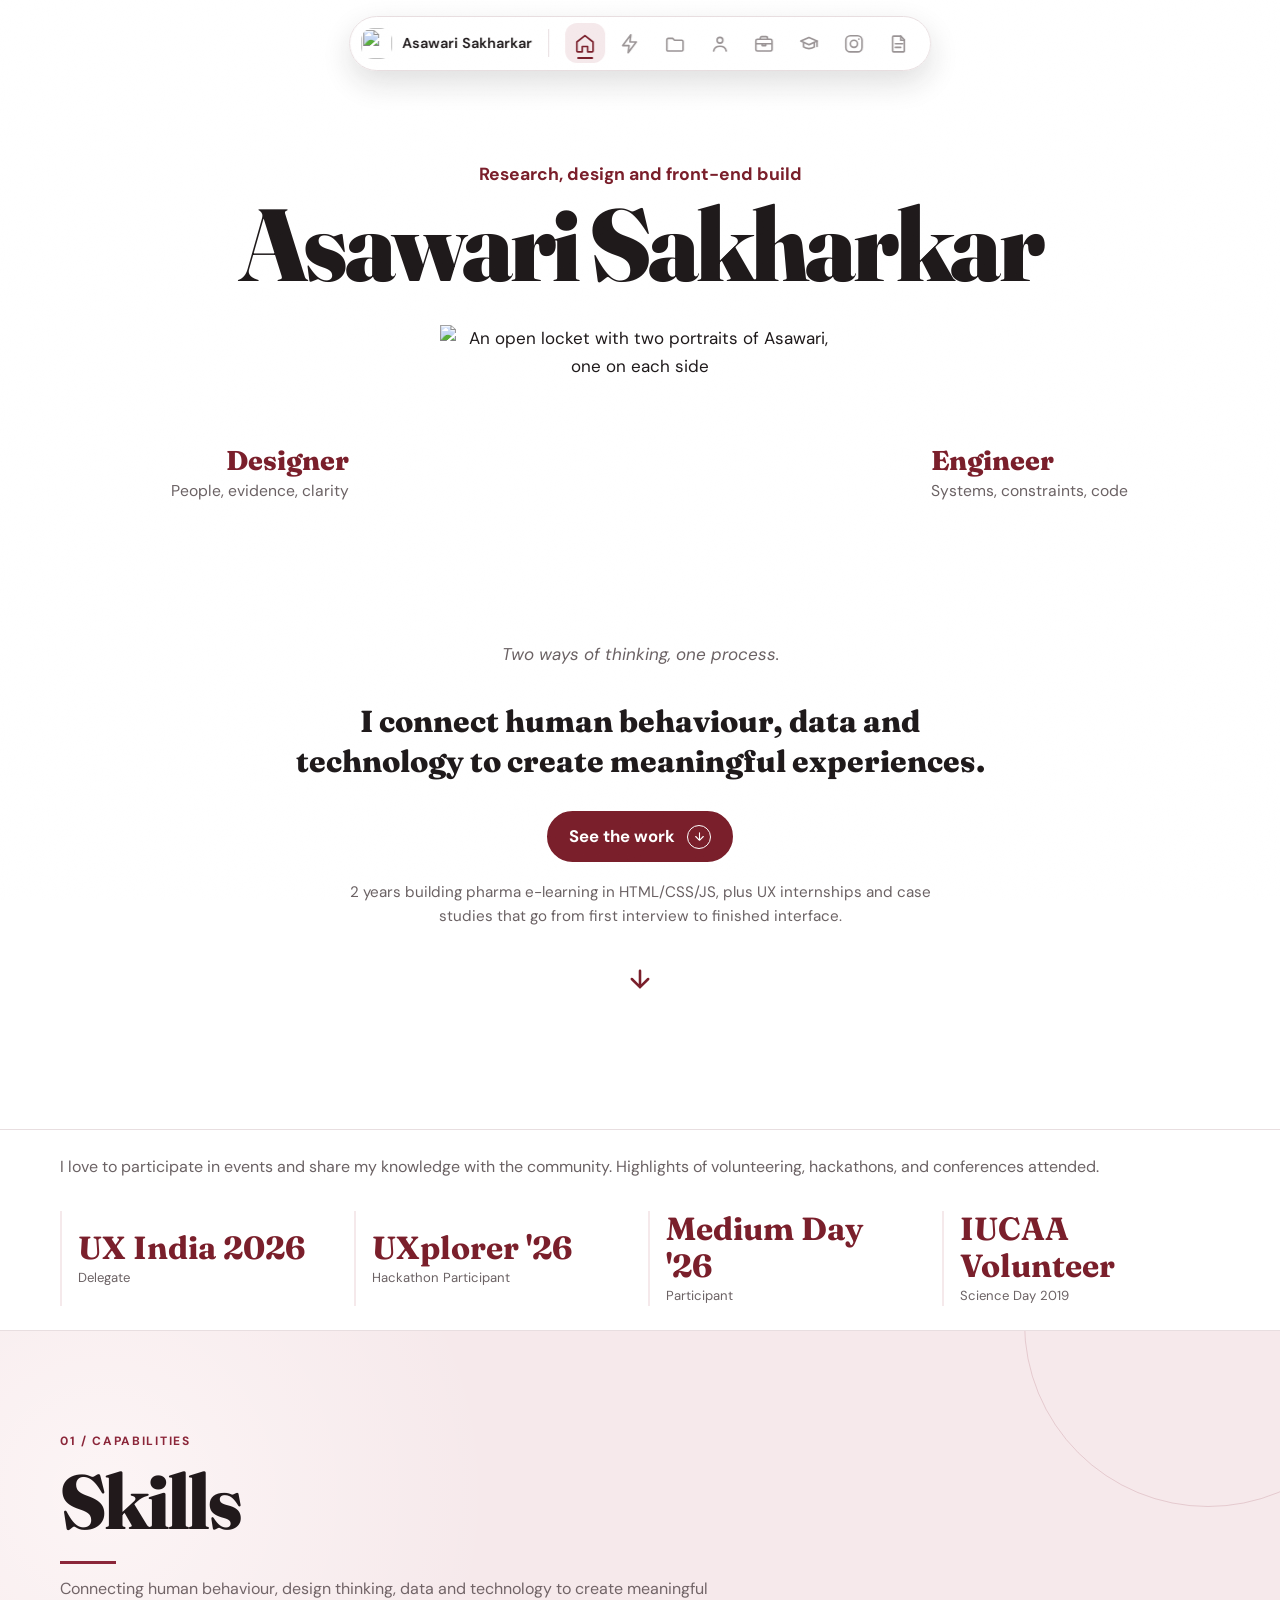
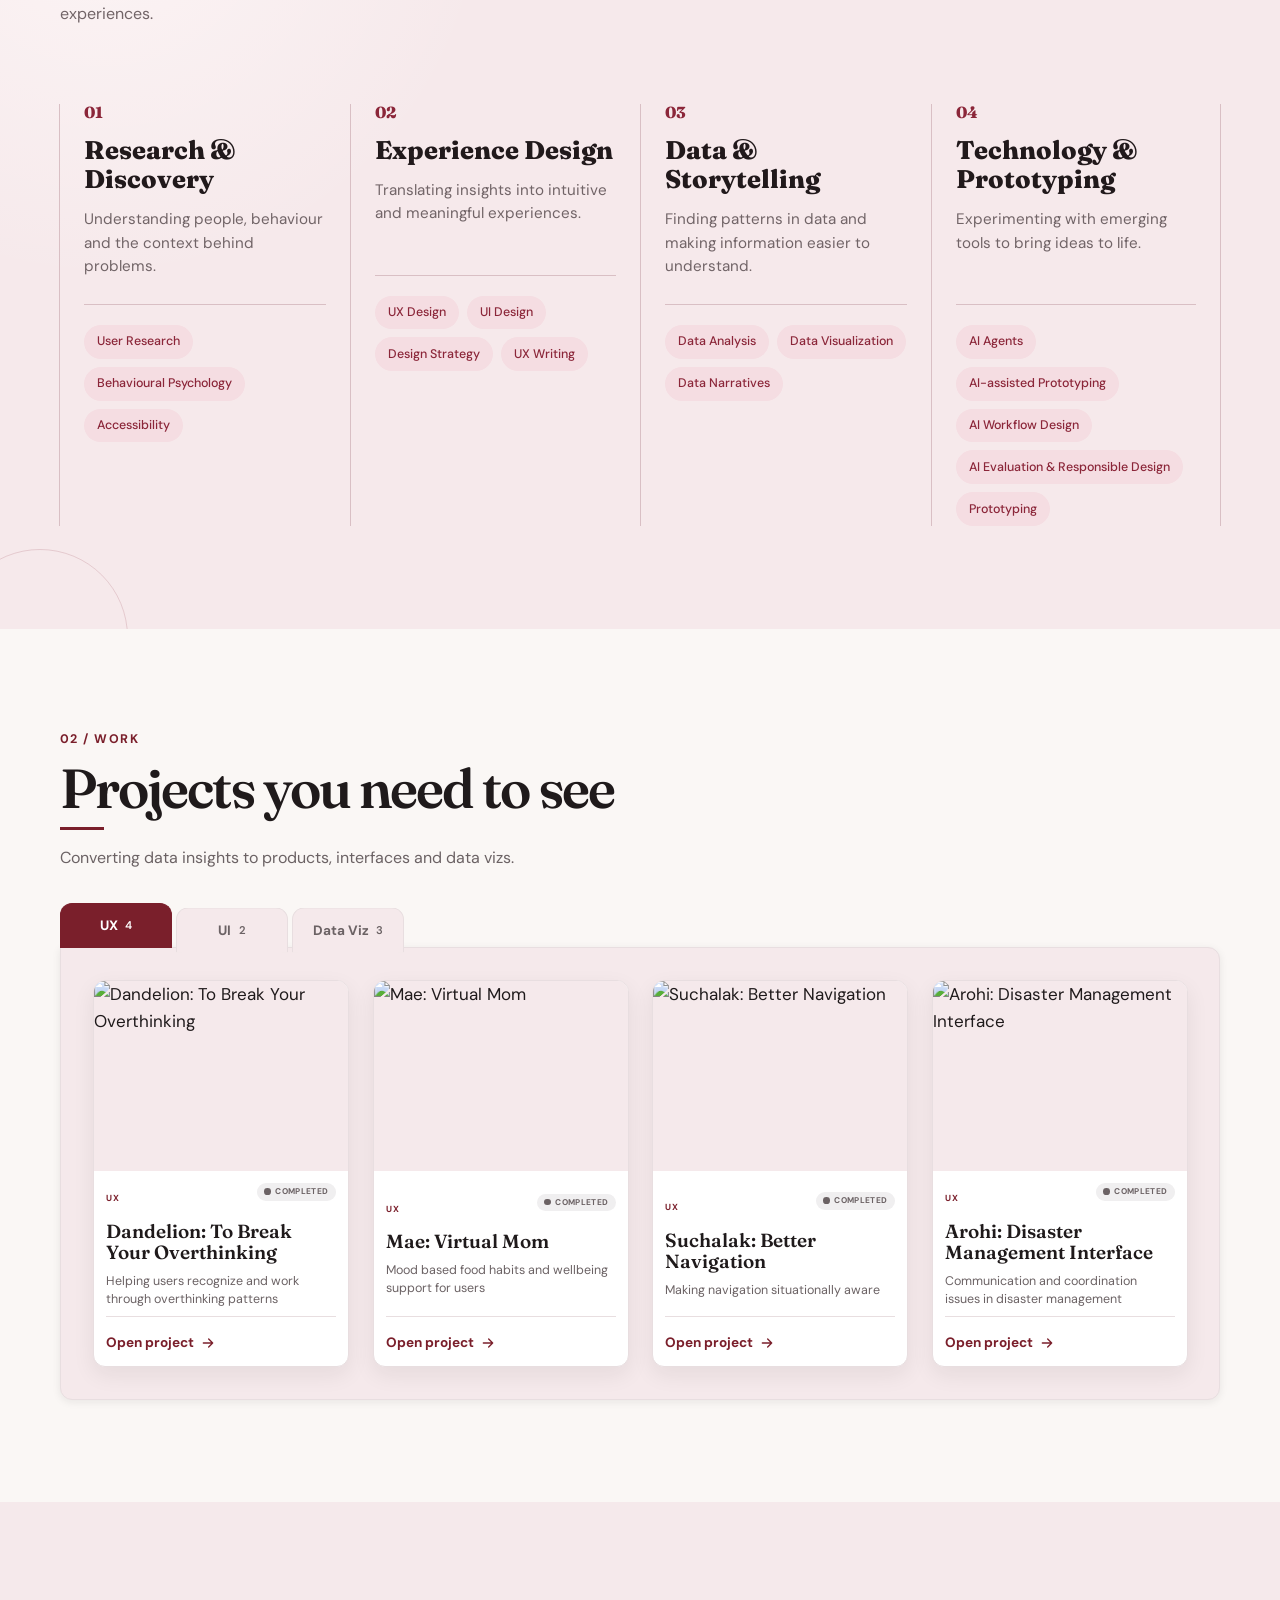
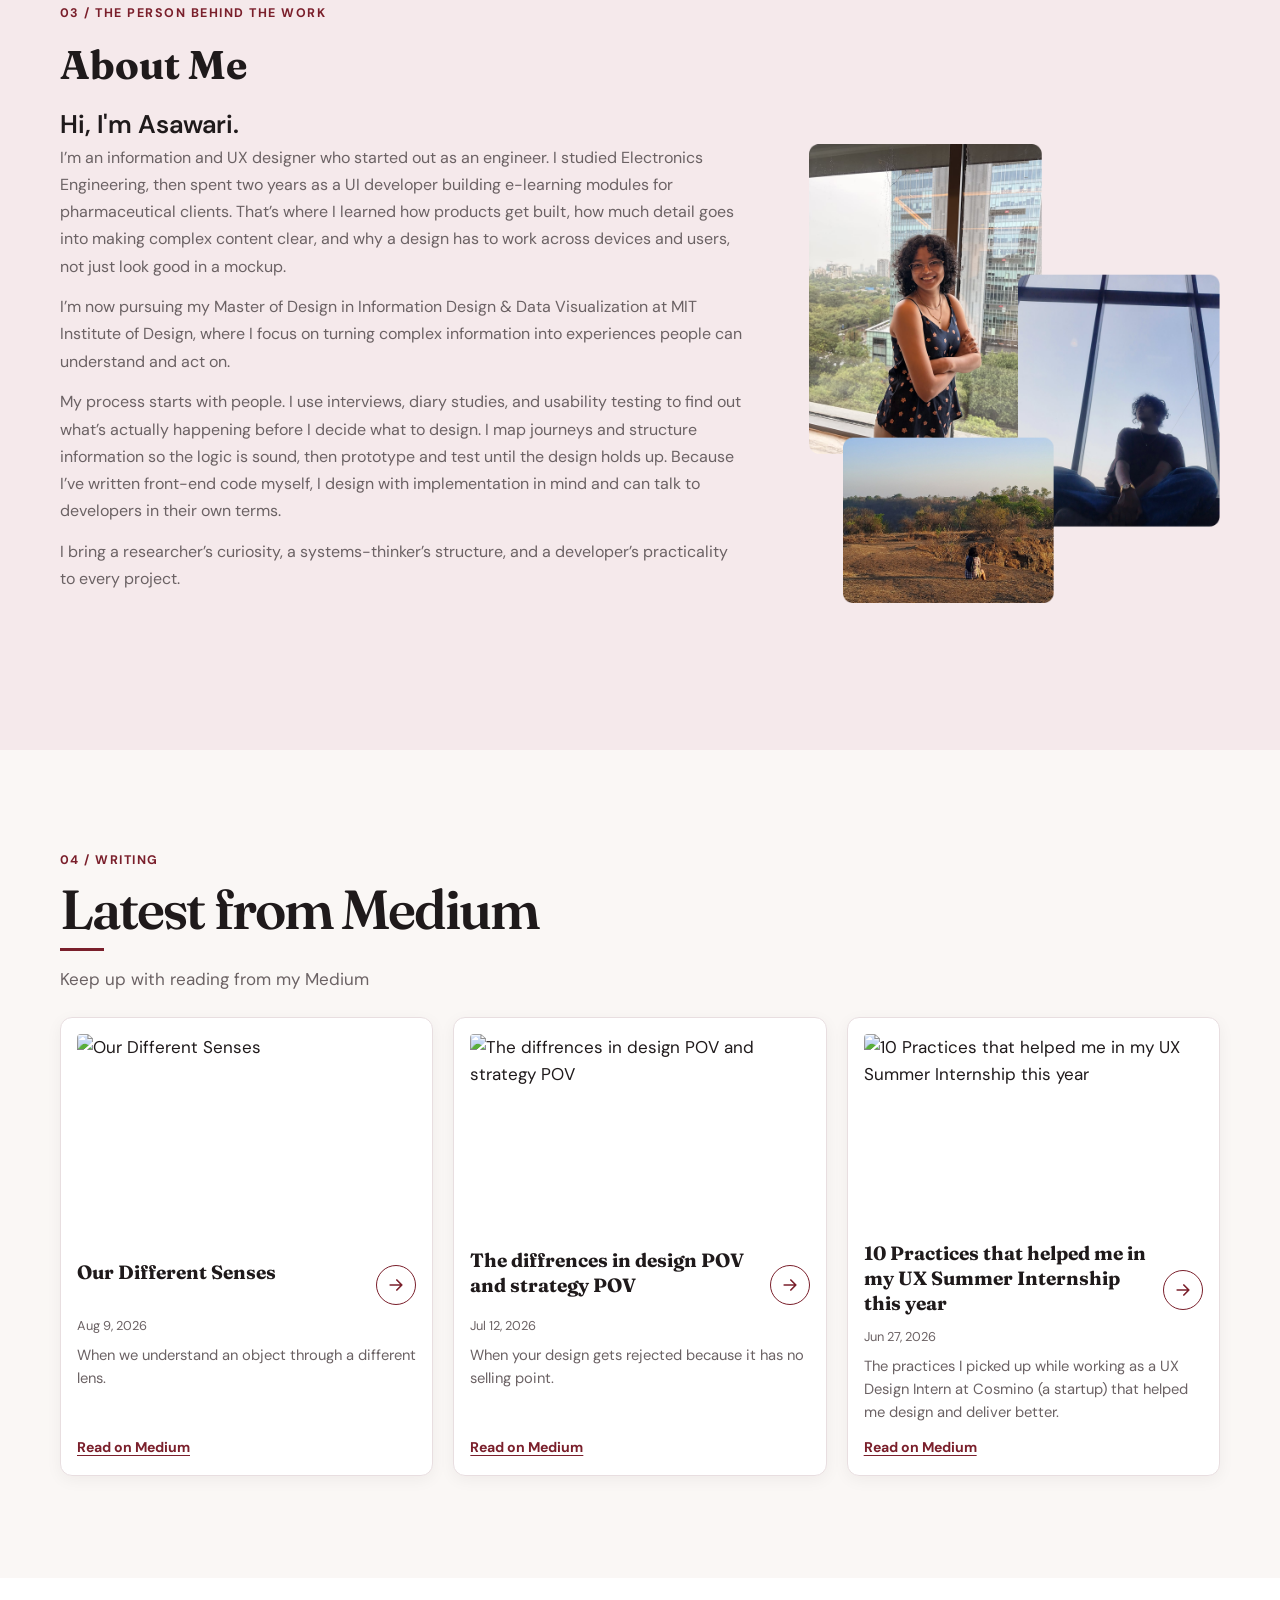
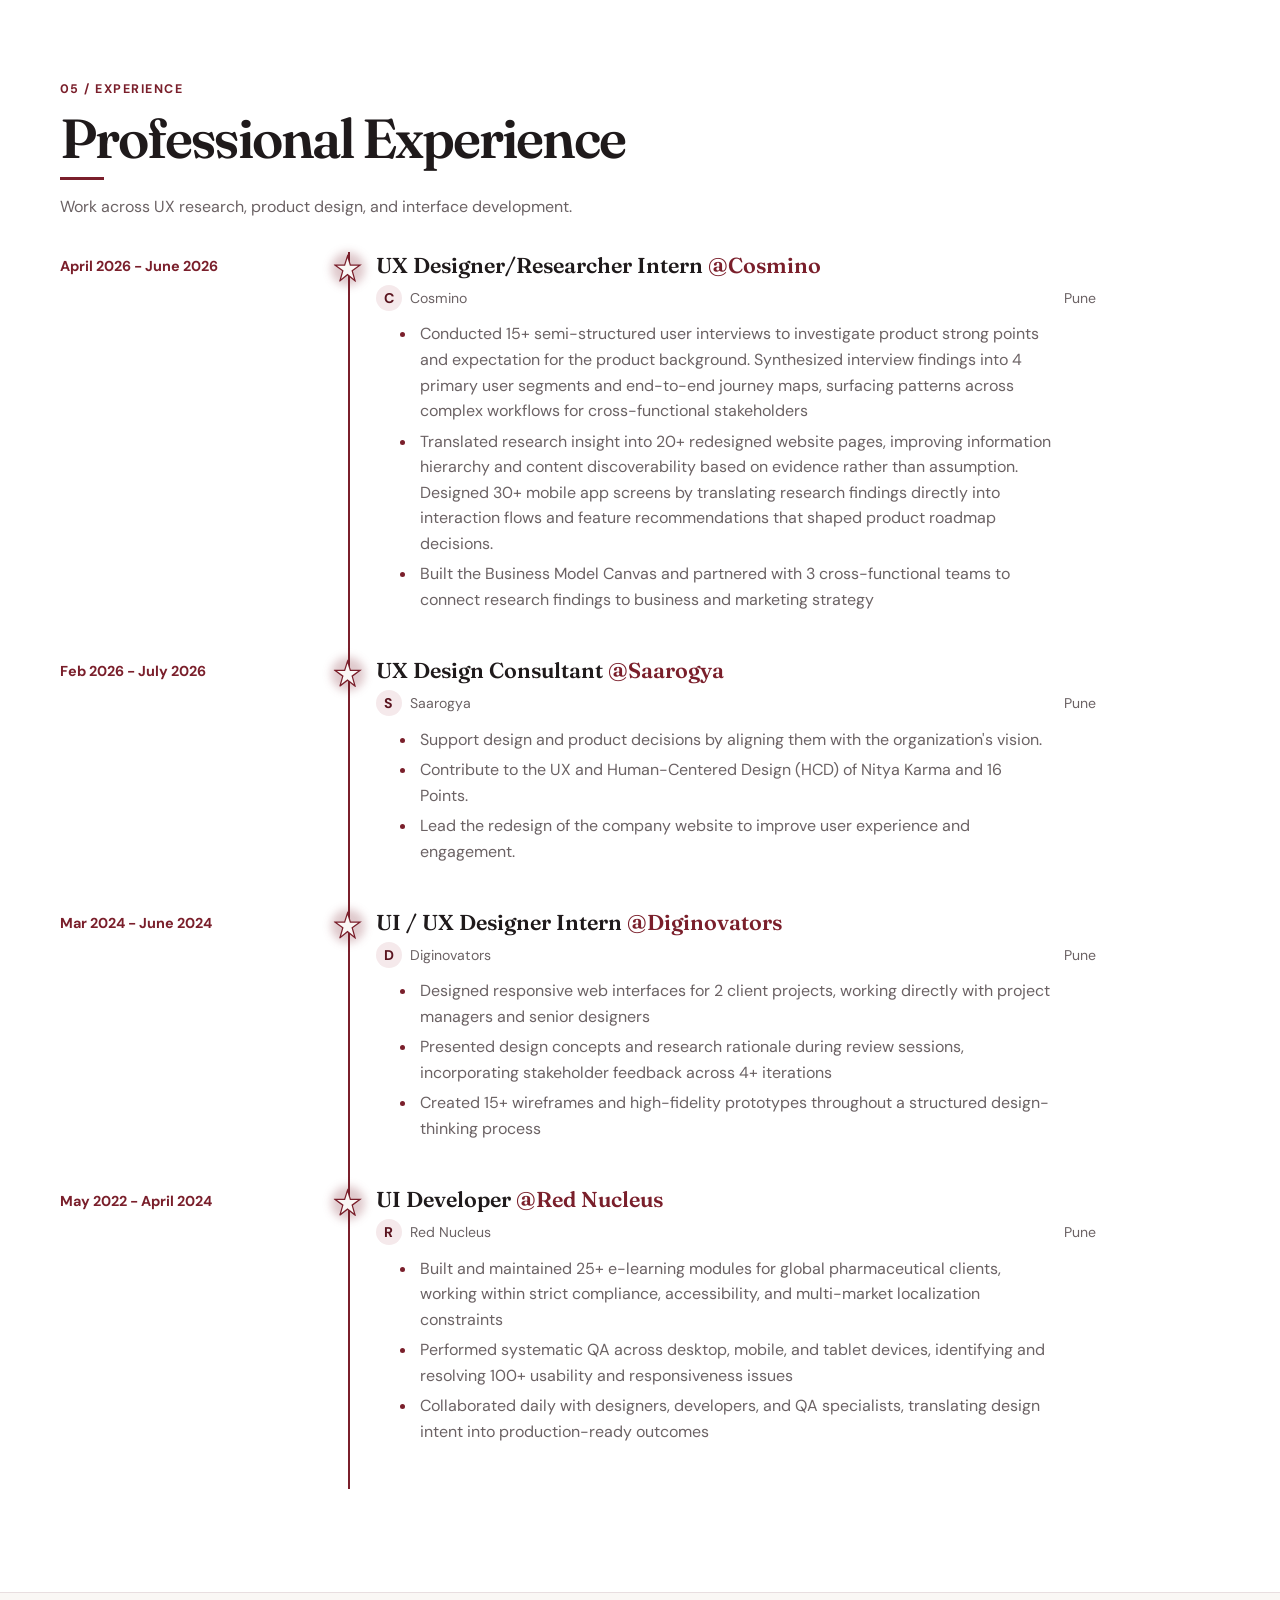
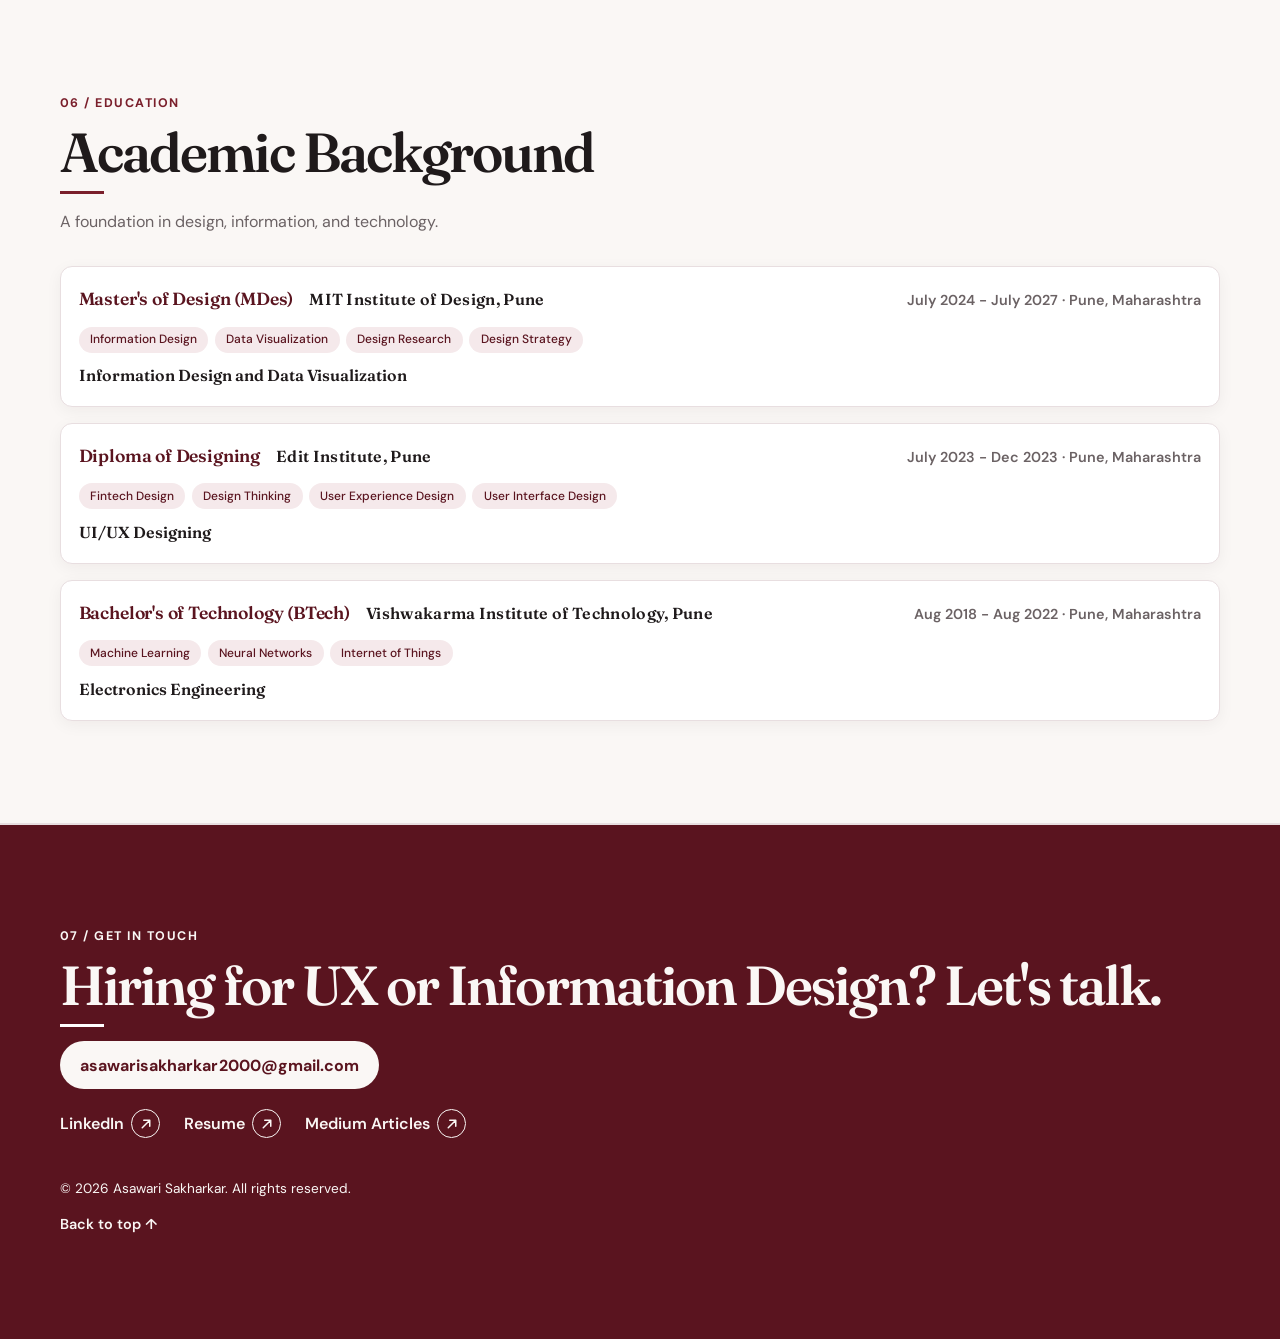
==== index.html @ 7da95409 "pushed some project displaying ways" ====
<!DOCTYPE html>
<html lang="en">
  <head>
    <meta charset="UTF-8" />
    <meta name="viewport" content="width=device-width, initial-scale=1.0" />

    <title>Asawari Sakharkar — Portfolio</title>
    <meta
      name="description"
      content="Portfolio of Asawari Sakharkar — Information Designer, UX Designer and Product Designer."
    />
    <meta property="og:title" content="Asawari Sakharkar — Design Portfolio" />
    <meta
      property="og:description"
      content="Portfolio of Asawari Sakharkar — Information Designer, UX Designer and Product Designer."
    />
    <!-- TODO: replace with an absolute URL to a portfolio preview image. -->
    <meta property="og:image" content="https://[YOUR-DOMAIN]/assets/images/og-image.jpg" />
    <meta property="og:type" content="website" />
    <link rel="icon" type="image/jpeg" href="assets/favicononinini.jpeg" />

    <!-- Two font families: Fraunces for headings and DM Sans for body text. -->
    <link rel="preconnect" href="https://fonts.googleapis.com" />
    <link rel="preconnect" href="https://fonts.gstatic.com" crossorigin />
    <link
      href="https://fonts.googleapis.com/css2?family=DM+Sans:wght@400;500;600;700&family=Fraunces:opsz,wght@9..144,500;9..144,600;9..144,700&display=swap"
      rel="stylesheet"
    />

    <link rel="stylesheet" href="assets/css/styles.css" />
  </head>

  <body id="top">
    <a class="skip-link" href="#main-content">Skip to content</a>
    <!-- ===================== HEADER ===================== -->
    <header class="site-header" id="site-header"></header>

    <main id="main-content" tabindex="-1">
      <!-- ===================== HERO ===================== -->
      <section class="hero hero-replacement" id="hero">
        <div class="hero-replacement-inner">
          <div class="hero-role" aria-live="polite">
            <div class="hero-role-track">
              <span>Engineer turned designer</span>
              <span>Research, design and front-end build</span>
              <span>Information design and data visualization</span>
            </div>
          </div>
          <h1 class="hero-name">Asawari Sakharkar</h1>
          <div class="hero-locket-row">
            <div class="hero-side hero-side-left">
              <strong>Designer</strong>
              <span>People, evidence, clarity</span>
            </div>
            <figure class="hero-locket">
              <img src="assets/images/Group 32.png" alt="An open locket with two portraits of Asawari, one on each side" width="509" height="376" loading="eager" fetchpriority="high" />
            </figure>
            <div class="hero-side hero-side-right">
              <strong>Engineer</strong>
              <span>Systems, constraints, code</span>
            </div>
          </div>
          <p class="hero-bridge">Two ways of thinking, one process.</p>
          <p class="hero-tagline">I connect human behaviour, data and technology to create meaningful experiences.</p>
          <div class="hero-cta-wrap">
            <a class="button button--primary hero-cta" href="#work">
              <span>See the work</span>
              <span class="hero-cta-arrow" aria-hidden="true">
                <svg viewBox="0 0 24 24" fill="none">
                  <path d="M12 5v14M5 12l7 7 7-7" stroke="currentColor" stroke-width="2" stroke-linecap="round" stroke-linejoin="round"></path>
                </svg>
              </span>
            </a>
          </div>
          <p class="hero-proof">2 years building pharma e-learning in HTML/CSS/JS, plus UX internships and case studies that go from first interview to finished interface.</p>
          <a class="hero-scroll" href="#work" aria-label="Scroll down">
            <svg viewBox="0 0 24 24" width="28" height="28" fill="none" stroke="currentColor" stroke-width="2.2" stroke-linecap="round" stroke-linejoin="round" aria-hidden="true">
              <path d="M12 5v14M5 12l7 7 7-7"></path>
            </svg>
          </a>
        </div>
      </section>

      <section class="metrics-strip" id="highlights" aria-label="Portfolio metrics">
        <div class="container">
          <p class="section-subtitle metrics-strip__subtitle">
            I love to participate in events and share my knowledge with the community. Highlights of volunteering, hackathons, and conferences attended.
          </p>
          <div class="metrics-strip__grid">
            <div class="metric" tabindex="0" aria-describedby="metric-ux-india">
              <strong>UX India 2026</strong>
              <span class="metric__label">Delegate</span>
              <span class="metric__takeaway" id="metric-ux-india">Rising Leaders: AI in Design Processes</span>
            </div>
            <div class="metric" tabindex="0" aria-describedby="metric-uxplorer">
              <strong>UXplorer '26</strong>
              <span class="metric__label">Hackathon Participant</span>
              <span class="metric__takeaway" id="metric-uxplorer">Building a product from concept to launch in a fast-paced environment.</span>
            </div>
            <div class="metric" tabindex="0" aria-describedby="metric-medium-day">
              <strong>Medium Day '26</strong>
              <span class="metric__label">Participant</span>
              <span class="metric__takeaway" id="metric-medium-day">Design writing journey</span>
            </div>
            <div class="metric" tabindex="0" aria-describedby="metric-iucaa">
              <strong>IUCAA Volunteer</strong>
              <span class="metric__label">Science Day 2019</span>
              <span class="metric__takeaway" id="metric-iucaa">Explaining complex astronomical concepts to general audience.</span>
            </div>
          </div>
        </div>
      </section>

      <!-- ===================== EXPERTISE ===================== -->
      <section class="band-maroon expertise capability-section" id="expertise">
        <div class="container">
          <p class="section-eyebrow">01 / Capabilities</p>
          <h2 class="section-title section-title--light" id="expertise-heading">
            Skills
          </h2>
          <p class="section-subtitle capability-section__subtitle">Connecting human behaviour, design thinking, data and technology to create meaningful experiences.</p>
          <ul class="tags" id="tags-list"></ul>
        </div>
      </section>

      <!-- ===================== PROJECTS ===================== -->
      <section class="projects" id="work">
        <div class="container">
          <p class="section-eyebrow">02 / Work</p>
          <h2 class="section-title" id="projects-heading">My Projects</h2>
          <p class="section-subtitle">Converting data insights to products, interfaces and data vizs.</p>
          <div class="folder" id="project-folder">
            <div class="folder__tabs" role="tablist" aria-label="Project folders"></div>
            <div class="folder__panel" id="project-panel"></div>
          </div>
        </div>
      </section>

      <!-- ===================== FASHION ===================== -->
      <section class="band-maroon fashion" id="about-me">
        <div class="container">
          <p class="section-eyebrow">03 / The person behind the work</p>
          <h2 class="fashion__heading" id="fashion-heading"></h2>
          <!-- <p class="section-subtitle">Optional for hiring, useful for how I see things.</p> -->
          <p class="fashion__greeting" id="fashion-greeting"></p>
          <div class="fashion__about-layout">
            <div class="fashion__about" id="fashion-about"></div>
            <figure class="fashion__image-holder" id="fashion-image-holder"></figure>
          </div>
        </div>
      </section>

      <!-- ===================== MEDIUM ARTICLES ===================== -->
      <section class="band-maroon articles" id="articles">
        <div class="container">
          <p class="section-eyebrow">04 / Writing</p>
          <h2 class="section-title section-title--light" id="articles-heading">
            Latest from Medium
          </h2>
          <p class="articles__sub" id="articles-sub"></p>
          <!-- TODO: add publication dates when confirmed for the static Medium articles. -->
          <div class="article-grid" id="articles-list"></div>
        </div>
      </section>

      <!-- ===================== EXPERIENCE ===================== -->
      <section class="timeline-section" id="experience">
        <div class="container">
          <p class="section-eyebrow">05 / Experience</p>
          <h2 class="section-title" id="experience-heading">My Experience</h2>
          <p class="section-subtitle">Work across UX research, product design, and interface development.</p>
          <ol class="timeline" id="experience-list"></ol>
        </div>
      </section>
      <div class="section-break section-break--red"></div>

      <!-- ===================== EDUCATION ===================== -->
      <section class="timeline-section" id="education">
        <div class="container">
          <p class="section-eyebrow">06 / Education</p>
          <h2 class="section-title" id="education-heading">My Education</h2>
          <p class="section-subtitle">A foundation in design, information, and technology.</p>
          <ol class="timeline timeline--edu" id="education-list"></ol>
        </div>
      </section>

    </main>

    <!-- ===================== CONNECT / FOOTER ===================== -->
    <footer class="connect" id="connect">
      <div class="container connect__inner">
        <div class="connect__left">
          <p class="section-eyebrow">07 / Get in touch</p>
          <h2 class="section-title" id="connect-heading">Hiring for UX or information design? Let's talk.</h2>
          <a class="connect__email" id="connect-email" href="mailto:asawarisakharkar2000@gmail.com" aria-label="Email Asawari">Email Asawari</a>
        </div>
        <ul class="connect__links" id="connect-links"></ul>
      </div>
      <div class="container">
        <p class="colophon" id="footer-text"></p>
        <a class="back-to-top" href="#top">Back to top ↑</a>
      </div>
    </footer>

    <script src="assets/js/content.js"></script>
    <script src="assets/js/icons.js"></script>
    <script src="assets/js/header.js"></script>
    <script src="assets/js/main.js"></script>
    <script src="assets/js/hero-rotation.js"></script>
  </body>
</html>
---- assets/css/styles.css ----
/* ==========================================================================
   DESIGN TOKENS
   ========================================================================== */
:root {
  --maroon: #7A1F2B;
  --maroon-dark: #5A141F;
  --maroon-light: #F5E9EB;
  --bg: #FAF7F5;
  --surface: #FFFFFF;
  --text: #1F1A1B;
  --muted: #6B6264;
  --border: #E8DEE0;

  --color-background: var(--bg);
  --color-surface: var(--surface);
  --color-surface-tint: var(--maroon-light);
  --color-text: var(--text);
  --color-text-muted: var(--muted);
  --color-accent: var(--maroon);
  --color-border: var(--border);
  --color-burgundy-deep: var(--maroon-dark);
  --color-burgundy: var(--maroon);
  --color-maroon: var(--maroon);
  --color-cream: var(--bg);
  --color-white: var(--surface);
  --color-rose-tint: var(--maroon-light);
  --color-gold: var(--maroon);

  --font-ui: "DM Sans", system-ui, -apple-system, "Segoe UI", sans-serif;
  --font-meta: "Fraunces", Georgia, serif;

  --container: 1160px;
  --radius-pill: 999px;
  --radius-card: 12px;

  --shadow-sm: 0 2px 8px color-mix(in srgb, var(--color-text) 8%, transparent);
  --shadow-md: 0 12px 30px color-mix(in srgb, var(--color-text) 14%, transparent);
  --shadow-lg: 0 24px 60px color-mix(in srgb, var(--color-text) 22%, transparent);
  --color-maroon-soft: color-mix(in srgb, var(--color-maroon) 46%, transparent);

  --ease: cubic-bezier(0.22, 1, 0.36, 1);
}

/* ==========================================================================
   RESET / BASE
   ========================================================================== */
*,
*::before,
*::after {
  box-sizing: border-box;
}

html {
  scroll-behavior: smooth;
}

body {
  margin: 0;
  font-family: var(--font-ui);
  color: var(--color-text);
  background: var(--color-cream);
  cursor: auto;
  line-height: 1.35;
  -webkit-font-smoothing: antialiased;
  text-rendering: optimizeLegibility;
}

body::before {
  position: fixed;
  z-index: 100;
  inset: 0;
  background-image: url("data:image/svg+xml,%3Csvg xmlns='http://www.w3.org/2000/svg' width='160' height='160'%3E%3Cfilter id='n'%3E%3CfeTurbulence type='fractalNoise' baseFrequency='0.85' numOctaves='2' stitchTiles='stitch'/%3E%3CfeColorMatrix type='saturate' values='0'/%3E%3C/filter%3E%3Crect width='100%25' height='100%25' filter='url(%23n)' opacity='0.05'/%3E%3C/svg%3E");
  content: "";
  opacity: 0.18;
  pointer-events: none;
}

img {
  max-width: 100%;
  display: block;
}

ul,
ol {
  list-style: none;
  margin: 0;
  padding: 0;
}

a {
  color: inherit;
  text-decoration: none;
}

:where(a, button, [tabindex]):focus-visible {
  outline: 3px solid var(--color-maroon);
  outline-offset: 3px;
}

:where(.site-header, .band-maroon) :where(a, button, [tabindex]):focus-visible {
  outline-color: var(--color-gold);
}

.container {
  width: min(100% - 3rem, var(--container));
  margin-inline: auto;
}

/* Shared section heading (48px bold in the design) */
.section-title {
  font-size: clamp(2rem, 4.6vw, 3rem);
  font-weight: 700;
  color: var(--color-maroon);
  margin: 0 0 1.6rem;
  letter-spacing: -0.01em;
}

.section-title--light {
  color: var(--color-white);
}

.band-maroon {
  background: var(--color-burgundy-deep);
  color: var(--color-white);
}

/* ==========================================================================
   HEADER
   ========================================================================== */
.site-header {
  background: var(--color-burgundy);
  color: var(--color-white);
  position: sticky;
  top: 0;
  z-index: 50;
  box-shadow: var(--shadow-sm);
  background-image: linear-gradient(180deg, var(--color-burgundy), var(--color-burgundy-deep));
}

:root {
  --header-height: 4.5rem;
  --project-subnav-height: 3.25rem;
}

.site-header.is-scrolled {
  box-shadow: 0 5px 22px color-mix(in srgb, var(--color-text) 14%, transparent);
}

.header__inner {
  display: flex;
  align-items: center;
  justify-content: space-between;
  gap: 1rem;
  padding-block: 0.8rem;
  flex-wrap: wrap;
}

.brand {
  display: inline-flex;
  align-items: center;
  flex: 0 0 auto;
  margin-right: 36px;
  color: var(--color-maroon);
  line-height: 1;
}

.brand__mark {
  width: auto;
  height: 44px;
  object-fit: contain;
  filter: drop-shadow(0 2px 3px rgba(0, 0, 0, 0.18));
  transform-origin: 80% 4%;
}

.brand:hover .brand__mark,
.brand:focus-visible .brand__mark {
  animation: brand-pendant-swing 700ms ease-in-out 1;
}

.brand:active {
  transform: scale(0.97);
}

.brand:focus-visible {
  border-radius: 8px;
  outline: 2px solid var(--color-maroon);
  outline-offset: 4px;
}

@keyframes brand-pendant-swing {
  0%, 100% { transform: rotate(0); }
  35% { transform: rotate(-6deg); }
  70% { transform: rotate(4deg); }
}

.primary-nav__list {
  display: flex;
  align-items: center;
  gap: clamp(0.75rem, 2vw, 1.6rem);
}

.primary-nav__link {
  display: inline-flex;
  align-items: center;
  position: relative;
  min-height: 44px;
  color: var(--color-white);
  font-weight: 400;
  font-size: 1rem;
  transition: background 0.25s var(--ease), color 0.25s var(--ease), opacity 0.25s var(--ease);
}

.primary-nav__link[aria-current="location"]:not(.primary-nav__link--resume) {
  font-weight: 700;
}

.primary-nav__link[aria-current="location"]:not(.primary-nav__link--resume)::after {
  content: "";
  position: absolute;
  right: 0;
  bottom: 0.35rem;
  left: 0;
  height: 2px;
  background: var(--color-gold);
}

.primary-nav__link:hover,
.primary-nav__link:focus-visible {
  color: var(--color-gold);
}

.primary-nav__link--resume {
  gap: 0.15rem;
}

.primary-nav__external-icon {
  width: 18px;
  height: 18px;
}

.primary-nav__link:focus-visible,
.social-link:focus-visible {
  outline: 2px solid var(--color-gold);
  outline-offset: 3px;
}

.socials {
  display: flex;
  align-items: center;
  gap: 1.2rem;
}

.socials__label {
  font-size: 1rem;
  opacity: 0.95;
}

.socials__list {
  display: flex;
  align-items: center;
  gap: 2rem;
}

.social-link {
  display: inline-flex;
  align-items: center;
  justify-content: center;
  width: 33px;
  height: 33px;
  color: var(--color-white);
  transition: transform 0.25s var(--ease), color 0.25s var(--ease), opacity 0.25s var(--ease);
  opacity: 0.92;
}

.social-link:hover {
  transform: translateY(-2px);
  color: var(--color-gold);
  opacity: 1;
}

.social-link svg {
  width: 27px;
  height: 27px;
}

#projects,
#work,
#experience,
#about-me {
  scroll-margin-top: 5rem;
}

/* ==========================================================================
   HERO
   ========================================================================== */
.hero {
  position: relative;
  background-color: var(--color-cream);
  background-image:
    radial-gradient(circle at 18% 20%, color-mix(in srgb, var(--color-text) 3%, transparent) 0, transparent 55%),
    radial-gradient(circle at 82% 0%, color-mix(in srgb, var(--color-text) 3.5%, transparent) 0, transparent 45%);
    min-height: 100vh;
    display: flex;
}

.hero__inner {
  display: grid;
  grid-template-columns: 1fr 1fr;
  align-items: center;
  gap: 2rem;
  padding-block: clamp(2.5rem, 6vw, 5rem);
  min-height: 58vh;
}

.hero__text {
  align-self: start;
}

.hero__title {
  margin: 0 0 1.6rem;
  font-weight: 400;
  line-height: 1.22;
}

.hero__greeting,
.hero__name {
  display: block;
  font-size: clamp(2rem, 4.6vw, 3rem);
  color: var(--color-text);
}

.hero__greeting {
  font-weight: 400;
}

.hero__name {
  font-size: clamp(4rem, 9.2vw, 6rem);
  color: var(--color-maroon);
  font-weight: 700;
}

.hero__tagline {
  margin: 0;
  max-width: 45ch;
  color: var(--color-text);
  font-weight: 400;
}

.hero__tagline,
.hero__subtitle {
  font-size: clamp(calc(1.05rem - 6pt), calc(2.1vw - 6pt), calc(1.8rem - 6pt));
}

.hero__subtitle {
  margin: 1rem 0 0;
  max-width: 42ch;
  color: var(--color-maroon);
  font-style: normal;
  line-height: 1.6;
}

.hero__art {
  margin: 0;
  display: flex;
  justify-content: center;
}

.hero__art img {
  width: min(100%, 520px);
  height: auto;
  transform: rotate(4.33deg);
  filter: drop-shadow(0 4px 12px color-mix(in srgb, var(--color-text) 25%, transparent));
  animation: floaty 6s ease-in-out infinite;
}

@keyframes floaty {
  0%,
  100% {
    transform: rotate(4.33deg) translateY(0);
  }
  50% {
    transform: rotate(3.6deg) translateY(-12px);
  }
}

/* ==========================================================================
   EXPERTISE
   ========================================================================== */
.expertise {
  padding-block: clamp(2.5rem, 5vw, 3.5rem);
}

.tags {
  display: flex;
  flex-wrap: wrap;
  gap: 1.4rem 1.5rem;
}

.impact-panel {
  display: grid;
  grid-template-columns: repeat(4, minmax(0, 1fr));
  width: min(100% - 1.5rem, var(--container));
  margin: clamp(2.5rem, 4vw, 4rem) auto 0;
  padding: 0;
  gap: 0.75rem;
}

.impact-panel__item {
  display: flex;
  min-width: 0;
  min-height: 7.5rem;
  flex-direction: column;
  justify-content: center;
  padding: 1.25rem clamp(1rem, 2.3vw, 1.75rem);
  border-radius: var(--radius-card);
  background: var(--color-white);
  -webkit-backdrop-filter: blur(14px);
  backdrop-filter: blur(14px);
  transition:
    transform 220ms var(--ease),
    background-color 220ms ease,
    box-shadow 220ms ease;
}

.impact-panel__item:hover,
.impact-panel__item:active {
  transform: translateY(-5px);
  background: var(--color-rose-tint);
  box-shadow: 0 12px 28px color-mix(in srgb, var(--color-text) 18%, transparent);
}

.impact-panel__item:hover .impact-panel__caption,
.impact-panel__item:active .impact-panel__caption {
  color: var(--color-text);
}

.impact-panel__metric {
  margin: 0 0 0.8rem;
  color: var(--color-text);
  font-size: 1.5rem;
  font-weight: 500;
  line-height: 1.1;
}

.impact-panel__caption {
  margin: 0;
  color: var(--color-text-muted);
  font-family: var(--font-meta);
  font-size: 0.75rem;
  font-weight: 400;
  line-height: 1.5;
}

@media (max-width: 900px) {
  .impact-panel {
    grid-template-columns: repeat(2, minmax(0, 1fr));
  }

}

@media (max-width: 540px) {
  .impact-panel {
    grid-template-columns: minmax(0, 1fr);
  }

  .impact-panel__metric {
    font-size: 1.25rem;
  }
}

.tag {
  display: inline-flex;
  align-items: center;
  padding: 0.85rem 1.25rem;
  border: 1px solid var(--color-maroon);
  border-radius: var(--radius-card);
  background: var(--color-white);
  color: var(--color-text);
  font-style: normal;
  font-weight: 500;
  font-size: 1.5rem;
  line-height: 1.2;
  box-shadow: var(--shadow-sm);
  transition:
    transform 0.25s var(--ease),
    box-shadow 0.25s var(--ease),
    background-color 0.25s ease;
  cursor: default;
}

.tags .tag:hover,
.tags .tag:active {
  transform: translateY(-6px);
  box-shadow: var(--shadow-md);
  background-color: var(--color-rose-tint);
}

.tag--accent {
  background: transparent;
  color: var(--color-white);
  border: 1px solid var(--color-white);
  box-shadow: none;
  cursor: pointer;
}

.tag--accent:hover,
.tag--accent:focus-visible,
.tag--accent:active {
  background: color-mix(in srgb, var(--color-rose-tint) 14%, transparent);
  box-shadow: none;
}

/* ==========================================================================
   PROJECTS
   ========================================================================== */
.projects {
  padding-block: clamp(2.5rem, 6vw, 4.5rem);
}

.articles {
  padding-block: clamp(2.5rem, 6vw, 4.5rem);
}

.article-grid {
  display: grid;
  grid-template-columns: repeat(3, 1fr);
  gap: 1.5rem;
  margin-top: 1.5rem;
}

.article-card {
  display: block;
  width: 100%;
  justify-self: stretch;
  min-height: 340px;
  padding: 1.25rem;
  border-radius: var(--radius-card);
  background: var(--color-white);
  backdrop-filter: blur(14px);
  color: var(--color-text);
  text-decoration: none;
  transition: transform 0.3s var(--ease), box-shadow 0.3s var(--ease);
  overflow: hidden;
}

.article-card:hover,
.article-card:focus-visible {
  transform: translateY(-4px);
  background: var(--color-rose-tint);
  box-shadow: 0 16px 30px color-mix(in srgb, var(--color-text) 22%, transparent);
}

.article-card:hover .article-card__excerpt,
.article-card:focus-visible .article-card__excerpt {
  color: var(--color-text);
}

.article-card__image {
  display: block;
  width: 100%;
  height: 10rem;
  object-fit: cover;
  border-radius: calc(var(--radius-card) - 0.5rem);
  margin-bottom: 1rem;
}

.article-card__header {
  display: flex;
  align-items: flex-start;
  justify-content: space-between;
  gap: 1rem;
  margin-bottom: 0.75rem;
}

.article-card__title {
  margin: 0;
  color: var(--color-text);
  font-size: clamp(1.2rem, 2vw, 1.45rem);
  line-height: 1.2;
  flex: 1;
}

.article-card__excerpt {
  margin: 0;
  color: var(--color-text-muted);
  font-size: 1rem;
  line-height: 1.6;
}

.article-card__arrow {
  margin-top: 0.35rem;
}

.article-card__title {
  margin: 0 0 0.85rem;
  color: var(--color-text);
  font-size: clamp(1.2rem, 2vw, 1.45rem);
  line-height: 1.2;
}

.article-card__excerpt {
  margin: 0;
  color: var(--color-text-muted);
  font-size: 1rem;
  line-height: 1.6;
}

.project-grid {
  display: grid;
  grid-template-columns: repeat(3, minmax(0, 1fr));
  column-gap: 1.5rem;
  row-gap: 3rem;
}

.project-category {
  grid-column: 1 / -1;
  display: flex;
  align-items: baseline;
  gap: 1rem;
  margin-top: 2rem;
  padding-bottom: 0.65rem;
  border-bottom: 2px solid var(--color-border);
}

.project-category:first-child {
  margin-top: 0;
}

.project-category__title {
  margin: 0;
  color: var(--color-maroon);
  font-size: clamp(1.25rem, 2.2vw, 1.65rem);
  font-weight: 600;
}

.project-category__count {
  margin-left: auto;
  color: var(--color-text-muted);
  font-family: var(--font-meta);
  font-size: 0.9rem;
  white-space: nowrap;
}

.project-entry {
  display: flex;
  flex-direction: column;
  min-width: 0;
  padding: 1rem;
  border: 1px solid var(--color-border);
  border-radius: var(--radius-card);
  background: color-mix(in srgb, var(--color-surface) 50%, transparent);
  box-shadow: 0 4px 16px color-mix(in srgb, var(--color-text) 5%, transparent);
  transition:
    transform 220ms ease,
    border-color 220ms ease,
    box-shadow 220ms ease;
}

.project-entry:hover,
.project-entry:focus-within {
  transform: translateY(-4px);
  border-color: var(--maroon);
  box-shadow: 0 14px 28px rgb(90 20 31 / 12%);
}

.project-card {
  display: block;
  position: relative;
  aspect-ratio: 295 / 237;
  border-radius: var(--radius-card);
  overflow: hidden;
  background: var(--color-border);
  box-shadow: var(--shadow-sm);
  transition: transform 0.3s var(--ease), box-shadow 0.3s var(--ease);
}

.project-card__description {
  margin: 0.75rem 0 0;
  color: var(--color-text);
  font-size: 1rem;
  line-height: 1.5;
}

.project-tags {
  display: flex;
  flex-wrap: wrap;
  gap: 0.5rem;
  margin: 0.75rem 0 0;
  padding: 0;
}

.project-tags__item {
  padding: 0.3rem 0.65rem;
  border: 1px solid var(--color-border);
  border-radius: var(--radius-pill);
  color: var(--color-maroon);
  font-size: 0.75rem;
  font-weight: 500;
  line-height: 1.2;
}

.project-card img {
  width: 100%;
  height: 100%;
  object-fit: cover;
}

.project-card__overlay {
  position: absolute;
  inset: 50% 0 0 0;
  display: flex;
  align-items: flex-end;
  justify-content: center;
  padding: 1.25rem;
  background: linear-gradient(
    180deg,
    transparent 0%,
    color-mix(in srgb, var(--color-text) 15%, transparent) 45%,
    color-mix(in srgb, var(--color-burgundy-deep) 95%, transparent) 100%
  );
  opacity: 0;
  transform: translateY(24px);
  transition: opacity 0.25s var(--ease), transform 0.25s var(--ease);
}

.project-card__title {
  color: var(--color-white);
  font-size: 1.1rem;
  font-weight: 600;
  text-align: center;
  line-height: 1.3;
}

.project-card:hover .project-card__overlay,
.project-card:focus-within .project-card__overlay {
  opacity: 1;
  transform: translateY(0);
}

.project-card:hover {
  transform: translateY(-4px);
  box-shadow: 0 18px 35px color-mix(in srgb, var(--color-text) 18%, transparent);
}

/* "See more on Behance" button */
.project-more-button {
  grid-column: 1 / -1;
  justify-self: center;
  margin-top: 1.5rem;
  display: flex;
  align-items: center;
  justify-content: center;
  gap: 0.75rem;
  background: transparent;
  border: 2px solid var(--color-maroon);
  border-radius: var(--radius-card);
  color: var(--color-maroon);
  font-size: 1.05rem;
  font-weight: 600;
  text-align: center;
  padding: 0.8rem 1.25rem;
  box-shadow: none;
  transition: background 0.25s var(--ease), transform 0.25s var(--ease);
}

.project-more-button:hover,
.project-more-button:focus-visible {
  background: var(--color-rose-tint);
  transform: translateY(-2px);
  box-shadow: none;
}

.project-more-button .arrow {
  flex: none;
  width: 30px;
  height: 30px;
  border: 1.5px solid var(--color-maroon);
  border-radius: 50%;
  display: inline-flex;
  align-items: center;
  justify-content: center;
  transition: transform 0.25s var(--ease);
}

.project-more-button:hover .arrow,
.project-more-button:focus-visible .arrow {
  transform: translateX(4px);
}

.project-more-button .arrow svg {
  width: 15px;
  height: 15px;
}

.project-page {
  min-height: 100vh;
}

.project-page [hidden] {
  display: none !important;
}

.project-page--pdf {
  display: grid;
  grid-template-rows: auto minmax(0, 1fr);
  height: 100vh;
  height: 100dvh;
  overflow: hidden;
}

.project-page--pdf .site-header {
  position: static;
}

.project-page--pdf .project-detail {
  min-height: 0;
  padding: 0;
  overflow: hidden;
}

.project-page--pdf .project-detail > .container {
  width: 100%;
  max-width: none;
  height: 100%;
  margin: 0;
}

.project-page--pdf .project-document,
.project-page--pdf .project-document__frame {
  display: block;
  width: 100%;
  height: 100%;
}

.project-page--pdf .project-document__frame {
  border: 0;
}

.project-page__back,
.project-page__brand {
  color: var(--color-white);
}

.project-page__back {
  text-decoration: none;
  font-size: 0.9rem;
  font-weight: 400;
}

.project-page__back:hover,
.project-page__back:focus-visible {
  color: var(--color-gold);
  text-decoration: none;
}

.project-page__back:focus-visible {
  outline: 2px solid var(--color-gold);
  outline-offset: 3px;
}

.project-page__back-arrow {
  font-size: 1.05rem;
  line-height: 1;
}

.project-page__brand {
  font-size: 1.1rem;
  font-weight: 600;
}

.project-page__brand:hover {
  color: var(--color-gold);
}

.project-detail {
  padding-block: clamp(2.5rem, 6vw, 5rem);
}

.project-detail__layout {
  display: grid;
  grid-template-columns: minmax(0, 0.9fr) minmax(0, 1.1fr);
  align-items: start;
  gap: clamp(2rem, 5vw, 4.5rem);
}

.project-detail__category {
  margin: 0 0 1rem;
  color: var(--color-maroon);
  font-family: var(--font-meta);
  font-size: 0.9rem;
  font-weight: 700;
}

.project-detail__title {
  margin: 0;
  color: var(--color-maroon);
  font-size: clamp(2rem, 4vw, 3.5rem);
  line-height: 1.1;
}

.project-detail__description {
  margin: 1.25rem 0 0;
  max-width: 52ch;
  color: var(--color-text);
  font-size: 1.15rem;
  line-height: 1.6;
}

.project-detail__tags {
  margin-top: 1.25rem;
}

.project-detail__link {
  display: inline-flex;
  align-items: center;
  margin-top: 1.75rem;
  padding: 0.8rem 1.2rem;
  border-radius: var(--radius-card);
  background: var(--color-maroon);
  color: var(--color-white);
  font-size: 1rem;
  font-weight: 600;
  transition: background 0.25s var(--ease), transform 0.25s var(--ease);
}

.project-detail__link:hover,
.project-detail__link:focus-visible {
  background: var(--color-burgundy-deep);
  transform: translateY(-2px);
}

.project-detail__visual {
  margin: 0;
  overflow: hidden;
  border-radius: var(--radius-card);
  background: var(--color-border);
  box-shadow: var(--shadow-md);
}

.project-detail__image {
  display: block;
  width: 100%;
  height: auto;
}

.project-detail__not-found {
  padding-block: 4rem;
  color: var(--color-text);
  font-size: 1.15rem;
}

@media (max-width: 860px) {
  .project-detail__layout {
    grid-template-columns: minmax(0, 1fr);
  }
}

/* ==========================================================================
   PROJECT DETAIL PAGE
   ========================================================================== */
.project-detail {
  background: var(--color-cream);
  padding-block: 1.5rem 4rem;
  scroll-margin-top: var(--header-height);
}

.project-detail article {
  opacity: 0;
  transform: translateY(1rem);
}

.project-detail-ready .project-detail article {
  animation: project-detail-enter 250ms ease-out forwards;
}

@keyframes project-detail-enter {
  to {
    opacity: 1;
    transform: translateY(0);
  }
}

@media (prefers-reduced-motion: reduce) {
  .project-detail-ready .project-detail article {
    animation: none;
    opacity: 1;
    transform: none;
  }
}

.project-page__back {
  color: var(--color-white);
  font-size: 0.9rem;
}

.project-detail__hero {
  display: grid;
  align-items: start;
  gap: clamp(3rem, 5vw, 4rem);
  padding-block: 0;
}

.project-detail__eyebrow {
  animation: project-detail-hero-fade-up 300ms ease-out 60ms both;
}

.project-detail__category {
  margin: 0 0 0.75rem;
  color: var(--color-maroon);
  font-size: 0.8rem;
  font-weight: 700;
  letter-spacing: 0.12em;
  text-transform: uppercase;
}

.project-detail__title {
  margin: 0;
  color: var(--color-text);
  font-family: var(--font-meta);
  font-size: clamp(2.5rem, 5vw, 4.25rem);
  line-height: 1.05;
  text-wrap: balance;
  animation: project-detail-hero-fade-up 300ms ease-out 120ms both;
}

.project-detail__tagline {
  max-width: 42ch;
  margin: 1rem 0 0;
  color: var(--color-maroon);
  font-size: clamp(1.1rem, 2vw, 1.35rem);
  line-height: 1.5;
  animation: project-detail-hero-fade-up 300ms ease-out 180ms both;
}

.project-detail__meta {
  display: grid;
  grid-template-columns: repeat(3, minmax(0, 1fr));
  gap: 1rem;
  margin-top: 2rem;
  animation: project-detail-hero-fade-up 300ms ease-out 240ms both;
}

.project-detail__meta-item {
  display: grid;
  gap: 0.35rem;
}

.project-detail__meta-item span {
  color: var(--color-maroon);
  font-size: 0.7rem;
  font-weight: 700;
  letter-spacing: 0.1em;
  text-transform: uppercase;
}

.project-detail__meta-item strong {
  color: var(--color-text);
  font-size: 0.9rem;
  font-weight: 500;
}

.project-detail__visual {
  margin: 0;
  max-height: min(70vh, 560px);
  overflow: hidden;
  border-radius: var(--radius-card);
  background: var(--color-border);
  box-shadow: var(--shadow-md);
}

.project-detail__image {
  display: block;
  width: 100%;
  height: min(70vh, 560px);
  object-fit: contain;
}

.project-detail__nav {
  position: sticky;
  top: var(--header-height);
  z-index: 20;
  display: flex;
  gap: 1.5rem;
  overflow-x: auto;
  padding-block: 1rem;
  border-block: 1px solid var(--color-border);
  background: color-mix(in srgb, var(--color-cream) 92%, transparent);
  backdrop-filter: blur(12px);
}

.project-detail__nav a {
  flex: 0 0 auto;
  padding-bottom: 0.25rem;
  border-bottom: 2px solid transparent;
  color: var(--color-text);
  font-size: 0.85rem;
  font-weight: 600;
}

.project-detail__nav a.is-active {
  border-color: var(--color-gold);
  color: var(--color-maroon);
}

.project-detail__section {
  padding-block: clamp(4rem, 9vw, 8rem);
  scroll-margin-top: calc(var(--header-height) + var(--project-subnav-height) + 16px);
}

.project-detail__body {
  max-width: 68ch;
  color: var(--color-text);
  font-size: 1.1rem;
  line-height: 1.75;
}

.project-detail__body p {
  margin: 0 0 1.25rem;
}

.project-detail__body p:last-child {
  margin-bottom: 0;
}

.project-detail__process {
  display: grid;
  gap: 1rem;
  max-width: 68ch;
  margin: 0;
  padding: 0;
  list-style: none;
  counter-reset: process;
}

.project-detail__process li {
  display: grid;
  grid-template-columns: 2.5rem 1fr;
  gap: 1rem;
  color: var(--color-text);
  font-size: 1.1rem;
  line-height: 1.6;
  counter-increment: process;
}

.project-detail__process li::before {
  content: counter(process, decimal-leading-zero);
  color: var(--color-maroon);
  font-family: var(--font-meta);
  font-size: 1.25rem;
}

.project-detail__gallery {
  display: grid;
  grid-template-columns: repeat(2, minmax(0, 1fr));
  gap: 1rem;
  margin-top: 3rem;
}

.project-detail__gallery img {
  display: block;
  width: 100%;
  height: auto;
  border-radius: var(--radius-card);
}

.project-detail__section--outcome {
  background: var(--color-burgundy-deep);
}

.project-detail__section--outcome .section-title,
.project-detail__section--outcome .project-detail__body {
  color: var(--color-white);
}

.project-detail__section--outcome .section-eyebrow {
  color: var(--color-gold);
}

.project-detail__cta {
  padding-block: clamp(4rem, 8vw, 6rem);
  text-align: center;
}

.project-detail__cta p {
  margin: 0 auto 1.5rem;
  max-width: 52ch;
  color: var(--color-text);
  font-size: 1.1rem;
}

.project-detail__cta .button {
  background: var(--color-burgundy-deep);
  color: var(--color-white);
}

.project-detail__cta .button:hover,
.project-detail__cta .button:focus-visible {
  background: var(--color-gold);
  color: var(--color-burgundy-deep);
}

.project-detail__more { padding-block: 4rem 5rem; }
.project-detail__project-grid { display: grid; grid-template-columns: repeat(2, minmax(0, 1fr)); gap: 1.5rem; }
.project-detail__project-card { display: grid; gap: 0.75rem; padding: 1rem; border: 1px solid var(--color-border); border-radius: 1rem; background: var(--color-cream); color: var(--color-text); transition: transform 250ms ease-out, border-color 250ms ease-out, box-shadow 250ms ease-out; }
.project-detail__project-card:hover { transform: translateY(-4px); border-color: var(--color-maroon); box-shadow: var(--shadow-md); }
.project-detail__project-card:active { transform: scale(0.99); }
.project-detail__project-card:focus-visible { outline: 2px solid var(--color-maroon); outline-offset: 3px; }
.project-detail__project-label { color: var(--color-maroon); font-size: 0.75rem; font-weight: 700; letter-spacing: 0.08em; text-transform: uppercase; }
.project-detail__project-image { display: block; aspect-ratio: 16 / 9; overflow: hidden; border-radius: 0.6rem; }
.project-detail__project-image img { width: 100%; height: 100%; object-fit: cover; transition: transform 250ms ease-out; }
.project-detail__project-card:hover img { transform: scale(1.04); }
.project-detail__project-card strong { font-family: var(--font-meta); font-size: 1.2rem; }
.project-detail__project-tagline { color: var(--color-text-muted); display: -webkit-box; overflow: hidden; -webkit-box-orient: vertical; -webkit-line-clamp: 2; }
.project-detail__all-link { display: inline-block; margin-top: 1.5rem; color: var(--color-maroon); }
.project-detail__back,
.project-detail__breadcrumb {
  display: flex;
  width: fit-content;
  gap: 0.5rem;
  color: var(--color-maroon);
}
.project-detail__breadcrumb {
  display: none;
  margin: 0 0 1.5rem;
  font-size: 0.8rem;
}

.project-detail__breadcrumb a {
  text-decoration: underline;
  text-underline-offset: 0.15em;
}

.project-detail__back {
  min-height: 2rem;
  padding: 0.3rem 0.6rem;
  margin: 0 0 1rem;
  font-size: 0.6rem;
  font-weight: 700;
  letter-spacing: 0.08em;
  text-transform: uppercase;
}
.project-detail h1[tabindex="-1"]:focus, .project-detail h1[tabindex="-1"]:focus-visible { outline: none; }
.project-detail__project-tags { display: flex; flex-wrap: wrap; gap: 0.35rem; }
.project-detail__project-tags span { padding: 0.25rem 0.5rem; border-radius: var(--radius-pill); background: var(--color-rose-tint); color: var(--color-maroon); font-size: 0.75rem; }

.project-detail__footer {
  padding-block: 2rem;
}

.project-detail__not-found {
  padding-block: 6rem;
  color: var(--color-text);
}

@media (min-width: 861px) {
  .project-detail__hero {
    grid-template-columns: minmax(0, 1fr) minmax(0, 1.1fr);
  }

  .project-detail__breadcrumb {
    display: flex;
  }
}

@media (max-width: 600px) {
  .project-detail__meta,
  .project-detail__gallery {
    grid-template-columns: minmax(0, 1fr);
  }

  .project-detail__project-grid { grid-template-columns: 1fr; }
}

@keyframes project-detail-hero-fade-up {
  from {
    opacity: 0;
    transform: translateY(0.75rem);
  }
  to {
    opacity: 1;
    transform: translateY(0);
  }
}

@media (prefers-reduced-motion: reduce) {
  .project-detail__eyebrow,
  .project-detail__title,
  .project-detail__tagline,
  .project-detail__meta {
    animation: none;
    opacity: 1;
    transform: none;
  }

  .project-detail__project-card,
  .project-detail__project-image img { transition: none; }
  .project-detail__project-card:hover,
  .project-detail__project-card:active,
  .project-detail__project-card:hover img { transform: none; }
}

.article-card .arrow {
  flex: none;
  width: 43px;
  height: 43px;
  border: 1.5px solid var(--color-maroon);
  border-radius: 50%;
  display: inline-flex;
  align-items: center;
  justify-content: center;
  margin-top: 1.5rem;
  transition: transform 0.25s var(--ease);
}

.article-card:hover .arrow {
  transform: translateX(4px);
}

.article-card .arrow svg {
  width: 20px;
  height: 20px;
}

/* ==========================================================================
   TIMELINE (Experience + Education)
   ========================================================================== */
.section-break {
  width: 100%;
  height: 4px;
  margin: 0;
}

.section-break--red {
  background: var(--color-border);
}

.timeline-section {
  padding-block: clamp(2rem, 5vw, 3.5rem);
}

.timeline {
  position: relative;
  padding-left: 0;
}

.timeline__item {
  position: relative;
  padding-left: 3.25rem;
  padding-bottom: 2.5rem;
}

.timeline__item:last-child {
  padding-bottom: 0;
}

.timeline--edu::before,
.timeline--edu::after {
  content: "";
  position: absolute;
  left: 13px;
  top: var(--timeline-line-top, 17px);
  width: 3px;
  height: var(--timeline-line-height, 100%);
  border-radius: 999px;
}

.timeline--edu::before {
  background: var(--color-border);
}

.timeline--edu::after {
  background: var(--color-maroon);
  transform: scaleY(0);
  transform-origin: bottom;
}

.timeline--edu.is-animated::after {
  transform: scaleY(1);
  transition: transform 1.4s var(--ease);
}

.timeline--edu .timeline__item {
  z-index: 1;
}

/* connecting vertical line */
.timeline__item::before {
  content: "";
  position: absolute;
  left: 13px;
  top: 30px;
  bottom: -4px;
  width: 3px;
  background: var(--color-maroon);
  z-index: 0;
}

.timeline--edu .timeline__item::before {
  display: none;
}

.timeline__item:last-child::before {
  display: none;
}

.timeline__dot {
  position: absolute;
  left: 0;
  top: 2px;
  width: 30px;
  height: 30px;
  border-radius: 50%;
  border: 3px solid var(--color-maroon);
  background: transparent;
}

.timeline__dot--filled {
  background: var(--color-maroon-soft);
}

.timeline__marker {
  position: absolute;
  left: 0;
  top: 2px;
  width: 30px;
  height: 30px;
  border-radius: 50%;
  z-index: 1;
}

.timeline__marker::before {
  content: "";
  position: absolute;
  inset: -2px;
  border-radius: 50%;
  background: color-mix(in srgb, var(--color-maroon) 24%, transparent);
  filter: blur(4px);
  z-index: 0;
}

.timeline:not(.timeline--edu) .timeline__dot {
  display: block;
  position: relative;
  left: auto;
  top: auto;
  z-index: 1;
  filter: none;
  border: 0;
  background: var(--color-maroon);
  clip-path: polygon(
    50% 0,
    61% 35%,
    98% 35%,
    68% 57%,
    79% 95%,
    50% 72%,
    21% 95%,
    32% 57%,
    2% 35%,
    39% 35%
  );
}

.timeline:not(.timeline--edu) .timeline__dot::after {
  content: "";
  position: absolute;
  inset: 4px;
  background: var(--color-cream);
  clip-path: polygon(
    50% 0,
    61% 35%,
    98% 35%,
    68% 57%,
    79% 95%,
    50% 72%,
    21% 95%,
    32% 57%,
    2% 35%,
    39% 35%
  );
}

.timeline--edu .timeline__dot {
  background: var(--color-cream);
}

.timeline--edu .timeline__dot--filled {
  background: var(--color-maroon);
}

.timeline__role {
  font-size: clamp(1.3rem, 2.6vw, 1.875rem);
  font-weight: 400;
  color: var(--color-maroon);
  margin: 0;
  line-height: 1.25;
}

.timeline__role .at {
  color: var(--color-maroon);
}

.timeline__duration {
  margin: 0.2rem 0 0;
  color: var(--color-text);
  font-size: 1rem;
  font-weight: 400;
}

.timeline__role .timeline__duration {
  color: var(--color-text);
  font-size: 0.85em;
  font-weight: 400;
}

.timeline__desc {
  margin: 0.6rem 0 0;
  max-width: 60ch;
  font-size: 1.25rem;
  line-height: 1.5;
  color: var(--color-text);
}

.timeline__desc-list {
  margin: 0.6rem 0 0;
  padding-left: 1.5rem;
  max-width: 60ch;
  font-size: 1.25rem;
  line-height: 1.5;
  color: var(--color-text);
  list-style: disc;
}

.timeline__desc-item {
  margin: 0.3rem 0;
  list-style: disc;
}

.timeline__desc-item::marker {
  color: var(--color-maroon);
}

.edu__institute {
  font-family: var(--font-meta);
  font-size: 1rem;
  font-weight: 600;
  color: var(--color-text);
  letter-spacing: 0.02em;
}

.edu__degree {
  font-family: var(--font-meta);
  font-size: clamp(1.15rem, 2vw, 1.55rem);
  font-weight: 600;
  color: var(--color-maroon);
  margin: 0 0 0.25rem;
  letter-spacing: -0.01em;
}

/* Education variant typography */
.edu__program {
  font-family: var(--font-meta);
  font-size: 1.2rem;
  color: var(--color-text);
  margin: 0 0 0.4rem;
}

.edu__meta {
  font-family: var(--font-meta);
  font-weight: 600;
  font-size: 1rem;
  color: var(--color-text);
  margin: 0;
  line-height: 1.6;
}

/* ==========================================================================
   FASHION (horizontal scroll gallery)
   ========================================================================== */
.fashion {
  padding-top: clamp(2.5rem, 5vw, 4rem);
  padding-bottom: clamp(2.5rem, 5vw, 4rem);
}

.fashion__heading {
  font-size: clamp(1.6rem, 3.6vw, 2.5rem);
  font-weight: 700;
  margin: 0 0 0.75rem;
}

.fashion__greeting {
  margin: 0.35rem 0 0.2rem;
  font-size: clamp(1.35rem, 2vw, 2rem);
  font-weight: 600;
  line-height: 1.25;
}

.fashion__about-layout {
  display: grid;
  grid-template-columns: minmax(0, 1.25fr) minmax(220px, 0.75fr);
  align-items: start;
  gap: clamp(2rem, 5vw, 5rem);
  margin-bottom: 2.75rem;
}

.fashion__about {
  max-width: 70ch;
  margin: 0;
  font-size: 1rem;
  line-height: 1.7;
  opacity: 0.92;
}

.fashion__image-holder {
  display: block;
  margin: 0;
}

.fashion__image-holder img {
  display: block;
  width: 100%;
  height: auto;
  animation: portrait-float 5.5s ease-in-out infinite;
}

@keyframes portrait-float {
  0%,
  100% {
    transform: translateY(0);
  }
  50% {
    transform: translateY(-10px);
  }
}

.fashion__image-placeholder {
  color: var(--color-white);
  font-size: 0.95rem;
}

.fashion__paragraph {
  margin: 0 0 0.85rem;
}

.fashion__paragraph strong {
  color: var(--maroon);
}

.fashion__paragraph:last-child {
  margin-bottom: 0;
}

.fashion__outfit-intro {
  max-width: none;
  margin: 0 0 1rem;
  line-height: 1.6;
  opacity: 0.9;
}

.fashion__sub {
  font-size: clamp(1.1rem, 2vw, 1.875rem);
  font-weight: 500;
  margin: 0 0 1.75rem;
  opacity: 0.95;
}

/* Auto-moving carousel: the scroller clips, the track glides via JS. */
.outfit-scroller,
.book-scroller {
  overflow: hidden;
  padding: 2rem 0 2.5rem;
  /* Soft fade on both edges so cards slide in/out gracefully. */
  -webkit-mask-image: linear-gradient(
    to right,
    transparent 0,
    var(--color-text) 6%,
    var(--color-text) 94%,
    transparent 100%
  );
  mask-image: linear-gradient(
    to right,
    transparent 0,
    var(--color-text) 6%,
    var(--color-text) 94%,
    transparent 100%
  );
}

.book-scroller {
  margin-bottom: 3rem;
}

.outfit-track,
.book-track {
  display: flex;
  gap: 1.5rem;
  width: max-content;
  padding-inline: 1.5rem;
  will-change: transform;
}

/* Fallback for reduced-motion: behave like the old manual scroller. */
.outfit-scroller--manual,
.book-scroller--manual {
  overflow-x: auto;
  -webkit-overflow-scrolling: touch;
  scrollbar-width: thin;
  scrollbar-color: color-mix(in srgb, var(--color-white) 50%, transparent) transparent;
  -webkit-mask-image: none;
  mask-image: none;
}

.outfit-scroller--manual .outfit-track,
.book-scroller--manual .book-track {
  width: auto;
  will-change: auto;
}

.outfit-scroller::-webkit-scrollbar,
.book-scroller::-webkit-scrollbar {
  height: 8px;
}

.outfit-scroller::-webkit-scrollbar-thumb,
.book-scroller::-webkit-scrollbar-thumb {
  background: color-mix(in srgb, var(--color-white) 40%, transparent);
  border-radius: 999px;
}

.outfit {
  flex: 0 0 auto;
  width: clamp(190px, 22vw, 280px);
  height: clamp(280px, 32vw, 410px);
  border-radius: var(--radius-card);
  overflow: hidden;
  background: color-mix(in srgb, var(--color-white) 12%, transparent);
  box-shadow: var(--shadow-md);
  transition: transform 0.3s var(--ease), box-shadow 0.3s var(--ease);
  margin: 0;
}

.outfit:hover {
  transform: translateY(-8px) scale(1.02);
  box-shadow: 0 18px 40px color-mix(in srgb, var(--color-text) 35%, transparent);
}

.outfit img {
  width: 100%;
  height: 100%;
  object-fit: cover;
  -webkit-user-drag: none;
  user-select: none;
}

.book-cover {
  flex: 0 0 auto;
  width: clamp(140px, 14vw, 180px);
  height: clamp(190px, 20vw, 260px);
  margin: 0;
  overflow: hidden;
  border-radius: 6px;
  background: color-mix(in srgb, var(--color-white) 12%, transparent);
  box-shadow: var(--shadow-md);
  transition: transform 0.3s var(--ease), box-shadow 0.3s var(--ease);
}

.book-cover:hover {
  transform: translateY(-8px) scale(1.02);
  box-shadow: 0 18px 40px color-mix(in srgb, var(--color-text) 35%, transparent);
}

.book-cover img,
.book-cover__placeholder {
  width: 100%;
  height: 100%;
}

.book-cover img {
  object-fit: cover;
  -webkit-user-drag: none;
  user-select: none;
}

.book-cover__placeholder {
  display: grid;
  place-items: center;
  padding: 1rem;
  border: 1px solid var(--color-border);
  color: var(--color-white);
  background:
    linear-gradient(145deg, color-mix(in srgb, var(--color-white) 15%, transparent), transparent 55%),
    var(--book-cover-placeholder-color, var(--color-burgundy-deep));
  text-align: center;
  font-size: 0.9rem;
}

.book-cover:nth-child(3n + 2) .book-cover__placeholder {
  --book-cover-placeholder-color: var(--color-maroon);
}

.book-cover:nth-child(3n) .book-cover__placeholder {
  --book-cover-placeholder-color: var(--color-burgundy);
}

/* ==========================================================================
   CONNECT / FOOTER
   ========================================================================== */
.connect {
  background: var(--color-cream);
  padding-block: clamp(2.5rem, 5vw, 4rem);
}

.connect__inner {
  display: flex;
  flex-wrap: wrap;
  justify-content: space-between;
  gap: 2rem;
  align-items: flex-start;
}

.connect__email {
  font-size: clamp(1.1rem, 2vw, 1.5rem);
  color: var(--color-text);
  transition: color 0.2s var(--ease);
}

.connect__email:hover {
  color: var(--color-maroon);
}

.connect__links {
  display: flex;
  flex-direction: column;
  gap: 1.1rem;
}

.connect__link {
  display: inline-flex;
  align-items: center;
  gap: 0.7rem;
  font-size: clamp(1.2rem, 2.2vw, 1.875rem);
  font-weight: 700;
  color: var(--color-text);
  transition: color 0.2s var(--ease);
}

.connect__link:hover {
  color: var(--color-maroon);
}

.connect__link .arrow {
  flex: none;
  width: 40px;
  height: 40px;
  border: 1px solid var(--color-maroon);
  border-radius: 50%;
  display: inline-flex;
  align-items: center;
  justify-content: center;
  color: var(--color-maroon);
  transition: transform 0.25s var(--ease);
}

.connect__link:hover .arrow {
  transform: translate(2px, -2px);
}

.connect__link .arrow svg {
  width: 18px;
  height: 18px;
}

.colophon {
  margin: 2.5rem 0 0;
  font-size: 0.85rem;
  color: var(--color-text-muted);
}

/* ==========================================================================
   ENTRANCE ANIMATIONS
   ========================================================================== */
.reveal {
  opacity: 0;
  transform: translateY(18px);
  transition: opacity 0.7s var(--ease), transform 0.7s var(--ease);
}

.reveal.is-visible {
  opacity: 1;
  transform: none;
}

@media (prefers-reduced-motion: reduce) {
  *,
  *::before,
  *::after {
    animation-duration: 0.001ms !important;
    animation-iteration-count: 1 !important;
    transition-duration: 0.001ms !important;
    scroll-behavior: auto !important;
  }
  .reveal {
    opacity: 1;
    transform: none;
  }
}

/* ==========================================================================
   RESPONSIVE
   ========================================================================== */
@media (max-width: 900px) {
  .brand {
    margin-right: 18px;
  }

  .brand__mark {
    height: 38px;
  }

  .project-grid,
  .article-grid {
    grid-template-columns: repeat(2, 1fr);
  }
}

@media (max-width: 860px) {
  .hero__inner {
    grid-template-columns: 1fr;
    text-align: center;
    gap: 1.5rem;
    min-height: auto;
  }
  .hero__art {
    order: -1;
  }
  .hero__tagline {
    margin-inline: auto;
  }
  .hero__subtitle {
    margin-inline: auto;
  }
  .header__inner {
    justify-content: center;
  }
  .primary-nav {
    width: 100%;
  }
  .primary-nav__list {
    justify-content: center;
  }
}

@media (max-width: 560px) {
  .fashion__about-layout {
    grid-template-columns: 1fr;
    gap: 1.5rem;
  }
  .fashion__image-holder {
    width: min(100%, 360px);
    justify-self: center;
  }
  .project-grid,
  .article-grid {
    grid-template-columns: 1fr;
  }
  .socials {
    flex-direction: column;
    gap: 0.5rem;
  }
  .socials__list {
    gap: 1.5rem;
  }
  .primary-nav__list {
    gap: clamp(0.65rem, 4vw, 1.25rem);
    width: 100%;
  }
  .primary-nav__link {
    font-size: 0.95rem;
  }
  .connect__inner {
    flex-direction: column;
  }
}

/* ========================================================================
   PORTFOLIO POLISH
   ======================================================================== */
html {
  scroll-padding-top: 5.5rem;
}

body {
  background: var(--color-background);
  color: var(--color-text);
  font-family: var(--font-ui);
  font-size: 1.0625rem;
  line-height: 1.6;
}

h1,
h2,
h3,
h4,
.section-title,
.fashion__heading {
  font-family: var(--font-meta);
}

p {
  max-width: 72ch;
}

.skip-link {
  position: fixed;
  z-index: 200;
  top: 0.75rem;
  left: 0.75rem;
  padding: 0.7rem 1rem;
  transform: translateY(-160%);
  border-radius: 0.4rem;
  background: var(--color-accent);
  color: var(--color-surface);
  font-weight: 700;
}

.skip-link:focus {
  transform: translateY(0);
}

.container {
  width: min(100% - 3rem, var(--container));
}

.section-title {
  margin: 0 0 1rem;
  color: var(--color-text);
  font-size: clamp(2rem, 4vw, 3rem);
  line-height: 1.12;
  letter-spacing: -0.035em;
}

.section-title--light {
  color: var(--color-text);
}

.site-header {
  position: sticky;
  z-index: 50;
  background: color-mix(in srgb, var(--color-surface) 92%, transparent);
  background-image: none;
  color: var(--color-text);
  border-bottom: 1px solid color-mix(in srgb, var(--color-border) 75%, transparent);
  box-shadow: 0 5px 22px color-mix(in srgb, var(--color-text) 7%, transparent);
  -webkit-backdrop-filter: blur(14px);
  backdrop-filter: blur(14px);
}

.site-header.is-scrolled {
  box-shadow: 0 5px 22px color-mix(in srgb, var(--color-text) 14%, transparent);
}

.header__inner {
  min-height: 4.5rem;
  flex-wrap: nowrap;
  padding-block: 0.65rem;
}

.primary-nav__list {
  flex-wrap: wrap;
  gap: clamp(0.7rem, 1.5vw, 1.35rem);
}

.primary-nav__link {
  color: var(--color-text);
  font-size: 0.95rem;
  font-weight: 600;
}

.primary-nav__link[aria-current="location"]:not(.primary-nav__link--resume) {
  color: var(--color-accent);
}

.primary-nav__link[aria-current="location"]:not(.primary-nav__link--resume)::after {
  background: var(--color-accent);
}

.primary-nav__link:hover,
.primary-nav__link:focus-visible,
.social-link:hover {
  color: var(--color-accent);
}

.primary-nav__link--resume {
  padding-inline: 0.85rem;
  border: 1px solid var(--color-accent);
  border-radius: var(--radius-pill);
  color: var(--color-accent);
}

.socials {
  display: grid;
  justify-items: end;
  gap: 0.1rem;
}

.socials__statement {
  color: var(--color-text);
  font-size: 0.75rem;
  font-weight: 600;
  white-space: nowrap;
}

.socials__label {
  color: var(--color-text-muted);
  font-size: 0.75rem;
}

.socials__list {
  gap: 0.55rem;
}

.social-link {
  width: 2rem;
  height: 2rem;
  color: var(--color-text);
}

.social-link svg {
  width: 1.2rem;
  height: 1.2rem;
}

.primary-nav__link:focus-visible,
.social-link:focus-visible,
:where(a, button, [tabindex]):focus-visible {
  outline: 3px solid var(--color-accent);
  outline-offset: 3px;
}

:where(.site-header, .band-maroon) :where(a, button, [tabindex]):focus-visible {
  outline-color: var(--color-accent);
}

#projects,
#expertise,
#experience,
#education,
#articles,
#about-me {
  scroll-margin-top: 5.5rem;
}

.hero {
  min-height: 0;
  padding-block: clamp(2rem, 4vw, 3rem);
  background: var(--color-surface);
  background-image: none;
}

.hero__inner {
  min-height: 0;
  padding-block: 0;
  gap: clamp(2rem, 6vw, 5rem);
}

.hero__title {
  margin-bottom: 1.1rem;
  line-height: 1.05;
}

.hero__greeting {
  font-family: var(--font-meta);
  font-size: clamp(2rem, 4vw, 3.1rem);
  font-weight: 500;
}

.hero__name {
  margin-top: 0.15rem;
  color: var(--color-text);
  font-family: var(--font-meta);
  font-size: clamp(3.2rem, 7vw, 5.5rem);
  line-height: 1;
  letter-spacing: -0.065em;
}

.hero__tagline,
.hero__subtitle {
  max-width: 65ch;
  color: var(--color-text-muted);
  font-size: 1.0625rem;
  line-height: 1.65;
}

.hero__subtitle {
  margin-top: 0.75rem;
  color: var(--color-text);
  font-weight: 600;
}

.hero__art img {
  width: min(100%, 440px);
  animation: none;
}

.expertise,
.articles,
.fashion {
  padding-block: clamp(5rem, 8vw, 7rem);
  color: var(--color-text);
}

.expertise,
.fashion {
  background: var(--color-surface-tint);
}

.projects,
#education,
.articles {
  background: var(--color-background);
}

#experience,
.connect {
  background: var(--color-surface);
}

.projects,
.timeline-section,
.connect {
  padding-block: clamp(5rem, 8vw, 7rem);
}

.section-break {
  display: none;
}

.tags {
  display: grid;
  grid-template-columns: repeat(auto-fit, minmax(min(100%, 15rem), 1fr));
  gap: 1.25rem;
}

.tag-group {
  min-width: 0;
  padding: 1.1rem;
  border: 1px solid var(--color-border);
  border-radius: var(--radius-card);
  background: var(--color-surface);
}

.tag-group__title {
  margin: 0 0 0.8rem;
  color: var(--color-text);
  font-size: 1rem;
  font-weight: 700;
}

.tag-group__list {
  display: flex;
  flex-wrap: wrap;
  gap: 0.5rem;
}

.tag {
  padding: 0.4rem 0.75rem;
  border: 1px solid var(--color-border);
  border-radius: var(--radius-pill);
  background: var(--color-background);
  color: var(--color-text);
  box-shadow: none;
  font-size: 0.875rem;
  line-height: 1.4;
  cursor: default;
}

.tag--accent {
  border-color: var(--color-accent);
  color: var(--color-accent);
}

.tags .tag:hover,
.tags .tag:active,
.tag--accent:hover,
.tag--accent:focus-visible,
.tag--accent:active {
  transform: translateY(-2px);
  background: var(--color-surface-tint);
  box-shadow: none;
}

.impact-panel {
  width: min(100% - 3rem, var(--container));
  margin-top: 2rem;
}

.impact-panel__item {
  border: 1px solid var(--color-border);
  box-shadow: none;
}

.impact-panel__metric {
  font-size: 1.25rem;
  font-weight: 700;
}

.impact-panel__caption {
  color: var(--color-text-muted);
  font-size: 0.82rem;
}

.project-grid {
  grid-template-columns: repeat(3, minmax(0, 1fr));
  column-gap: 1.5rem;
  row-gap: 3rem;
}

.project-category {
  margin-top: 2rem;
  border-color: var(--color-border);
}

.project-category__title {
  color: var(--color-text);
  font-family: var(--font-meta);
}

.project-entry {
  min-width: 0;
}

.project-card {
  aspect-ratio: 295 / 237;
}

.project-tags__item {
  border-color: var(--color-border);
  color: var(--color-accent);
  font-size: 0.75rem;
}

.connect__email {
  border: 0;
  border-radius: var(--radius-pill);
  background: var(--color-accent);
  color: var(--color-surface);
  font-size: 1rem;
  font-weight: 700;
  transition: transform 180ms ease, box-shadow 180ms ease, background 180ms ease;
}

.connect__email:hover,
.connect__email:focus-visible {
  transform: translateY(-2px);
  background: var(--maroon-dark);
  color: var(--color-surface);
  box-shadow: var(--shadow-md);
}

.connect__email:active,
.primary-nav__link--resume:active {
  transform: scale(0.98);
}

.articles__sub {
  margin: 0;
  color: var(--color-text-muted);
}

.article-grid {
  grid-template-columns: repeat(3, minmax(0, 1fr));
  gap: 1.25rem;
  margin-top: 1.5rem;
}

.article-card {
  width: 100%;
  min-height: 0;
  padding: 1rem;
  border: 1px solid var(--color-border);
  background: var(--color-surface);
  box-shadow: 0 4px 16px color-mix(in srgb, var(--color-text) 5%, transparent);
}

.article-card__image {
  height: auto;
  aspect-ratio: 16 / 9;
  margin-bottom: 1rem;
}

.article-card__header {
  align-items: center;
  margin-bottom: 0.5rem;
}

.article-card__title {
  margin: 0;
  color: var(--color-text);
  font-size: 1.2rem;
  line-height: 1.3;
}

.article-card__meta {
  margin: 0 0 0.5rem;
  color: var(--color-text-muted);
  font-size: 0.8rem;
}

.article-card__excerpt {
  color: var(--color-text-muted);
  font-size: 0.92rem;
  line-height: 1.55;
}

.article-card .arrow {
  width: 2.5rem;
  height: 2.5rem;
  border-color: var(--color-accent);
  color: var(--color-accent);
}

.article-card:hover,
.article-card:focus-visible {
  transform: translateY(-3px);
  background: var(--color-surface);
  box-shadow: var(--shadow-md);
}

.timeline-section {
  border-bottom: 1px solid var(--color-border);
}

.timeline__item {
  padding-bottom: 2rem;
}

.timeline__role {
  display: inline;
  color: var(--color-text);
  font-family: var(--font-meta);
  font-size: 1.2rem;
  font-weight: 600;
}

.timeline__role .at {
  color: var(--color-accent);
}

.timeline__duration {
  display: inline-block;
  margin: 0 0 0 0.75rem;
  color: var(--color-text-muted);
  font-size: 0.9rem;
}

.timeline__desc,
.timeline__desc-list {
  margin-top: 0.5rem;
  color: var(--color-text-muted);
  font-size: 1rem;
  line-height: 1.6;
}

.timeline__desc-list {
  list-style: disc;
}

.timeline__desc-item::marker {
  color: var(--color-accent);
}

.edu__heading-row {
  display: flex;
  align-items: baseline;
  flex-wrap: wrap;
  gap: 0.35rem 1rem;
  padding-bottom: 0.4rem;
}

.edu__degree,
.edu__program,
.edu__institute {
  margin: 0;
  color: var(--color-text);
  font-family: var(--font-meta);
  font-size: 1rem;
  font-weight: 600;
}

.edu__meta {
  margin: 0 0 0 auto;
  color: var(--color-text-muted);
  font-family: var(--font-ui);
  font-size: 0.9rem;
}

.fashion__heading,
.fashion__greeting,
.fashion__sub {
  color: var(--color-text);
}

.fashion__about {
  color: var(--color-text-muted);
  opacity: 1;
}

.fashion__image-placeholder {
  color: var(--color-text-muted);
}

.outfit-scroller,
.book-scroller {
  -webkit-mask-image: linear-gradient(to right, transparent 0, var(--color-background) 6%, var(--color-background) 94%, transparent 100%);
  mask-image: linear-gradient(to right, transparent 0, var(--color-background) 6%, var(--color-background) 94%, transparent 100%);
}

.outfit,
.book-cover {
  border: 1px solid var(--color-border);
  box-shadow: var(--shadow-sm);
}

.connect {
  border-top: 1px solid var(--color-border);
}

.connect__inner {
  display: flex;
  flex-direction: column;
  gap: 1.25rem;
}

.connect__email {
  display: inline-flex;
  align-items: center;
  min-height: 3rem;
  padding: 0.7rem 1.25rem;
  font-size: 1rem;
}

.connect__links {
  flex-direction: row;
  flex-wrap: wrap;
  gap: 0.75rem 1.5rem;
}

.connect__link {
  gap: 0.45rem;
  color: var(--color-text-muted);
  font-size: 1rem;
  font-weight: 600;
}

.connect__link:hover {
  color: var(--color-accent);
}

.connect__link .arrow {
  width: 1.8rem;
  height: 1.8rem;
  border-color: var(--color-accent);
  color: var(--color-accent);
}

.colophon {
  color: var(--color-text-muted);
}

.reveal {
  transition-duration: 450ms;
}

@media (max-width: 1024px) {
  .header__inner {
    flex-wrap: wrap;
    justify-content: center;
  }

  .socials {
    grid-template-columns: auto auto;
    justify-items: center;
    column-gap: 0.6rem;
  }

  .socials__statement {
    grid-column: 1 / -1;
  }
}

@media (max-width: 768px) {
  .container {
    width: min(100% - 2.5rem, var(--container));
  }

  .hero {
    padding-block: 4.5rem;
  }

  .project-grid,
  .article-grid {
    grid-template-columns: repeat(2, minmax(0, 1fr));
  }

  .impact-panel {
    width: min(100% - 2.5rem, var(--container));
  }

  .edu__meta {
    margin-left: 0;
  }
}

@media (max-width: 480px) {
  body {
    font-size: 1rem;
  }

  .container {
    width: min(100% - 2rem, var(--container));
  }

  .header__inner {
    gap: 0.35rem;
  }

  .primary-nav__list {
    gap: 0.3rem 0.75rem;
  }

  .primary-nav__link {
    min-height: 38px;
    font-size: 0.84rem;
  }

  .socials__statement {
    white-space: normal;
    text-align: center;
  }

  .hero {
    padding-block: 3.5rem;
  }

  .hero__inner {
    gap: 1.5rem;
  }

  .projects,
  .expertise,
  .articles,
  .timeline-section,
  .fashion,
  .connect {
    padding-block: 3.5rem;
  }

  .project-grid,
  .article-grid {
    grid-template-columns: minmax(0, 1fr);
    row-gap: 1rem;
  }

  .project-category {
    margin-top: 0.5rem;
  }

  .impact-panel {
    width: min(100% - 2rem, var(--container));
  }

  .timeline__item {
    padding-left: 2.75rem;
  }

  .timeline__role {
    font-size: 1.05rem;
  }

  .timeline__duration {
    display: block;
    margin: 0.15rem 0 0;
  }

  .connect__left,
  .connect__links {
    width: 100%;
    min-width: 0;
  }

  .connect__email,
  .connect__link {
    max-width: 100%;
    overflow-wrap: anywhere;
  }
}

/* ========================================================================
   CASE-STUDY PORTFOLIO DETAILS
   ======================================================================== */
::selection {
  background: var(--maroon-light);
  color: var(--maroon-dark);
}

.visually-hidden {
  position: absolute;
  width: 1px;
  height: 1px;
  padding: 0;
  margin: -1px;
  overflow: hidden;
  clip: rect(0, 0, 0, 0);
  white-space: nowrap;
  border: 0;
}

.nav-toggle {
  display: none;
}

.section-eyebrow {
  margin: 0 0 0.65rem;
  color: var(--maroon);
  font-family: var(--font-ui);
  font-size: 0.78rem;
  font-weight: 700;
  letter-spacing: 0.12em;
  line-height: 1.4;
  text-transform: uppercase;
}

.section-title {
  position: relative;
  display: table;
  margin-bottom: 0.9rem;
  padding-bottom: 0.75rem;
  color: var(--text);
  font-family: var(--font-meta);
  font-size: clamp(2rem, 4.3vw, 3.5rem);
  font-weight: 600;
  line-height: 1.08;
  letter-spacing: -0.035em;
}

.section-title::after {
  position: absolute;
  bottom: 0;
  left: 0;
  width: 2.75rem;
  height: 3px;
  background: var(--maroon);
  content: "";
}

.section-title--light {
  color: var(--text);
}

.section-subtitle {
  max-width: 68ch;
  margin: 0 0 2rem;
  color: var(--muted);
  font-size: 1rem;
}

.metrics-strip__subtitle {
  width: 100%;
  max-width: none;
}

.hero__eyebrow {
  max-width: 50ch;
}

.hero__identity {
  display: flex;
  flex-wrap: wrap;
  gap: 0.55rem;
  margin: 1.4rem 0 0;
  padding: 0;
}

.hero__identity li {
  padding: 0.4rem 0.75rem;
  border: 1px solid var(--border);
  border-radius: var(--radius-pill);
  background: var(--maroon-light);
  color: var(--maroon-dark);
  font-size: 0.85rem;
  font-weight: 600;
}

.hero__actions {
  display: flex;
  flex-wrap: wrap;
  gap: 0.75rem;
  margin-top: 1.5rem;
}

.button {
  display: inline-flex;
  min-height: 2.9rem;
  align-items: center;
  justify-content: center;
  padding: 0.65rem 1.1rem;
  border: 2px solid var(--maroon);
  border-radius: var(--radius-pill);
  font-size: 0.95rem;
  font-weight: 700;
  transition: color 180ms ease, background-color 180ms ease, transform 180ms ease;
}

.button--primary {
  background: var(--maroon);
  color: var(--surface);
}

.button--primary:hover {
  background: var(--maroon-dark);
  border-color: var(--maroon-dark);
  color: var(--surface);
  transform: translateY(-2px);
}

.button--secondary {
  background: transparent;
  color: var(--maroon);
}

.button--secondary:hover {
  background: var(--maroon);
  color: var(--surface);
  transform: translateY(-2px);
}

.button:active {
  transform: scale(0.98);
}

.hero__art {
  position: relative;
  isolation: isolate;
  display: flex;
  width: 100%;
  flex-direction: column;
  align-items: center;
  justify-self: center;
  max-width: 500px;
  margin: 0;
  transition: transform 350ms var(--ease);
}

.hero__inner {
  grid-template-columns: minmax(0, 1.05fr) minmax(0, 0.95fr);
  align-items: center;
  gap: clamp(3rem, 6vw, 5rem);
}

.hero__text {
  align-self: center;
}

.hero__art::before {
  position: absolute;
  z-index: -1;
  inset: 2% -5% 0 -3%;
  border-radius: 48% 42% 45% 38%;
  background: var(--maroon-light);
  content: "";
  filter: blur(14px);
  opacity: 0.85;
  transform: rotate(-7deg) scale(1.04);
}

.hero__art img {
  display: block;
  width: min(100%, 460px);
  height: auto;
  border: 0;
  border-radius: 0;
  filter: sepia(0.14) saturate(1.08) hue-rotate(-8deg)
    drop-shadow(0 18px 25px rgb(90 20 31 / 28%));
  animation: locket-float 7s ease-in-out infinite;
}

.hero__art:hover,
.hero__art:active {
  transform: rotate(2deg) translateY(-3px);
}

@keyframes locket-float {
  0%,
  100% {
    transform: translateY(0);
  }
  50% {
    transform: translateY(-9px);
  }
}

.metrics-strip {
  padding-block: 1.5rem;
  border-block: 1px solid var(--border);
  background: var(--surface);
  overflow: hidden;
}

.metrics-strip__grid {
  display: grid;
  grid-template-columns: repeat(4, minmax(0, 1fr));
  gap: 1rem;
}

.metric {
  position: relative;
  display: flex;
  min-height: 5rem;
  flex-direction: column;
  justify-content: center;
  padding-inline: 1rem;
  border-left: 2px solid var(--maroon-light);
  cursor: default;
}

.metric strong {
  color: var(--maroon);
  font-family: var(--font-meta);
  font-size: clamp(1.5rem, 3vw, 2rem);
  line-height: 1.15;
}

.metric__label {
  color: var(--muted);
  font-size: 0.82rem;
}

.metric__takeaway {
  position: absolute;
  z-index: 2;
  top: calc(100% + 0.75rem);
  left: 1rem;
  width: min(18rem, calc(100vw - 4rem));
  padding: 0.8rem 0.95rem;
  border: 1px solid var(--border);
  border-radius: 1.5rem;
  background: var(--surface);
  color: var(--text);
  font-size: 0.82rem;
  line-height: 1.4;
  box-shadow: var(--shadow-md);
  opacity: 0;
  pointer-events: none;
  transform: translateY(0.5rem) scale(0.96);
  transform-origin: top left;
  transition: opacity 180ms ease, transform 180ms ease;
}

.metric__takeaway::after {
  position: absolute;
  top: -0.4rem;
  left: 1rem;
  width: 0.75rem;
  height: 0.75rem;
  border-top: 1px solid var(--border);
  border-left: 1px solid var(--border);
  background: var(--surface);
  content: "";
  transform: rotate(45deg);
}

.metric:hover .metric__takeaway,
.metric:focus-visible .metric__takeaway {
  opacity: 1;
  transform: translateY(0) scale(1);
}

.expertise,
.fashion {
  background: var(--maroon-light);
}

.section-eyebrow,
.section-subtitle {
  position: relative;
}

.project-status {
  display: inline-flex;
  margin-bottom: 0.75rem;
  padding: 0.28rem 0.65rem;
  border-radius: var(--radius-pill);
  background: var(--maroon-light);
  color: var(--maroon-dark);
  font-size: 0.75rem;
  font-weight: 700;
}

.project-role {
  margin: 0.65rem 0 0;
  color: var(--muted);
  font-size: 0.85rem;
}

.project-steps {
  display: grid;
  grid-template-columns: repeat(2, minmax(0, 1fr));
  gap: 0.6rem;
  margin: 0.9rem 0;
  padding: 0;
}

.project-steps__item {
  display: flex;
  flex-direction: column;
  align-items: flex-start;
  align-self: start;
  gap: 0.2rem;
  min-width: 0;
  font-size: 0.76rem;
  line-height: 1.4;
}

.project-steps__item strong {
  color: var(--maroon);
  font-size: 0.72rem;
  text-transform: uppercase;
}

.project-steps__item span {
  color: var(--muted);
}

.project-case-study,
.article-card__read-link {
  display: inline-flex;
  align-items: center;
  gap: 0.35rem;
  color: var(--maroon);
  font-size: 0.88rem;
  font-weight: 700;
  text-decoration: underline;
  text-decoration-thickness: 1px;
  text-underline-offset: 0.2em;
}

.project-case-study {
  margin-top: auto;
}

.project-case-study:hover,
.article-card__read-link:hover {
  color: var(--maroon-dark);
}

.project-case-study__icon {
  width: 1em;
  height: 1em;
  flex: 0 0 auto;
  transform: translateY(-1px);
}

.project-more-button {
  border: 2px solid var(--maroon);
  color: var(--maroon);
}

.project-more-button:hover,
.project-more-button:focus-visible {
  background: var(--maroon);
  color: var(--surface);
}

.tag-group {
  border-color: color-mix(in srgb, var(--maroon) 20%, var(--border));
}

.tag-group__title {
  color: var(--maroon-dark);
  font-family: var(--font-meta);
  font-size: 1.15rem;
}

.tag,
.project-tags__item {
  border-color: transparent;
  background: var(--maroon-light);
  color: var(--maroon-dark);
}

.tag--placeholder {
  border: 1px dashed var(--maroon);
  background: var(--surface);
  color: var(--muted);
}

.impact-panel__metric {
  color: var(--maroon);
}

.article-card {
  position: relative;
  display: flex;
  flex-direction: column;
  align-items: flex-start;
  border-color: var(--border);
}

.article-card__header {
  width: 100%;
}

.article-card__read-link {
  margin-top: auto;
  padding-top: 0.8rem;
}

.article-card__meta {
  margin-top: 0.2rem;
}

.timeline:not(.timeline--edu) .timeline__item {
  display: grid;
  grid-template-columns: minmax(8rem, 0.28fr) minmax(0, 1fr);
  gap: 1.5rem;
  padding: 0 0 2.5rem;
}

.timeline:not(.timeline--edu)::before {
  position: absolute;
  top: 0;
  bottom: 0;
  left: calc(21.875% + 33.75px);
  width: 2px;
  background: var(--maroon);
  content: "";
}

.timeline:not(.timeline--edu) .timeline__item::before {
  display: none;
}

.timeline__date {
  padding-top: 0.2rem;
  color: var(--maroon);
  font-size: 0.9rem;
  font-weight: 700;
}

.timeline__content {
  position: relative;
  min-width: 0;
  padding-left: 2.7rem;
}

.timeline__marker {
  left: 0;
}

.timeline:not(.timeline--edu) .timeline__dot {
  background: var(--maroon);
}

.timeline__organization {
  display: flex;
  align-items: center;
  flex-wrap: wrap;
  gap: 0.5rem;
  margin: 0.35rem 0 0.65rem;
  color: var(--muted);
  font-size: 0.88rem;
}

.timeline__organization > span:last-child {
  margin-left: auto;
}

.timeline__initial {
  display: inline-grid;
  width: 1.65rem;
  height: 1.65rem;
  place-items: center;
  border-radius: 50%;
  background: var(--maroon-light);
  color: var(--maroon-dark);
  font-weight: 700;
}

.timeline__role {
  display: block;
  color: var(--text);
  font-size: 1.35rem;
}

.timeline__desc-list {
  margin-left: 1.1rem;
}

.timeline__desc-item {
  padding-left: 0.15rem;
}

.timeline__desc-item::marker {
  color: var(--maroon);
}

.timeline--edu .timeline__item {
  padding: 1.1rem;
  border: 1px solid var(--border);
  border-radius: var(--radius-card);
  background: var(--surface);
  box-shadow: 0 4px 16px rgb(31 26 27 / 5%);
  transition:
    transform 220ms ease,
    border-color 220ms ease,
    box-shadow 220ms ease;
}

.timeline--edu .timeline__item:hover,
.timeline--edu .timeline__item:focus-within {
  transform: translateY(-4px);
  border-color: var(--maroon);
  box-shadow: 0 12px 28px rgb(90 20 31 / 12%);
}

.timeline--edu .timeline__item:hover .project-tags__item,
.timeline--edu .timeline__item:focus-within .project-tags__item {
  border-color: color-mix(in srgb, var(--maroon) 35%, var(--border));
}

.timeline--edu {
  display: grid;
  gap: 1rem;
}

.timeline--edu .timeline__dot {
  display: none;
}

.edu__heading-row {
  align-items: baseline;
}

.edu__degree {
  color: var(--maroon-dark);
  font-size: 1.1rem;
}

.edu__institute {
  color: var(--text);
  font-size: 1rem;
}

.edu__meta {
  color: var(--muted);
}

.education-coursework {
  display: flex;
  flex-wrap: wrap;
  gap: 0.4rem;
  margin: 0.45rem 0 0;
}

.education-coursework + .edu__program {
  margin-top: 0.65rem;
}

.fashion__heading,
.fashion__greeting,
.fashion__sub {
  color: var(--text);
}

.currently-strip {
  display: flex;
  flex-wrap: wrap;
  gap: 0.65rem;
  margin: 1.5rem 0;
}

.currently-strip span {
  padding: 0.55rem 0.8rem;
  border: 1px solid color-mix(in srgb, var(--maroon) 25%, var(--border));
  border-radius: var(--radius-pill);
  background: var(--surface);
  color: var(--text);
  font-size: 0.85rem;
}

.outfit {
  width: clamp(190px, 22vw, 280px);
  height: clamp(280px, 32vw, 410px);
}

.outfit img {
  transition: transform 280ms ease;
}

.outfit:hover img,
.outfit:focus-within img {
  transform: scale(1.04);
}

.connect {
  background: var(--maroon-dark);
  color: var(--bg);
}

.connect .section-title,
.connect .section-eyebrow,
.connect .colophon {
  color: var(--bg);
}

.connect .section-title::after {
  background: var(--surface);
}

.connect__email {
  background: var(--bg);
  color: var(--maroon-dark);
}

.connect__email:hover,
.connect__email:focus-visible {
  background: var(--surface);
  color: var(--maroon-dark);
}

.connect__link {
  color: var(--bg);
}

.connect__link:hover,
.connect__link:focus-visible {
  color: var(--surface);
}

.connect__link .arrow {
  border-color: var(--bg);
  color: var(--bg);
}

.connect .back-to-top {
  display: inline-block;
  margin-top: 0.8rem;
  color: var(--bg);
  font-size: 0.9rem;
  font-weight: 600;
}

.connect :where(a, button, [tabindex]):focus-visible {
  outline-color: var(--surface);
}

.connect .connect__email:focus-visible {
  outline-color: var(--surface);
}

.reveal {
  transition: opacity 400ms ease, transform 400ms ease;
}

@media (max-width: 1024px) {
  .header__inner {
    gap: 0.75rem;
  }

  .primary-nav__list {
    gap: 0.7rem;
  }

  .socials__statement {
    white-space: normal;
    text-align: right;
  }
}

@media (max-width: 768px) {
  .hero__inner {
    grid-template-columns: minmax(0, 1fr);
    gap: 2.5rem;
  }

  .hero__text {
    align-self: center;
  }

  .hero__art {
    width: min(100%, 500px);
    justify-self: center;
  }

  .nav-toggle {
    display: inline-flex;
    width: 2.75rem;
    height: 2.75rem;
    flex-direction: column;
    align-items: center;
    justify-content: center;
    gap: 0.28rem;
    order: 0;
    border: 1px solid var(--maroon);
    border-radius: 0.65rem;
    background: var(--surface);
    cursor: pointer;
  }

  .nav-toggle span {
    width: 1.15rem;
    height: 2px;
    border-radius: 2px;
    background: var(--maroon);
  }

  .header__inner {
    position: relative;
    flex-wrap: wrap;
    justify-content: space-between;
  }

  .primary-nav {
    width: 100%;
    order: 2;
  }

  .primary-nav__list {
    display: none;
  }

  .primary-nav.is-open .primary-nav__list {
    position: absolute;
    z-index: 5;
    top: calc(100% + 0.5rem);
    right: 0;
    left: 0;
    display: flex;
    align-items: stretch;
    flex-direction: column;
    gap: 0.2rem;
    padding: 0.75rem;
    border: 1px solid var(--border);
    border-radius: var(--radius-card);
    background: var(--surface);
    box-shadow: var(--shadow-md);
  }

  .primary-nav.is-open .primary-nav__link {
    width: 100%;
    min-height: 2.75rem;
    padding-inline: 0.75rem;
    border-radius: 0.4rem;
  }

  .socials {
    display: flex;
    flex-direction: row;
    flex-wrap: wrap;
    justify-content: flex-end;
    order: 1;
  }

  .socials__statement,
  .socials__label {
    display: none;
  }

  .project-grid,
  .article-grid {
    grid-template-columns: repeat(2, minmax(0, 1fr));
  }

  .metrics-strip__grid {
    grid-template-columns: repeat(2, minmax(0, 1fr));
  }

  .timeline:not(.timeline--edu) .timeline__item {
    grid-template-columns: minmax(6.5rem, 0.3fr) minmax(0, 1fr);
    gap: 1rem;
  }

  .timeline:not(.timeline--edu)::before {
    left: calc(23.077% + 27px);
  }
}

@media (max-width: 480px) {
  .hero__actions > .button {
    flex: 1 1 9rem;
  }

  .metrics-strip__grid {
    gap: 0.5rem;
  }

  .metric {
    padding-inline: 0.6rem;
  }

  .metric span {
    font-size: 0.75rem;
  }

  .project-grid,
  .article-grid {
    grid-template-columns: minmax(0, 1fr);
  }

  .timeline:not(.timeline--edu) .timeline__item {
    display: block;
    padding-left: 0;
  }

  .timeline:not(.timeline--edu)::before {
    left: 15px;
  }

  .timeline:not(.timeline--edu) .timeline__date {
    display: block;
    padding: 0 0 0.5rem 2.7rem;
  }

  .timeline__organization > span:last-child {
    margin-left: 0;
  }

}

@media (prefers-reduced-motion: reduce) {
  .brand:hover .brand__mark,
  .brand:focus-visible .brand__mark {
    animation: none;
  }

  *,
  *::before,
  *::after {
    scroll-behavior: auto !important;
    animation-duration: 0.01ms !important;
    animation-iteration-count: 1 !important;
    transition-duration: 0.01ms !important;
  }

  .reveal {
    opacity: 1;
    transform: none;
  }

  .hero__art {
    transition: none;
    transform: none;
  }

  .hero__art img {
    animation: none;
  }
}

/* Replacement hero */
.hero-replacement {
  display: block;
  min-height: 0;
  text-align: center;
}

.hero-replacement-inner {
  width: min(100%, 1120px);
  margin: 0 auto;
  padding: clamp(5rem, 10vw, 7rem) 24px clamp(3.5rem, 7vw, 5rem);
}

.hero-role {
  height: 1.6em;
  margin-bottom: 8px;
  overflow: hidden;
  color: var(--color-accent);
  font-size: 1.1rem;
  font-weight: 700;
}

.hero-role-track {
  transition: transform 0.6s cubic-bezier(0.6, 0, 0.2, 1);
}

.hero-role-track span {
  display: block;
  height: 1.6em;
}

.hero-name {
  margin: 0 0 32px;
  color: var(--color-text);
  font-family: var(--font-meta);
  font-size: clamp(3rem, 8vw, 6.4rem);
  font-weight: 900;
  letter-spacing: -0.035em;
  line-height: 0.95;
}

.hero-locket-row {
  display: grid;
  grid-template-columns: minmax(0, 1fr) auto minmax(0, 1fr);
  align-items: center;
  justify-items: center;
  gap: 20px;
  max-width: 1080px;
  margin: 0 auto 34px;
}

.hero-side {
  padding: 14px 12px;
  color: var(--color-accent);
}

.hero-side-left {
  justify-self: end;
  text-align: right;
}

.hero-side-right {
  justify-self: start;
  text-align: left;
}

.hero-side strong {
  display: block;
  font-family: var(--font-meta);
  font-size: 1.7rem;
  font-weight: 800;
  line-height: 1.15;
}

.hero-side span {
  display: block;
  margin-top: 4px;
  color: var(--color-text-muted);
  font-size: 0.98rem;
  line-height: 1.4;
}

.hero-locket {
  margin: 0;
  display: flex;
  justify-content: center;
}

.hero-locket img {
  display: block;
  width: min(400px, 100%);
  height: auto;
  transform: none;
  animation: none;
}

.hero-bridge {
  display: block;
  width: 100%;
  max-width: none;
  margin: -14px 0 34px;
  color: var(--color-text-muted);
  font-style: italic;
  text-align: center;
}

.hero-tagline {
  max-width: 30em;
  margin: 0 auto 30px;
  color: var(--color-text);
  font-family: var(--font-meta);
  font-size: clamp(1.4rem, 2.6vw, 1.9rem);
  font-weight: 800;
  line-height: 1.3;
  text-align: center;
  text-wrap: balance;
}

.hero-cta-wrap {
  display: flex;
  flex-wrap: wrap;
  justify-content: center;
  gap: 14px;
  margin-bottom: 18px;
}

.hero-cta {
  display: inline-flex;
  align-items: center;
  gap: 12px;
  padding: 10px 20px;
  border-radius: var(--radius-pill);
  font-size: 1.05rem;
  font-weight: 700;
  transition: background 0.2s, color 0.2s;
}

.hero-cta-arrow {
  display: inline-flex;
  width: 24px;
  height: 24px;
  align-items: center;
  justify-content: center;
  border: 1.5px solid currentColor;
  border-radius: 50%;
  transition: transform 0.25s var(--ease);
}

.hero-cta-arrow svg {
  width: 13px;
  height: 13px;
}

.hero-cta:hover .hero-cta-arrow,
.hero-cta:focus-visible .hero-cta-arrow {
  transform: translateX(4px);
}

.hero-proof {
  max-width: 40em;
  margin: 0 auto;
  color: var(--color-text-muted);
  font-size: 0.95rem;
}

.hero-scroll {
  display: inline-flex;
  margin-top: 36px;
  color: var(--color-accent);
  animation: bob 1.6s ease-in-out infinite;
}

@keyframes bob {
  0%, 100% {
    opacity: 0.6;
    transform: translateY(0);
  }
  50% {
    opacity: 1;
    transform: translateY(10px);
  }
}

@media (max-width: 820px) {
  .hero-locket-row {
    grid-template-columns: repeat(2, minmax(0, 1fr));
    gap: 8px;
  }

  .hero-locket {
    grid-column: 1 / -1;
    grid-row: 1;
  }

  .hero-side {
    grid-row: 2;
    text-align: center;
  }

  .hero-side-left,
  .hero-side-right {
    justify-self: center;
  }

  .hero-bridge {
    margin-top: -8px;
  }
}

@media (prefers-reduced-motion: reduce) {
  .hero-role-track {
    transition: none;
  }

  .hero-scroll {
    animation: none;
  }
}

/* Editorial capabilities section */
.capability-section {
  position: relative;
  overflow: hidden;
  padding-block: clamp(4rem, 8vw, 7rem);
  background:
    radial-gradient(circle at 8% 18%, rgba(255, 250, 250, 0.7), transparent 28%),
    #f6e9eb;
  color: #21191b;
}

.capability-section::before,
.capability-section::after {
  position: absolute;
  border: 1px solid rgba(139, 38, 57, 0.16);
  border-radius: 50%;
  content: "";
  pointer-events: none;
}

.capability-section::before {
  width: 23rem;
  height: 23rem;
  top: -12rem;
  right: -7rem;
}

.capability-section::after {
  width: 11rem;
  height: 11rem;
  bottom: -6rem;
  left: -3rem;
}

.capability-section > .container {
  position: relative;
  z-index: 1;
}

.capability-section .section-eyebrow {
  color: #8b2639;
  font-size: 0.75rem;
  letter-spacing: 0.14em;
}

.capability-section .section-title {
  position: relative;
  display: inline-block;
  margin-bottom: 1.25rem;
  color: #21191b;
  font-family: var(--font-meta);
  font-size: clamp(2.8rem, 6vw, 5rem);
  font-weight: 800;
}

.capability-section .section-title::after {
  position: absolute;
  right: 0;
  bottom: -0.5rem;
  width: 3.5rem;
  height: 3px;
  background: #8b2639;
  content: "";
}

.capability-section__subtitle {
  max-width: 46rem;
  margin-bottom: clamp(3rem, 6vw, 5rem);
  color: #716467;
  font-size: 1rem;
}

.capability-section .tags {
  grid-template-columns: repeat(4, minmax(0, 1fr));
  gap: 0;
  margin-inline: -1px;
}

.capability-section .tag-group {
  min-height: 23rem;
  padding: 0 1.5rem;
  border: 0;
  border-left: 1px solid #d9bfc4;
  border-radius: 0;
  background: transparent;
}

.capability-section .tag-group:nth-child(2) {
  transition-delay: 80ms;
}

.capability-section .tag-group:nth-child(3) {
  transition-delay: 160ms;
}

.capability-section .tag-group:nth-child(4) {
  transition-delay: 240ms;
}

.capability-section .tag-group:last-child {
  border-right: 1px solid #d9bfc4;
}

.capability-section .tag-group__number {
  display: block;
  margin-bottom: 1rem;
  color: #8b2639;
  font-family: var(--font-meta);
  font-size: 1rem;
  font-weight: 800;
  line-height: 1;
}

.capability-section .tag-group__title {
  margin: 0 0 0.85rem;
  color: #21191b;
  font-family: var(--font-meta);
  font-size: clamp(1.35rem, 2vw, 1.75rem);
  font-weight: 800;
  line-height: 1.15;
}

.capability-section .tag-group__description {
  min-height: 4.5rem;
  margin: 0;
  color: #716467;
  font-family: var(--font-ui);
  font-size: 0.95rem;
  line-height: 1.55;
}

.capability-section .tag-group__divider {
  display: block;
  height: 1px;
  margin: 1.5rem 0 1.25rem;
  background: #d9bfc4;
}

.capability-section .tag-group__list {
  gap: 0.5rem;
}

.capability-section .tag {
  padding: 0.45rem 0.75rem;
  border: 1px solid transparent;
  border-radius: var(--radius-pill);
  background: #f5dde2;
  color: #8b2639;
  font-size: 0.78rem;
  transition: background-color 180ms ease, color 180ms ease, border-color 180ms ease;
}

.capability-section .tag:hover,
.capability-section .tag:focus-visible {
  border-color: #8b2639;
  background: #8b2639;
  color: #fffafa;
  transform: none;
}

@media (max-width: 1023px) {
  .capability-section .tags {
    grid-template-columns: repeat(2, minmax(0, 1fr));
    gap: 3rem 0;
  }

  .capability-section .tag-group:nth-child(odd) {
    border-left: 0;
  }

  .capability-section .tag-group:nth-child(-n + 2) {
    border-bottom: 1px solid #d9bfc4;
    padding-bottom: 3rem;
  }

  .capability-section .tag-group:nth-child(2n) {
    border-right: 0;
  }
}

@media (max-width: 767px) {
  .capability-section .tags {
    grid-template-columns: minmax(0, 1fr);
    gap: 2.5rem;
  }

  .capability-section .tag-group,
  .capability-section .tag-group:nth-child(-n + 2) {
    min-height: 0;
    padding: 0 0 2.5rem;
    border-right: 0;
    border-bottom: 1px solid #d9bfc4;
    border-left: 0;
  }

  .capability-section .tag-group:last-child {
    padding-bottom: 0;
    border-bottom: 0;
  }
}

@media (prefers-reduced-motion: reduce) {
  .capability-section .tag {
    transition: none;
  }
}

/* Editorial proof of practice */
.proof-practice {
  position: relative;
  overflow: hidden;
  padding-block: clamp(4rem, 8vw, 6.5rem);
  border: 0;
  background:
    radial-gradient(circle at 95% 8%, rgba(255, 250, 250, 0.8), transparent 22%),
    #f6e9eb;
}

.proof-practice__layout {
  display: grid;
  grid-template-columns: minmax(13rem, 0.9fr) minmax(0, 1.8fr);
  align-items: center;
  gap: clamp(2.5rem, 6vw, 6rem);
}

.proof-practice__intro {
  max-width: 22rem;
}

.proof-practice__intro .section-eyebrow {
  margin-bottom: 1.25rem;
  color: #8b2639;
  font-size: 0.75rem;
  letter-spacing: 0.14em;
}

.proof-practice__heading {
  margin: 0 0 1.25rem;
  color: #21191b;
  font-family: var(--font-meta);
  font-size: clamp(2.3rem, 4vw, 4rem);
  font-weight: 800;
  line-height: 1;
}

.proof-practice__supporting {
  margin: 0;
  color: #716467;
  font-size: 1rem;
  line-height: 1.6;
}

.proof-practice__cards {
  grid-template-columns: repeat(4, minmax(0, 1fr));
  gap: 0.85rem;
}

.proof-card {
  isolation: isolate;
  min-height: 18rem;
  overflow: hidden;
  justify-content: flex-start;
  padding: 1.5rem 1.25rem;
  border: 1px solid #e8d3d8;
  border-radius: 20px;
  background: rgba(255, 250, 250, 0.82);
  color: #21191b;
  transition: transform 240ms var(--ease), background-color 240ms ease, border-color 240ms ease;
}

.proof-card::after {
  position: absolute;
  z-index: -1;
  top: -2.5rem;
  right: -2.5rem;
  width: 7rem;
  height: 7rem;
  border: 1px solid rgba(139, 38, 57, 0.12);
  border-radius: 50%;
  content: "";
}

.proof-card:hover,
.proof-card:focus-within {
  transform: translateY(-5px);
  border-color: #d9bfc4;
  background: #fffafa;
}

.proof-card__icon {
  width: 1.6rem;
  height: 1.6rem;
  margin-bottom: 1.5rem;
  color: #8b2639;
  stroke: currentColor;
  stroke-linecap: round;
  stroke-linejoin: round;
  stroke-width: 1.5;
  transition: transform 240ms var(--ease), color 240ms ease;
}

.proof-card:hover .proof-card__icon,
.proof-card:focus-within .proof-card__icon {
  color: #21191b;
  transform: translateY(-2px);
}

.proof-card__metric {
  display: block;
  margin: 0 0 0.35rem;
  color: #8b2639;
  font-family: var(--font-meta);
  font-size: clamp(2.2rem, 4vw, 3.25rem);
  font-weight: 800;
  line-height: 0.95;
}

.proof-card__metric--text {
  font-size: clamp(1.35rem, 2.2vw, 1.8rem);
  line-height: 1.05;
}

.proof-card__title {
  display: block;
  margin-bottom: 1rem;
  color: #21191b;
  font-size: 0.92rem;
  font-weight: 700;
}

.proof-card__description {
  margin: auto 0 0;
  color: #716467;
  font-size: 0.8rem;
  line-height: 1.5;
}

.proof-practice .metric__takeaway {
  display: none;
}

@media (max-width: 1100px) {
  .proof-practice__layout {
    grid-template-columns: 1fr;
    gap: 2.5rem;
  }

  .proof-practice__intro {
    max-width: 34rem;
  }
}

@media (max-width: 767px) {
  .proof-practice__cards {
    grid-template-columns: repeat(2, minmax(0, 1fr));
  }

  .proof-card {
    min-height: 17rem;
  }
}

@media (max-width: 480px) {
  .proof-practice__cards {
    grid-template-columns: minmax(0, 1fr);
  }
}

@media (prefers-reduced-motion: reduce) {
  .proof-card,
  .proof-card__icon {
    transition: none;
  }
}

@media (min-width: 1024px) {
  .project-grid {
    grid-template-columns: repeat(6, minmax(0, 1fr));
  }

  .project-grid .project-entry {
    grid-column: span 2;
  }

  .project-grid .project-entry:nth-child(7) {
    grid-column: 2 / span 2;
  }

  .project-grid .project-entry:nth-child(8) {
    grid-column: 4 / span 2;
  }

  .project-grid .project-more-button {
    grid-column: 1 / -1;
  }
}

/* ========================================================================
   PROJECT FOLDER
   ======================================================================== */
#work .folder {
  margin-top: 2rem;
}

#work .folder__tabs {
  display: flex;
  align-items: flex-end;
  gap: 0.25rem;
}

#work .folder__tab {
  display: inline-flex;
  align-items: center;
  gap: 0.45rem;
  min-width: 7rem;
  justify-content: center;
  padding: 0.7rem 1rem;
  border: 1px solid var(--color-border);
  border-bottom: 0;
  border-radius: var(--radius-card) var(--radius-card) 0 0;
  background: var(--color-surface-tint);
  color: var(--color-text-muted);
  font: inherit;
  font-size: 0.85rem;
  font-weight: 700;
  cursor: pointer;
  transform: translateY(0.35rem);
  transition: background 180ms ease, color 180ms ease, transform 180ms ease;
}

#work .folder__tab small {
  color: inherit;
  font-size: 0.7rem;
  font-weight: 600;
}

#work .folder__tab.is-active {
  position: relative;
  z-index: 1;
  border-color: var(--color-border);
  border-color: var(--color-accent);
  border-bottom-color: var(--color-accent);
  background: var(--color-accent);
  color: var(--color-surface);
  transform: none;
  margin-bottom: -1px;
}

#work .folder__tab:hover,
#work .folder__tab:focus-visible {
  color: var(--color-accent);
}

#work .folder__tab.is-active:hover,
#work .folder__tab.is-active:focus-visible {
  background: var(--color-accent);
  color: var(--color-surface-tint);
}

#work .folder__tab:focus-visible {
  outline: 2px solid var(--color-accent);
  outline-offset: 3px;
}

#work .folder__panel {
  border: 1px solid var(--color-border);
  border-radius: 0 var(--radius-card) var(--radius-card) var(--radius-card);
  background: var(--color-surface-tint);
  padding: 2rem;
  box-shadow: var(--shadow-sm);
}

#work .folder__content[hidden] {
  display: none;
}

#work .folder__grid {
  display: grid;
  grid-template-columns: repeat(4, minmax(0, 1fr));
  align-items: stretch;
  gap: 1.5rem;
}

#work .folder__grid .project-entry {
  display: flex;
  flex-direction: column;
  min-width: 0;
  height: 100%;
  margin: 0;
  padding: 0;
  border: 0;
  border-radius: 0;
  background: transparent;
  box-shadow: none;
  transition: none;
}

#work .folder__grid .project-entry:hover,
#work .folder__grid .project-entry:focus-within {
  transform: none;
  border-color: transparent;
  background: transparent;
  box-shadow: none;
}

#work .folder__empty {
  grid-column: 1 / -1;
  margin: 0;
  padding: 3rem 1rem;
  color: var(--color-text-muted);
  text-align: center;
}

#work .folder__grid .project-card {
  width: 100%;
  height: 100%;
  container-type: inline-size;
}

#work .folder__grid .project-card__media {
  aspect-ratio: 4 / 3;
  min-height: 0;
}

#work .folder__grid .project-card__content {
  flex: 1;
  min-width: 0;
  padding: clamp(0.75rem, 4cqw, 1rem);
  gap: clamp(0.5rem, 2.5cqw, 0.8rem);
}

#work .folder__grid .project-card__meta {
  gap: 0.35rem;
  font-size: clamp(0.55rem, 2.7cqw, 0.7rem);
  white-space: nowrap;
}

#work .folder__grid .project-card__meta > span:first-child {
  min-width: 0;
  overflow: hidden;
  text-overflow: ellipsis;
}

#work .folder__grid .project-status {
  min-height: 0;
  padding: clamp(0.25rem, 1.8cqw, 0.35rem) clamp(0.4rem, 2.8cqw, 0.75rem);
  font-size: clamp(0.52rem, 2.4cqw, 0.68rem);
}

#work .folder__grid .timeline-card .project-card__title {
  display: -webkit-box;
  overflow: hidden;
  -webkit-box-orient: vertical;
  -webkit-line-clamp: 3;
  font-size: clamp(1rem, 7.5cqw, 1.35rem);
  line-height: 1.15;
  overflow-wrap: anywhere;
}

#work .folder__grid .project-card__problem {
  display: -webkit-box;
  overflow: hidden;
  -webkit-box-orient: vertical;
  -webkit-line-clamp: 3;
  font-size: clamp(0.78rem, 4.8cqw, 0.95rem);
  line-height: 1.45;
}

#work .folder__grid .project-card__footer {
  margin-top: auto;
  min-width: 0;
}

#work .folder__grid .project-card__details {
  min-width: 0;
  overflow: hidden;
  text-overflow: ellipsis;
  white-space: nowrap;
}

.timeline-card {
  display: grid;
  min-width: 0;
  grid-template-columns: minmax(0, 1fr);
  aspect-ratio: auto;
  min-height: 0;
  border: 1px solid var(--color-border);
  border-radius: var(--radius-card);
  background: var(--color-surface);
  color: var(--color-text);
  text-decoration: none;
  overflow: clip;
  box-shadow: 0 8px 22px color-mix(in srgb, var(--color-text) 7%, transparent);
  transition: transform 220ms ease, border-color 220ms ease, box-shadow 220ms ease;
}

.timeline-card:hover,
.timeline-card:focus-visible {
  transform: translateY(-3px);
  border-color: var(--color-accent);
  box-shadow: 0 10px 20px color-mix(in srgb, var(--color-accent) 12%, transparent);
}

.project-card__media {
  position: relative;
  display: flex;
  width: 100%;
  max-width: 100%;
  min-width: 0;
  align-items: center;
  justify-content: center;
  aspect-ratio: 1.65 / 1;
  min-height: 17rem;
  overflow: hidden;
  background: var(--color-surface-tint);
}

.project-card__media-label {
  position: absolute;
  z-index: 1;
  top: 1rem;
  left: 1rem;
  max-width: calc(100% - 2rem);
  padding: 0.45rem 0.8rem;
  border-radius: var(--radius-pill);
  background: color-mix(in srgb, var(--color-text) 45%, transparent);
  color: var(--color-surface);
  font-size: 0.68rem;
  font-weight: 700;
  letter-spacing: 0.1em;
  line-height: 1;
  text-transform: uppercase;
}

.project-card__media img {
  display: block;
  max-width: 100%;
  min-width: 0;
  width: 100%;
  height: 100%;
  max-height: none;
  object-fit: cover;
  transition: transform 450ms ease;
}

.project-card__media-placeholder {
  display: grid;
  min-height: 100%;
  place-items: center;
  padding: 2rem;
  background: var(--color-surface-tint);
  color: var(--color-accent);
  font-family: var(--font-meta);
  font-size: clamp(1.25rem, 2.4vw, 2rem);
  font-weight: 600;
  line-height: 1.1;
  text-align: center;
}

.timeline-card:hover .project-card__media img,
.timeline-card:focus-visible .project-card__media img {
  transform: scale(1.06);
}

.project-card__content {
  display: flex;
  flex-direction: column;
  gap: 0.8rem;
  padding: 1.35rem 1.35rem 1.15rem;
}

.project-card__meta {
  display: flex;
  align-items: center;
  justify-content: space-between;
  gap: 0.5rem;
  color: var(--color-accent);
  font-size: 0.7rem;
  font-weight: 700;
  letter-spacing: 0.08em;
  text-transform: uppercase;
}

.project-status {
  display: inline-flex;
  align-items: center;
  min-height: 1.8rem;
  padding: 0.35rem 0.75rem;
  border-radius: var(--radius-pill);
  background: color-mix(in srgb, var(--color-text-muted) 10%, var(--color-surface));
  flex: none;
  margin-left: auto;
  color: var(--color-text-muted);
  font-size: 0.68rem;
  font-weight: 700;
  letter-spacing: 0.04em;
  line-height: 1;
  white-space: nowrap;
}

.project-status::before {
  content: "";
  display: inline-block;
  width: 0.42rem;
  height: 0.42rem;
  margin: 0 0.3rem 0.08rem 0;
  border-radius: 50%;
  background: currentColor;
}

.project-status--live {
  background: #e4f3e9;
  color: #26734d;
}

.project-status--in-progress {
  background: #e6effc;
  color: #3268a8;
}

.project-status--testing {
  background: #f7f0dc;
  color: #916d18;
}

.timeline-card .project-card__title {
  margin: 0;
  color: var(--color-text);
  font-family: var(--font-meta);
  font-size: clamp(1.35rem, 2.4vw, 1.8rem);
  line-height: 1.15;
  text-align: left;
  transition: transform 220ms ease;
}

.timeline-card:hover .project-card__title,
.timeline-card:focus-visible .project-card__title {
  transform: translateX(0.25rem);
}

.project-card__problem {
  margin: 0;
  color: var(--color-text-muted);
  font-size: 0.95rem;
  line-height: 1.6;
}

.project-card__details {
  margin: 0;
  color: var(--color-text-muted);
  font-size: 0.78rem;
  line-height: 1.45;
}

.project-card__footer {
  display: flex;
  align-items: center;
  justify-content: space-between;
  gap: 1rem;
  margin-top: 0.35rem;
  padding-top: 0.9rem;
  border-top: 1px solid var(--color-border);
}

.project-card__cta {
  display: inline-flex;
  align-items: center;
  gap: 0.35rem;
  flex: none;
  margin-top: 0;
  color: var(--color-accent);
  font-size: 0.85rem;
  font-weight: 700;
}

.project-card__cta svg {
  width: 1rem;
  height: 1rem;
  transition: transform 180ms ease;
}

.timeline-card:hover .project-card__cta svg,
.timeline-card:focus-visible .project-card__cta svg {
  transform: translateX(0.25rem);
}

.project-more-button {
  width: fit-content;
  max-width: 100%;
  margin-inline: auto;
}

@media (max-width: 960px) {
  #work .folder__grid {
    grid-template-columns: repeat(2, minmax(0, 1fr));
  }
}

@media (max-width: 700px) {
  .project-card__content {
    padding: 0.9rem;
  }

  .project-card__media {
    aspect-ratio: 1.4 / 1;
    min-height: 14rem;
  }

  .project-card__media img {
    max-height: none;
  }

  .project-card__footer {
    align-items: flex-start;
    flex-direction: column;
    gap: 0.65rem;
  }
}

@media (max-width: 560px) {
  #work .folder__tabs {
    gap: 0.15rem;
  }

  #work .folder__tab {
    flex: 1 1 0;
    min-width: 0;
    padding-inline: 0.35rem;
    font-size: 0.75rem;
  }

  #work .folder__panel {
    padding: 1rem;
  }

  #work .folder__grid {
    grid-template-columns: 1fr;
  }

  #work .folder__grid .project-card__media {
    aspect-ratio: 4 / 3;
    min-height: 0;
  }
}

@media (prefers-reduced-motion: reduce) {
  #work .folder__tab,
  .timeline-card,
  .project-card__media img,
  .timeline-card .project-card__title,
  .project-card__cta svg {
    transition: none;
  }
}

/* ========================================================================
   ICON NAVIGATION
   ======================================================================== */
.site-header,
body.case-study > .site-header {
  position: fixed;
  top: 1rem;
  left: 50%;
  z-index: 50;
  width: fit-content;
  max-width: calc(100% - 2rem);
  border: 1px solid var(--color-border);
  border-radius: var(--radius-pill);
  background: color-mix(in srgb, var(--color-surface) 94%, transparent);
  background-image: none;
  box-shadow: var(--shadow-md);
  -webkit-backdrop-filter: blur(14px);
  backdrop-filter: blur(14px);
  transform: translateX(-50%);
}

body.project-page.project-page > main {
  padding-top: clamp(4.5rem, 8vw, 6rem);
}

body.project-page.project-page > .site-header {
  position: fixed;
}

body.project-page.project-page > .site-header .header__inner {
  min-height: 0;
  padding-block: 0.4rem;
}

body.project-page.project-page > .site-header .brand {
  min-height: 36px;
}

body.project-page.project-page > .site-header .brand__mark {
  width: 1.9rem;
  height: 1.9rem;
}

body.project-page.project-page > .site-header .icon-nav__link {
  width: 2.5rem;
  height: 2.5rem;
}

body:not(.project-page) > .site-header .header__inner {
  min-height: 0;
  padding-block: 0.4rem;
}

body:not(.project-page) > .site-header .brand {
  min-height: 36px;
}

body:not(.project-page) > .site-header .brand__mark {
  width: 1.9rem;
  height: 1.9rem;
}

body:not(.project-page) > .site-header .icon-nav__link {
  width: 2.5rem;
  height: 2.5rem;
}

.site-header .header__inner {
  width: fit-content;
  max-width: 100%;
  min-height: 0;
  margin: 0;
  padding: 0.45rem 0.7rem;
}

.site-header .header__inner {
  min-height: 4.5rem;
  justify-content: flex-start;
  gap: 1rem;
}

.site-header .brand {
  display: inline-flex;
  align-items: center;
  gap: 0.65rem;
  min-height: 40px;
  margin-right: 0;
  color: var(--color-text);
  font-size: 0.9rem;
  font-weight: 600;
  white-space: nowrap;
}

.site-header .brand__mark {
  display: inline-grid;
  width: 2rem;
  height: 2rem;
  place-items: center;
  border-radius: var(--radius-card);
  overflow: hidden;
  background: transparent;
  filter: none;
}

.site-header .brand__mark img {
  width: 100%;
  height: 100%;
  object-fit: contain;
}

.site-header .brand:hover .brand__mark,
.site-header .brand:focus-visible .brand__mark {
  animation: none;
  transform: scale(1.05);
}

.header__divider {
  width: 1px;
  height: 1.75rem;
  flex: 0 0 1px;
  background: var(--color-border);
}

.icon-nav {
  min-width: 0;
  flex: 0 0 auto;
}

.icon-nav__list {
  display: flex;
  align-items: center;
  gap: 0.3rem;
}

.icon-nav__link {
  position: relative;
  display: inline-flex;
  width: 2.75rem;
  height: 2.75rem;
  align-items: center;
  justify-content: center;
  border-radius: var(--radius-card);
  color: var(--color-text-muted);
  opacity: 0.68;
  transition:
    color 180ms var(--ease),
    opacity 180ms var(--ease),
    transform 180ms var(--ease),
    background-color 180ms var(--ease);
}

.icon-nav__link svg {
  width: 1.35rem;
  height: 1.35rem;
}

.icon-nav__link:hover,
.icon-nav__link:focus-visible,
.icon-nav__link[aria-current="page"] {
  color: var(--color-accent);
  opacity: 1;
}

.icon-nav__link:hover {
  transform: translateY(-2px) scale(1.04);
  background: var(--color-surface-tint);
}

.icon-nav__link[aria-current="page"] {
  background: var(--color-surface-tint);
}

.icon-nav__link[aria-current="page"]::after {
  position: absolute;
  right: 0.75rem;
  bottom: 0.28rem;
  left: 0.75rem;
  height: 2px;
  border-radius: var(--radius-pill);
  background: var(--color-accent);
  content: "";
}

.icon-nav__tooltip {
  position: absolute;
  top: calc(100% + 0.55rem);
  left: 50%;
  z-index: 3;
  padding: 0.35rem 0.6rem;
  border: 1px solid var(--color-border);
  border-radius: var(--radius-pill);
  background: var(--color-surface);
  color: var(--color-text);
  box-shadow: var(--shadow-sm);
  font-size: 0.72rem;
  font-weight: 600;
  line-height: 1;
  opacity: 0;
  pointer-events: none;
  transform: translate(-50%, -0.25rem);
  transition: opacity 180ms var(--ease), transform 180ms var(--ease);
  white-space: nowrap;
}

.icon-nav__link:hover .icon-nav__tooltip,
.icon-nav__link:focus-visible .icon-nav__tooltip {
  opacity: 1;
  transform: translate(-50%, 0);
}

@media (max-width: 700px) {
  .site-header,
  body.case-study > .site-header {
    top: 0.65rem;
    width: calc(100% - 1rem);
  }

  .site-header .header__inner {
    width: 100%;
  }

  .site-header .header__inner {
    gap: 0.65rem;
  }

  .site-header .brand__name,
  .header__divider {
    display: none;
  }

  .icon-nav {
    flex: 1;
    overflow-x: auto;
    scrollbar-width: none;
  }

  .icon-nav::-webkit-scrollbar {
    display: none;
  }

  .icon-nav__list {
    justify-content: space-between;
    min-width: max-content;
  }

  .icon-nav__tooltip {
    display: none;
  }
}

@media (prefers-reduced-motion: reduce) {
  .icon-nav__link,
  .icon-nav__tooltip {
    transition: none;
  }
}

/* Responsive controls for the current icon navigation. */
.site-header .nav-toggle {
  display: none;
}

@media (max-width: 700px) {
  .site-header,
  body.case-study > .site-header {
    width: calc(100% - 1rem);
    max-width: none;
  }

  .site-header .header__inner {
    position: relative;
    width: 100%;
    min-height: 3.25rem;
    justify-content: space-between;
    gap: 0.65rem;
    padding: 0.35rem 0.55rem;
  }

  .site-header .brand__name,
  .site-header .header__divider {
    display: none;
  }

  .site-header .brand {
    min-height: 2.5rem;
    order: 1;
  }

  .site-header .nav-toggle {
    display: inline-flex;
    width: 2.5rem;
    height: 2.5rem;
    flex: 0 0 2.5rem;
    flex-direction: column;
    align-items: center;
    justify-content: center;
    gap: 0.25rem;
    border: 1px solid var(--color-border);
    border-radius: 0.6rem;
    background: transparent;
    color: var(--color-text);
    cursor: pointer;
    order: 3;
  }

  .site-header .nav-toggle span {
    width: 1.1rem;
    height: 2px;
    border-radius: 2px;
    background: currentColor;
  }

  .site-header .icon-nav {
    order: 2;
    flex: 1;
    min-width: 0;
    overflow: hidden;
  }

  .site-header .icon-nav__list {
    display: flex;
    align-items: center;
    justify-content: flex-end;
    flex-direction: row;
    gap: 0.1rem;
    min-width: 0;
  }

  .site-header .icon-nav__list > li:nth-child(n + 4) {
    display: none;
  }

  .site-header .icon-nav__link {
    width: 2.35rem;
    height: 2.5rem;
    min-height: 2.5rem;
    padding: 0.4rem;
    border-radius: 0.45rem;
  }

  .site-header .icon-nav__link svg {
    width: 1.2rem;
    height: 1.2rem;
  }

  .site-header .icon-nav__tooltip {
    display: none;
  }

  .site-header .icon-nav.is-open {
    position: absolute;
    top: calc(100% + 0.5rem);
    right: 0.55rem;
    left: 0.55rem;
    display: block;
    padding: 0.5rem;
    border: 1px solid var(--color-border);
    border-radius: var(--radius-card);
    background: var(--color-surface);
    box-shadow: var(--shadow-md);
  }

  .site-header .icon-nav.is-open .icon-nav__list {
    align-items: stretch;
    flex-direction: column;
    gap: 0.2rem;
  }

  .site-header .icon-nav.is-open .icon-nav__list > li {
    display: block;
  }

  .site-header .icon-nav.is-open .icon-nav__link {
    width: 100%;
    height: auto;
    min-height: 2.7rem;
    justify-content: flex-start;
    gap: 0.7rem;
    padding: 0.55rem 0.75rem;
  }

  .site-header .icon-nav.is-open .icon-nav__tooltip {
    display: inline;
    position: static;
    padding: 0;
    border: 0;
    border-radius: 0;
    background: transparent;
    box-shadow: none;
    color: inherit;
    font-size: 0.85rem;
    opacity: 1;
    transform: none;
  }

  .site-header .icon-nav__link[aria-current="page"]::after {
    right: 0.75rem;
    bottom: 0.45rem;
    left: auto;
    width: 2rem;
  }
}
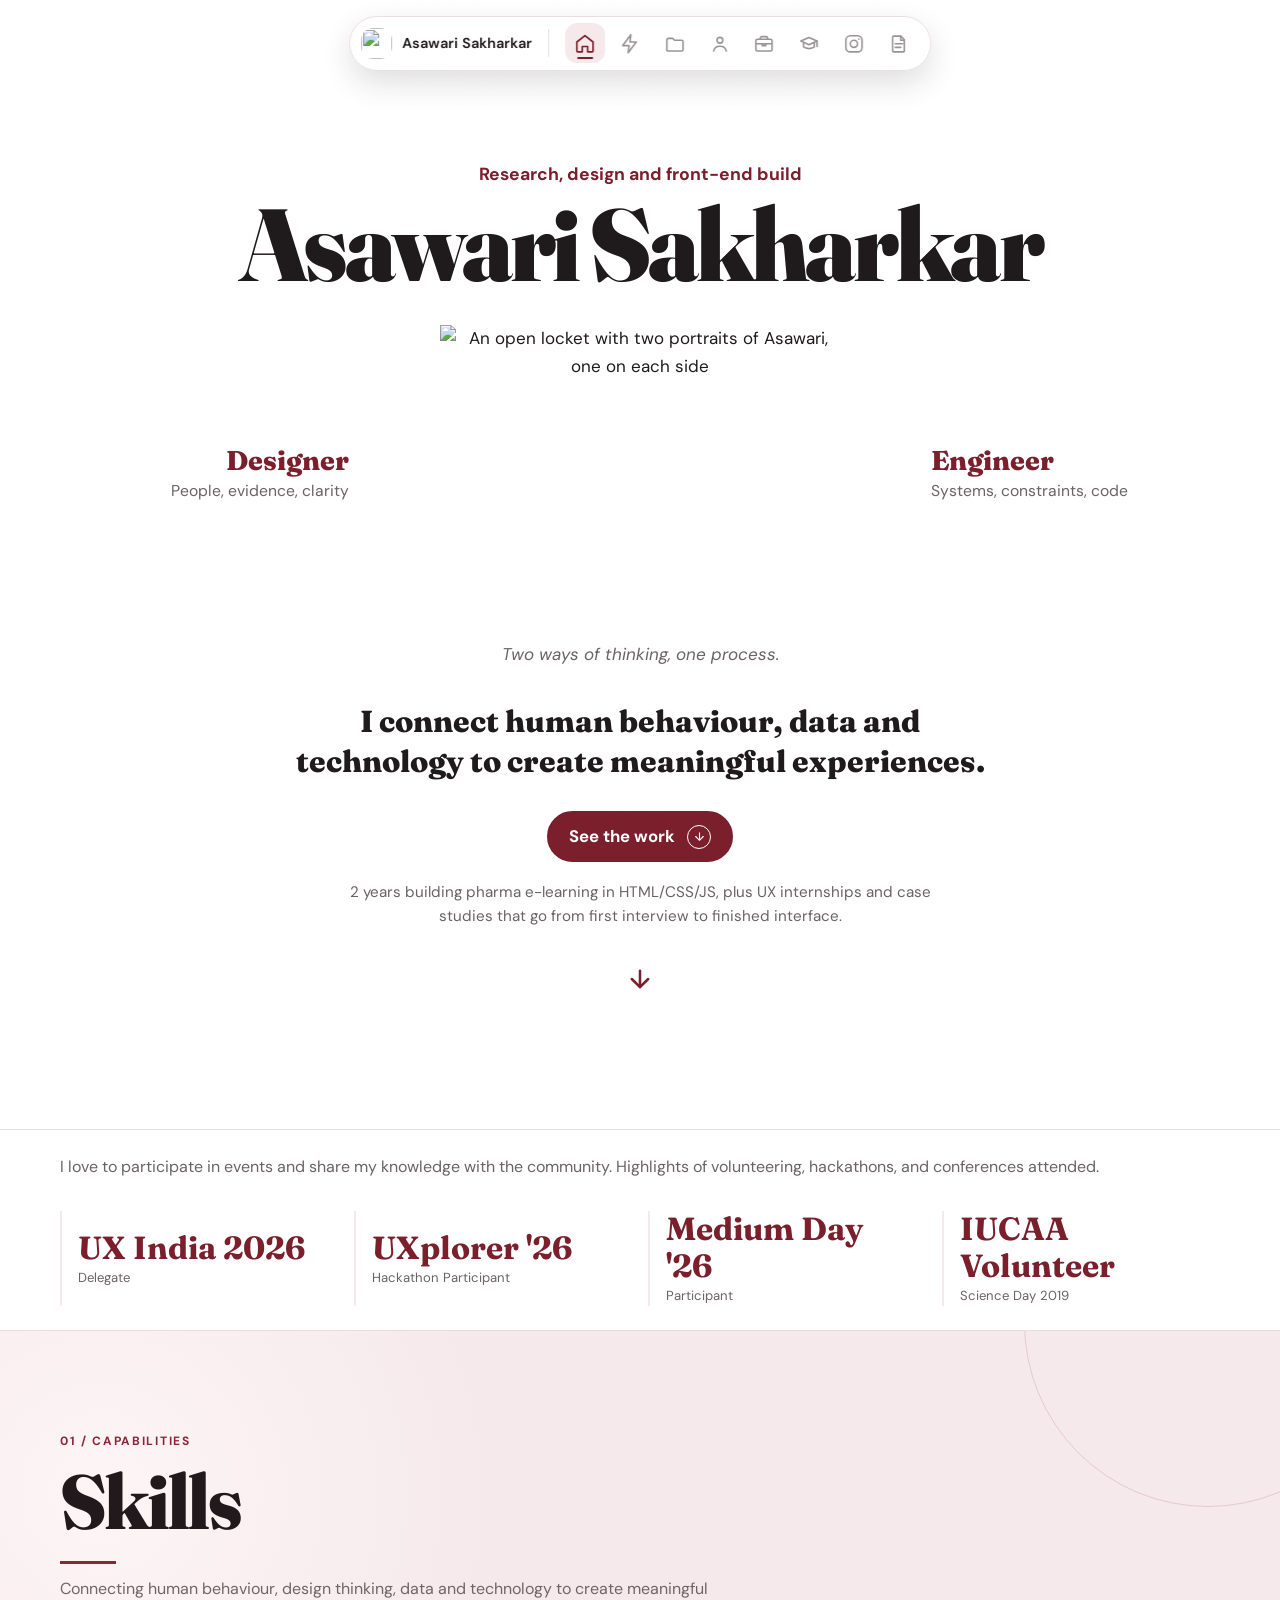
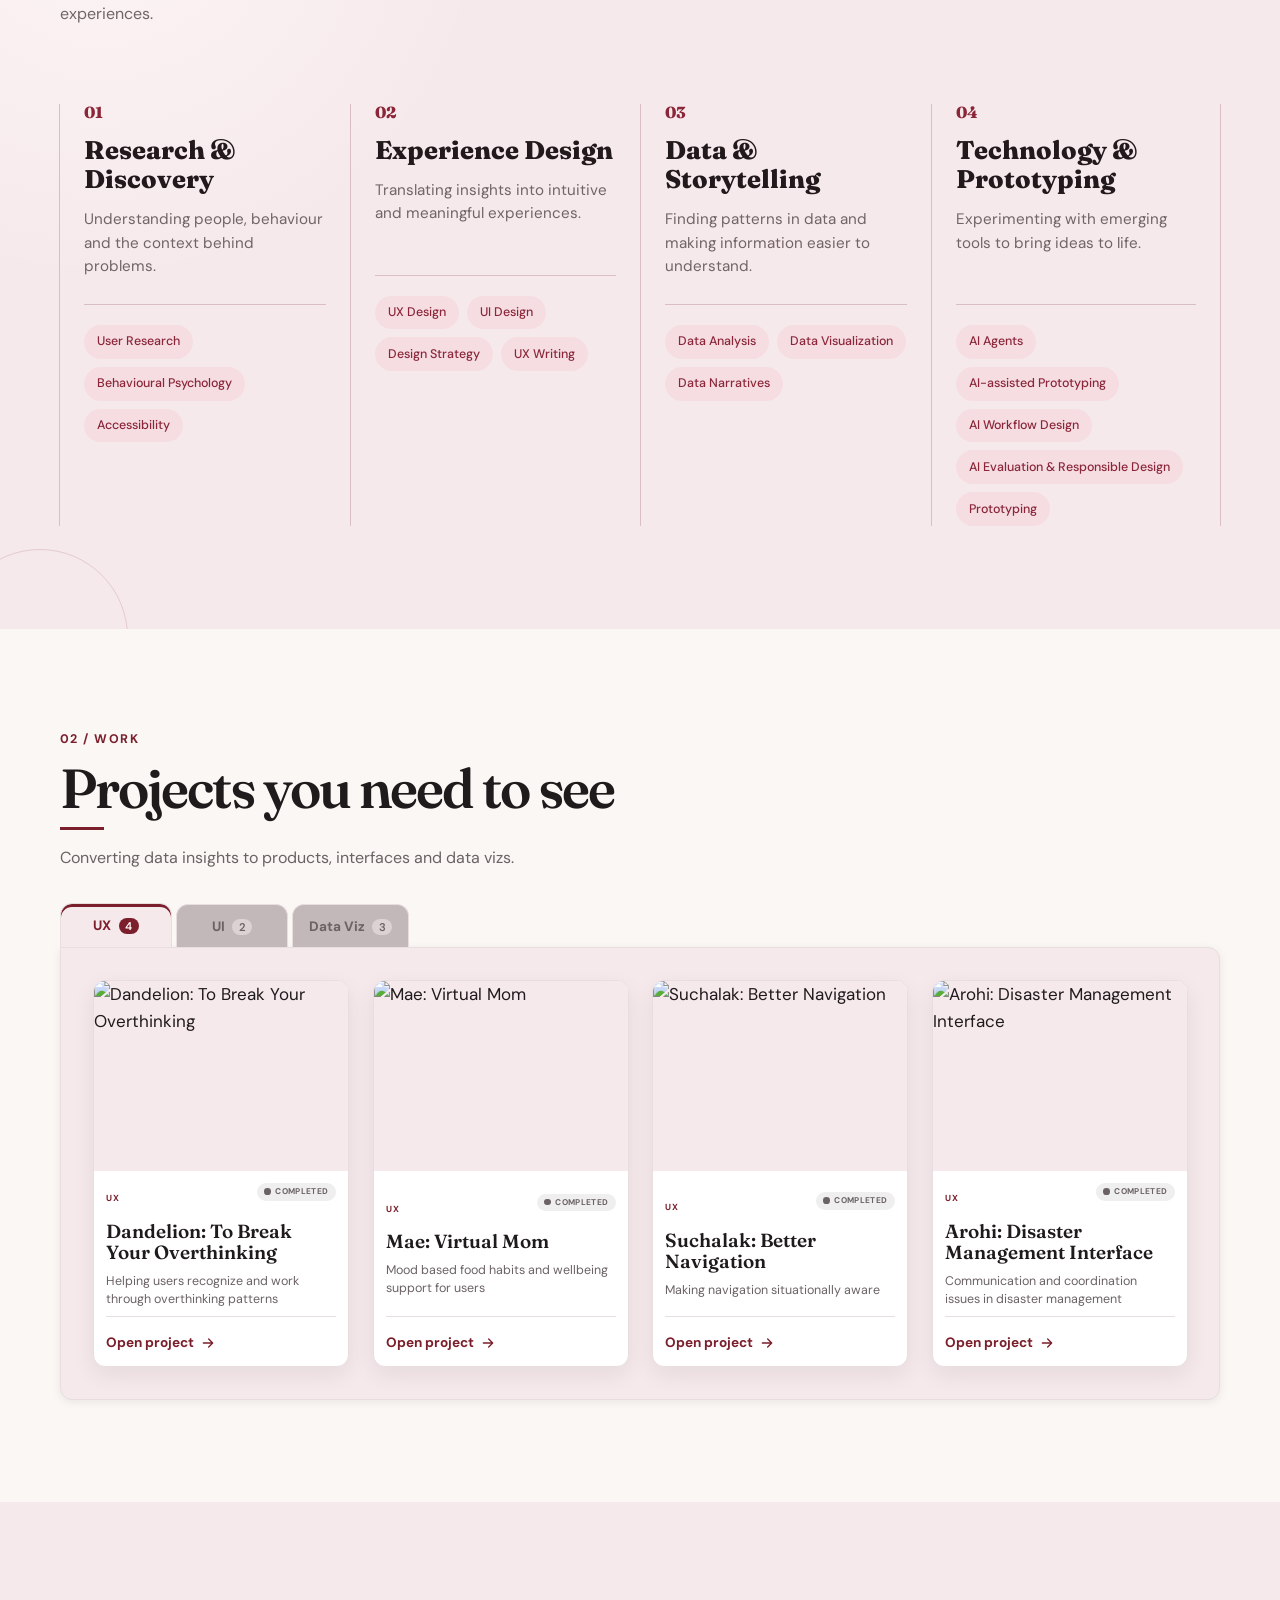
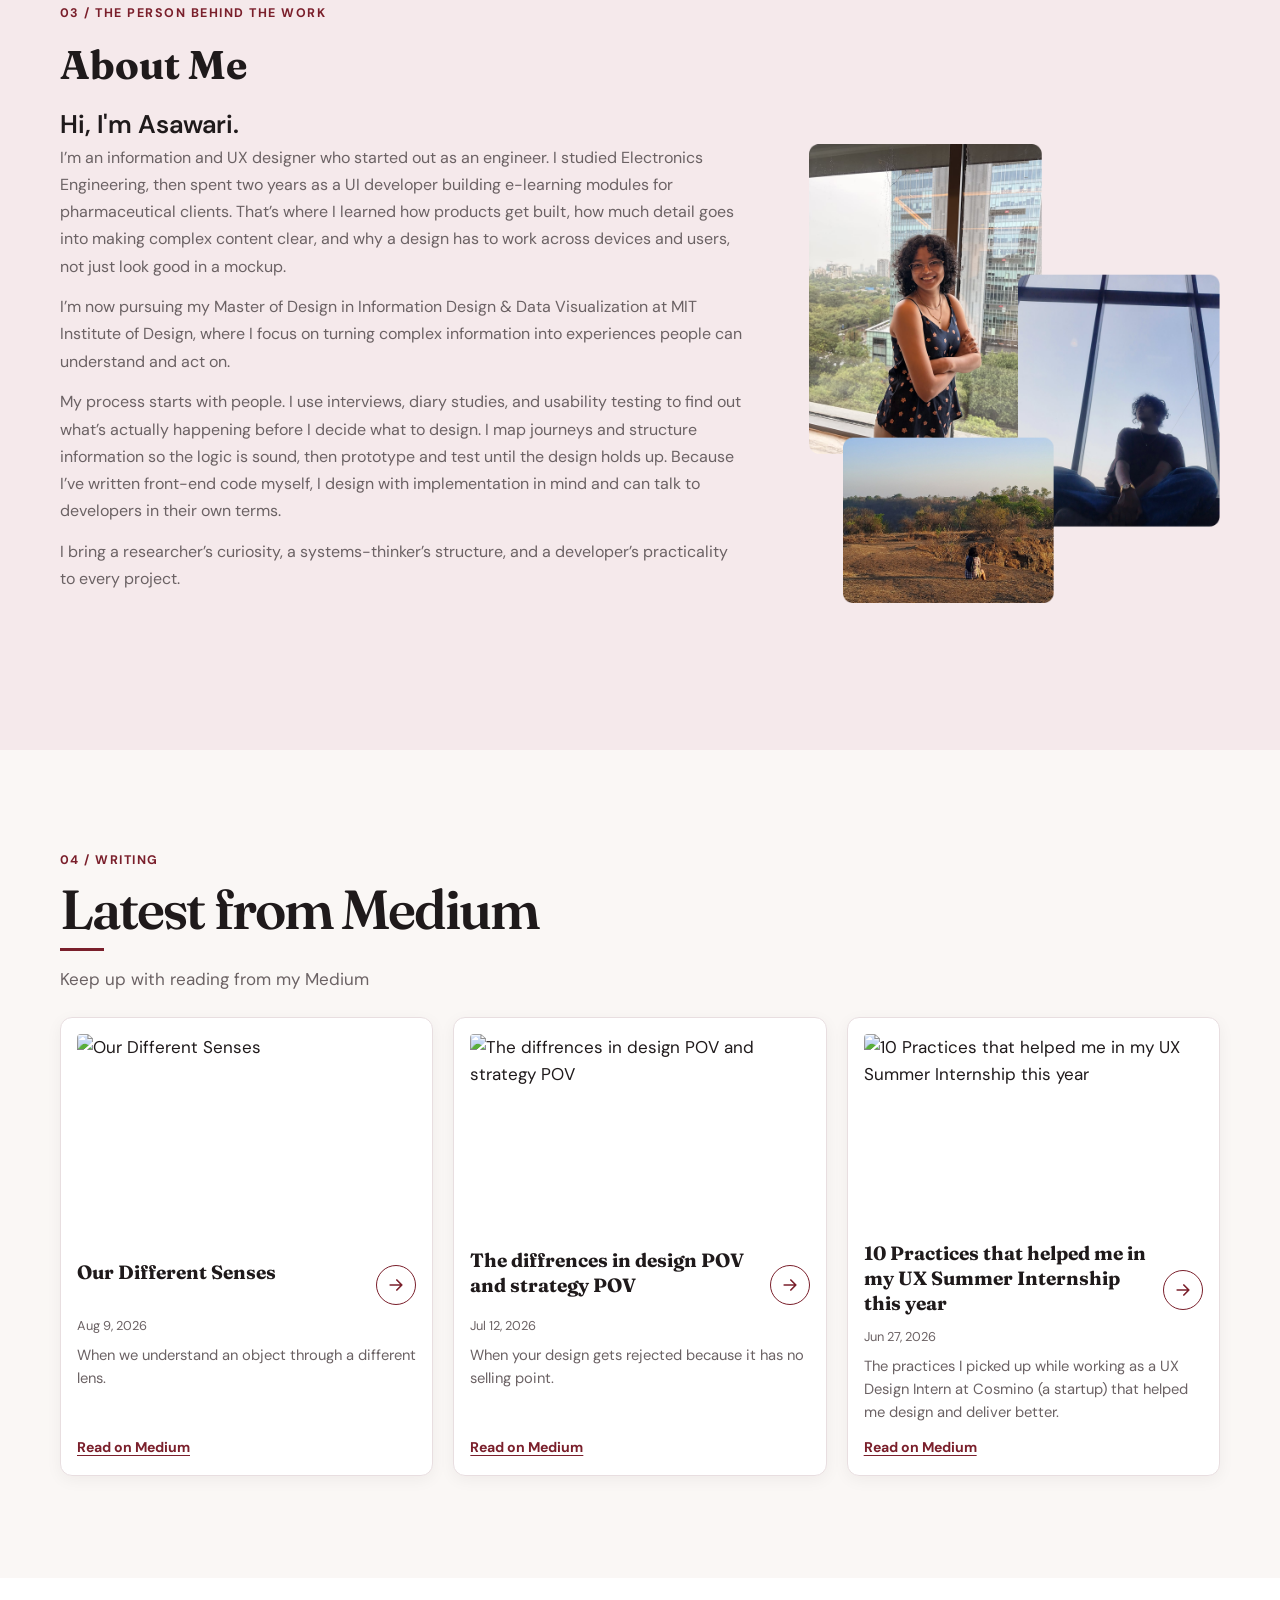
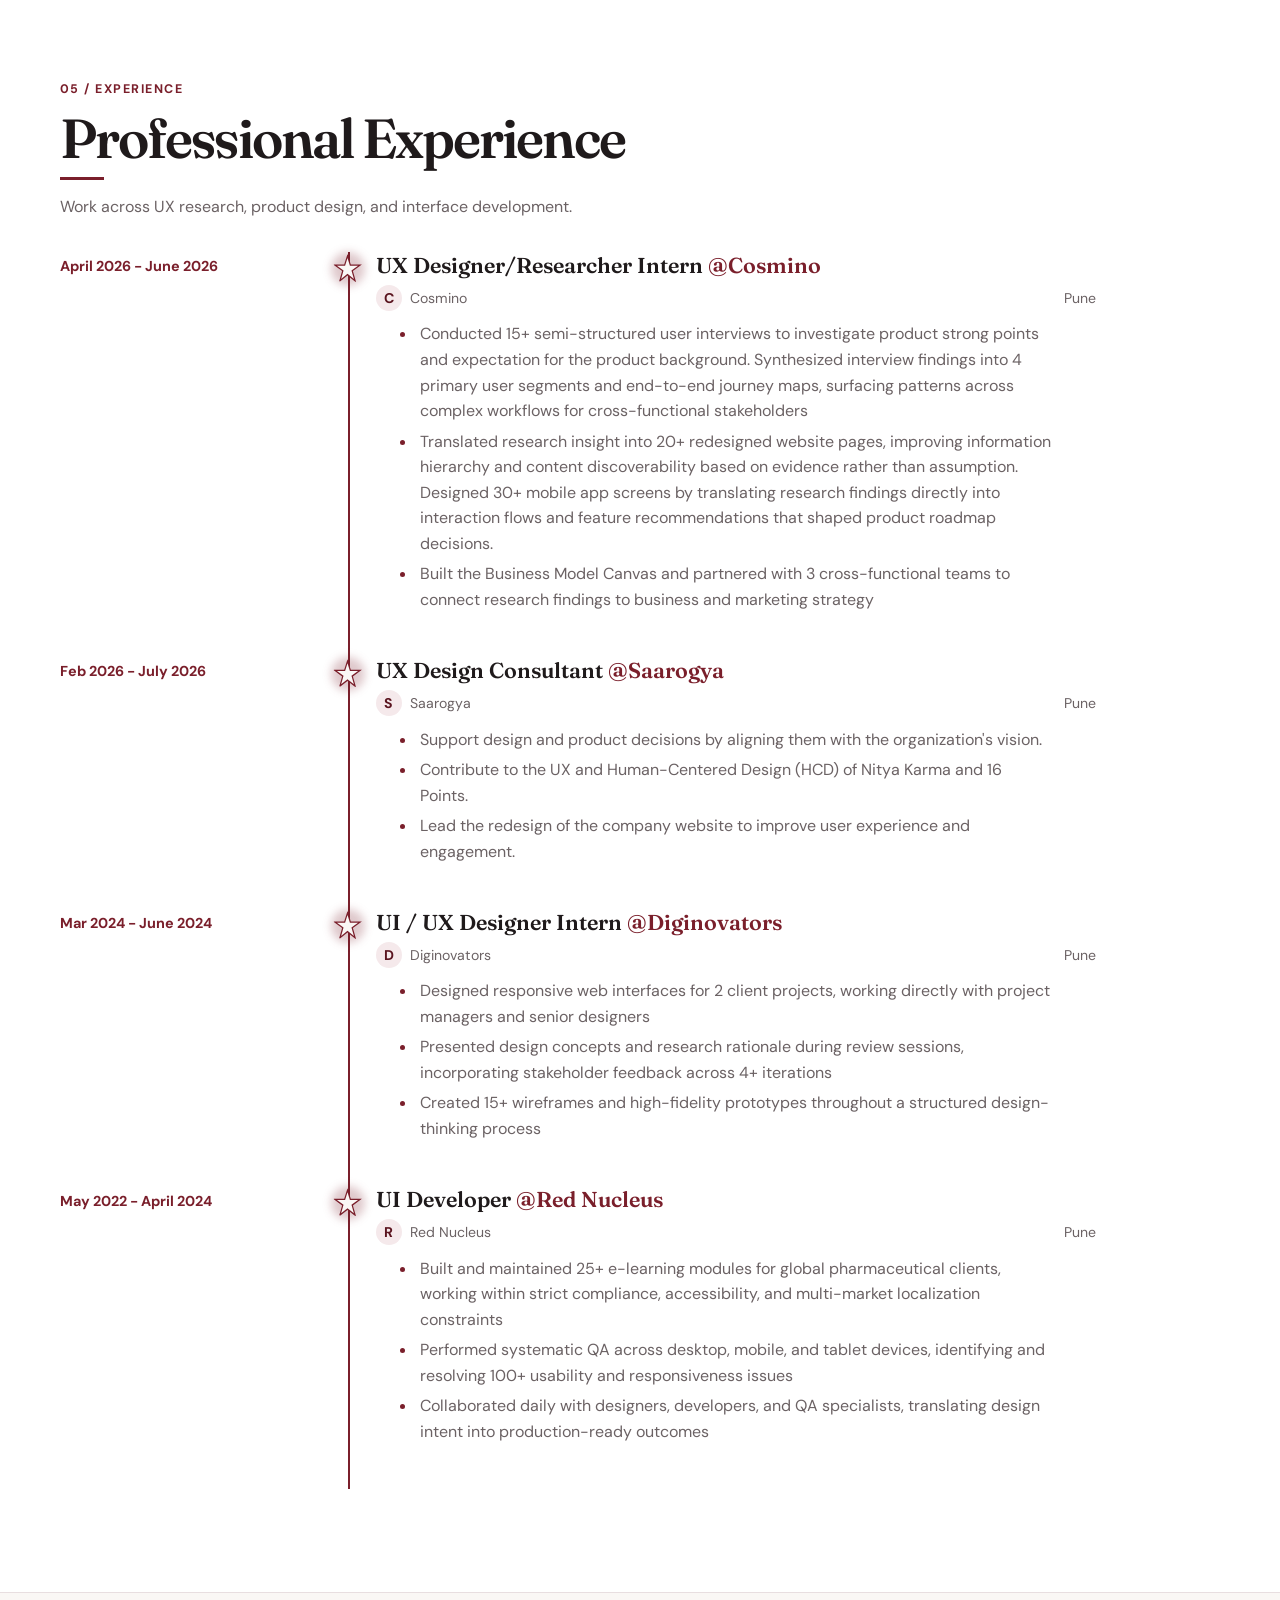
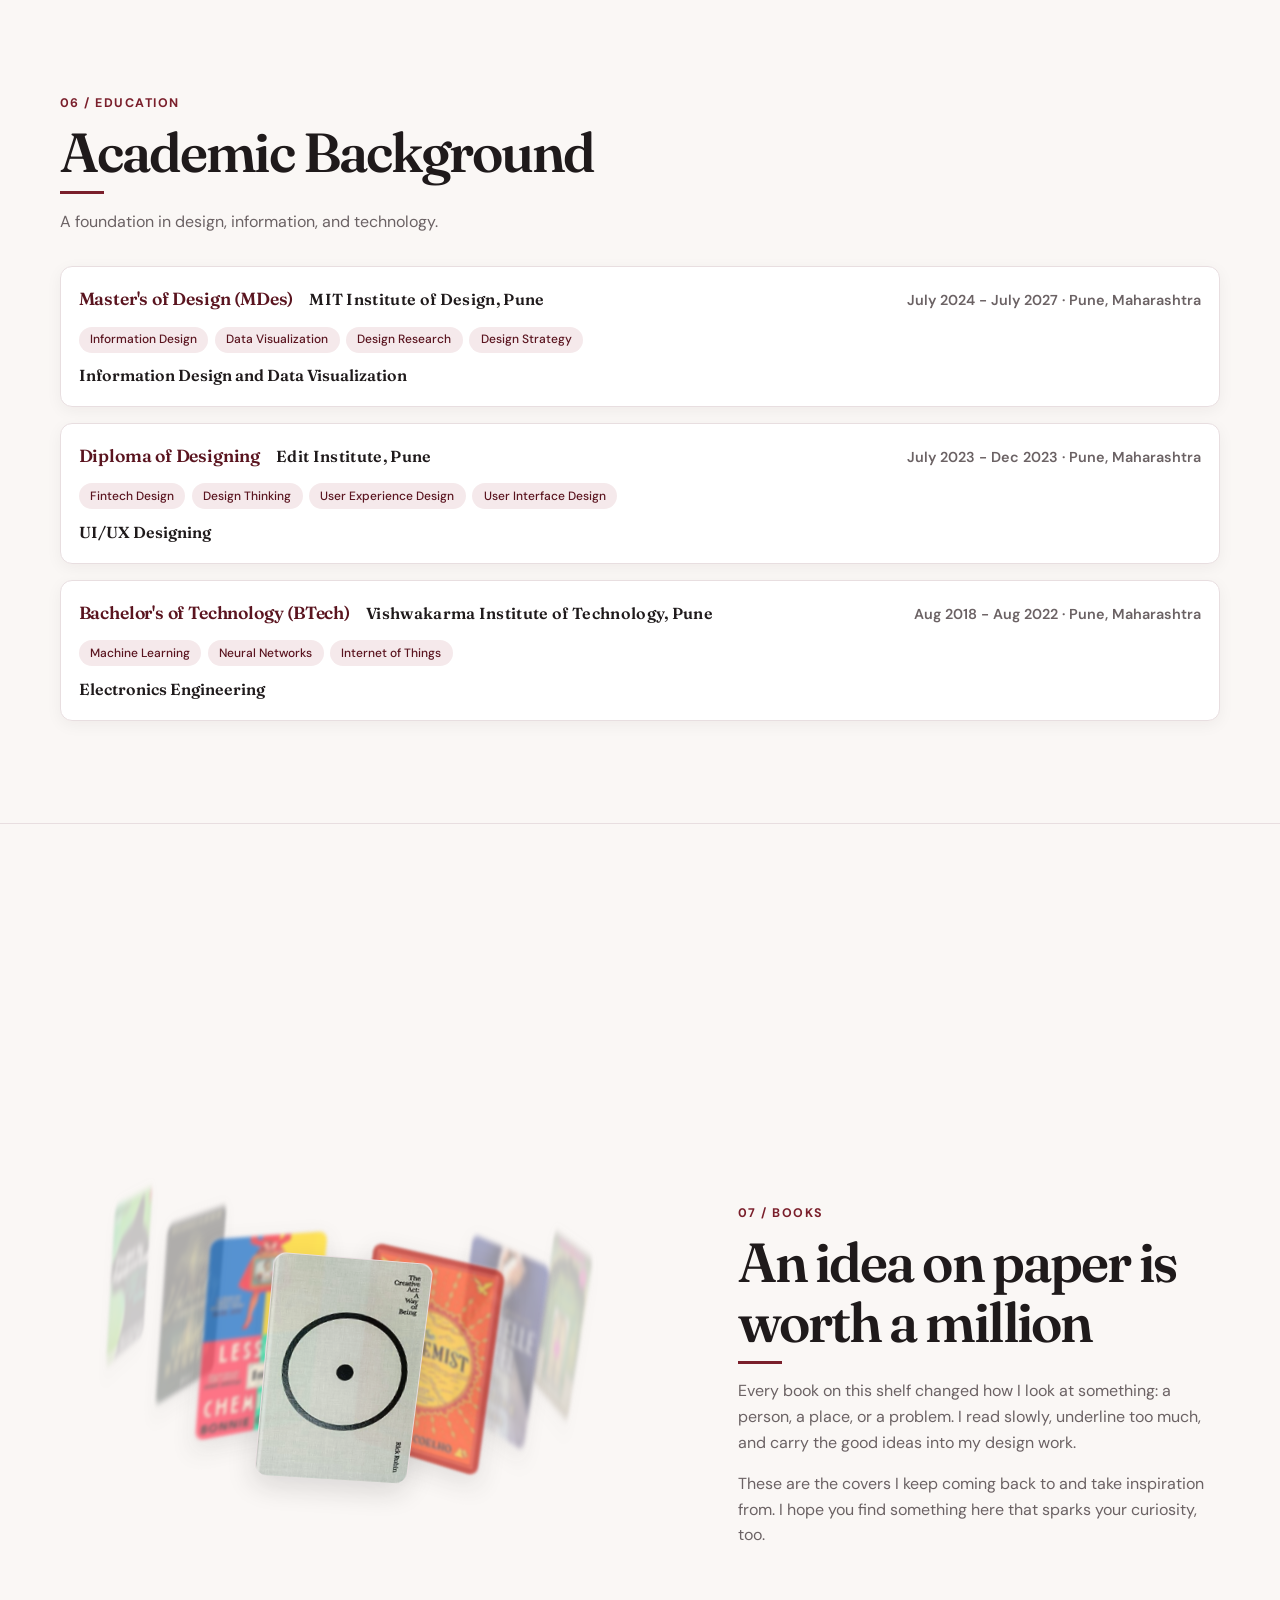
==== commit 3573f14b: "added books section" ====
--- a/index.html
+++ b/index.html
@@ -184,13 +184,32 @@
         </div>
       </section>
 
+      <!-- ===================== BOOKS ===================== -->
+      <section class="books-section" id="books" aria-labelledby="books-heading">
+        <div class="books-section__pin">
+          <div class="container books-section__layout">
+            <div class="books-section__copy">
+              <p class="section-eyebrow">07 / Books</p>
+              <h2 class="section-title" id="books-heading">An idea on paper is worth a million</h2>
+              <div class="books-section__description" id="books-description"></div>
+            </div>
+            <div class="books-ring-stage" id="books-stage" tabindex="0" aria-label="Book carousel">
+              <div class="books-ring-stage__tilt">
+                <div class="books-ring" id="books-ring"></div>
+              </div>
+              <p class="books-ring__counter" id="books-counter" aria-live="polite"></p>
+            </div>
+          </div>
+        </div>
+      </section>
+
     </main>
 
     <!-- ===================== CONNECT / FOOTER ===================== -->
     <footer class="connect" id="connect">
       <div class="container connect__inner">
         <div class="connect__left">
-          <p class="section-eyebrow">07 / Get in touch</p>
+          <p class="section-eyebrow">08 / Get in touch</p>
           <h2 class="section-title" id="connect-heading">Hiring for UX or information design? Let's talk.</h2>
           <a class="connect__email" id="connect-email" href="mailto:asawarisakharkar2000@gmail.com" aria-label="Email Asawari">Email Asawari</a>
         </div>
@@ -207,5 +226,6 @@
     <script src="assets/js/header.js"></script>
     <script src="assets/js/main.js"></script>
     <script src="assets/js/hero-rotation.js"></script>
+    <script src="assets/js/books-ring.js"></script>
   </body>
 </html>
--- a/assets/css/styles.css
+++ b/assets/css/styles.css
@@ -4177,6 +4177,10 @@
    PROJECT FOLDER
    ======================================================================== */
 #work .folder {
+  --panel-bg: var(--color-surface-tint);
+  --tab-inactive-bg: color-mix(in srgb, var(--panel-bg) 76%, var(--color-text) 24%);
+  --tab-border: var(--color-border);
+  --maroon: var(--color-accent);
   margin-top: 2rem;
 }
 
@@ -4184,6 +4188,12 @@
   display: flex;
   align-items: flex-end;
   gap: 0.25rem;
+  overflow-x: auto;
+  scrollbar-width: none;
+}
+
+#work .folder__tabs::-webkit-scrollbar {
+  display: none;
 }
 
 #work .folder__tab {
@@ -4193,57 +4203,72 @@
   min-width: 7rem;
   justify-content: center;
   padding: 0.7rem 1rem;
-  border: 1px solid var(--color-border);
+  border: 1px solid var(--tab-border);
   border-bottom: 0;
   border-radius: var(--radius-card) var(--radius-card) 0 0;
-  background: var(--color-surface-tint);
+  background: var(--tab-inactive-bg);
   color: var(--color-text-muted);
   font: inherit;
   font-size: 0.85rem;
   font-weight: 700;
   cursor: pointer;
-  transform: translateY(0.35rem);
+  transform: translateY(2px);
   transition: background 180ms ease, color 180ms ease, transform 180ms ease;
 }
 
 #work .folder__tab small {
+  min-width: 1.25rem;
+  padding: 0.15rem 0.35rem;
+  border-radius: var(--radius-pill);
+  background: color-mix(in srgb, var(--color-text-muted) 18%, var(--panel-bg));
   color: inherit;
   font-size: 0.7rem;
   font-weight: 600;
+  line-height: 1;
+  text-align: center;
+}
+
+#work .folder__tab.is-active small {
+  background: var(--maroon);
+  color: var(--color-surface);
 }
 
 #work .folder__tab.is-active {
   position: relative;
   z-index: 1;
-  border-color: var(--color-border);
-  border-color: var(--color-accent);
-  border-bottom-color: var(--color-accent);
-  background: var(--color-accent);
-  color: var(--color-surface);
+  margin-bottom: -1px;
+  border-color: var(--tab-border);
+  border-bottom-color: transparent;
+  background: var(--panel-bg);
+  color: var(--maroon);
   transform: none;
-  margin-bottom: -1px;
+  box-shadow: inset 0 3px 0 var(--maroon);
 }
 
 #work .folder__tab:hover,
 #work .folder__tab:focus-visible {
-  color: var(--color-accent);
+  color: var(--maroon);
 }
 
 #work .folder__tab.is-active:hover,
 #work .folder__tab.is-active:focus-visible {
-  background: var(--color-accent);
-  color: var(--color-surface-tint);
+  background: var(--panel-bg);
+  color: var(--maroon);
+}
+
+#work .folder__tab:not(.is-active):hover {
+  background: color-mix(in srgb, var(--tab-inactive-bg) 86%, var(--color-text) 14%);
 }
 
 #work .folder__tab:focus-visible {
-  outline: 2px solid var(--color-accent);
+  outline: 2px solid var(--maroon);
   outline-offset: 3px;
 }
 
 #work .folder__panel {
-  border: 1px solid var(--color-border);
+  border: 1px solid var(--tab-border);
   border-radius: 0 var(--radius-card) var(--radius-card) var(--radius-card);
-  background: var(--color-surface-tint);
+  background: var(--panel-bg);
   padding: 2rem;
   box-shadow: var(--shadow-sm);
 }
@@ -5033,3 +5058,155 @@
     width: 2rem;
   }
 }
+
+/* ==========================================================================
+   BOOKS RING
+   ========================================================================== */
+.books-section {
+  overflow: visible;
+  overflow-x: clip;
+  padding-inline: clamp(1.5rem, 4vw, 4rem);
+  padding-block: clamp(5rem, 8vw, 7rem);
+  min-height: calc(var(--books-pin-height, 100vh) + var(--books-scroll-extra, 960vh));
+  background: var(--color-background);
+}
+
+.books-section__pin {
+  position: sticky;
+  top: 0;
+  height: 100vh;
+}
+
+.books-section__layout {
+  display: grid;
+  grid-template-columns: minmax(0, 1.2fr) minmax(0, 1fr);
+  align-items: center;
+  gap: clamp(3rem, 8vw, 7rem);
+  height: 100%;
+}
+
+.books-section__copy {
+  position: relative;
+  max-width: 38rem;
+  order: 2;
+  z-index: 2;
+}
+
+.books-section__description {
+  max-width: 65ch;
+}
+
+.books-section__description .section-subtitle {
+  margin: 0 0 1rem;
+}
+
+.books-section__description .section-subtitle:last-child {
+  margin-bottom: 0;
+}
+
+.books-ring-stage {
+  display: grid;
+  min-width: 0;
+  height: 100%;
+  order: 1;
+  overflow: visible;
+  padding: 5rem 2rem;
+  place-items: center;
+  perspective: 1200px;
+  perspective-origin: 50% 35%;
+  cursor: grab;
+  touch-action: pan-y;
+  user-select: none;
+}
+
+.books-ring-stage.is-dragging {
+  cursor: grabbing;
+}
+
+.books-ring-stage__tilt {
+  overflow: visible;
+  transform: rotateX(-14deg) rotateZ(6deg);
+  transform-style: preserve-3d;
+}
+
+.books-ring {
+  position: relative;
+  width: var(--books-card-w, 10rem);
+  height: calc(var(--books-card-w, 10rem) * 1.5);
+  overflow: visible;
+  transform-style: preserve-3d;
+}
+
+.books-ring__card {
+  position: absolute;
+  inset: 0;
+  overflow: visible;
+  border: 1px solid var(--color-border);
+  border-radius: var(--radius-card);
+  background: var(--color-surface);
+  box-shadow: var(--shadow-md);
+  will-change: transform, filter, opacity;
+}
+
+.books-ring__face {
+  position: absolute;
+  inset: 0;
+  overflow: hidden;
+  border-radius: inherit;
+  backface-visibility: hidden;
+}
+
+.books-ring__face--back {
+  transform: rotateY(180deg);
+}
+
+.books-ring__face img {
+  width: 100%;
+  height: 100%;
+  object-fit: cover;
+  pointer-events: none;
+}
+
+.books-ring__counter {
+  position: absolute;
+  right: 2rem;
+  bottom: 2.5rem;
+  margin: 0;
+  color: var(--color-text-muted);
+  font-family: var(--font-meta);
+  font-size: 0.9rem;
+  letter-spacing: 0.08em;
+}
+
+#books {
+  scroll-margin-top: 5.5rem;
+}
+
+@media (max-width: 900px) {
+  .books-section__layout {
+    grid-template-columns: 1fr;
+    grid-template-rows: auto minmax(0, 1fr);
+    height: auto;
+  }
+
+  .books-section__copy {
+    max-width: none;
+    order: 1;
+  }
+
+  .books-section__pin {
+    height: 70vh;
+  }
+
+  .books-ring-stage {
+    order: 2;
+    height: auto;
+    min-height: 0;
+    padding-inline: 1rem;
+  }
+
+  .books-ring {
+    width: min(var(--books-card-w, 10rem), calc(100vw - 3rem));
+    height: calc(min(var(--books-card-w, 10rem), calc(100vw - 3rem)) * 1.5);
+  }
+}
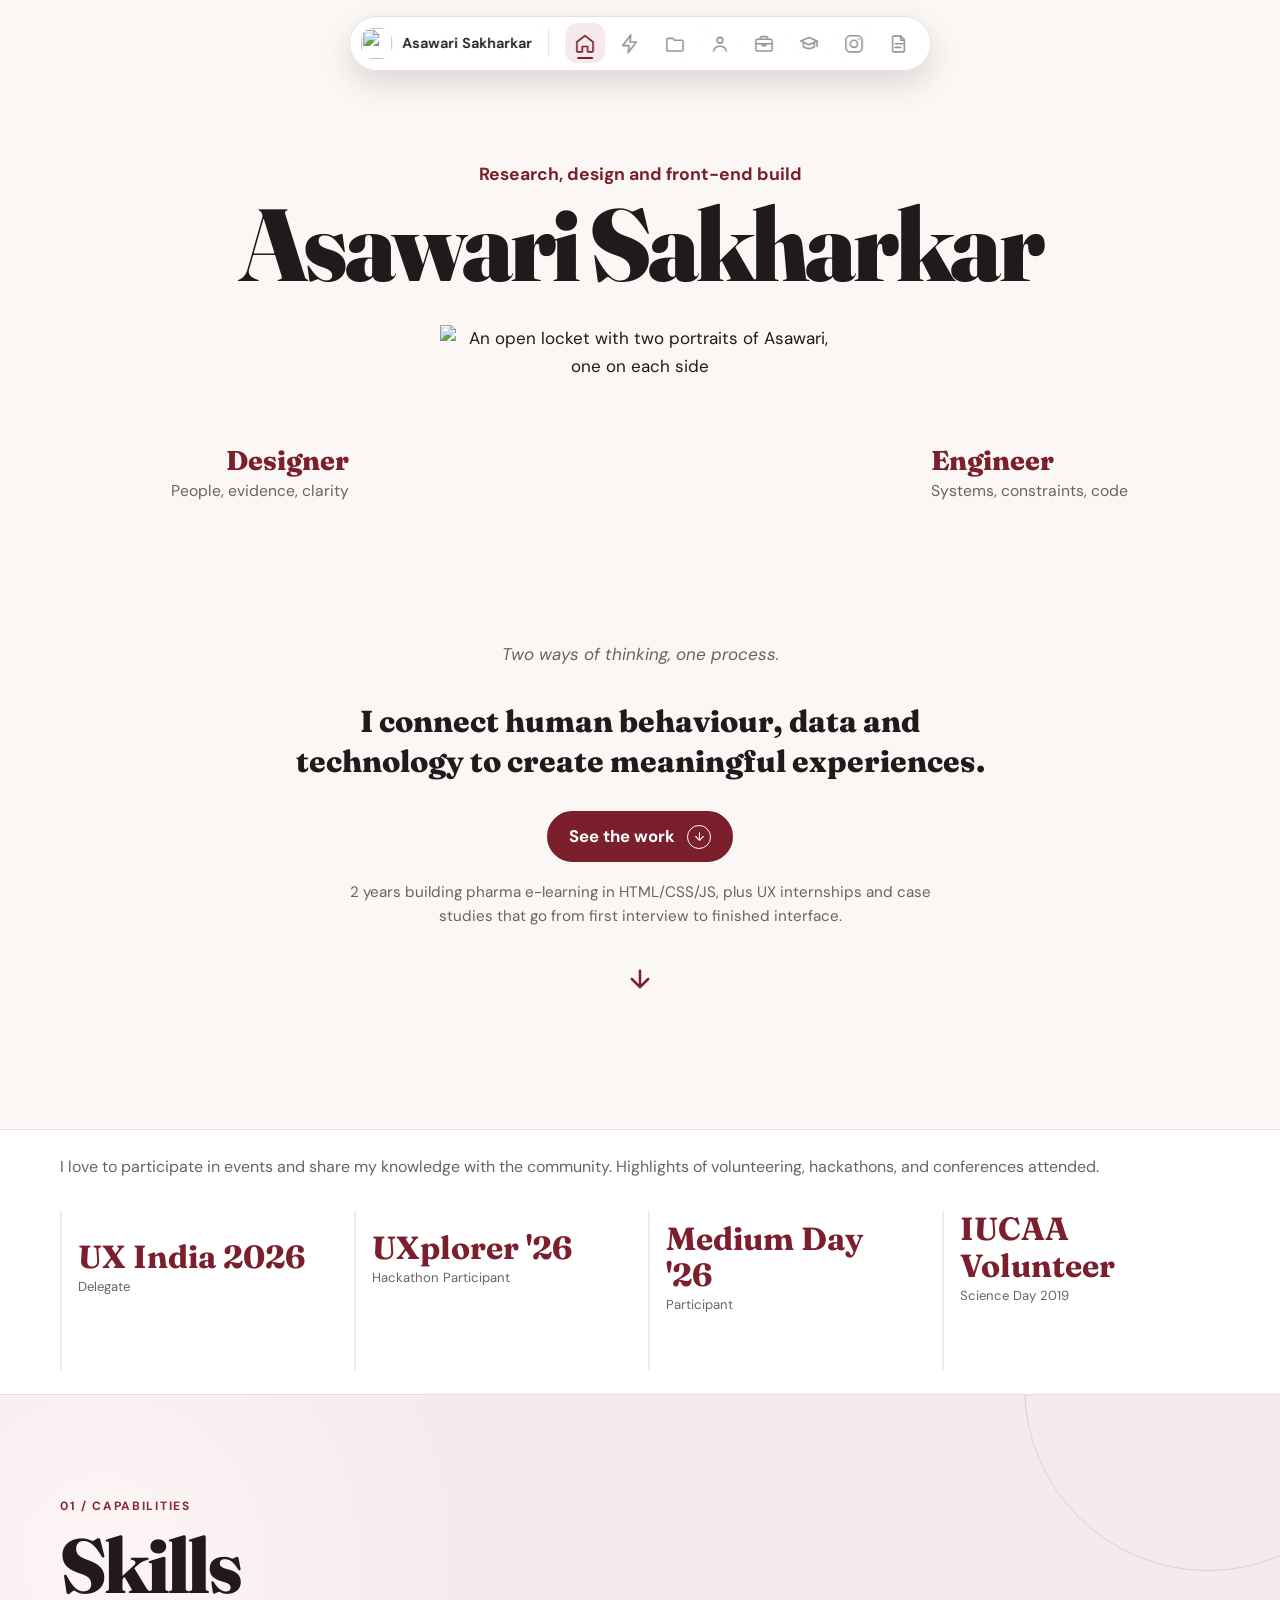
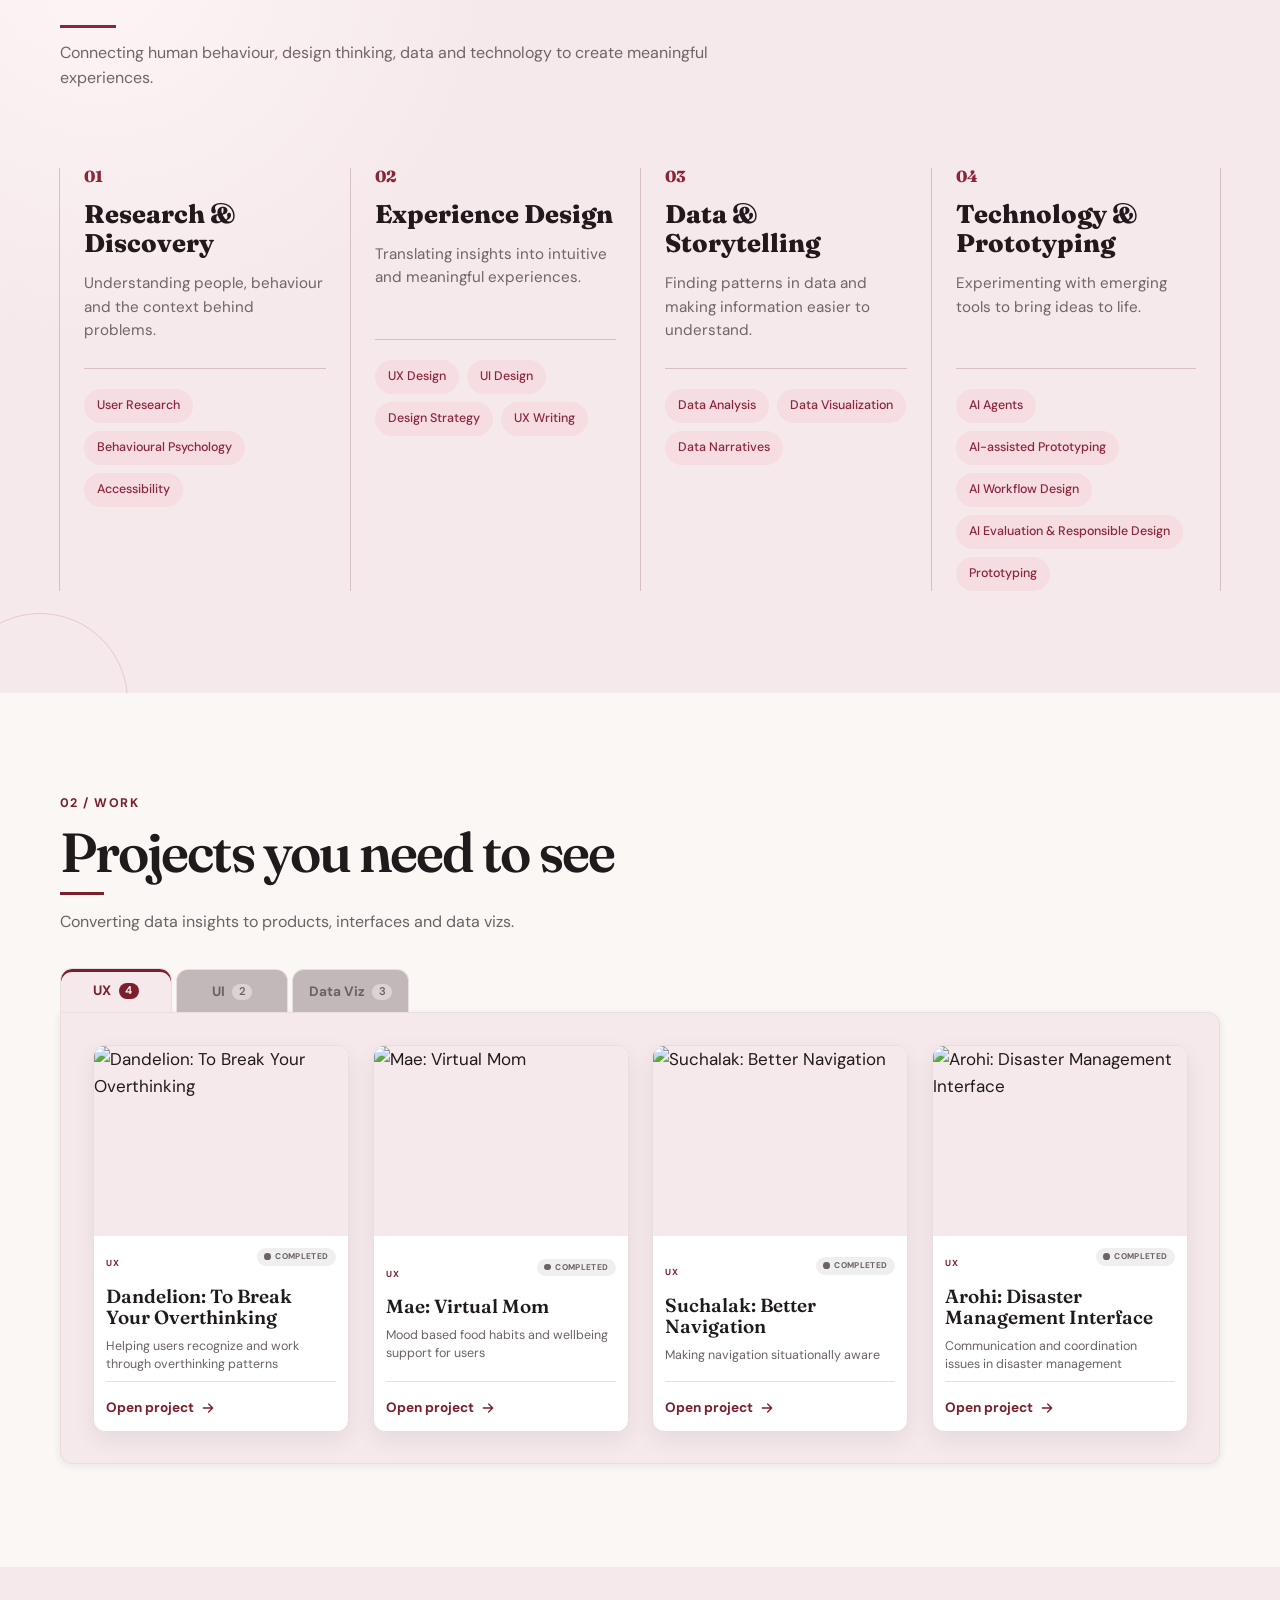
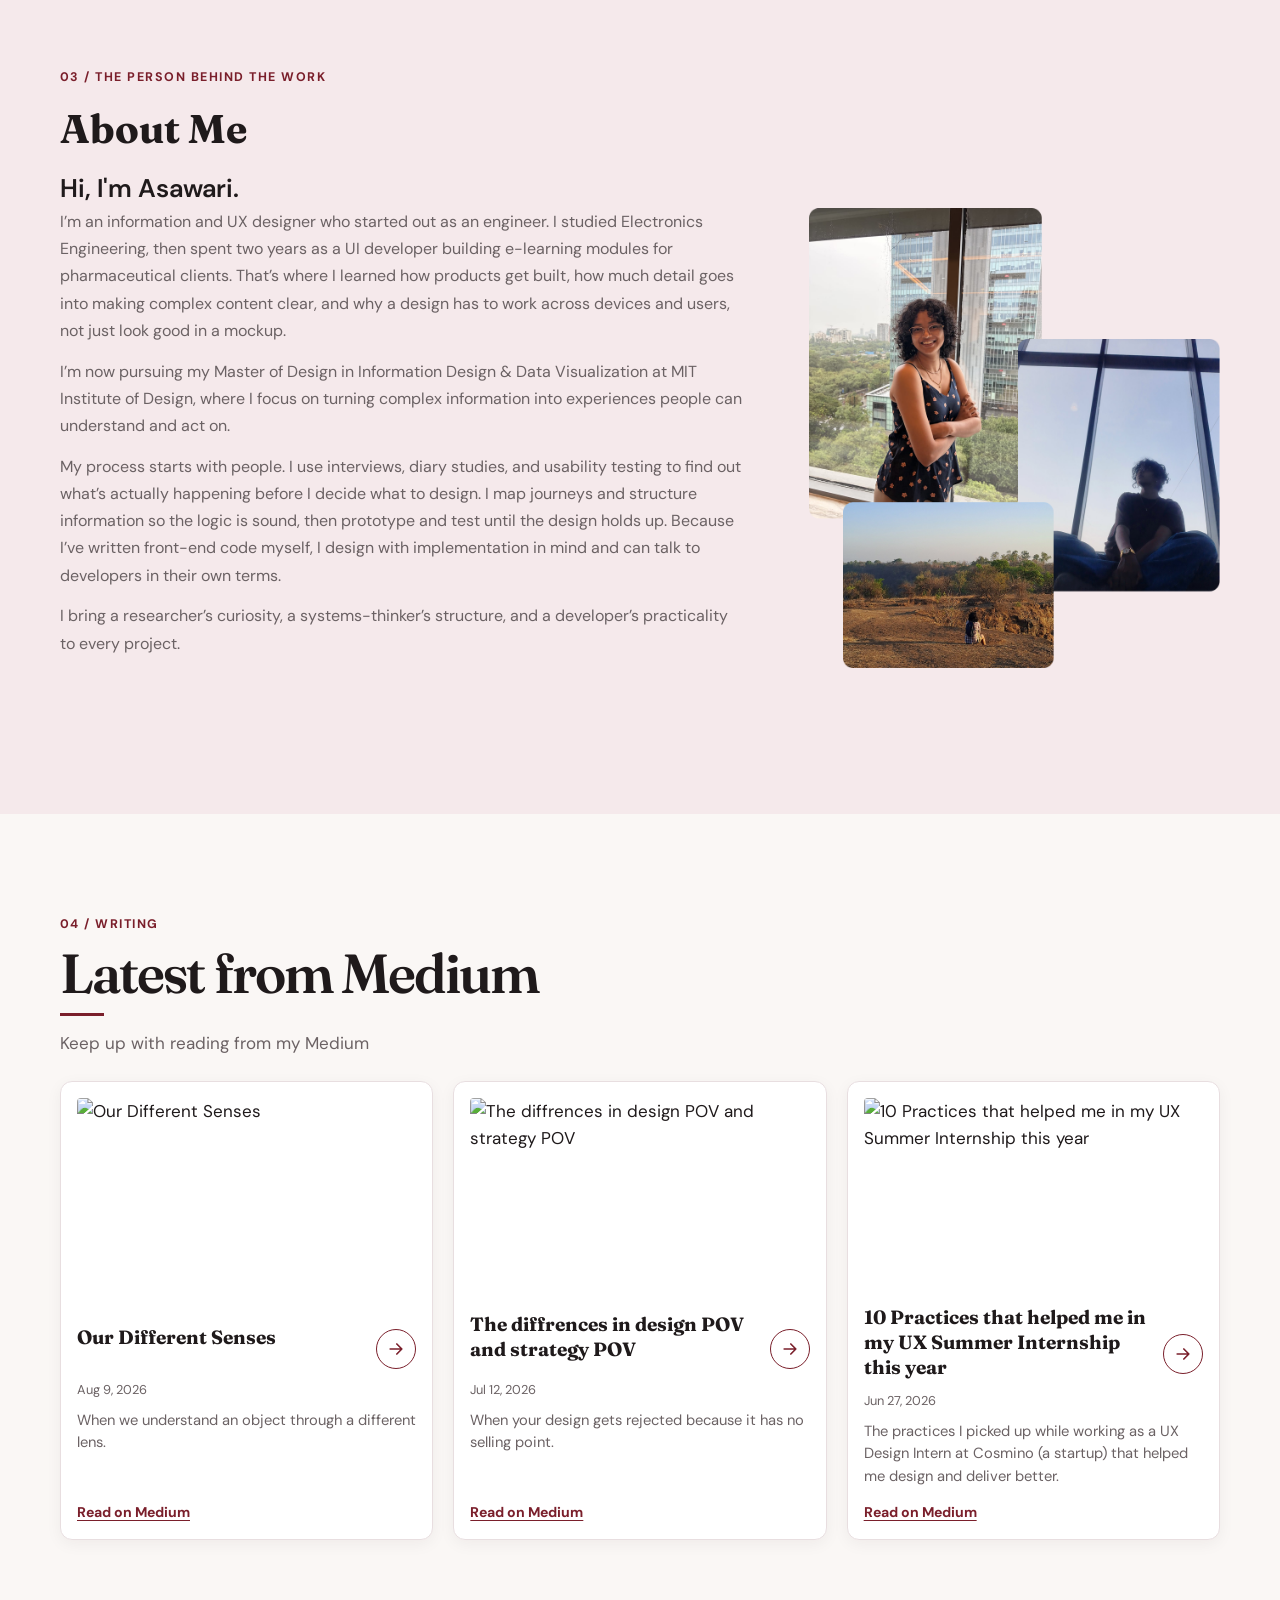
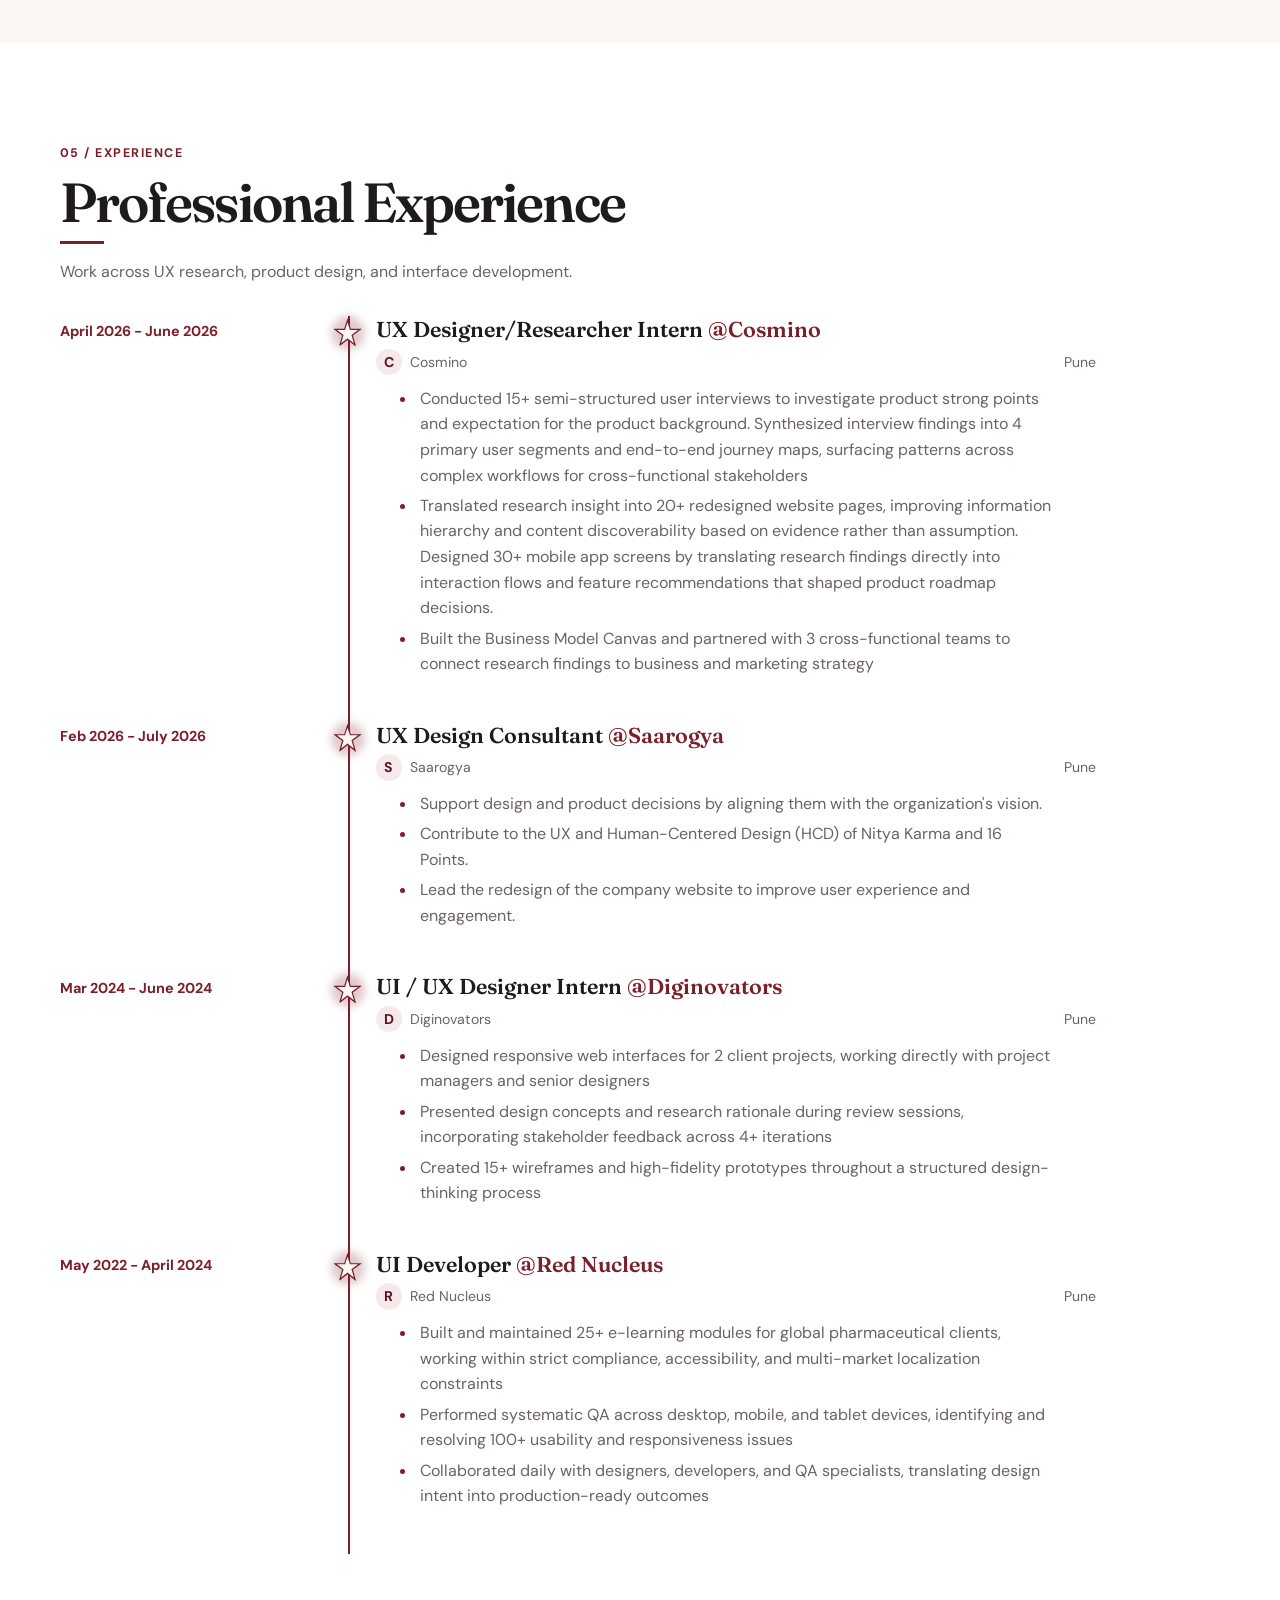
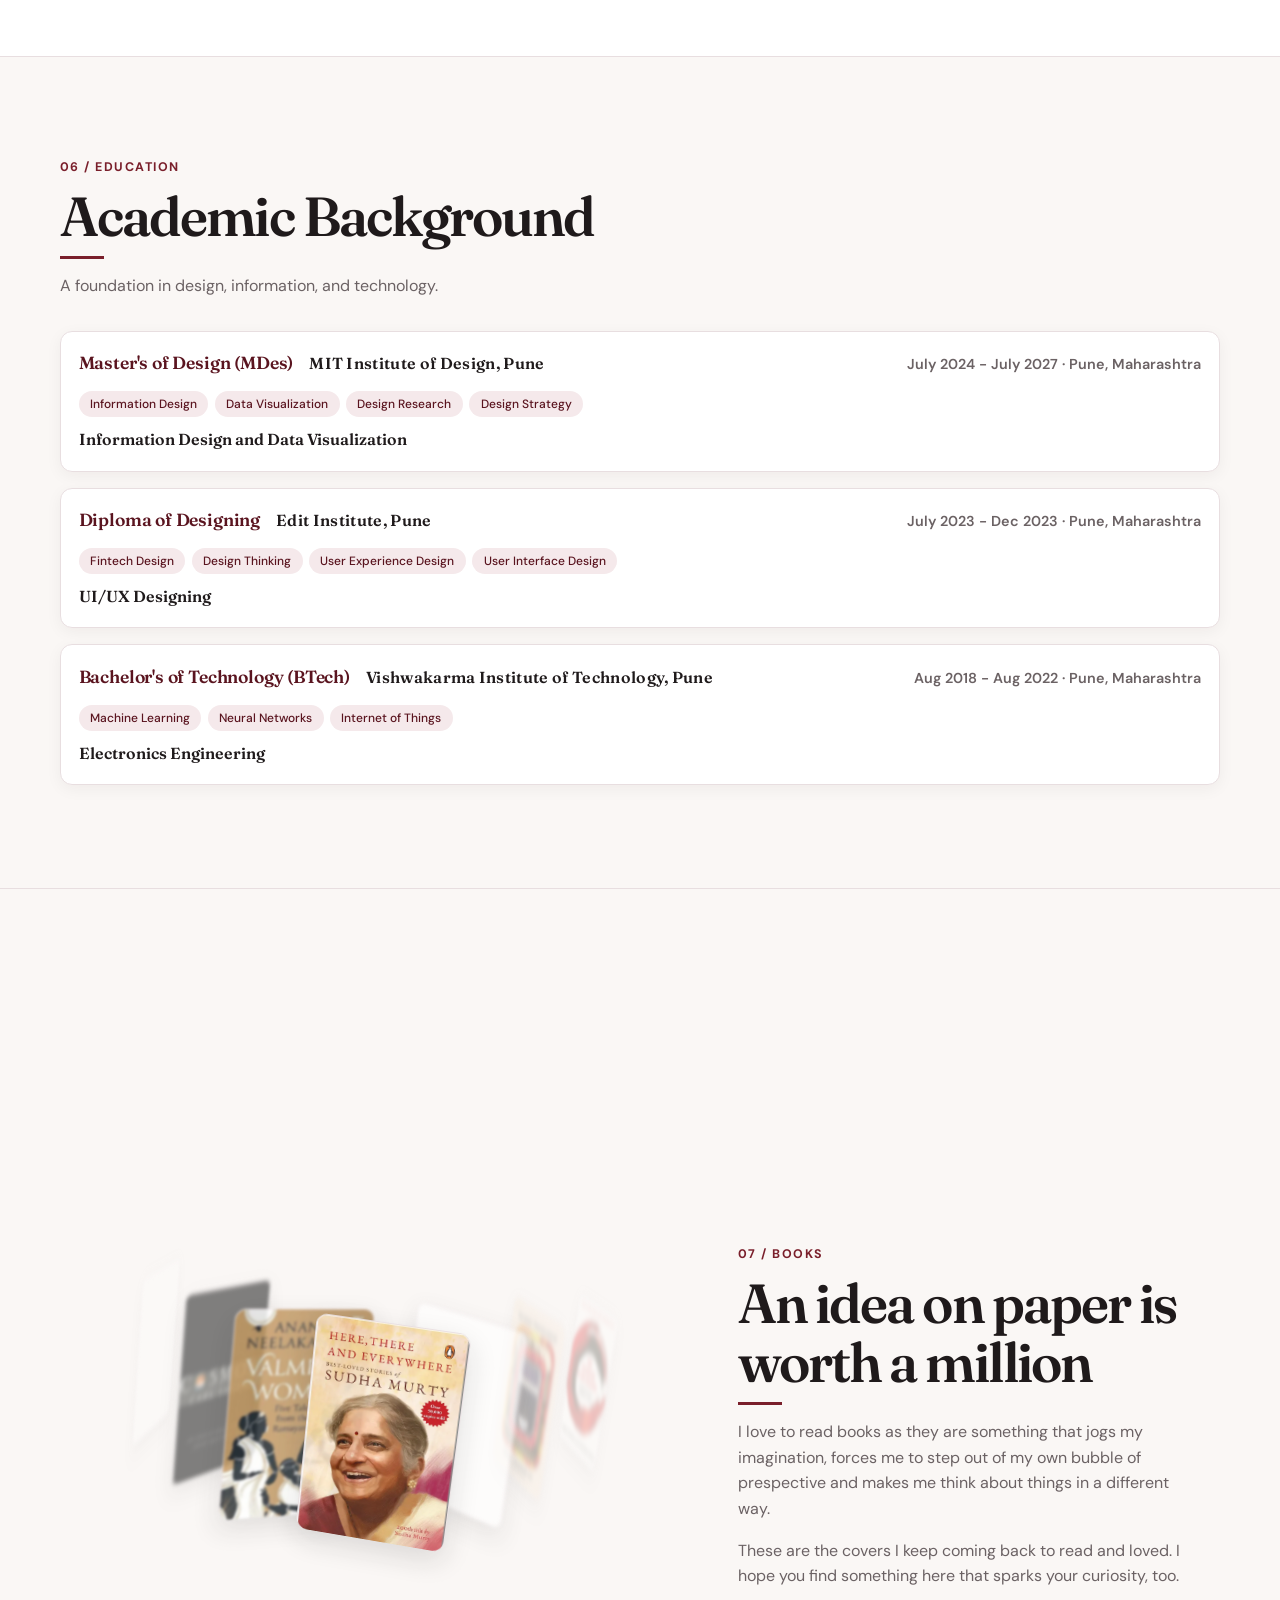
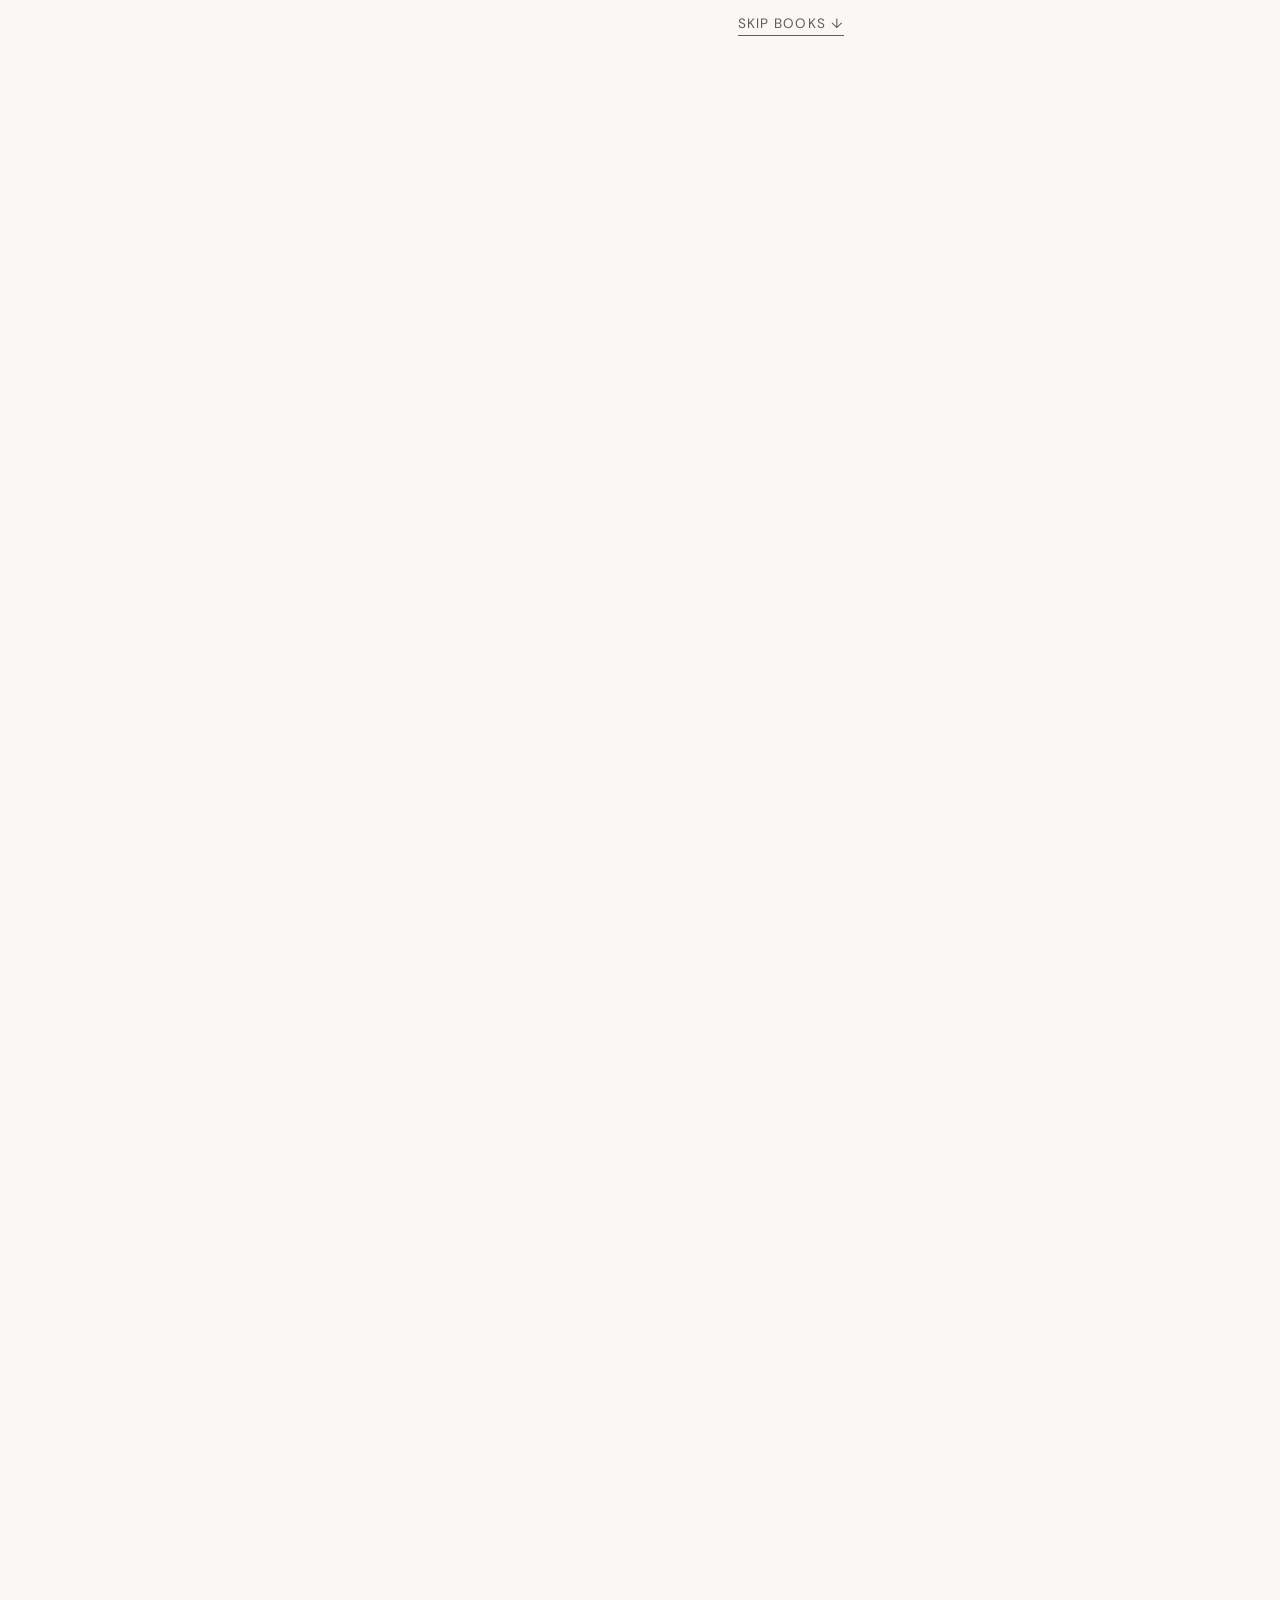
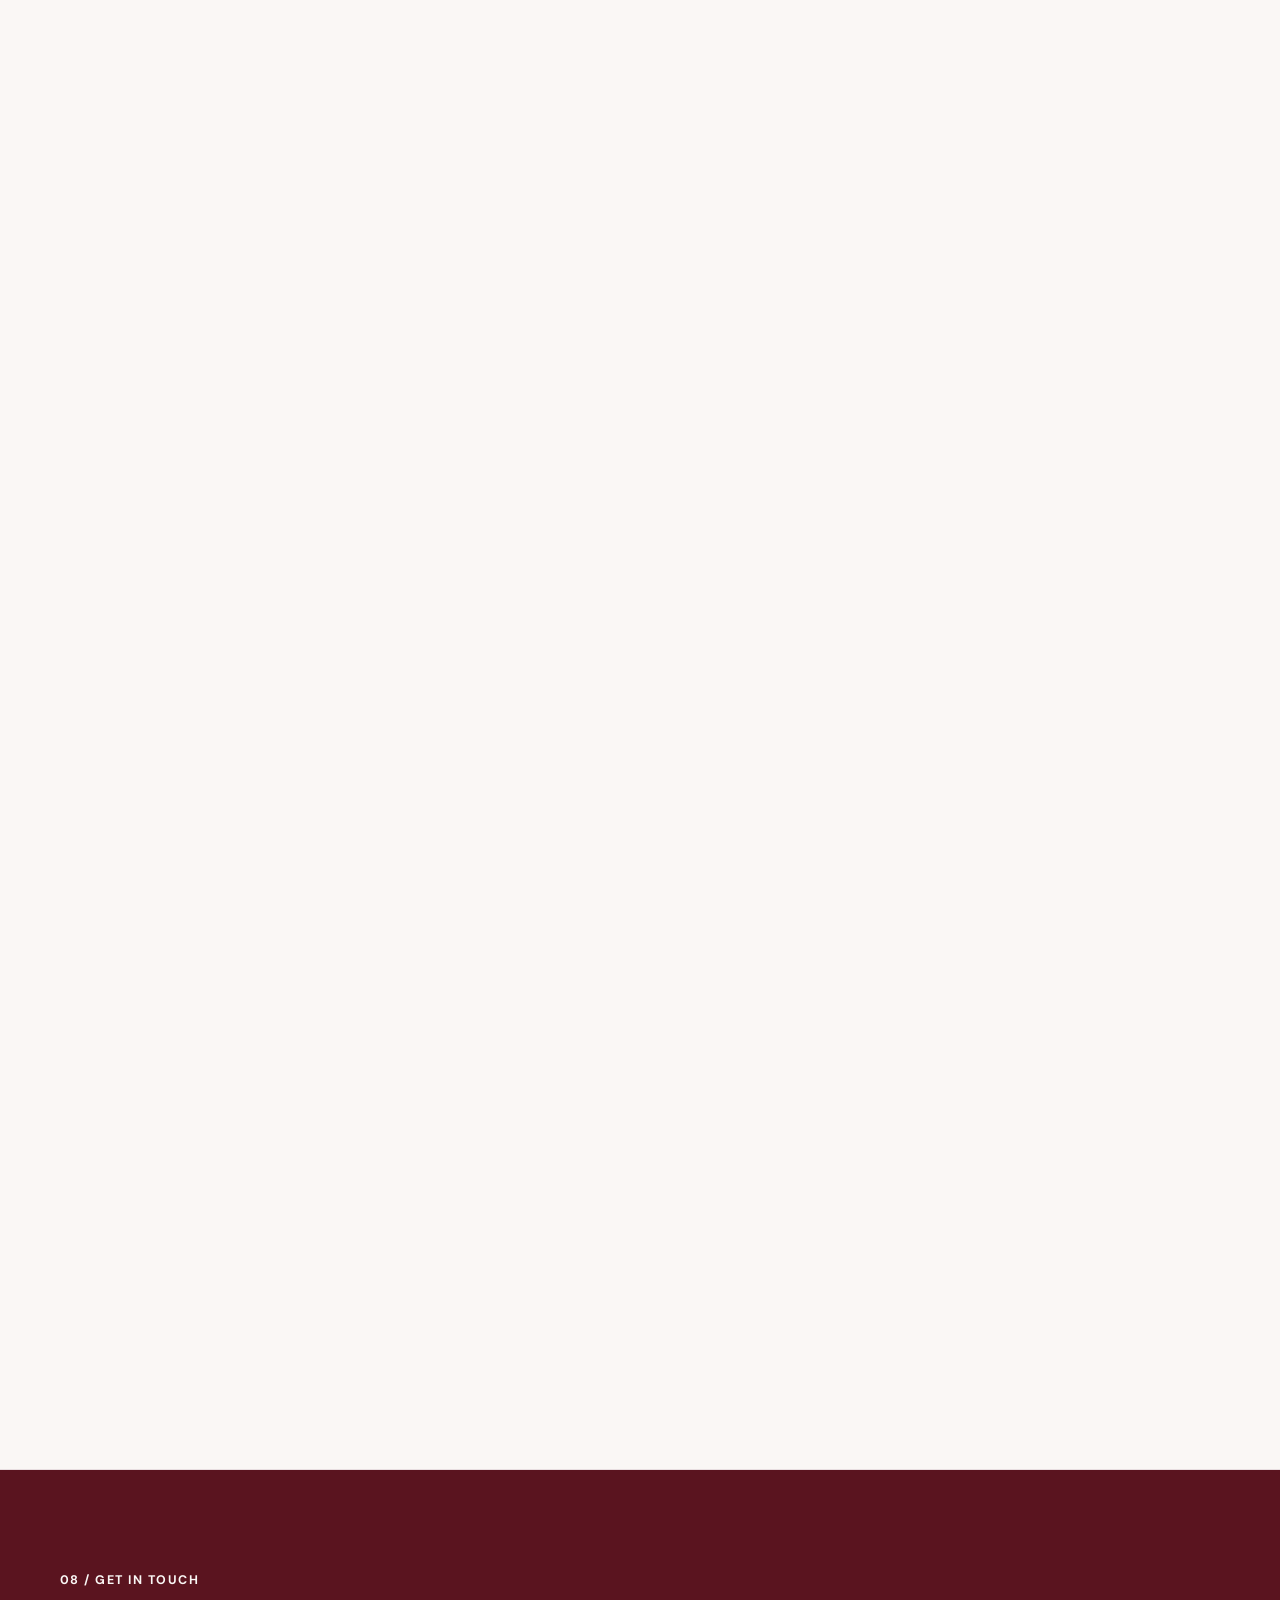
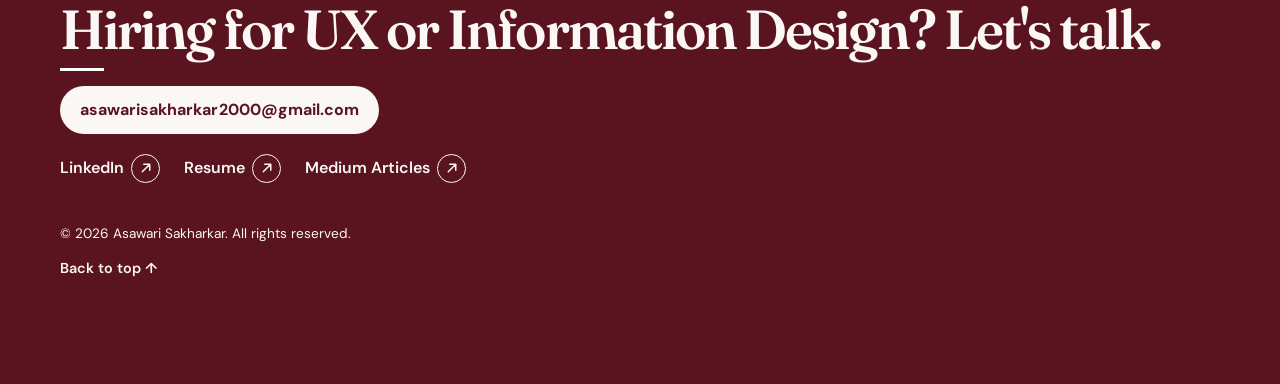
==== commit b83b9f01: "Shorten books scroll section and add skip link Co-Authored-By: Claude Sonnet 5.5 <noreply@anthropic." ====
--- a/index.html
+++ b/index.html
@@ -192,6 +192,7 @@
               <p class="section-eyebrow">07 / Books</p>
               <h2 class="section-title" id="books-heading">An idea on paper is worth a million</h2>
               <div class="books-section__description" id="books-description"></div>
+              <a class="books-section__skip" href="#connect">Skip books ↓</a>
             </div>
             <div class="books-ring-stage" id="books-stage" tabindex="0" aria-label="Book carousel">
               <div class="books-ring-stage__tilt">
--- a/assets/css/styles.css
+++ b/assets/css/styles.css
@@ -295,7 +295,7 @@
    ========================================================================== */
 .hero {
   position: relative;
-  background-color: var(--color-cream);
+  background-color: var(--color-background);
   background-image:
     radial-gradient(circle at 18% 20%, color-mix(in srgb, var(--color-text) 3%, transparent) 0, transparent 55%),
     radial-gradient(circle at 82% 0%, color-mix(in srgb, var(--color-text) 3.5%, transparent) 0, transparent 45%);
@@ -2153,7 +2153,7 @@
 .hero {
   min-height: 0;
   padding-block: clamp(2rem, 4vw, 3rem);
-  background: var(--color-surface);
+  background: var(--color-background);
   background-image: none;
 }
 
@@ -2936,9 +2936,9 @@
 }
 
 .metric__takeaway {
-  position: absolute;
+  position: relative;
   z-index: 2;
-  top: calc(100% + 0.75rem);
+  /* top: calc(100% + 0.75rem); */
   left: 1rem;
   width: min(18rem, calc(100vw - 4rem));
   padding: 0.8rem 0.95rem;
@@ -5067,7 +5067,7 @@
   overflow-x: clip;
   padding-inline: clamp(1.5rem, 4vw, 4rem);
   padding-block: clamp(5rem, 8vw, 7rem);
-  min-height: calc(var(--books-pin-height, 100vh) + var(--books-scroll-extra, 960vh));
+  min-height: calc(var(--books-pin-height, 100vh) + var(--books-scroll-extra, 320vh));
   background: var(--color-background);
 }
 
@@ -5094,6 +5094,23 @@
 
 .books-section__description {
   max-width: 65ch;
+}
+
+.books-section__skip {
+  display: inline-block;
+  margin-top: 1.5rem;
+  font-size: 0.85rem;
+  letter-spacing: 0.08em;
+  text-transform: uppercase;
+  color: inherit;
+  opacity: 0.7;
+  text-decoration: none;
+  border-bottom: 1px solid currentColor;
+}
+
+.books-section__skip:hover,
+.books-section__skip:focus-visible {
+  opacity: 1;
 }
 
 .books-section__description .section-subtitle {
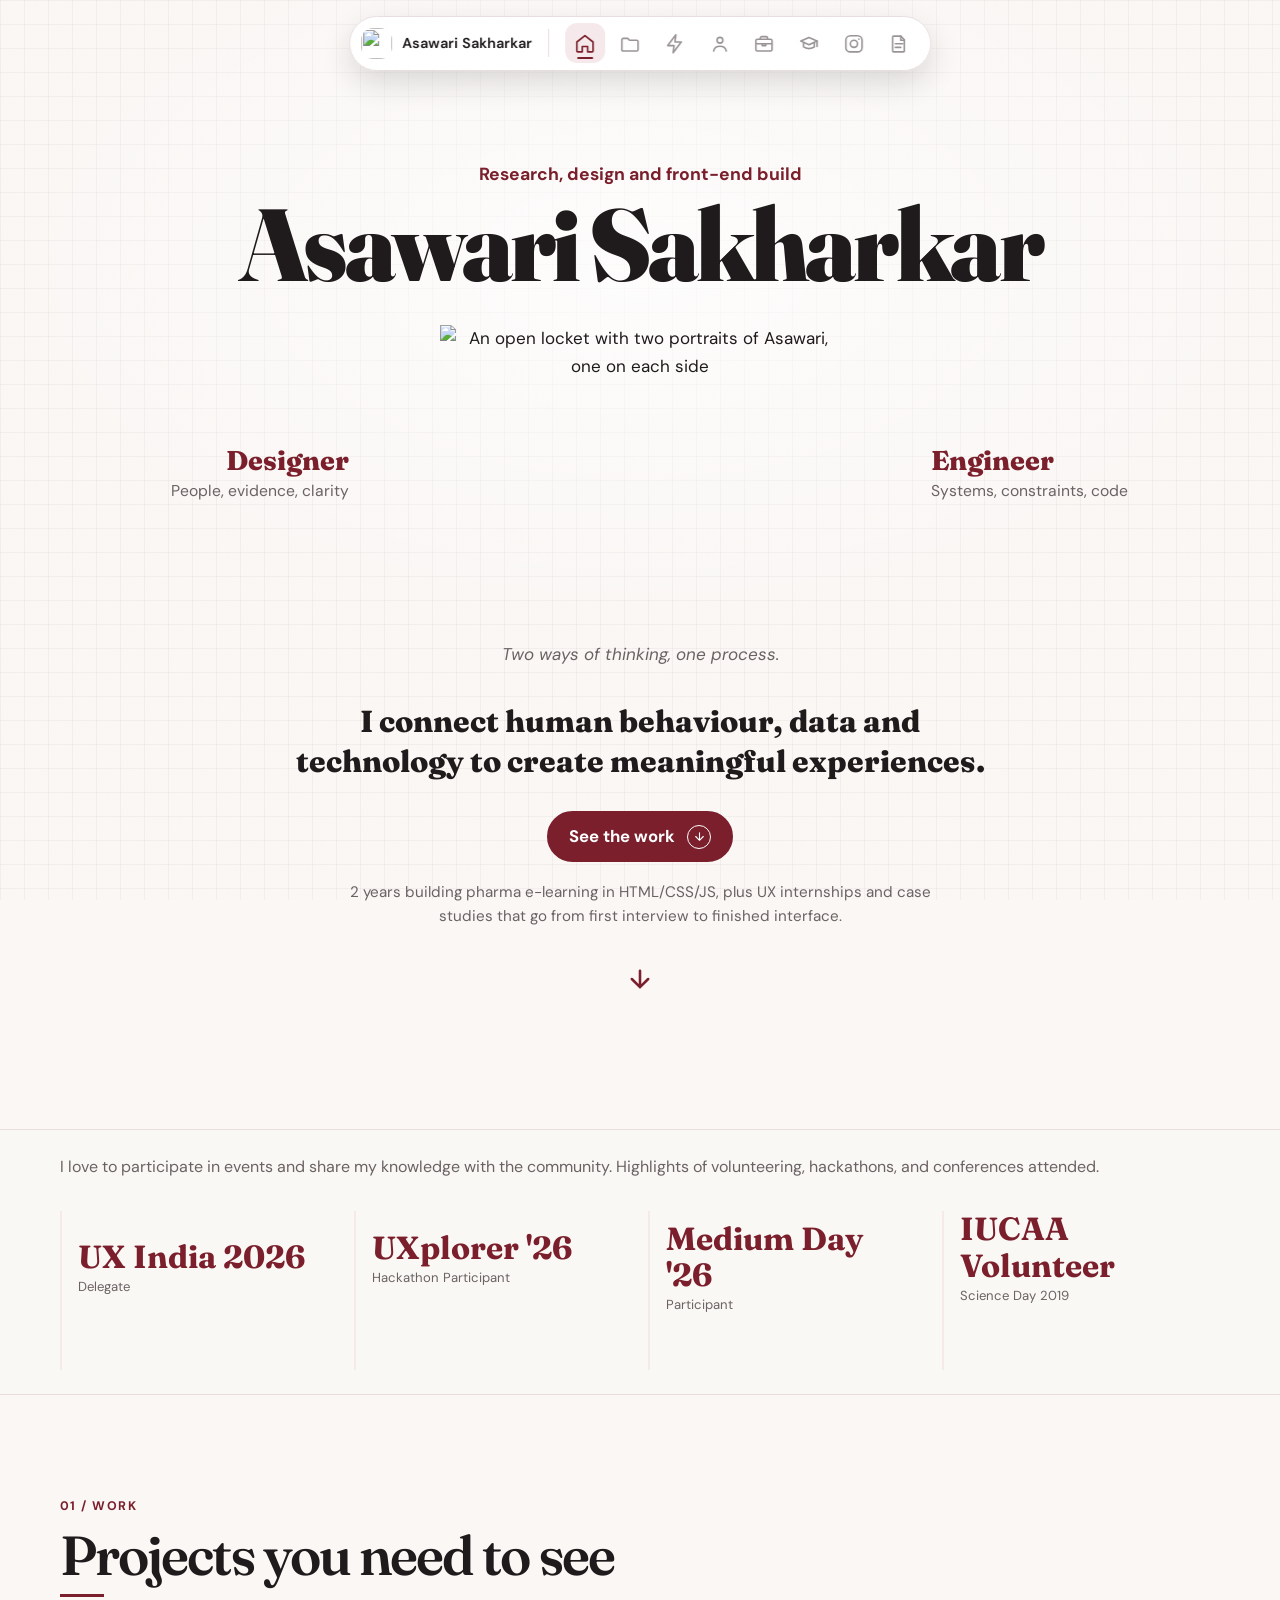
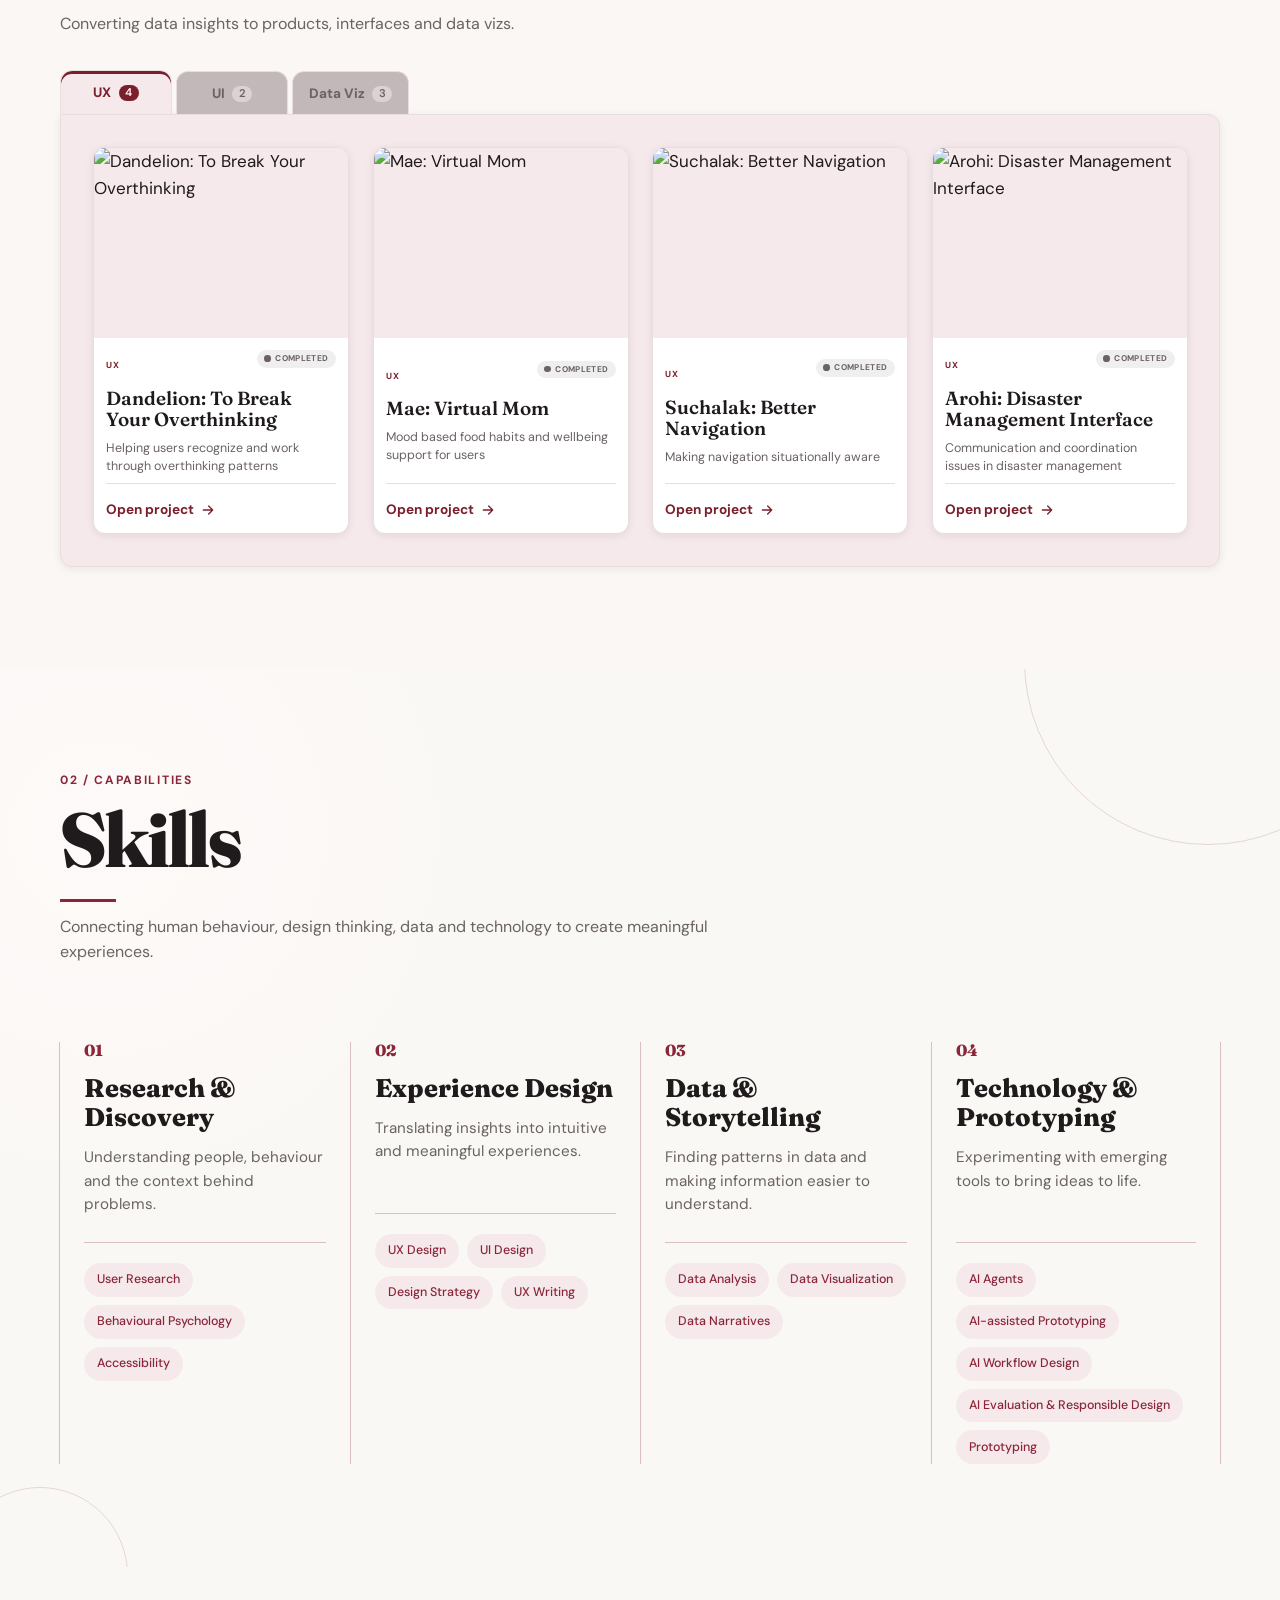
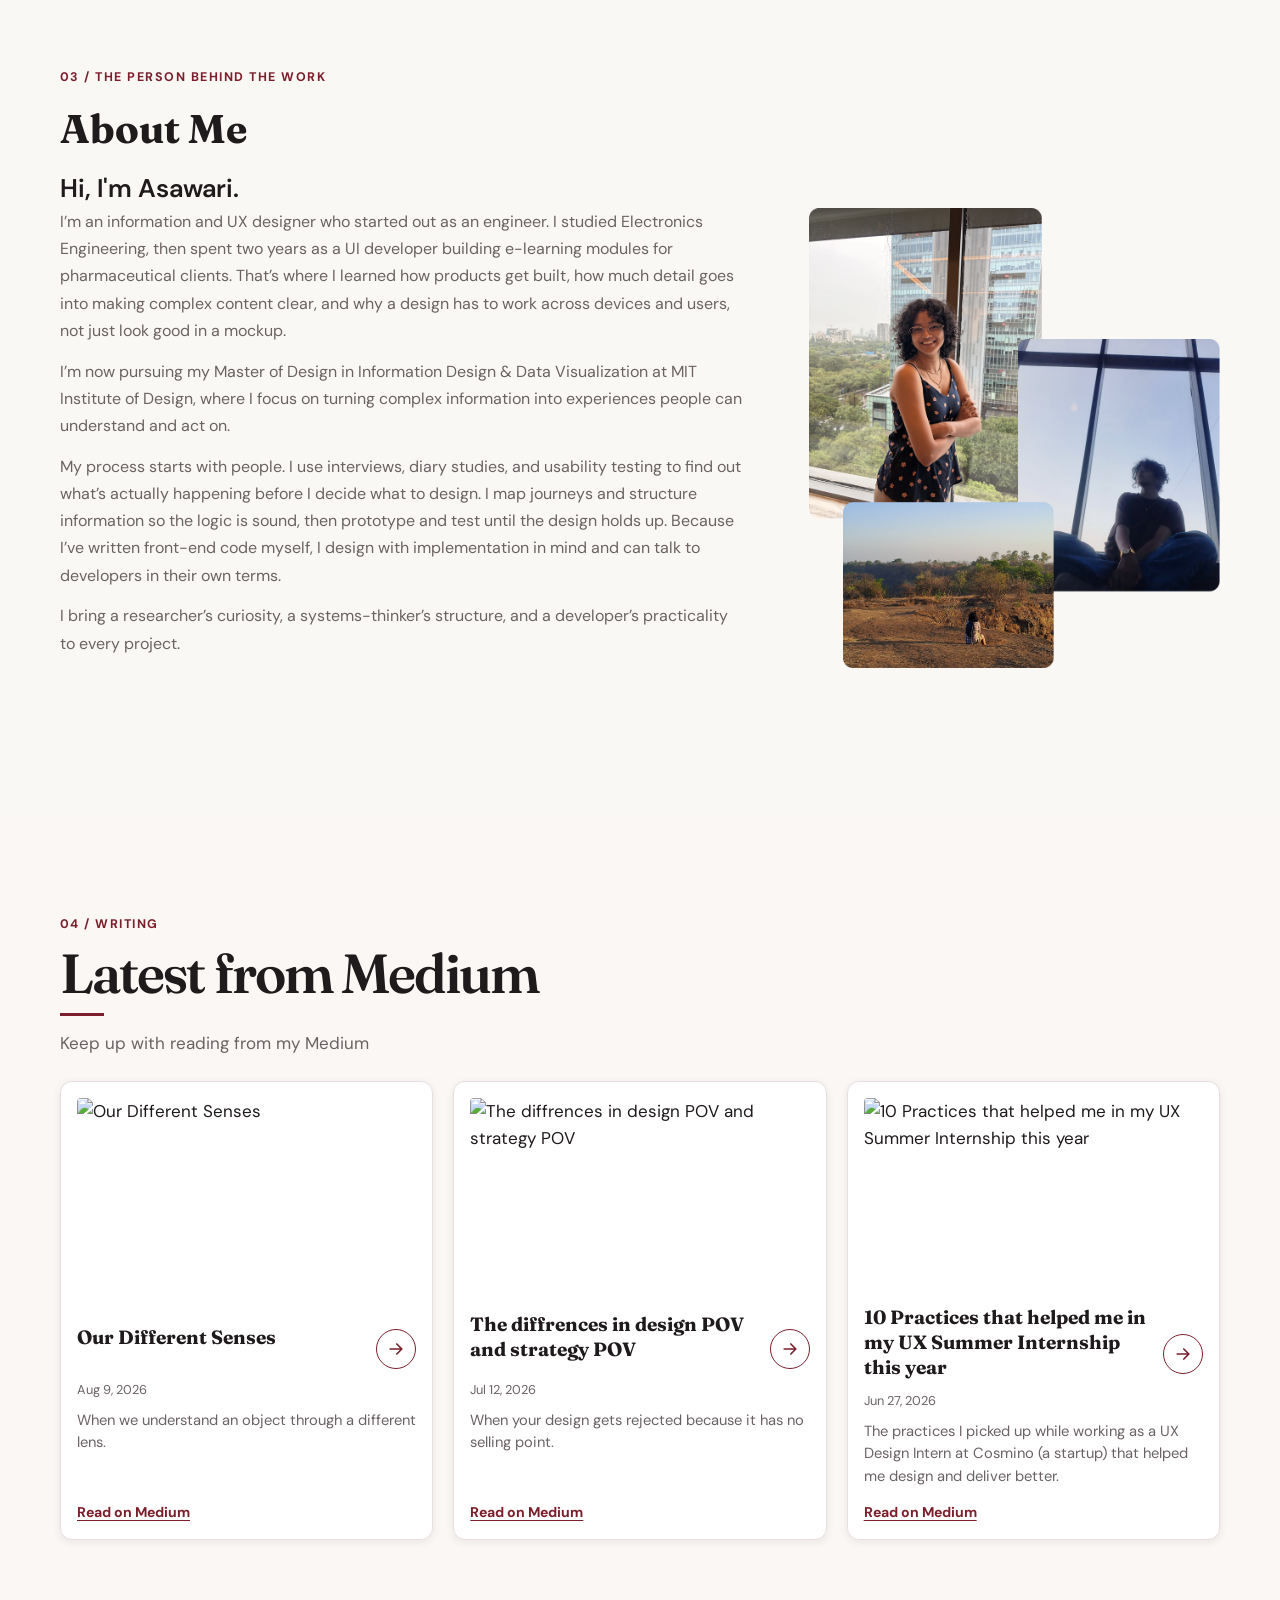
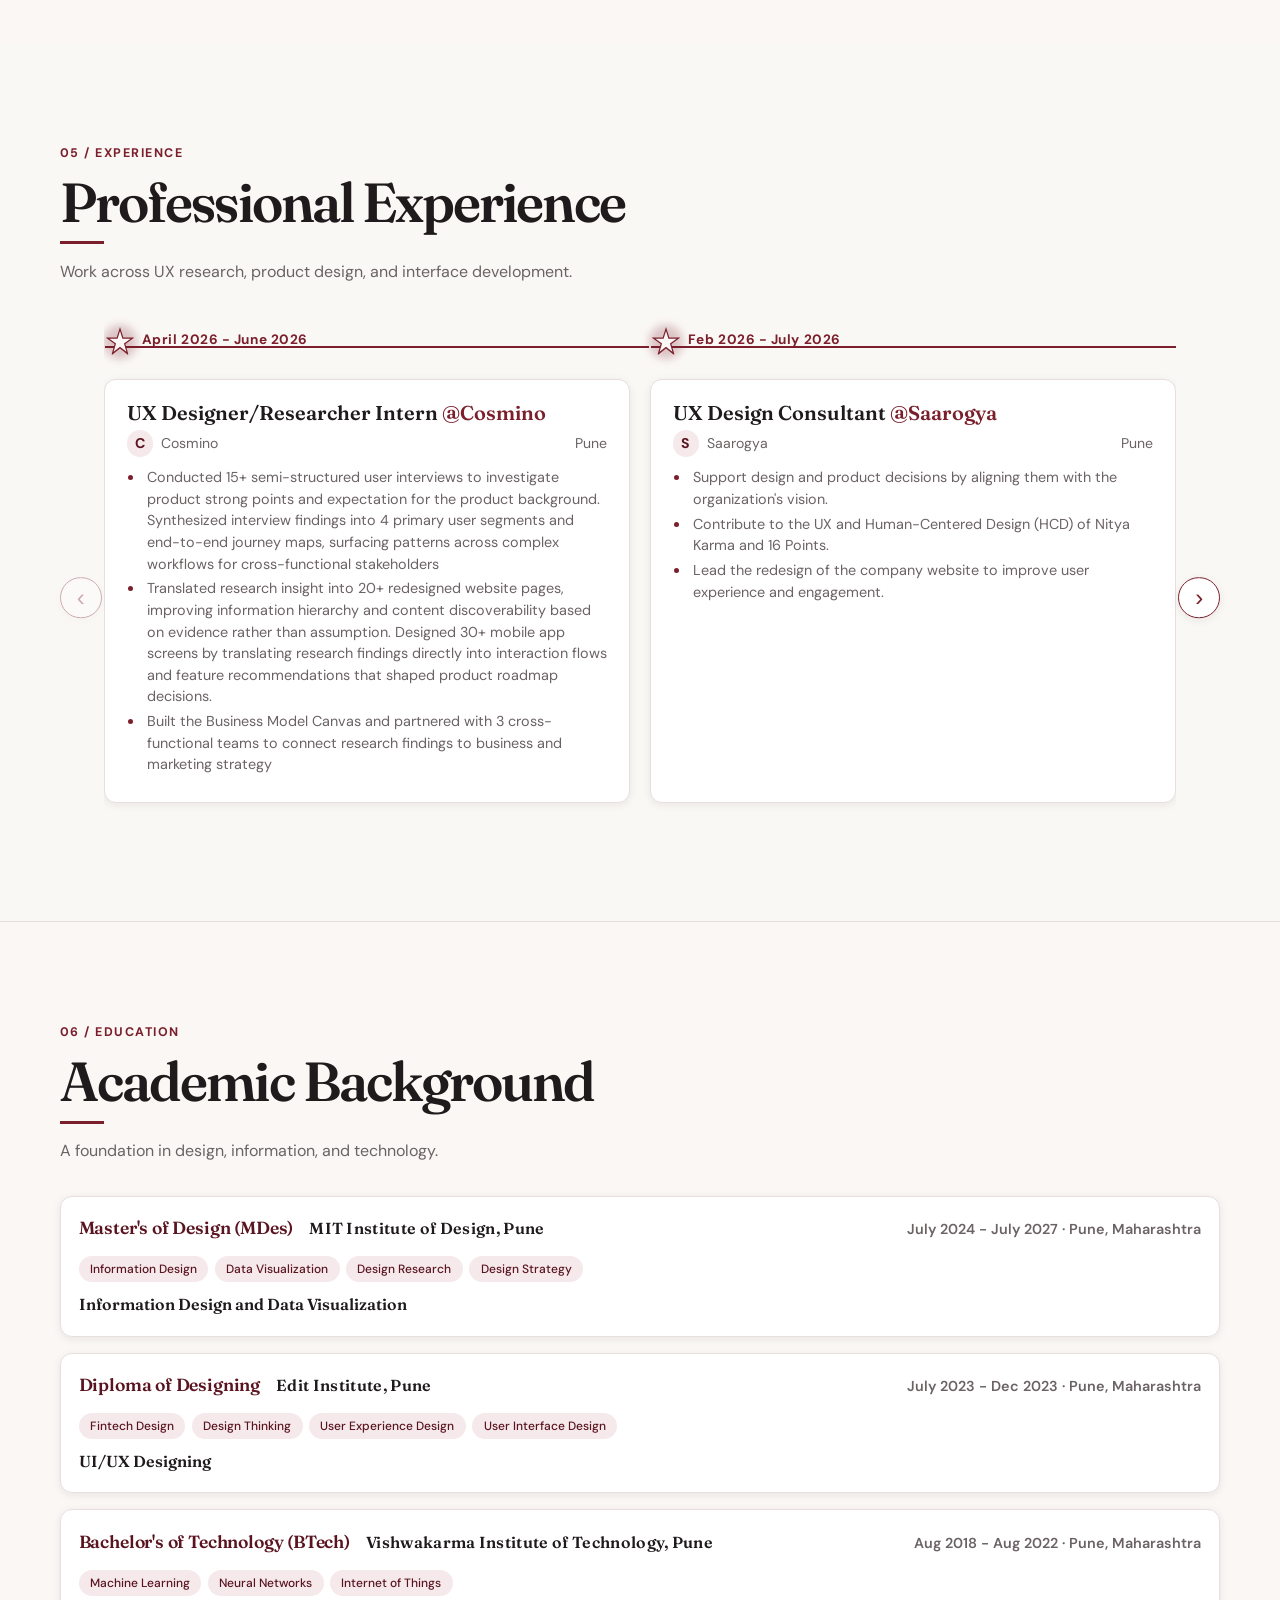
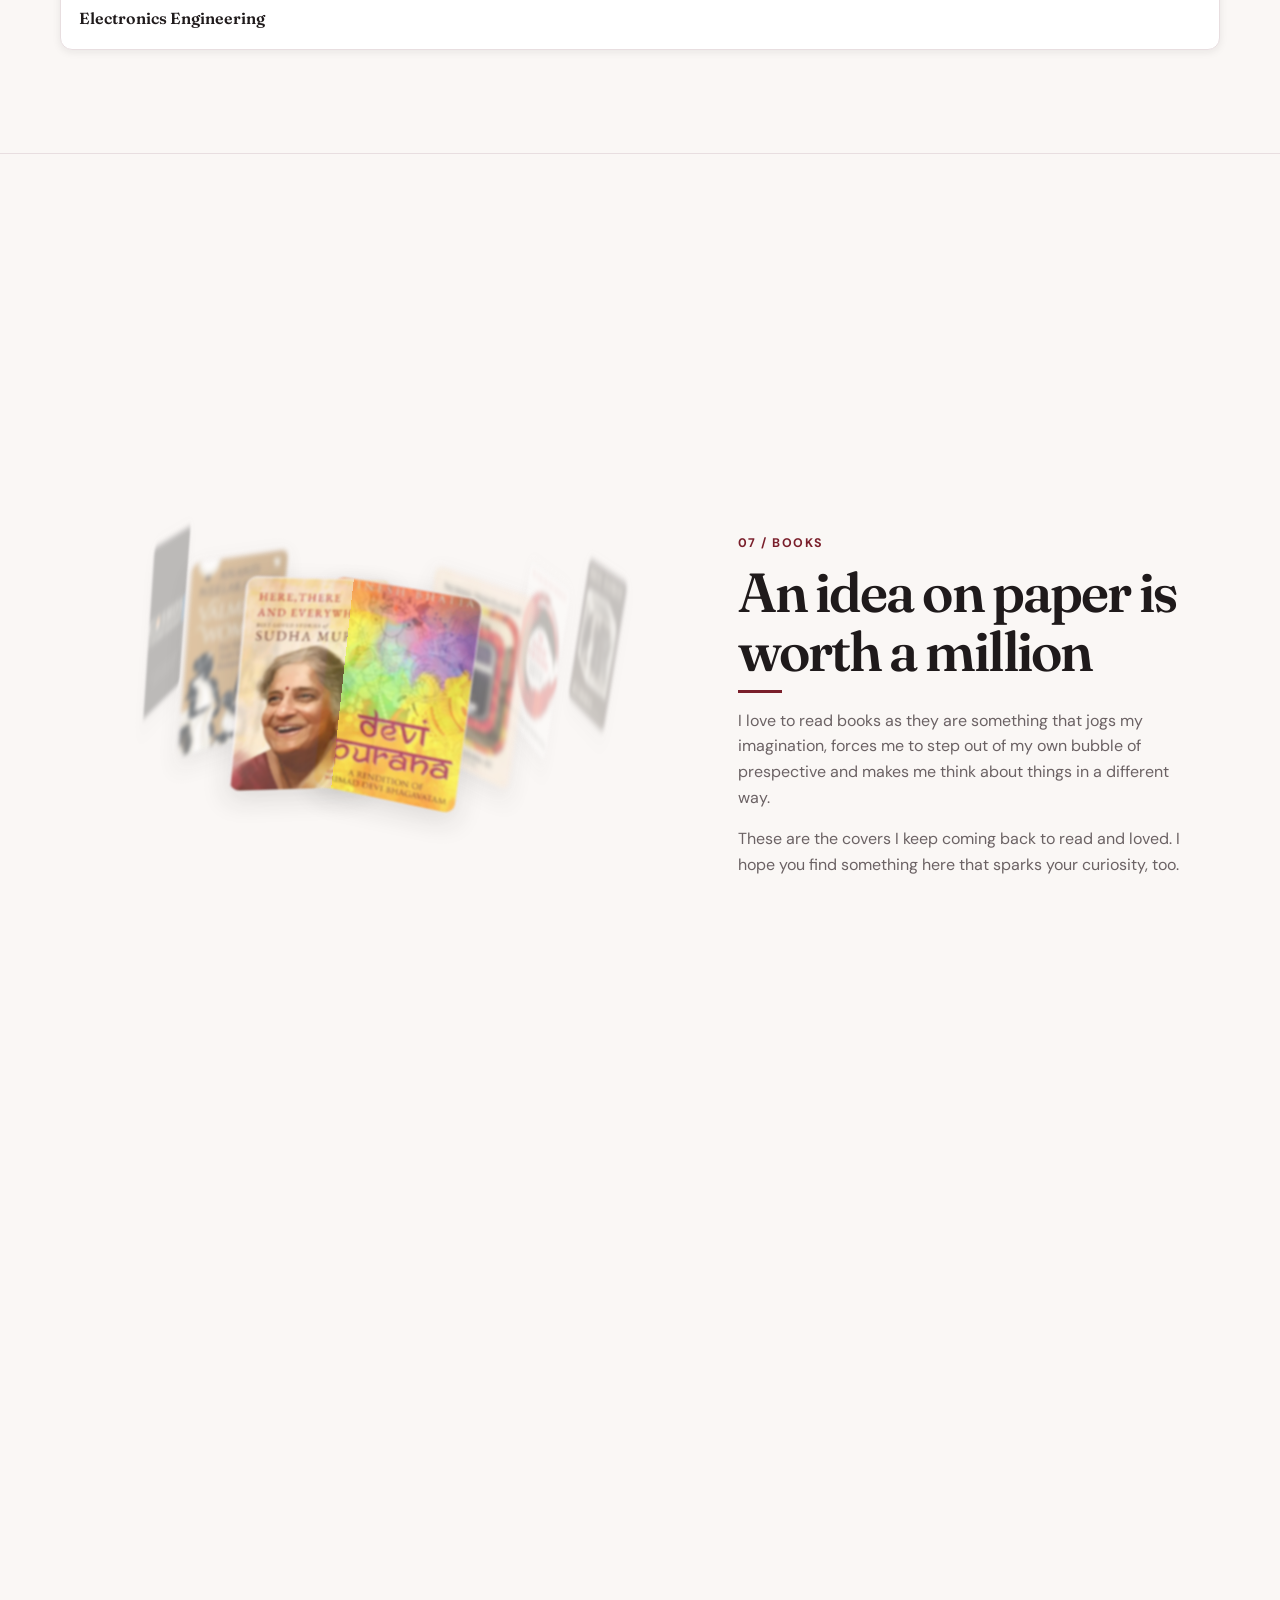
==== commit 763a6685: "vibe chaneg 2" ====
--- a/index.html
+++ b/index.html
@@ -111,28 +111,28 @@
         </div>
       </section>
 
+      <!-- ===================== PROJECTS ===================== -->
+      <section class="projects" id="work">
+        <div class="container">
+          <p class="section-eyebrow">01 / Work</p>
+          <h2 class="section-title" id="projects-heading">My Projects</h2>
+          <p class="section-subtitle">Converting data insights to products, interfaces and data vizs.</p>
+          <div class="folder" id="project-folder">
+            <div class="folder__tabs" role="tablist" aria-label="Project folders"></div>
+            <div class="folder__panel" id="project-panel"></div>
+          </div>
+        </div>
+      </section>
+
       <!-- ===================== EXPERTISE ===================== -->
       <section class="band-maroon expertise capability-section" id="expertise">
         <div class="container">
-          <p class="section-eyebrow">01 / Capabilities</p>
+          <p class="section-eyebrow">02 / Capabilities</p>
           <h2 class="section-title section-title--light" id="expertise-heading">
             Skills
           </h2>
           <p class="section-subtitle capability-section__subtitle">Connecting human behaviour, design thinking, data and technology to create meaningful experiences.</p>
           <ul class="tags" id="tags-list"></ul>
-        </div>
-      </section>
-
-      <!-- ===================== PROJECTS ===================== -->
-      <section class="projects" id="work">
-        <div class="container">
-          <p class="section-eyebrow">02 / Work</p>
-          <h2 class="section-title" id="projects-heading">My Projects</h2>
-          <p class="section-subtitle">Converting data insights to products, interfaces and data vizs.</p>
-          <div class="folder" id="project-folder">
-            <div class="folder__tabs" role="tablist" aria-label="Project folders"></div>
-            <div class="folder__panel" id="project-panel"></div>
-          </div>
         </div>
       </section>
 
@@ -169,7 +169,11 @@
           <p class="section-eyebrow">05 / Experience</p>
           <h2 class="section-title" id="experience-heading">My Experience</h2>
           <p class="section-subtitle">Work across UX research, product design, and interface development.</p>
-          <ol class="timeline" id="experience-list"></ol>
+          <div class="exp-carousel">
+            <button class="exp-carousel__nav exp-carousel__nav--prev" type="button" id="experience-prev" aria-label="Show previous experience">&#8249;</button>
+            <ol class="timeline" id="experience-list"></ol>
+            <button class="exp-carousel__nav exp-carousel__nav--next" type="button" id="experience-next" aria-label="Show next experience">&#8250;</button>
+          </div>
         </div>
       </section>
       <div class="section-break section-break--red"></div>
@@ -192,7 +196,6 @@
               <p class="section-eyebrow">07 / Books</p>
               <h2 class="section-title" id="books-heading">An idea on paper is worth a million</h2>
               <div class="books-section__description" id="books-description"></div>
-              <a class="books-section__skip" href="#connect">Skip books ↓</a>
             </div>
             <div class="books-ring-stage" id="books-stage" tabindex="0" aria-label="Book carousel">
               <div class="books-ring-stage__tilt">
@@ -229,4 +232,4 @@
     <script src="assets/js/hero-rotation.js"></script>
     <script src="assets/js/books-ring.js"></script>
   </body>
-</html>
+</html>
--- a/assets/css/styles.css
+++ b/assets/css/styles.css
@@ -21,7 +21,7 @@
   --color-burgundy-deep: var(--maroon-dark);
   --color-burgundy: var(--maroon);
   --color-maroon: var(--maroon);
-  --color-cream: var(--bg);
+  --color-cream: var(--color-background);
   --color-white: var(--surface);
   --color-rose-tint: var(--maroon-light);
   --color-gold: var(--maroon);
@@ -37,6 +37,8 @@
   --shadow-md: 0 12px 30px color-mix(in srgb, var(--color-text) 14%, transparent);
   --shadow-lg: 0 24px 60px color-mix(in srgb, var(--color-text) 22%, transparent);
   --color-maroon-soft: color-mix(in srgb, var(--color-maroon) 46%, transparent);
+  --maroon-hover: #8B2639;
+  --border-strong: #D9BFC4;
 
   --ease: cubic-bezier(0.22, 1, 0.36, 1);
 }
@@ -58,7 +60,13 @@
   margin: 0;
   font-family: var(--font-ui);
   color: var(--color-text);
-  background: var(--color-cream);
+  background-color: var(--color-background);
+  background-image:
+    radial-gradient(ellipse 70% 55% at 50% 30%, color-mix(in srgb, var(--surface) 75%, transparent), transparent 70%),
+    linear-gradient(color-mix(in srgb, var(--color-text) 4%, transparent) 1px, transparent 1px),
+    linear-gradient(90deg, color-mix(in srgb, var(--color-text) 4%, transparent) 1px, transparent 1px);
+  background-size: auto, 24px 24px, 24px 24px;
+  background-attachment: fixed;
   cursor: auto;
   line-height: 1.35;
   -webkit-font-smoothing: antialiased;
@@ -143,7 +151,7 @@
 }
 
 .site-header.is-scrolled {
-  box-shadow: 0 5px 22px color-mix(in srgb, var(--color-text) 14%, transparent);
+  box-shadow: var(--shadow-md);
 }
 
 .header__inner {
@@ -426,7 +434,7 @@
 .impact-panel__item:active {
   transform: translateY(-5px);
   background: var(--color-rose-tint);
-  box-shadow: 0 12px 28px color-mix(in srgb, var(--color-text) 18%, transparent);
+  box-shadow: var(--shadow-md);
 }
 
 .impact-panel__item:hover .impact-panel__caption,
@@ -547,7 +555,7 @@
 .article-card:focus-visible {
   transform: translateY(-4px);
   background: var(--color-rose-tint);
-  box-shadow: 0 16px 30px color-mix(in srgb, var(--color-text) 22%, transparent);
+  box-shadow: var(--shadow-lg);
 }
 
 .article-card:hover .article-card__excerpt,
@@ -649,7 +657,7 @@
   border: 1px solid var(--color-border);
   border-radius: var(--radius-card);
   background: color-mix(in srgb, var(--color-surface) 50%, transparent);
-  box-shadow: 0 4px 16px color-mix(in srgb, var(--color-text) 5%, transparent);
+  box-shadow: var(--shadow-sm);
   transition:
     transform 220ms ease,
     border-color 220ms ease,
@@ -660,7 +668,7 @@
 .project-entry:focus-within {
   transform: translateY(-4px);
   border-color: var(--maroon);
-  box-shadow: 0 14px 28px rgb(90 20 31 / 12%);
+  box-shadow: var(--shadow-md);
 }
 
 .project-card {
@@ -739,7 +747,7 @@
 
 .project-card:hover {
   transform: translateY(-4px);
-  box-shadow: 0 18px 35px color-mix(in srgb, var(--color-text) 18%, transparent);
+  box-shadow: var(--shadow-md);
 }
 
 /* "See more on Behance" button */
@@ -959,7 +967,7 @@
    PROJECT DETAIL PAGE
    ========================================================================== */
 .project-detail {
-  background: var(--color-cream);
+  background: var(--color-background);
   padding-block: 1.5rem 4rem;
   scroll-margin-top: var(--header-height);
 }
@@ -1084,7 +1092,7 @@
   overflow-x: auto;
   padding-block: 1rem;
   border-block: 1px solid var(--color-border);
-  background: color-mix(in srgb, var(--color-cream) 92%, transparent);
+  background: color-mix(in srgb, var(--color-background) 92%, transparent);
   backdrop-filter: blur(12px);
 }
 
@@ -1201,7 +1209,7 @@
 
 .project-detail__more { padding-block: 4rem 5rem; }
 .project-detail__project-grid { display: grid; grid-template-columns: repeat(2, minmax(0, 1fr)); gap: 1.5rem; }
-.project-detail__project-card { display: grid; gap: 0.75rem; padding: 1rem; border: 1px solid var(--color-border); border-radius: 1rem; background: var(--color-cream); color: var(--color-text); transition: transform 250ms ease-out, border-color 250ms ease-out, box-shadow 250ms ease-out; }
+.project-detail__project-card { display: grid; gap: 0.75rem; padding: 1rem; border: 1px solid var(--color-border); border-radius: 1rem; background: var(--color-background); color: var(--color-text); transition: transform 250ms ease-out, border-color 250ms ease-out, box-shadow 250ms ease-out; }
 .project-detail__project-card:hover { transform: translateY(-4px); border-color: var(--color-maroon); box-shadow: var(--shadow-md); }
 .project-detail__project-card:active { transform: scale(0.99); }
 .project-detail__project-card:focus-visible { outline: 2px solid var(--color-maroon); outline-offset: 3px; }
@@ -1465,7 +1473,7 @@
   content: "";
   position: absolute;
   inset: 4px;
-  background: var(--color-cream);
+  background: var(--color-background);
   clip-path: polygon(
     50% 0,
     61% 35%,
@@ -1481,7 +1489,7 @@
 }
 
 .timeline--edu .timeline__dot {
-  background: var(--color-cream);
+  background: var(--color-background);
 }
 
 .timeline--edu .timeline__dot--filled {
@@ -1741,7 +1749,7 @@
 
 .outfit:hover {
   transform: translateY(-8px) scale(1.02);
-  box-shadow: 0 18px 40px color-mix(in srgb, var(--color-text) 35%, transparent);
+  box-shadow: var(--shadow-lg);
 }
 
 .outfit img {
@@ -1766,7 +1774,7 @@
 
 .book-cover:hover {
   transform: translateY(-8px) scale(1.02);
-  box-shadow: 0 18px 40px color-mix(in srgb, var(--color-text) 35%, transparent);
+  box-shadow: var(--shadow-lg);
 }
 
 .book-cover img,
@@ -1806,7 +1814,7 @@
    CONNECT / FOOTER
    ========================================================================== */
 .connect {
-  background: var(--color-cream);
+  background: var(--color-background);
   padding-block: clamp(2.5rem, 5vw, 4rem);
 }
 
@@ -1990,7 +1998,7 @@
 }
 
 body {
-  background: var(--color-background);
+  background-color: var(--color-background);
   color: var(--color-text);
   font-family: var(--font-ui);
   font-size: 1.0625rem;
@@ -2050,13 +2058,13 @@
   background-image: none;
   color: var(--color-text);
   border-bottom: 1px solid color-mix(in srgb, var(--color-border) 75%, transparent);
-  box-shadow: 0 5px 22px color-mix(in srgb, var(--color-text) 7%, transparent);
+  box-shadow: var(--shadow-sm);
   -webkit-backdrop-filter: blur(14px);
   backdrop-filter: blur(14px);
 }
 
 .site-header.is-scrolled {
-  box-shadow: 0 5px 22px color-mix(in srgb, var(--color-text) 14%, transparent);
+  box-shadow: var(--shadow-md);
 }
 
 .header__inner {
@@ -2379,7 +2387,7 @@
   padding: 1rem;
   border: 1px solid var(--color-border);
   background: var(--color-surface);
-  box-shadow: 0 4px 16px color-mix(in srgb, var(--color-text) 5%, transparent);
+  box-shadow: var(--shadow-sm);
 }
 
 .article-card__image {
@@ -3209,7 +3217,7 @@
   border: 1px solid var(--border);
   border-radius: var(--radius-card);
   background: var(--surface);
-  box-shadow: 0 4px 16px rgb(31 26 27 / 5%);
+  box-shadow: var(--shadow-sm);
   transition:
     transform 220ms ease,
     border-color 220ms ease,
@@ -3220,7 +3228,7 @@
 .timeline--edu .timeline__item:focus-within {
   transform: translateY(-4px);
   border-color: var(--maroon);
-  box-shadow: 0 12px 28px rgb(90 20 31 / 12%);
+  box-shadow: var(--shadow-md);
 }
 
 .timeline--edu .timeline__item:hover .project-tags__item,
@@ -3304,13 +3312,13 @@
 
 .connect {
   background: var(--maroon-dark);
-  color: var(--bg);
+  color: var(--color-background);
 }
 
 .connect .section-title,
 .connect .section-eyebrow,
 .connect .colophon {
-  color: var(--bg);
+  color: var(--color-background);
 }
 
 .connect .section-title::after {
@@ -3318,7 +3326,7 @@
 }
 
 .connect__email {
-  background: var(--bg);
+  background: var(--color-background);
   color: var(--maroon-dark);
 }
 
@@ -3329,7 +3337,7 @@
 }
 
 .connect__link {
-  color: var(--bg);
+  color: var(--color-background);
 }
 
 .connect__link:hover,
@@ -3338,14 +3346,14 @@
 }
 
 .connect__link .arrow {
-  border-color: var(--bg);
-  color: var(--bg);
+  border-color: var(--color-background);
+  color: var(--color-background);
 }
 
 .connect .back-to-top {
   display: inline-block;
   margin-top: 0.8rem;
-  color: var(--bg);
+  color: var(--color-background);
   font-size: 0.9rem;
   font-weight: 600;
 }
@@ -3783,14 +3791,14 @@
   padding-block: clamp(4rem, 8vw, 7rem);
   background:
     radial-gradient(circle at 8% 18%, rgba(255, 250, 250, 0.7), transparent 28%),
-    #f6e9eb;
-  color: #21191b;
+    var(--maroon-light);
+  color: var(--text);
 }
 
 .capability-section::before,
 .capability-section::after {
   position: absolute;
-  border: 1px solid rgba(139, 38, 57, 0.16);
+  border: 1px solid color-mix(in srgb, var(--maroon) 16%, transparent);
   border-radius: 50%;
   content: "";
   pointer-events: none;
@@ -3816,7 +3824,7 @@
 }
 
 .capability-section .section-eyebrow {
-  color: #8b2639;
+  color: var(--maroon-hover);
   font-size: 0.75rem;
   letter-spacing: 0.14em;
 }
@@ -3825,7 +3833,7 @@
   position: relative;
   display: inline-block;
   margin-bottom: 1.25rem;
-  color: #21191b;
+  color: var(--text);
   font-family: var(--font-meta);
   font-size: clamp(2.8rem, 6vw, 5rem);
   font-weight: 800;
@@ -3837,14 +3845,14 @@
   bottom: -0.5rem;
   width: 3.5rem;
   height: 3px;
-  background: #8b2639;
+  background: var(--maroon-hover);
   content: "";
 }
 
 .capability-section__subtitle {
   max-width: 46rem;
   margin-bottom: clamp(3rem, 6vw, 5rem);
-  color: #716467;
+  color: var(--muted);
   font-size: 1rem;
 }
 
@@ -3858,7 +3866,7 @@
   min-height: 23rem;
   padding: 0 1.5rem;
   border: 0;
-  border-left: 1px solid #d9bfc4;
+  border-left: 1px solid var(--border-strong);
   border-radius: 0;
   background: transparent;
 }
@@ -3876,13 +3884,13 @@
 }
 
 .capability-section .tag-group:last-child {
-  border-right: 1px solid #d9bfc4;
+  border-right: 1px solid var(--border-strong);
 }
 
 .capability-section .tag-group__number {
   display: block;
   margin-bottom: 1rem;
-  color: #8b2639;
+  color: var(--maroon-hover);
   font-family: var(--font-meta);
   font-size: 1rem;
   font-weight: 800;
@@ -3891,7 +3899,7 @@
 
 .capability-section .tag-group__title {
   margin: 0 0 0.85rem;
-  color: #21191b;
+  color: var(--text);
   font-family: var(--font-meta);
   font-size: clamp(1.35rem, 2vw, 1.75rem);
   font-weight: 800;
@@ -3901,7 +3909,7 @@
 .capability-section .tag-group__description {
   min-height: 4.5rem;
   margin: 0;
-  color: #716467;
+  color: var(--muted);
   font-family: var(--font-ui);
   font-size: 0.95rem;
   line-height: 1.55;
@@ -3911,7 +3919,7 @@
   display: block;
   height: 1px;
   margin: 1.5rem 0 1.25rem;
-  background: #d9bfc4;
+  background: var(--border-strong);
 }
 
 .capability-section .tag-group__list {
@@ -3922,17 +3930,17 @@
   padding: 0.45rem 0.75rem;
   border: 1px solid transparent;
   border-radius: var(--radius-pill);
-  background: #f5dde2;
-  color: #8b2639;
+  background: var(--maroon-light);
+  color: var(--maroon-hover);
   font-size: 0.78rem;
   transition: background-color 180ms ease, color 180ms ease, border-color 180ms ease;
 }
 
 .capability-section .tag:hover,
 .capability-section .tag:focus-visible {
-  border-color: #8b2639;
-  background: #8b2639;
-  color: #fffafa;
+  border-color: var(--maroon-hover);
+  background: var(--maroon-hover);
+  color: var(--surface);
   transform: none;
 }
 
@@ -3947,7 +3955,7 @@
   }
 
   .capability-section .tag-group:nth-child(-n + 2) {
-    border-bottom: 1px solid #d9bfc4;
+    border-bottom: 1px solid var(--border-strong);
     padding-bottom: 3rem;
   }
 
@@ -3967,7 +3975,7 @@
     min-height: 0;
     padding: 0 0 2.5rem;
     border-right: 0;
-    border-bottom: 1px solid #d9bfc4;
+    border-bottom: 1px solid var(--border-strong);
     border-left: 0;
   }
 
@@ -3991,7 +3999,7 @@
   border: 0;
   background:
     radial-gradient(circle at 95% 8%, rgba(255, 250, 250, 0.8), transparent 22%),
-    #f6e9eb;
+    var(--maroon-light);
 }
 
 .proof-practice__layout {
@@ -4007,14 +4015,14 @@
 
 .proof-practice__intro .section-eyebrow {
   margin-bottom: 1.25rem;
-  color: #8b2639;
+  color: var(--maroon-hover);
   font-size: 0.75rem;
   letter-spacing: 0.14em;
 }
 
 .proof-practice__heading {
   margin: 0 0 1.25rem;
-  color: #21191b;
+  color: var(--text);
   font-family: var(--font-meta);
   font-size: clamp(2.3rem, 4vw, 4rem);
   font-weight: 800;
@@ -4023,7 +4031,7 @@
 
 .proof-practice__supporting {
   margin: 0;
-  color: #716467;
+  color: var(--muted);
   font-size: 1rem;
   line-height: 1.6;
 }
@@ -4039,10 +4047,10 @@
   overflow: hidden;
   justify-content: flex-start;
   padding: 1.5rem 1.25rem;
-  border: 1px solid #e8d3d8;
+  border: 1px solid var(--border);
   border-radius: 20px;
   background: rgba(255, 250, 250, 0.82);
-  color: #21191b;
+  color: var(--text);
   transition: transform 240ms var(--ease), background-color 240ms ease, border-color 240ms ease;
 }
 
@@ -4053,7 +4061,7 @@
   right: -2.5rem;
   width: 7rem;
   height: 7rem;
-  border: 1px solid rgba(139, 38, 57, 0.12);
+  border: 1px solid color-mix(in srgb, var(--maroon) 12%, transparent);
   border-radius: 50%;
   content: "";
 }
@@ -4061,15 +4069,15 @@
 .proof-card:hover,
 .proof-card:focus-within {
   transform: translateY(-5px);
-  border-color: #d9bfc4;
-  background: #fffafa;
+  border-color: var(--border-strong);
+  background: var(--surface);
 }
 
 .proof-card__icon {
   width: 1.6rem;
   height: 1.6rem;
   margin-bottom: 1.5rem;
-  color: #8b2639;
+  color: var(--maroon-hover);
   stroke: currentColor;
   stroke-linecap: round;
   stroke-linejoin: round;
@@ -4079,14 +4087,14 @@
 
 .proof-card:hover .proof-card__icon,
 .proof-card:focus-within .proof-card__icon {
-  color: #21191b;
+  color: var(--text);
   transform: translateY(-2px);
 }
 
 .proof-card__metric {
   display: block;
   margin: 0 0 0.35rem;
-  color: #8b2639;
+  color: var(--maroon-hover);
   font-family: var(--font-meta);
   font-size: clamp(2.2rem, 4vw, 3.25rem);
   font-weight: 800;
@@ -4101,14 +4109,14 @@
 .proof-card__title {
   display: block;
   margin-bottom: 1rem;
-  color: #21191b;
+  color: var(--text);
   font-size: 0.92rem;
   font-weight: 700;
 }
 
 .proof-card__description {
   margin: auto 0 0;
-  color: #716467;
+  color: var(--muted);
   font-size: 0.8rem;
   line-height: 1.5;
 }
@@ -4393,7 +4401,7 @@
   color: var(--color-text);
   text-decoration: none;
   overflow: clip;
-  box-shadow: 0 8px 22px color-mix(in srgb, var(--color-text) 7%, transparent);
+  box-shadow: var(--shadow-sm);
   transition: transform 220ms ease, border-color 220ms ease, box-shadow 220ms ease;
 }
 
@@ -4401,7 +4409,7 @@
 .timeline-card:focus-visible {
   transform: translateY(-3px);
   border-color: var(--color-accent);
-  box-shadow: 0 10px 20px color-mix(in srgb, var(--color-accent) 12%, transparent);
+  box-shadow: var(--shadow-md);
 }
 
 .project-card__media {
@@ -5067,7 +5075,7 @@
   overflow-x: clip;
   padding-inline: clamp(1.5rem, 4vw, 4rem);
   padding-block: clamp(5rem, 8vw, 7rem);
-  min-height: calc(var(--books-pin-height, 100vh) + var(--books-scroll-extra, 320vh));
+  min-height: calc(var(--books-pin-height, 100vh) + var(--books-scroll-extra, 960vh));
   background: var(--color-background);
 }
 
@@ -5094,23 +5102,6 @@
 
 .books-section__description {
   max-width: 65ch;
-}
-
-.books-section__skip {
-  display: inline-block;
-  margin-top: 1.5rem;
-  font-size: 0.85rem;
-  letter-spacing: 0.08em;
-  text-transform: uppercase;
-  color: inherit;
-  opacity: 0.7;
-  text-decoration: none;
-  border-bottom: 1px solid currentColor;
-}
-
-.books-section__skip:hover,
-.books-section__skip:focus-visible {
-  opacity: 1;
 }
 
 .books-section__description .section-subtitle {
@@ -5227,3 +5218,227 @@
     height: calc(min(var(--books-card-w, 10rem), calc(100vw - 3rem)) * 1.5);
   }
 }
+
+/* ==========================================================================
+   PAGE BACKGROUND - let the body grid and glow show through the cream sections
+   ========================================================================== */
+#hero,
+#work,
+#articles,
+#education,
+#books {
+  background-color: transparent;
+}
+
+/* ==========================================================================
+   GRID OVERRIDE - tinted and white sections become semi-transparent so the
+   body grid shows through; their colour is kept as a light wash
+   ========================================================================== */
+#expertise,
+#about-me {
+  background-color: color-mix(in srgb, var(--bg) 40%, transparent);
+}
+
+#highlights,
+#experience {
+  background-color: color-mix(in srgb, var(--bg) 40%, transparent);
+}
+
+/* ==========================================================================
+   EXPERIENCE CAROUSEL: horizontal cards, two visible at a time, arrows on both sides
+   ========================================================================== */
+.exp-carousel {
+  position: relative;
+}
+
+#experience-list {
+  display: flex;
+  gap: 1.25rem;
+  margin: 0 3.25rem;
+  padding: 0.25rem 0 1rem;
+  overflow-x: auto;
+  scroll-snap-type: x mandatory;
+  scroll-behavior: smooth;
+  scrollbar-width: none;
+}
+
+#experience-list::-webkit-scrollbar {
+  display: none;
+}
+
+#experience-list::before {
+  display: none;
+}
+
+#experience-list > .timeline__item {
+  display: block;
+  flex: 0 0 calc((100% - 1.25rem) / 2);
+  min-width: 0;
+  margin: 0;
+  padding: 1.5rem 1.5rem 1.75rem;
+  border: 1px solid var(--color-border);
+  border-radius: var(--radius-card);
+  background: var(--surface);
+  box-shadow: var(--shadow-sm);
+  scroll-snap-align: start;
+}
+
+#experience-list > .timeline__item:last-child {
+  padding-bottom: 1.75rem;
+}
+
+#experience-list > .timeline__item::before {
+  display: none;
+}
+
+#experience-list .timeline__date {
+  display: block;
+  margin-bottom: 0.75rem;
+  color: var(--maroon);
+  font-size: 0.85rem;
+  font-weight: 700;
+  letter-spacing: 0.04em;
+}
+
+#experience-list .timeline__content {
+  padding-left: 2.6rem;
+}
+
+#experience-list .timeline__role {
+  display: block;
+  font-size: 1.25rem;
+  line-height: 1.25;
+}
+
+#experience-list .timeline__desc-list {
+  max-width: none;
+  margin-left: 0;
+  padding-left: 1.1rem;
+  font-size: 0.95rem;
+  line-height: 1.55;
+}
+
+.exp-carousel__nav {
+  position: absolute;
+  top: 50%;
+  z-index: 2;
+  display: grid;
+  width: 2.6rem;
+  height: 2.6rem;
+  place-items: center;
+  transform: translateY(-50%);
+  border: 1px solid var(--color-accent);
+  border-radius: 50%;
+  background: var(--surface);
+  box-shadow: var(--shadow-sm);
+  color: var(--color-accent);
+  font-size: 1.5rem;
+  line-height: 1;
+  cursor: pointer;
+  transition: background-color 180ms ease, color 180ms ease, opacity 180ms ease;
+}
+
+.exp-carousel__nav--prev {
+  left: 0;
+}
+
+.exp-carousel__nav--next {
+  right: 0;
+}
+
+.exp-carousel__nav:hover:not(:disabled),
+.exp-carousel__nav:focus-visible {
+  background: var(--color-accent);
+  color: var(--surface);
+}
+
+.exp-carousel__nav:disabled {
+  opacity: 0.35;
+  cursor: default;
+}
+
+@media (max-width: 700px) {
+  #experience-list {
+    margin: 0 2.4rem;
+  }
+
+  #experience-list > .timeline__item {
+    flex-basis: 100%;
+  }
+
+  .exp-carousel__nav {
+    width: 2.2rem;
+    height: 2.2rem;
+    font-size: 1.25rem;
+  }
+}
+
+/* ==========================================================================
+   EXPERIENCE TIMELINE (horizontal): line starts at the left, cards wider
+   ========================================================================== */
+#experience-list {
+  margin: 0 2.75rem;
+  padding: 3.9rem 0 1rem;
+}
+
+#experience-list > .timeline__item {
+  position: relative;
+  padding: 1.25rem 1.35rem 1.4rem;
+}
+
+/* horizontal line above each card; joins the next card across the gap */
+#experience-list > .timeline__item::before {
+  display: block;
+  position: absolute;
+  top: -2.1rem;
+  left: 0;
+  right: -1.25rem;
+  width: auto;
+  height: 2px;
+  background: var(--color-accent);
+  content: "";
+}
+
+#experience-list > .timeline__item:last-child::before {
+  right: 0;
+}
+
+#experience-list .timeline__date {
+  position: absolute;
+  top: -3.4rem;
+  left: 2.3rem;
+  margin: 0;
+  white-space: nowrap;
+}
+
+#experience-list .timeline__content {
+  padding-left: 0;
+}
+
+#experience-list .timeline__marker {
+  top: -4.55rem;
+  left: -1.35rem;
+}
+
+#experience-list .timeline__desc-list {
+  font-size: 0.9rem;
+  line-height: 1.5;
+}
+
+#experience-list .timeline__desc-item {
+  margin: 0.2rem 0;
+}
+
+.exp-carousel__nav {
+  top: calc(50% + 1.9rem);
+}
+
+@media (max-width: 700px) {
+  #experience-list {
+    margin: 0 2.2rem;
+  }
+
+  #experience-list > .timeline__item {
+    padding: 1.1rem 1.1rem 1.2rem;
+  }
+}
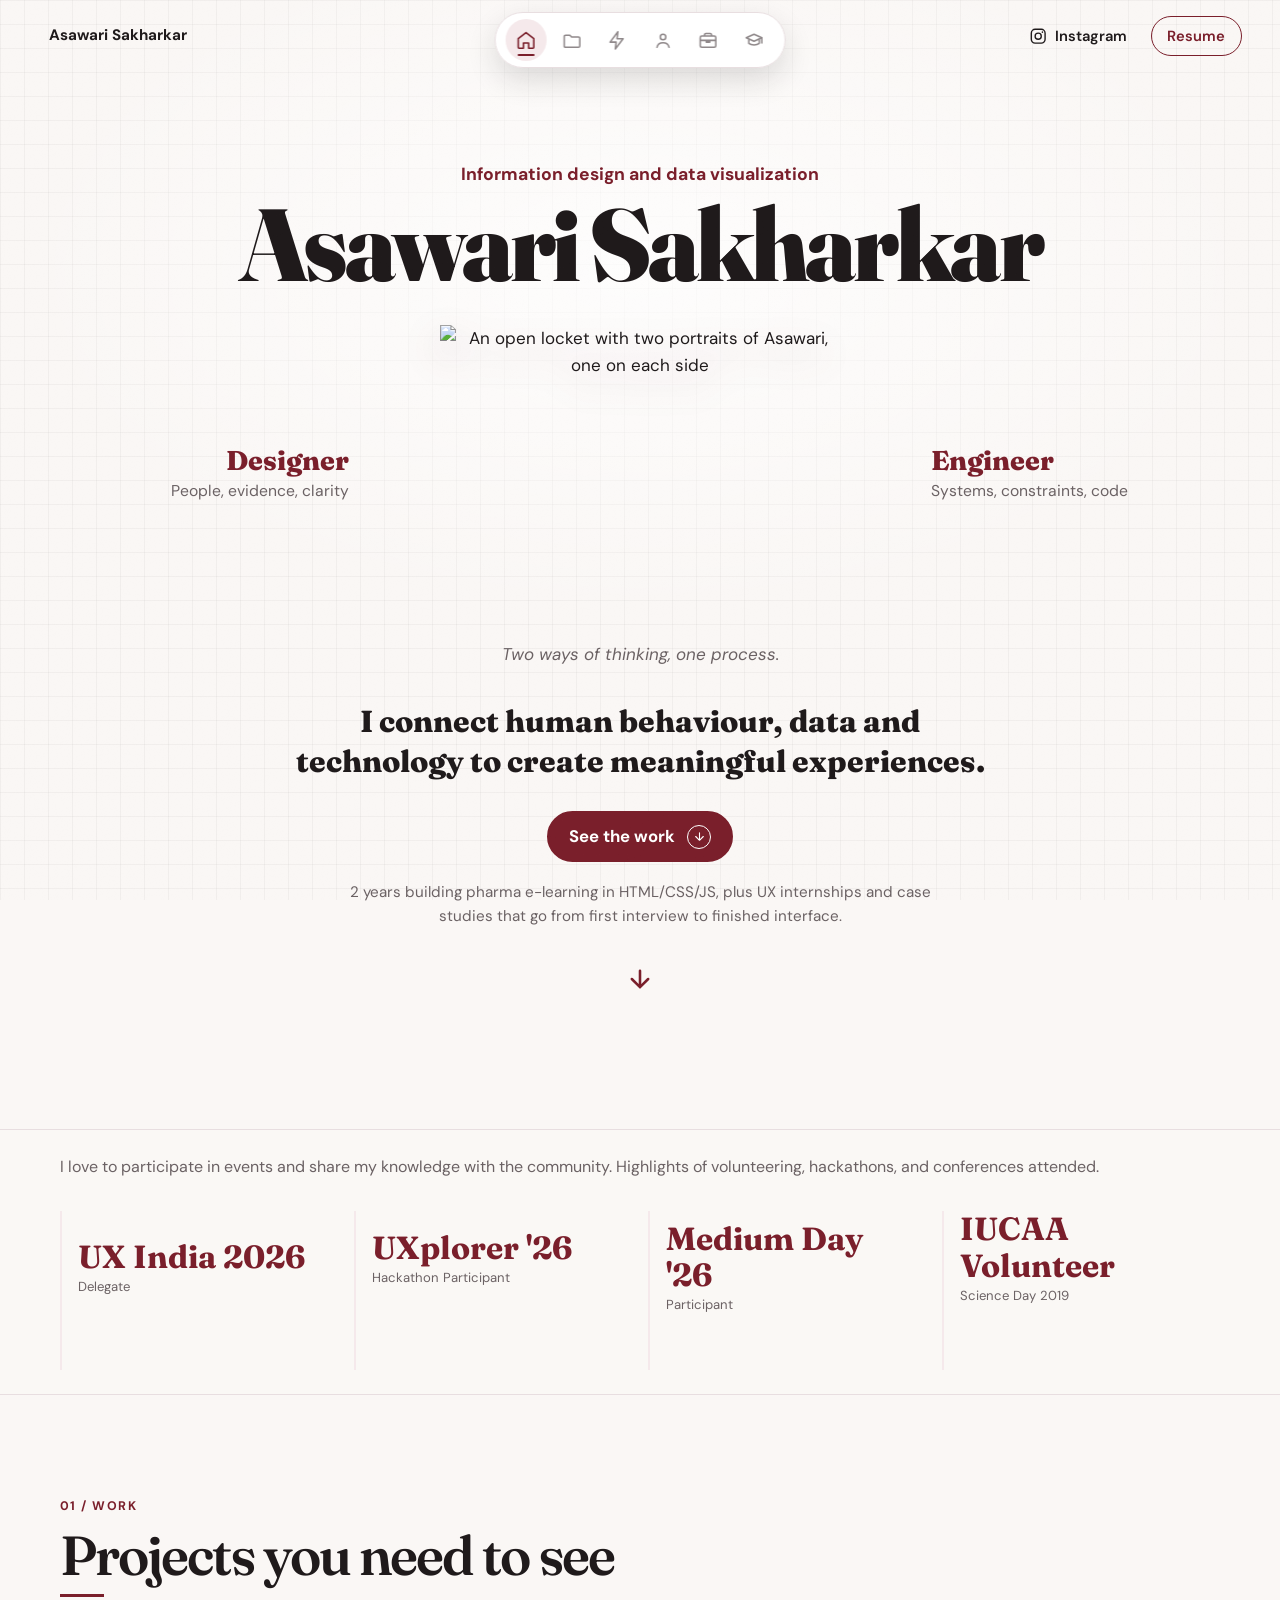
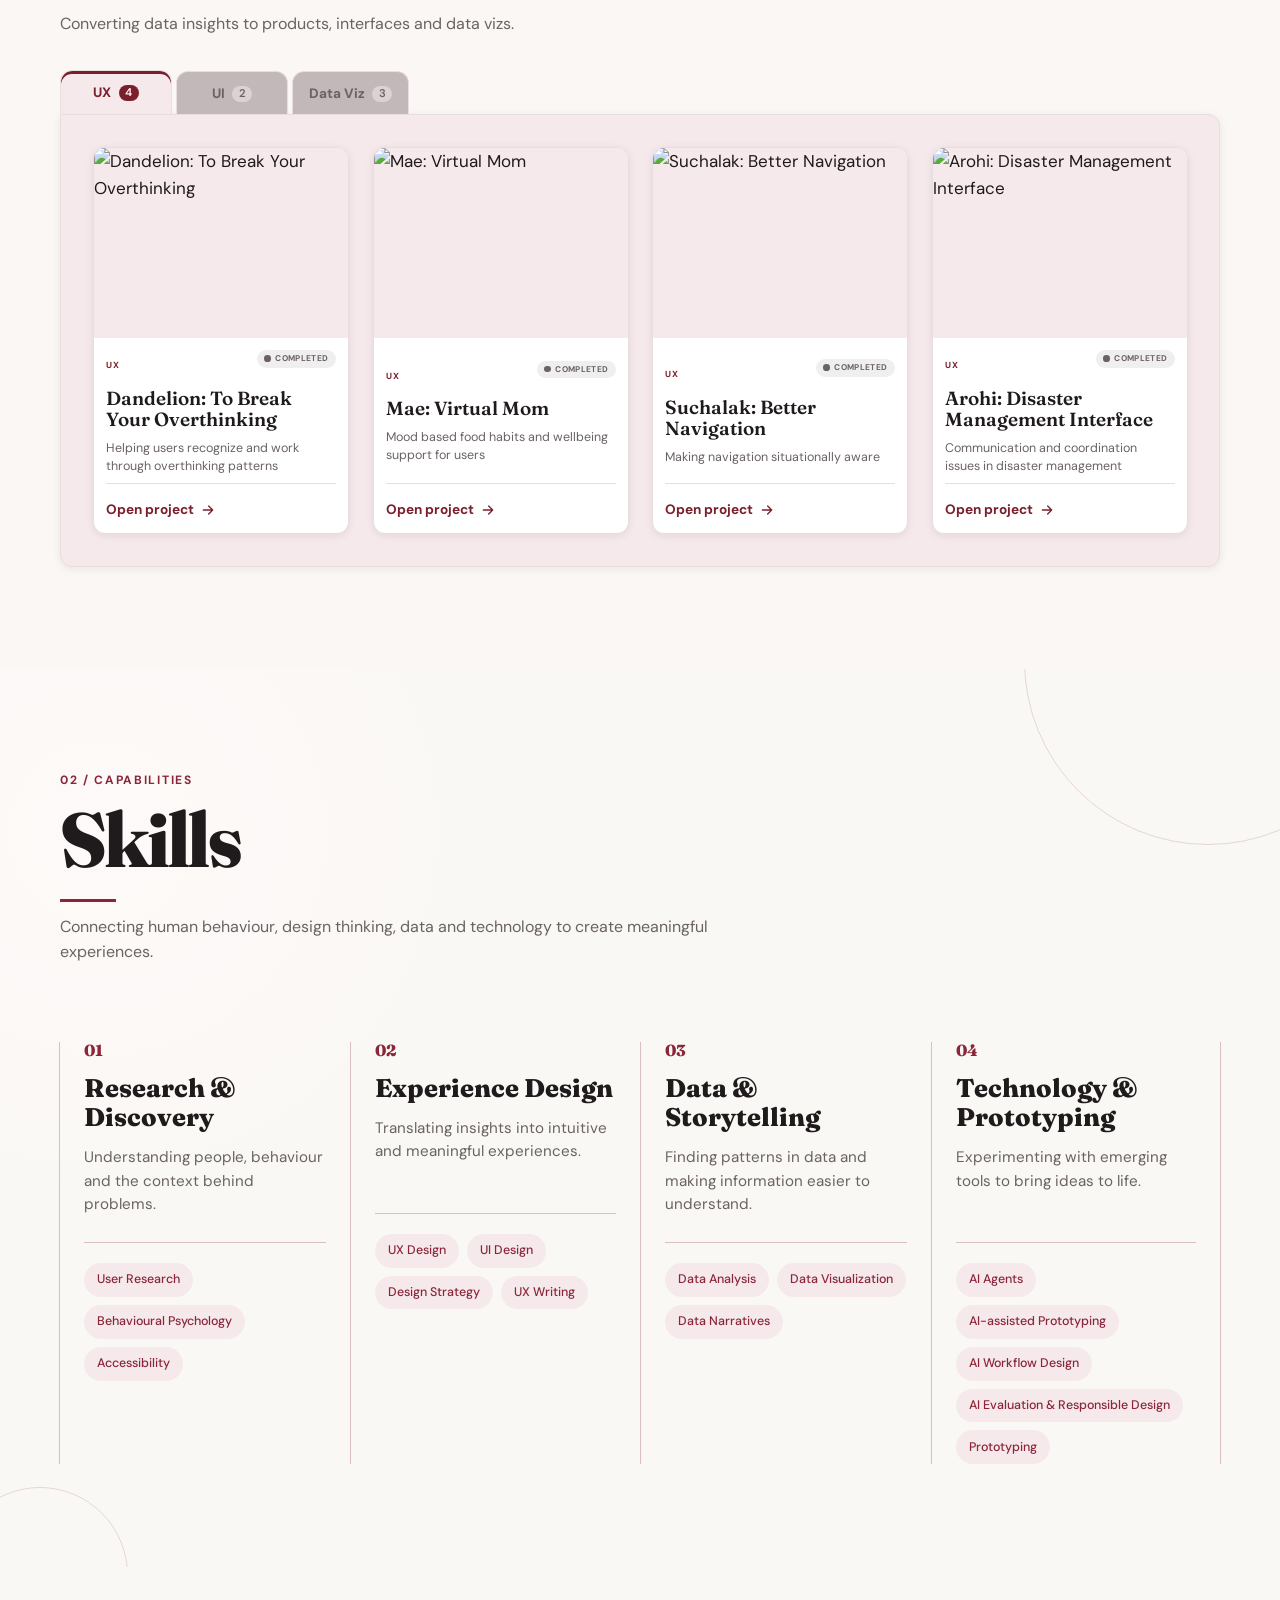
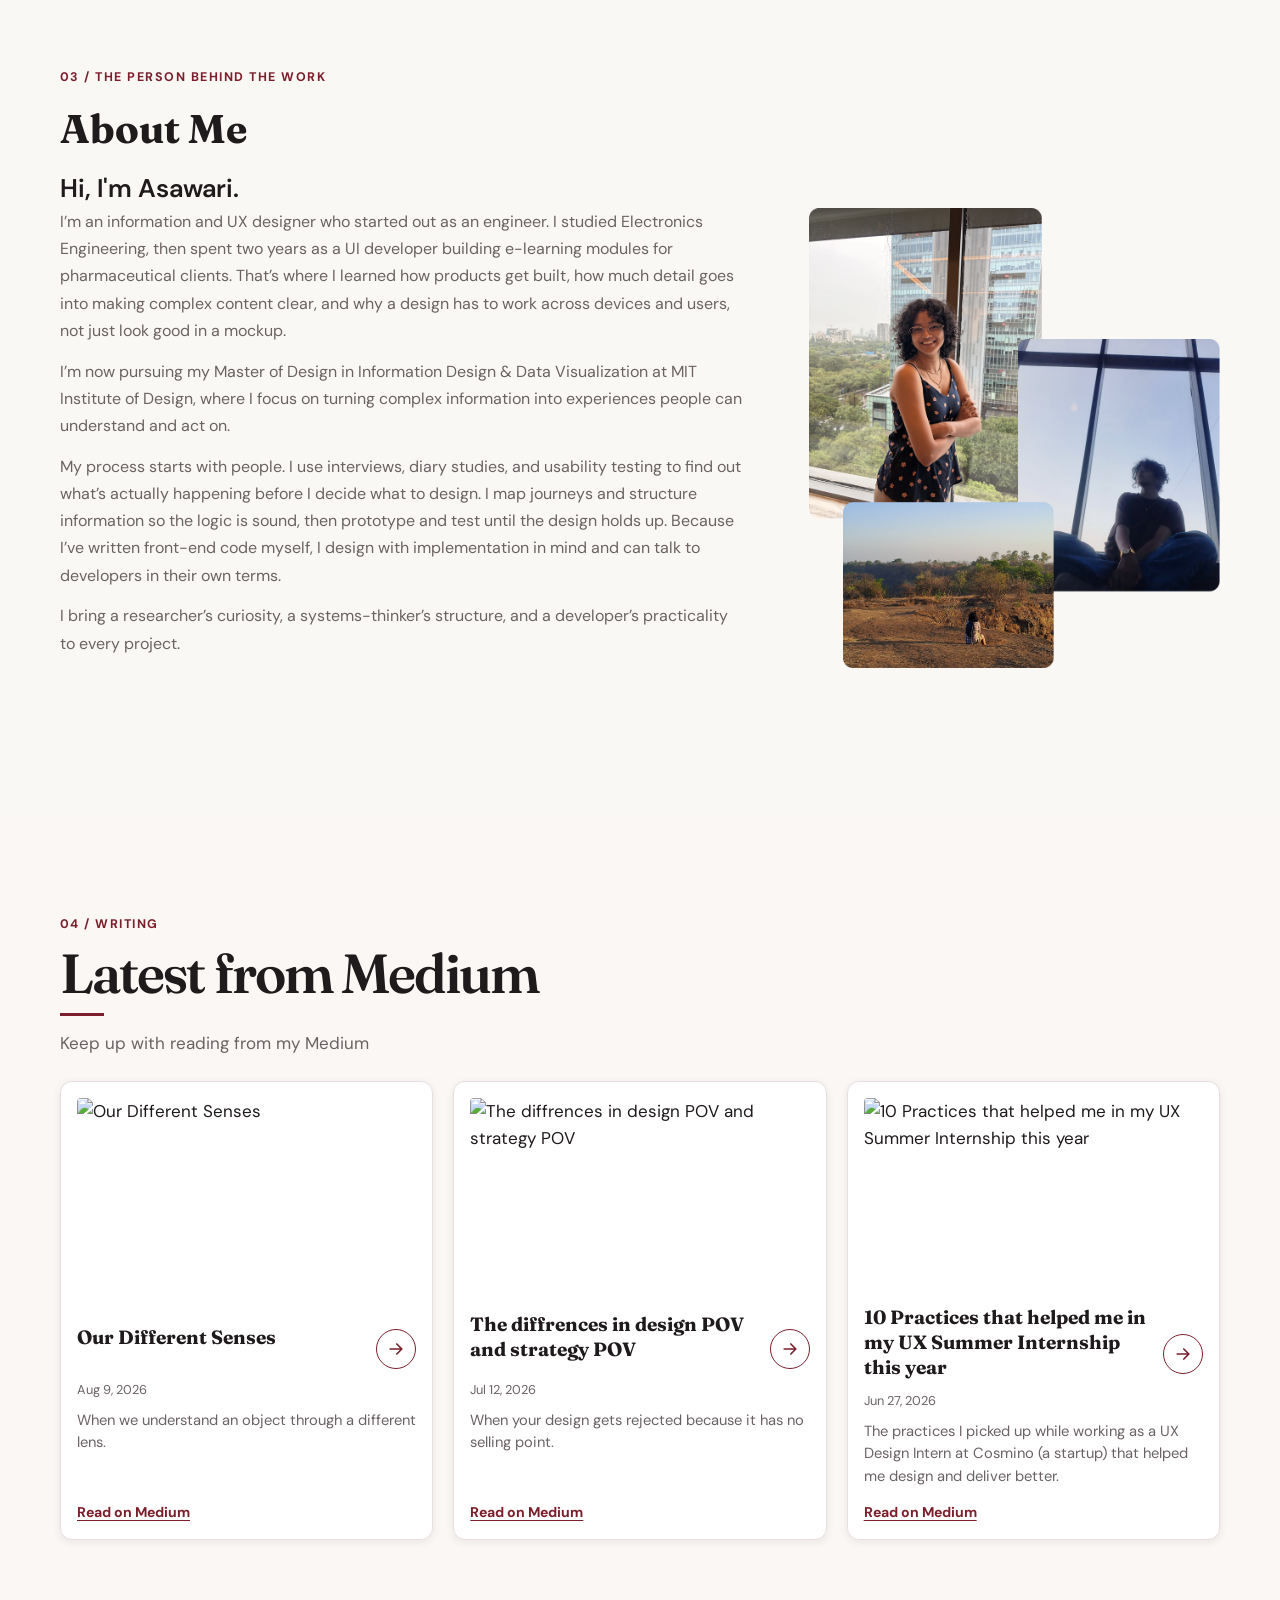
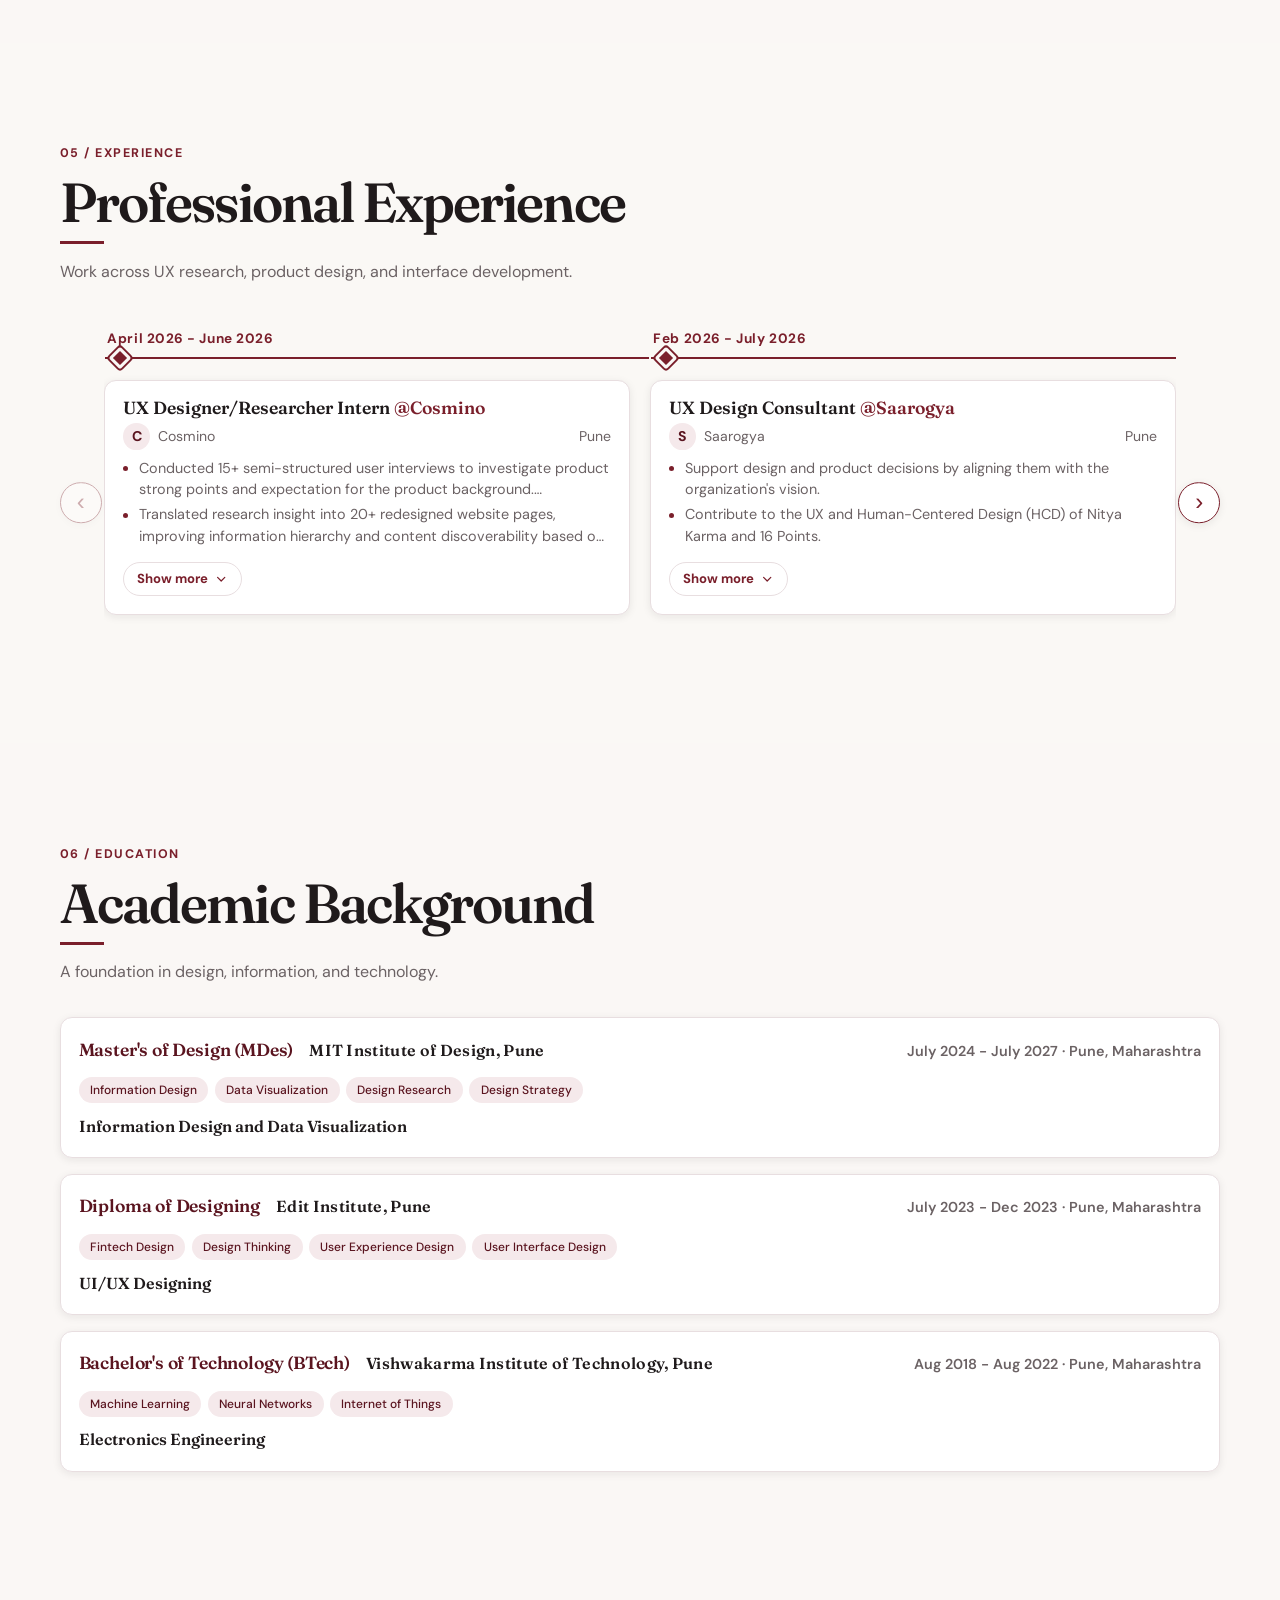
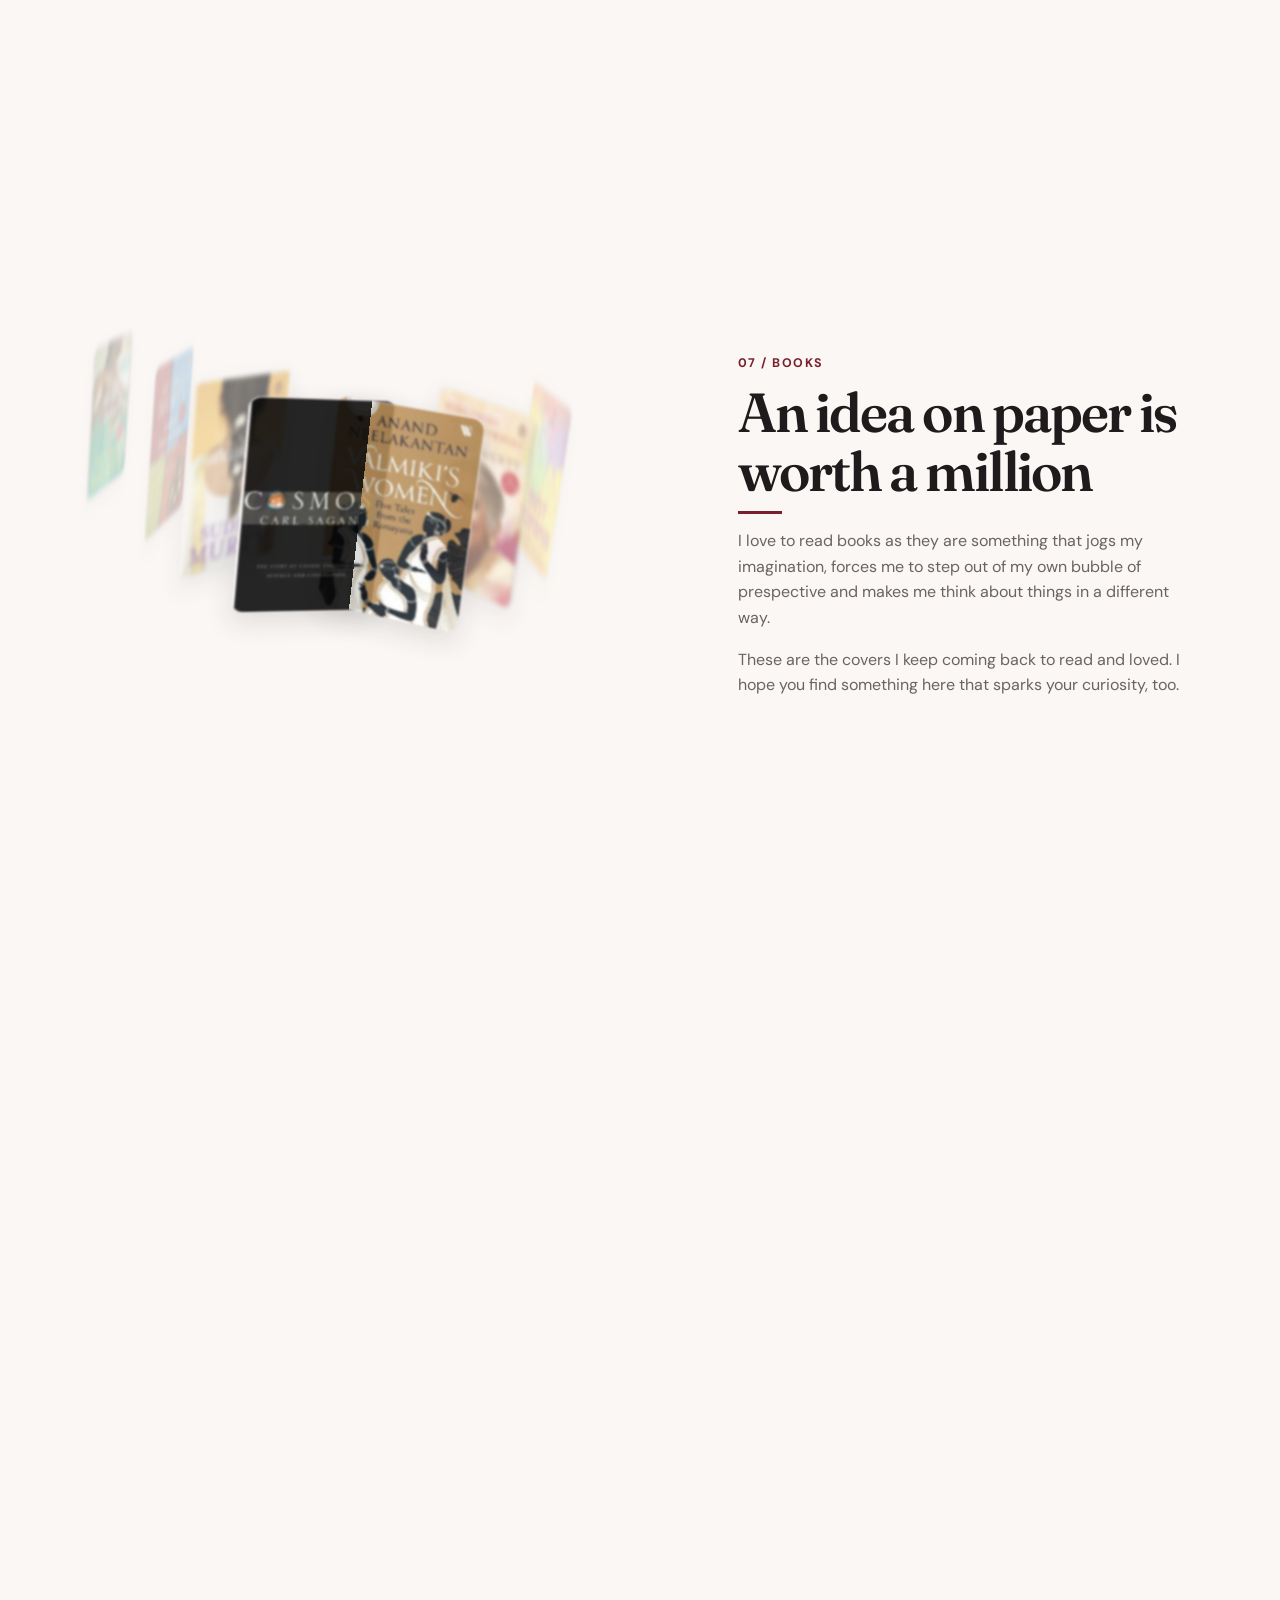
==== commit 2796816f: "new version of the protfolio" ====
--- a/index.html
+++ b/index.html
@@ -1,39 +1,38 @@
 <!DOCTYPE html>
 <html lang="en">
-  <head>
-    <meta charset="UTF-8" />
-    <meta name="viewport" content="width=device-width, initial-scale=1.0" />
-
-    <title>Asawari Sakharkar — Portfolio</title>
-    <meta
-      name="description"
-      content="Portfolio of Asawari Sakharkar — Information Designer, UX Designer and Product Designer."
-    />
-    <meta property="og:title" content="Asawari Sakharkar — Design Portfolio" />
-    <meta
-      property="og:description"
-      content="Portfolio of Asawari Sakharkar — Information Designer, UX Designer and Product Designer."
-    />
-    <!-- TODO: replace with an absolute URL to a portfolio preview image. -->
-    <meta property="og:image" content="https://[YOUR-DOMAIN]/assets/images/og-image.jpg" />
-    <meta property="og:type" content="website" />
-    <link rel="icon" type="image/jpeg" href="assets/favicononinini.jpeg" />
-
-    <!-- Two font families: Fraunces for headings and DM Sans for body text. -->
-    <link rel="preconnect" href="https://fonts.googleapis.com" />
-    <link rel="preconnect" href="https://fonts.gstatic.com" crossorigin />
-    <link
-      href="https://fonts.googleapis.com/css2?family=DM+Sans:wght@400;500;600;700&family=Fraunces:opsz,wght@9..144,500;9..144,600;9..144,700&display=swap"
-      rel="stylesheet"
-    />
-
-    <link rel="stylesheet" href="assets/css/styles.css" />
-  </head>
-
-  <body id="top">
-    <a class="skip-link" href="#main-content">Skip to content</a>
-    <!-- ===================== HEADER ===================== -->
-    <header class="site-header" id="site-header"></header>
+<head>
+  <meta charset="UTF-8" />
+  <meta name="viewport" content="width=device-width, initial-scale=1.0" />
+
+  <title>Asawari Sakharkar — Portfolio</title>
+  <meta
+    name="description"
+    content="Portfolio of Asawari Sakharkar — Information Designer, UX Designer and Product Designer."
+  />
+  <meta property="og:title" content="Asawari Sakharkar — Design Portfolio" />
+  <meta
+    property="og:description"
+    content="Portfolio of Asawari Sakharkar — Information Designer, UX Designer and Product Designer."
+  />
+  <!-- TODO: replace with an absolute URL to a portfolio preview image. -->
+  <meta property="og:image" content="https://[YOUR-DOMAIN]/assets/images/og-image.jpg" />
+  <meta property="og:type" content="website" />
+  <link rel="icon" type="image/jpeg" href="assets/favicononinini.jpeg" />
+
+  <!-- Two font families: Fraunces for headings and DM Sans for body text. -->
+  <link rel="preconnect" href="https://fonts.googleapis.com" />
+  <link rel="preconnect" href="https://fonts.gstatic.com" crossorigin />
+  <link
+    href="https://fonts.googleapis.com/css2?family=DM+Sans:wght@400;500;600;700&family=Fraunces:opsz,wght@9..144,500;9..144,600;9..144,700&display=swap"
+    rel="stylesheet"
+  />
+
+  <link rel="stylesheet" href="assets/css/styles.css" />
+</head>
+<body id="top">
+  <a class="skip-link" href="#main-content">Skip to content</a>
+  <!-- Single header; assets/js/header.js injects the navigation here. -->
+  <header class="site-header" id="site-header"></header>
 
     <main id="main-content" tabindex="-1">
       <!-- ===================== HERO ===================== -->
@@ -229,7 +228,8 @@
     <script src="assets/js/icons.js"></script>
     <script src="assets/js/header.js"></script>
     <script src="assets/js/main.js"></script>
+    <script src="assets/js/experience-expand.js"></script>
     <script src="assets/js/hero-rotation.js"></script>
     <script src="assets/js/books-ring.js"></script>
-  </body>
-</html>+</body>
+</html>
--- a/assets/css/styles.css
+++ b/assets/css/styles.css
@@ -1342,9 +1342,6 @@
   background: var(--color-border);
 }
 
-.timeline-section {
-  padding-block: clamp(2rem, 5vw, 3.5rem);
-}
 
 .timeline {
   position: relative;
@@ -2434,10 +2431,6 @@
   box-shadow: var(--shadow-md);
 }
 
-.timeline-section {
-  border-bottom: 1px solid var(--color-border);
-}
-
 .timeline__item {
   padding-bottom: 2rem;
 }
@@ -5441,4 +5434,881 @@
   #experience-list > .timeline__item {
     padding: 1.1rem 1.1rem 1.2rem;
   }
+}
+
+/* =================================
+   DIVIDED NAVIGATION HEADER
+================================= */
+
+.site-header {
+  position: relative;
+  z-index: 1000;
+
+  display: grid;
+  grid-template-columns: 1fr auto 1fr;
+  align-items: center;
+
+  width: 100%;
+  padding: 16px 5%;
+}
+
+/* LEFT BRAND */
+
+.header-brand {
+  justify-self: start;
+}
+
+.brand-link {
+  display: flex;
+  align-items: center;
+  gap: 10px;
+
+  text-decoration: none;
+  color: var(--color-text);
+}
+
+.brand-link img {
+  width: 38px;
+  height: 38px;
+  object-fit: contain;
+}
+
+/* CENTRE NAVIGATION */
+
+.page-nav {
+  position: sticky;
+  top: 12px;
+  z-index: 1001;
+
+  justify-self: center;
+  width: fit-content;
+
+  padding: 0.5rem 0.75rem;
+
+  border: 1px solid var(--color-border);
+  border-radius: var(--radius-pill);
+
+  background: color-mix(
+    in srgb,
+    var(--color-surface) 94%,
+    transparent
+  );
+
+  backdrop-filter: blur(16px);
+  box-shadow: var(--shadow-md);
+}
+
+/* NAVIGATION ITEMS */
+
+.page-nav .icon-nav__list {
+  display: flex;
+  align-items: center;
+  gap: 0.35rem;
+
+  list-style: none;
+  padding: 0;
+  margin: 0;
+}
+
+/* ICON BUTTONS */
+
+.page-nav .icon-nav__link {
+  display: flex;
+  align-items: center;
+  justify-content: center;
+
+  width: 2.6rem;
+  height: 2.6rem;
+
+  border-radius: var(--radius-pill);
+
+  color: var(--color-text);
+  text-decoration: none;
+
+  transition:
+    background 0.2s ease,
+    color 0.2s ease,
+    transform 0.2s ease;
+}
+
+/* HOVER */
+
+.page-nav .icon-nav__link:hover {
+  background: var(--color-surface-hover);
+  transform: translateY(-2px);
+}
+
+/* ACTIVE PAGE */
+
+.page-nav .icon-nav__link.active {
+  background: var(--color-primary);
+  color: white;
+}
+
+/* RIGHT SOCIAL LINKS */
+
+.header-links {
+  justify-self: end;
+
+  display: flex;
+  align-items: center;
+  gap: 18px;
+}
+
+.header-links a {
+  color: var(--color-text);
+  text-decoration: none;
+
+  font-size: 0.9rem;
+  transition: color 0.2s ease;
+}
+
+.header-links a:hover {
+  color: var(--color-primary);
+}
+
+/* RESUME LINK */
+
+.resume-link {
+  font-weight: 600;
+}
+
+/* =================================
+   DIVIDED NAVIGATION HEADER
+================================= */
+
+.site-header {
+  position: relative;
+  z-index: 1000;
+
+  display: grid;
+  grid-template-columns: 1fr auto 1fr;
+  align-items: center;
+
+  width: 100%;
+  padding: 16px 5%;
+}
+
+/* LEFT BRAND */
+
+.header-brand {
+  justify-self: start;
+}
+
+.brand-link {
+  display: flex;
+  align-items: center;
+  gap: 10px;
+
+  text-decoration: none;
+  color: var(--color-text);
+}
+
+.brand-link img {
+  width: 38px;
+  height: 38px;
+  object-fit: contain;
+}
+
+/* CENTRE NAVIGATION */
+
+.page-nav {
+  position: sticky;
+  top: 12px;
+  z-index: 1001;
+
+  justify-self: center;
+  width: fit-content;
+
+  padding: 0.5rem 0.75rem;
+
+  border: 1px solid var(--color-border);
+  border-radius: var(--radius-pill);
+
+  background: color-mix(
+    in srgb,
+    var(--color-surface) 94%,
+    transparent
+  );
+
+  backdrop-filter: blur(16px);
+  box-shadow: var(--shadow-md);
+}
+
+/* NAVIGATION ITEMS */
+
+.page-nav .icon-nav__list {
+  display: flex;
+  align-items: center;
+  gap: 0.35rem;
+
+  list-style: none;
+  padding: 0;
+  margin: 0;
+}
+
+/* ICON BUTTONS */
+
+.page-nav .icon-nav__link {
+  display: flex;
+  align-items: center;
+  justify-content: center;
+
+  width: 2.6rem;
+  height: 2.6rem;
+
+  border-radius: var(--radius-pill);
+
+  color: var(--color-text);
+  text-decoration: none;
+
+  transition:
+    background 0.2s ease,
+    color 0.2s ease,
+    transform 0.2s ease;
+}
+
+/* HOVER */
+
+.page-nav .icon-nav__link:hover {
+  background: var(--color-surface-hover);
+  transform: translateY(-2px);
+}
+
+/* ACTIVE PAGE */
+
+.page-nav .icon-nav__link.active {
+  background: var(--color-primary);
+  color: white;
+}
+
+/* RIGHT SOCIAL LINKS */
+
+.header-links {
+  justify-self: end;
+
+  display: flex;
+  align-items: center;
+  gap: 18px;
+}
+
+.header-links a {
+  color: var(--color-text);
+  text-decoration: none;
+
+  font-size: 0.9rem;
+  transition: color 0.2s ease;
+}
+
+.header-links a:hover {
+  color: var(--color-primary);
+}
+
+/* RESUME LINK */
+
+.resume-link {
+  font-weight: 600;
+}
+.header-brand-group {
+  display: flex;
+  align-items: center;
+  gap: 20px;
+  justify-self: start;
+}
+
+.header__divider {
+  display: block;
+  width: 1px;
+  height: 36px;
+  background: var(--color-border);
+  flex-shrink: 0;
+}
+/* ==========================================================================
+   EXPERIENCE TIMELINE  (replaces the previous experience-timeline.css block)
+   Paste at the very END of styles.css.
+   Above each card:  date  ->  line with a milestone diamond on it  ->  card
+   Cards are short by default and expand with a "Show more" button.
+   ========================================================================== */
+
+#experience-list {
+  align-items: flex-start;
+  padding-top: 4rem;
+}
+
+/* Shorter cards */
+#experience-list > .timeline__item {
+  padding: 1rem 1.15rem 1.1rem;
+}
+
+#experience-list .timeline__role {
+  font-size: 1.1rem;
+}
+
+#experience-list .timeline__organization {
+  margin: 0.25rem 0 0.5rem;
+}
+
+/* Line: 1.5rem above the card, joins the next card across the gap */
+#experience-list > .timeline__item::before {
+  top: -1.5rem;
+  height: 2px;
+}
+
+/* Date: clearly above the line */
+#experience-list .timeline__date {
+  top: auto;
+  bottom: calc(100% + 2.1rem);
+  left: 0.15rem;
+  margin: 0;
+  font-size: 0.85rem;
+  line-height: 1.2;
+  letter-spacing: 0.04em;
+}
+
+/* Milestone marker: a diamond centred on the line */
+#experience-list .timeline__content {
+  position: static;
+}
+
+#experience-list .timeline__marker {
+  top: calc(-1.5rem - 0.9375rem + 1px);
+  left: 0;
+  width: 1.875rem;
+  height: 1.875rem;
+}
+
+#experience-list .timeline__marker::before {
+  display: none;
+}
+
+#experience-list .timeline__dot {
+  position: absolute;
+  top: 50%;
+  left: 50%;
+  display: block;
+  width: 1rem;
+  height: 1rem;
+  border: 3px solid var(--color-background);
+  border-radius: 2px;
+  background: var(--color-accent);
+  box-shadow: 0 0 0 2px var(--color-accent);
+  clip-path: none;
+  filter: none;
+  transform: translate(-50%, -50%) rotate(45deg);
+}
+
+#experience-list .timeline__dot::after {
+  display: none;
+}
+
+/* Bullets: custom dots so text can be clamped */
+#experience-list .timeline__desc-list {
+  padding-left: 0;
+  list-style: none;
+}
+
+#experience-list .timeline__desc-item {
+  position: relative;
+  padding-left: 0.95rem;
+  list-style: none;
+}
+
+#experience-list .timeline__desc-item::before {
+  position: absolute;
+  top: 0.6em;
+  left: 0;
+  width: 5px;
+  height: 5px;
+  border-radius: 50%;
+  background: var(--color-accent);
+  content: "";
+}
+
+/* Collapsed: first 2 bullets, 2 lines each */
+#experience-list .is-collapsed .timeline__desc-item {
+  display: -webkit-box;
+  overflow: hidden;
+  -webkit-box-orient: vertical;
+  -webkit-line-clamp: 2;
+  line-clamp: 2;
+}
+
+#experience-list .is-collapsed .timeline__desc-item.is-extra {
+  display: none;
+}
+
+/* Show more / Show less */
+.exp-toggle {
+  display: inline-flex;
+  align-items: center;
+  gap: 0.35rem;
+  margin-top: 0.7rem;
+  padding: 0.35rem 0.8rem;
+  border: 1px solid var(--color-border);
+  border-radius: var(--radius-pill);
+  background: transparent;
+  color: var(--color-accent);
+  font: inherit;
+  font-size: 0.82rem;
+  font-weight: 700;
+  cursor: pointer;
+  transition: background-color 180ms ease, border-color 180ms ease;
+}
+
+.exp-toggle:hover {
+  border-color: var(--color-accent);
+  background: var(--color-surface-tint);
+}
+
+.exp-toggle svg {
+  width: 0.9rem;
+  height: 0.9rem;
+  transition: transform 180ms ease;
+}
+
+.is-expanded .exp-toggle svg {
+  transform: rotate(180deg);
+}
+
+/* Arrows: centred on the cards */
+.exp-carousel__nav {
+  top: calc(50% + 1.5rem);
+}
+
+@media (prefers-reduced-motion: reduce) {
+  .exp-toggle,
+  .exp-toggle svg {
+    transition: none;
+  }
+}
+
+/* ==========================================================================
+   SITE HEADER + NAVIGATION  (single source of truth)
+
+   HOME (desktop):  logo + name  [left]   |   icon nav [centre, fixed]   |   Instagram + Resume [right]
+   HOME (mobile):   logo + name [left], Instagram + Resume [right], icon nav fixed to the BOTTOM
+   PROJECT pages:   small pill with logo + name and "Back to projects"
+
+   Everything is scoped with #site-header / #page-nav so it overrides any old rules.
+   ========================================================================== */
+
+:root {
+  --header-h: 4.5rem;
+}
+
+/* ---------- Header bar (home) ---------- */
+#site-header {
+  position: absolute;
+  top: 0;
+  right: 0;
+  left: 0;
+  z-index: 40;
+  display: block;
+  width: 100%;
+  max-width: none;
+  padding: 0;
+  border: 0;
+  border-radius: 0;
+  background: transparent;
+  background-image: none;
+  box-shadow: none;
+  color: var(--color-text);
+  transform: none;
+  -webkit-backdrop-filter: none;
+  backdrop-filter: none;
+}
+
+#site-header .header__inner {
+  display: flex;
+  align-items: center;
+  justify-content: space-between;
+  flex-wrap: nowrap;
+  gap: 1rem;
+  width: 100%;
+  max-width: none;
+  min-height: var(--header-h);
+  margin: 0;
+  padding: 0.75rem clamp(1rem, 3vw, 2.5rem);
+}
+
+/* ---------- Brand (logo + name) ---------- */
+#site-header .brand {
+  display: inline-flex;
+  align-items: center;
+  gap: 0.65rem;
+  flex: 0 0 auto;
+  margin: 0;
+  color: var(--color-text);
+  font-size: 0.95rem;
+  font-weight: 700;
+  white-space: nowrap;
+}
+
+#site-header .brand__mark {
+  display: inline-flex;
+  width: auto;
+  height: 2.25rem;
+  overflow: visible;
+  background: transparent;
+  filter: none;
+}
+
+#site-header .brand__mark img {
+  width: auto;
+  max-width: none;
+  height: 100%;
+  object-fit: contain;
+}
+
+#site-header .brand:hover .brand__name,
+#site-header .brand:focus-visible .brand__name {
+  color: var(--color-accent);
+}
+
+/* ---------- Right-hand links (Instagram, Resume) ---------- */
+#site-header .header__other {
+  display: flex;
+  align-items: center;
+  gap: 0.5rem;
+  margin: 0;
+  padding: 0;
+}
+
+#site-header .header__other-link {
+  display: inline-flex;
+  align-items: center;
+  gap: 0.45rem;
+  min-height: 2.5rem;
+  padding: 0.4rem 0.95rem;
+  border: 1px solid transparent;
+  border-radius: var(--radius-pill);
+  color: var(--color-text);
+  font-size: 0.92rem;
+  font-weight: 600;
+  line-height: 1;
+  white-space: nowrap;
+  transition: background-color 180ms ease, color 180ms ease, border-color 180ms ease;
+}
+
+#site-header .header__other-link svg {
+  display: block;
+  flex: none;
+  width: 1.15rem;
+  height: 1.15rem;
+}
+
+#site-header .header__other-link:hover,
+#site-header .header__other-link:focus-visible {
+  background: var(--color-surface-tint);
+  color: var(--color-accent);
+}
+
+#site-header .header__other-link--resume {
+  border-color: var(--color-accent);
+  color: var(--color-accent);
+}
+
+#site-header .header__other-link--resume:hover,
+#site-header .header__other-link--resume:focus-visible {
+  background: var(--color-accent);
+  color: var(--color-surface);
+}
+
+/* ---------- Main navigation (centre, fixed) ---------- */
+#page-nav {
+  position: fixed;
+  top: 0.75rem;
+  left: 50%;
+  z-index: 1000;
+  width: fit-content;
+  padding: 0.4rem 0.6rem;
+  border: 1px solid var(--color-border);
+  border-radius: var(--radius-pill);
+  background: color-mix(in srgb, var(--color-surface) 94%, transparent);
+  box-shadow: var(--shadow-md);
+  transform: translateX(-50%);
+  -webkit-backdrop-filter: blur(16px);
+  backdrop-filter: blur(16px);
+}
+
+#page-nav .icon-nav__list {
+  display: flex;
+  align-items: center;
+  gap: 0.25rem;
+  margin: 0;
+  padding: 0;
+}
+
+#page-nav .icon-nav__link {
+  position: relative;
+  display: inline-flex;
+  align-items: center;
+  justify-content: center;
+  width: 2.6rem;
+  height: 2.6rem;
+  border-radius: var(--radius-pill);
+  color: var(--color-text-muted);
+  opacity: 0.75;
+  transition: background-color 180ms ease, color 180ms ease, opacity 180ms ease, transform 180ms ease;
+}
+
+#page-nav .icon-nav__link svg {
+  display: block;
+  width: 1.3rem;
+  height: 1.3rem;
+}
+
+#page-nav .icon-nav__link:hover,
+#page-nav .icon-nav__link:focus-visible,
+#page-nav .icon-nav__link[aria-current="page"] {
+  color: var(--color-accent);
+  opacity: 1;
+}
+
+#page-nav .icon-nav__link:hover {
+  background: var(--color-surface-tint);
+  transform: translateY(-2px);
+}
+
+#page-nav .icon-nav__link[aria-current="page"] {
+  background: var(--color-surface-tint);
+}
+
+#page-nav .icon-nav__link[aria-current="page"]::after {
+  position: absolute;
+  right: 0.75rem;
+  bottom: 0.3rem;
+  left: 0.75rem;
+  height: 2px;
+  border-radius: var(--radius-pill);
+  background: var(--color-accent);
+  content: "";
+}
+
+/* Desktop: label appears as a tooltip under the icon */
+#page-nav .icon-nav__tooltip {
+  position: absolute;
+  top: calc(100% + 0.6rem);
+  left: 50%;
+  padding: 0.35rem 0.6rem;
+  border: 1px solid var(--color-border);
+  border-radius: var(--radius-pill);
+  background: var(--color-surface);
+  box-shadow: var(--shadow-sm);
+  color: var(--color-text);
+  font-size: 0.72rem;
+  font-weight: 600;
+  line-height: 1;
+  white-space: nowrap;
+  opacity: 0;
+  pointer-events: none;
+  transform: translate(-50%, -0.25rem);
+  transition: opacity 180ms ease, transform 180ms ease;
+}
+
+#page-nav .icon-nav__link:hover .icon-nav__tooltip,
+#page-nav .icon-nav__link:focus-visible .icon-nav__tooltip {
+  opacity: 1;
+  transform: translate(-50%, 0);
+}
+
+/* ---------- Project pages: small pill, logo + name + Back to projects ---------- */
+body.project-page #site-header {
+  position: fixed;
+  top: 0.75rem;
+  right: auto;
+  left: 50%;
+  width: fit-content;
+  max-width: calc(100% - 1.5rem);
+  border: 1px solid var(--color-border);
+  border-radius: var(--radius-pill);
+  background: color-mix(in srgb, var(--color-surface) 94%, transparent);
+  box-shadow: var(--shadow-md);
+  transform: translateX(-50%);
+  -webkit-backdrop-filter: blur(14px);
+  backdrop-filter: blur(14px);
+}
+
+body.project-page #site-header .header__inner {
+  justify-content: flex-start;
+  gap: 0.9rem;
+  min-height: 0;
+  padding: 0.4rem 0.6rem 0.4rem 0.9rem;
+}
+
+#site-header .header__divider {
+  display: block;
+  flex: 0 0 1px;
+  width: 1px;
+  height: 1.5rem;
+  background: var(--color-border);
+}
+
+#site-header .back-link {
+  display: inline-flex;
+  align-items: center;
+  gap: 0.45rem;
+  min-height: 2.25rem;
+  padding: 0.4rem 0.85rem;
+  border-radius: var(--radius-pill);
+  color: var(--color-text-muted);
+  font-size: 0.88rem;
+  font-weight: 600;
+  white-space: nowrap;
+  transition: background-color 180ms ease, color 180ms ease;
+}
+
+#site-header .back-link svg {
+  display: block;
+  flex: none;
+  width: 1.15rem;
+  height: 1.15rem;
+}
+
+#site-header .back-link:hover,
+#site-header .back-link:focus-visible {
+  background: var(--color-surface-tint);
+  color: var(--color-accent);
+}
+
+/* ---------- Mobile: main nav moves to the bottom of the screen ---------- */
+@media (max-width: 900px) {
+  :root {
+    --header-h: 3.75rem;
+  }
+
+  #site-header .header__inner {
+    padding-inline: 1rem;
+  }
+
+  #site-header .brand__name {
+    font-size: 0.85rem;
+  }
+
+  /* Instagram becomes icon-only; Resume keeps its label */
+  #site-header .header__other-link:not(.header__other-link--resume) span {
+    display: none;
+  }
+
+  #site-header .header__other-link:not(.header__other-link--resume) {
+    padding-inline: 0.6rem;
+  }
+
+  #page-nav {
+    top: auto;
+    right: 0.75rem;
+    bottom: max(0.75rem, env(safe-area-inset-bottom));
+    left: 0.75rem;
+    width: auto;
+    padding: 0.35rem;
+    border-radius: 1.25rem;
+    transform: none;
+  }
+
+  #page-nav .icon-nav__list {
+    justify-content: space-between;
+    gap: 0.1rem;
+  }
+
+  #page-nav .icon-nav__list > li {
+    flex: 1 1 0;
+    min-width: 0;
+  }
+
+  #page-nav .icon-nav__link {
+    flex-direction: column;
+    gap: 0.2rem;
+    width: 100%;
+    height: auto;
+    min-height: 3.25rem;
+    padding: 0.45rem 0.1rem;
+    border-radius: 1rem;
+  }
+
+  #page-nav .icon-nav__link:hover {
+    transform: none;
+  }
+
+  #page-nav .icon-nav__link svg {
+    width: 1.3rem;
+    height: 1.3rem;
+  }
+
+  /* Label becomes a small caption under the icon */
+  #page-nav .icon-nav__tooltip {
+    position: static;
+    display: block;
+    padding: 0;
+    border: 0;
+    background: transparent;
+    box-shadow: none;
+    color: inherit;
+    font-size: 0.62rem;
+    line-height: 1.1;
+    opacity: 1;
+    transform: none;
+  }
+
+  #page-nav .icon-nav__link:hover .icon-nav__tooltip,
+  #page-nav .icon-nav__link:focus-visible .icon-nav__tooltip {
+    transform: none;
+  }
+
+  #page-nav .icon-nav__link[aria-current="page"]::after {
+    display: none;
+  }
+
+  /* Keep the footer from hiding behind the bottom bar */
+  body:not(.project-page) .connect {
+    padding-bottom: 6rem;
+  }
+}
+
+@media (max-width: 380px) {
+  #site-header .brand__name {
+    display: none;
+  }
+}
+
+/* Project pill on small screens */
+@media (max-width: 480px) {
+  body.project-page #site-header .brand__name {
+    display: none;
+  }
+}
+
+@media (prefers-reduced-motion: reduce) {
+  #site-header *,
+  #page-nav,
+  #page-nav * {
+    transition: none !important;
+  }
+}
+
+/* ==========================================================================
+   HERO LOCKET FLOAT
+   Paste at the very END of styles.css. No HTML changes needed.
+   ========================================================================== */
+
+.hero-locket img {
+  filter: drop-shadow(0 14px 18px rgb(90 20 31 / 22%));
+  animation: locket-drift 6s ease-in-out infinite;
+  transform-origin: 50% 40%;
+  will-change: transform;
+}
+
+@keyframes locket-drift {
+  0%,
+  100% {
+    transform: translateY(0) rotate(-1.2deg);
+  }
+  50% {
+    transform: translateY(-14px) rotate(1.2deg);
+  }
+}
+
+@media (prefers-reduced-motion: reduce) {
+  .hero-locket img {
+    animation: none;
+  }
 }
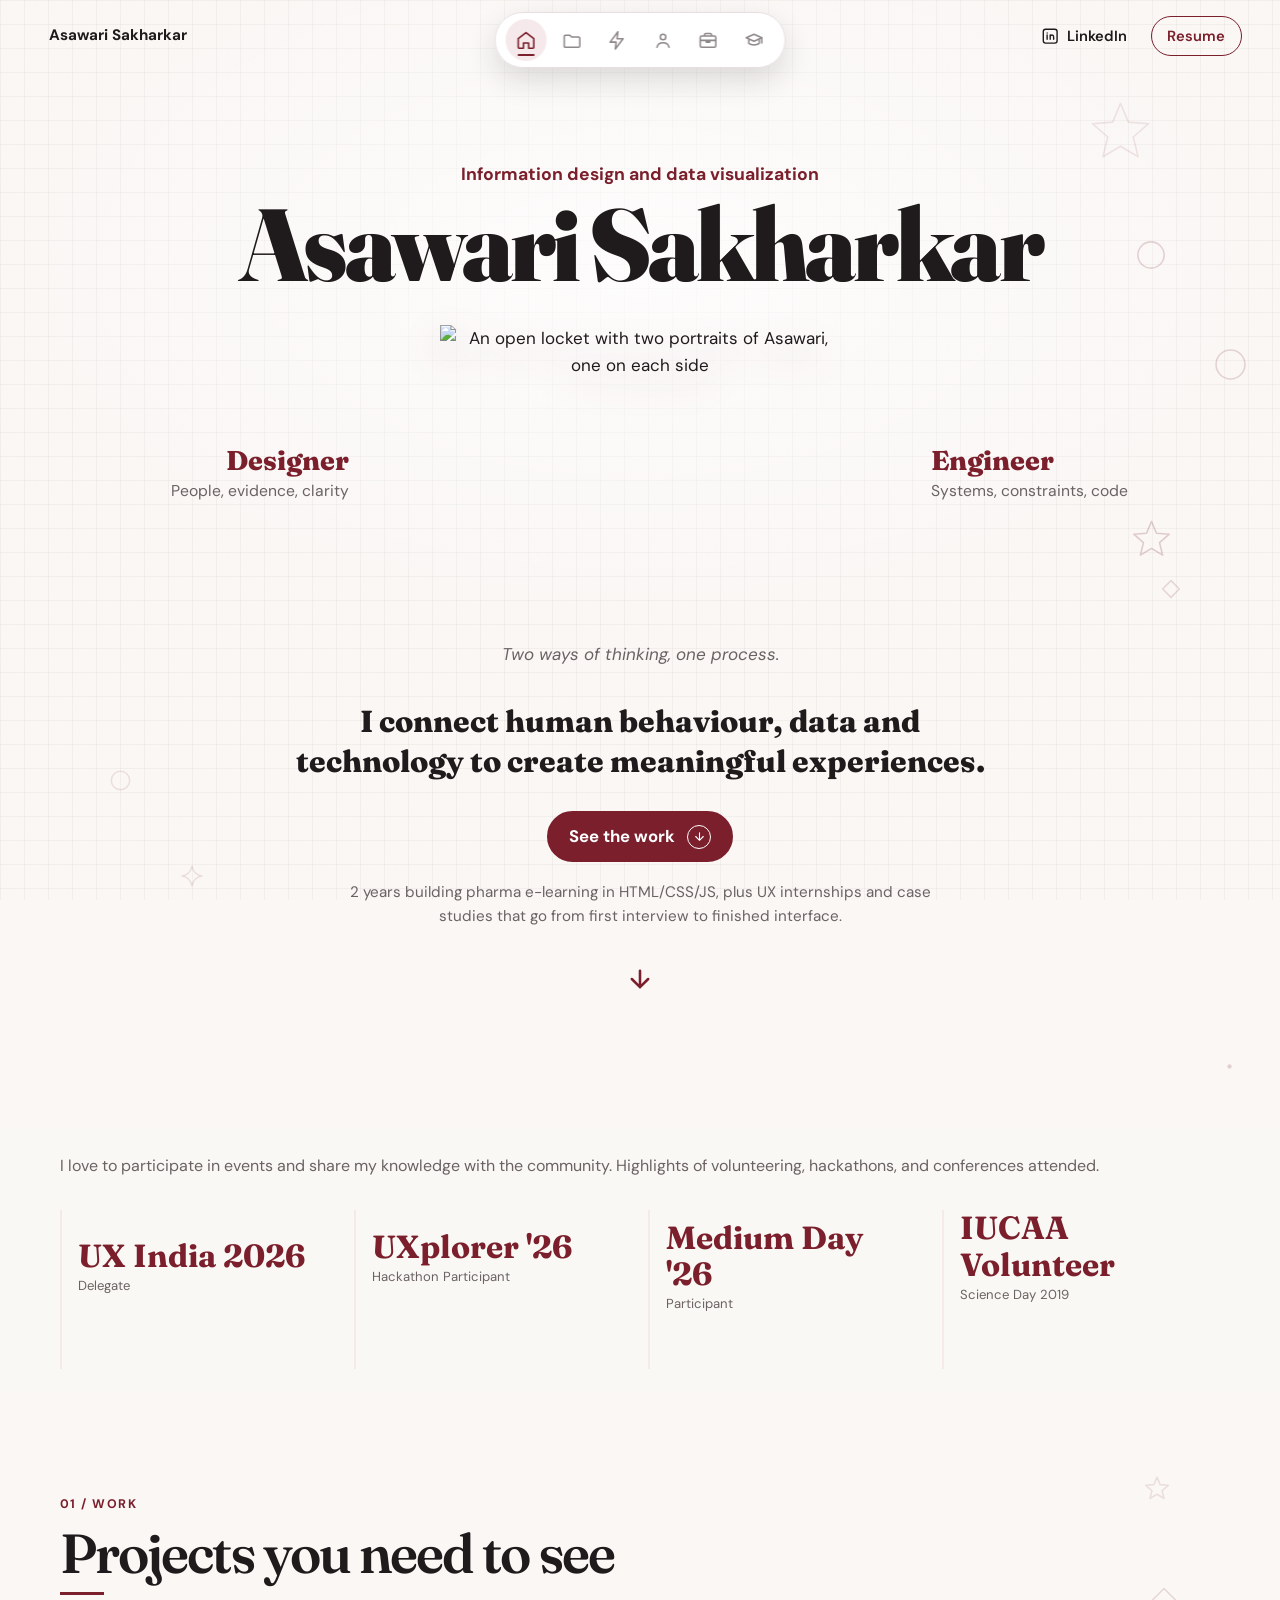
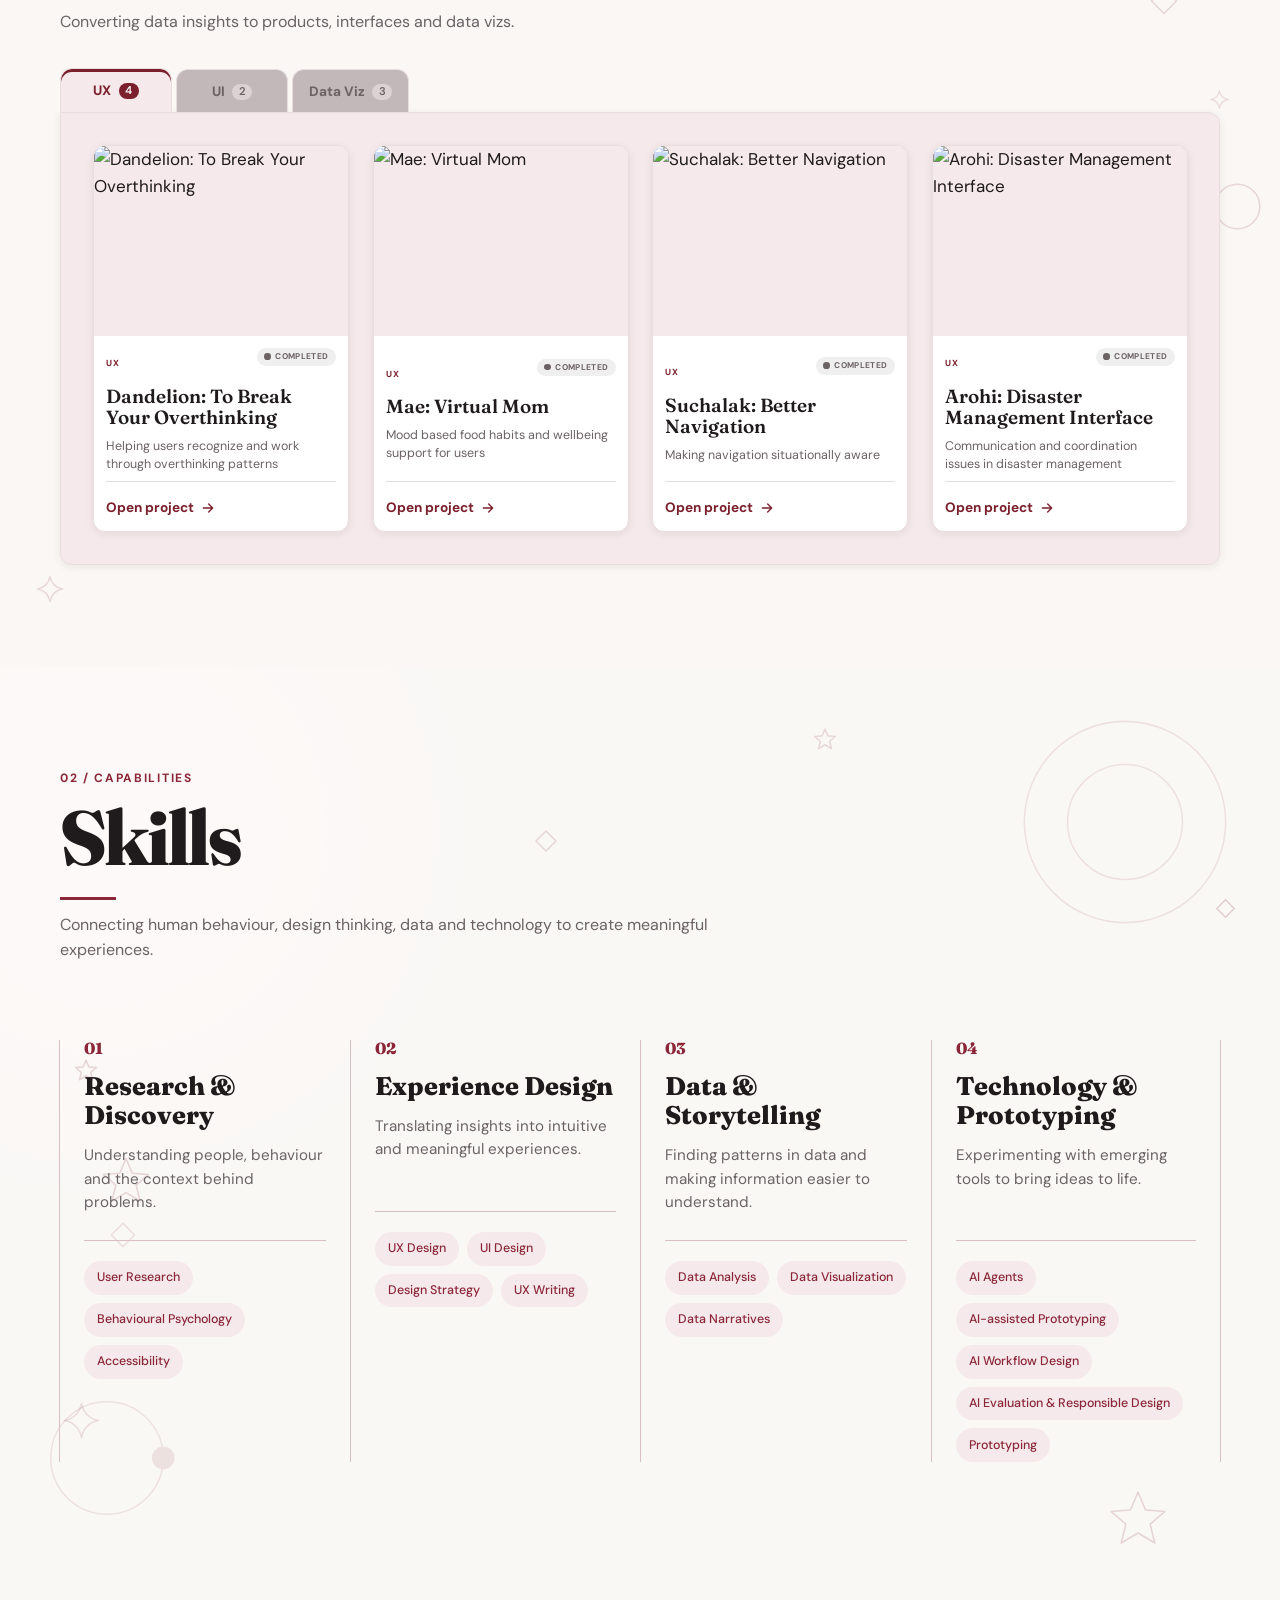
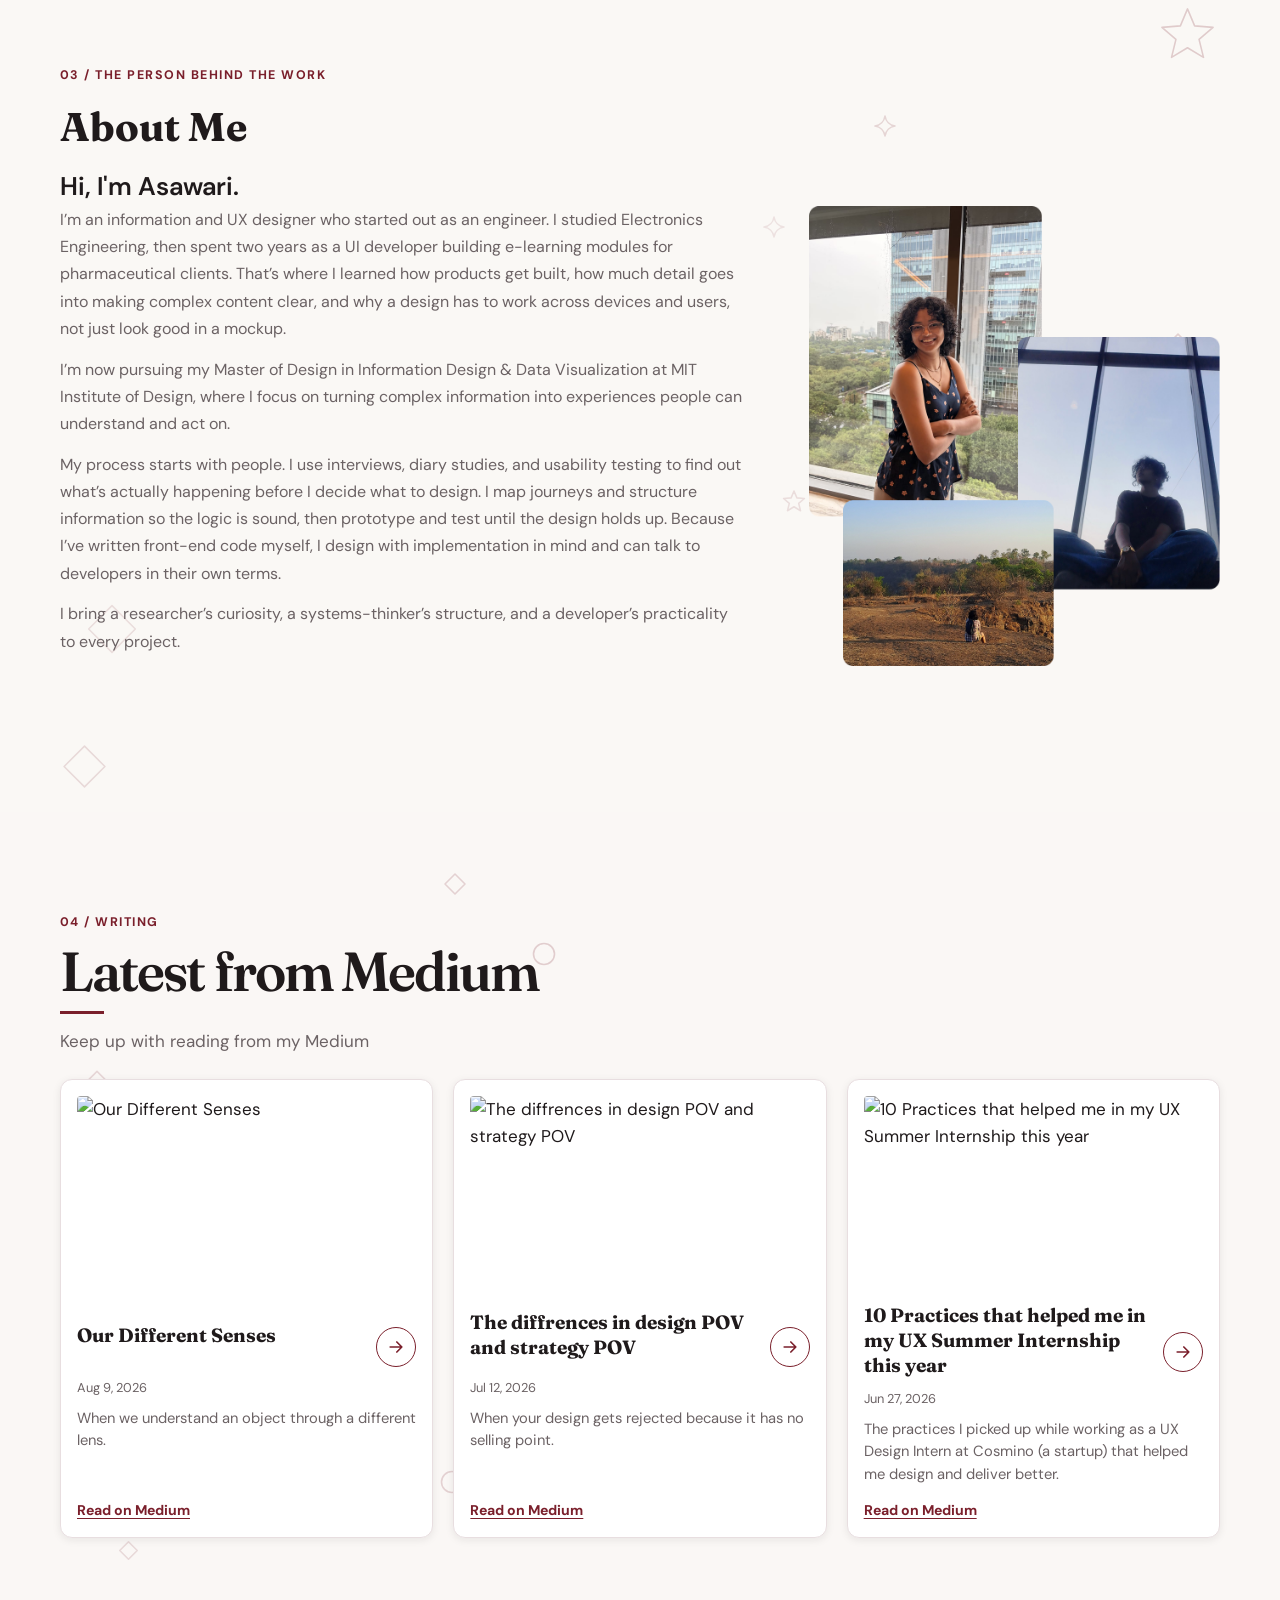
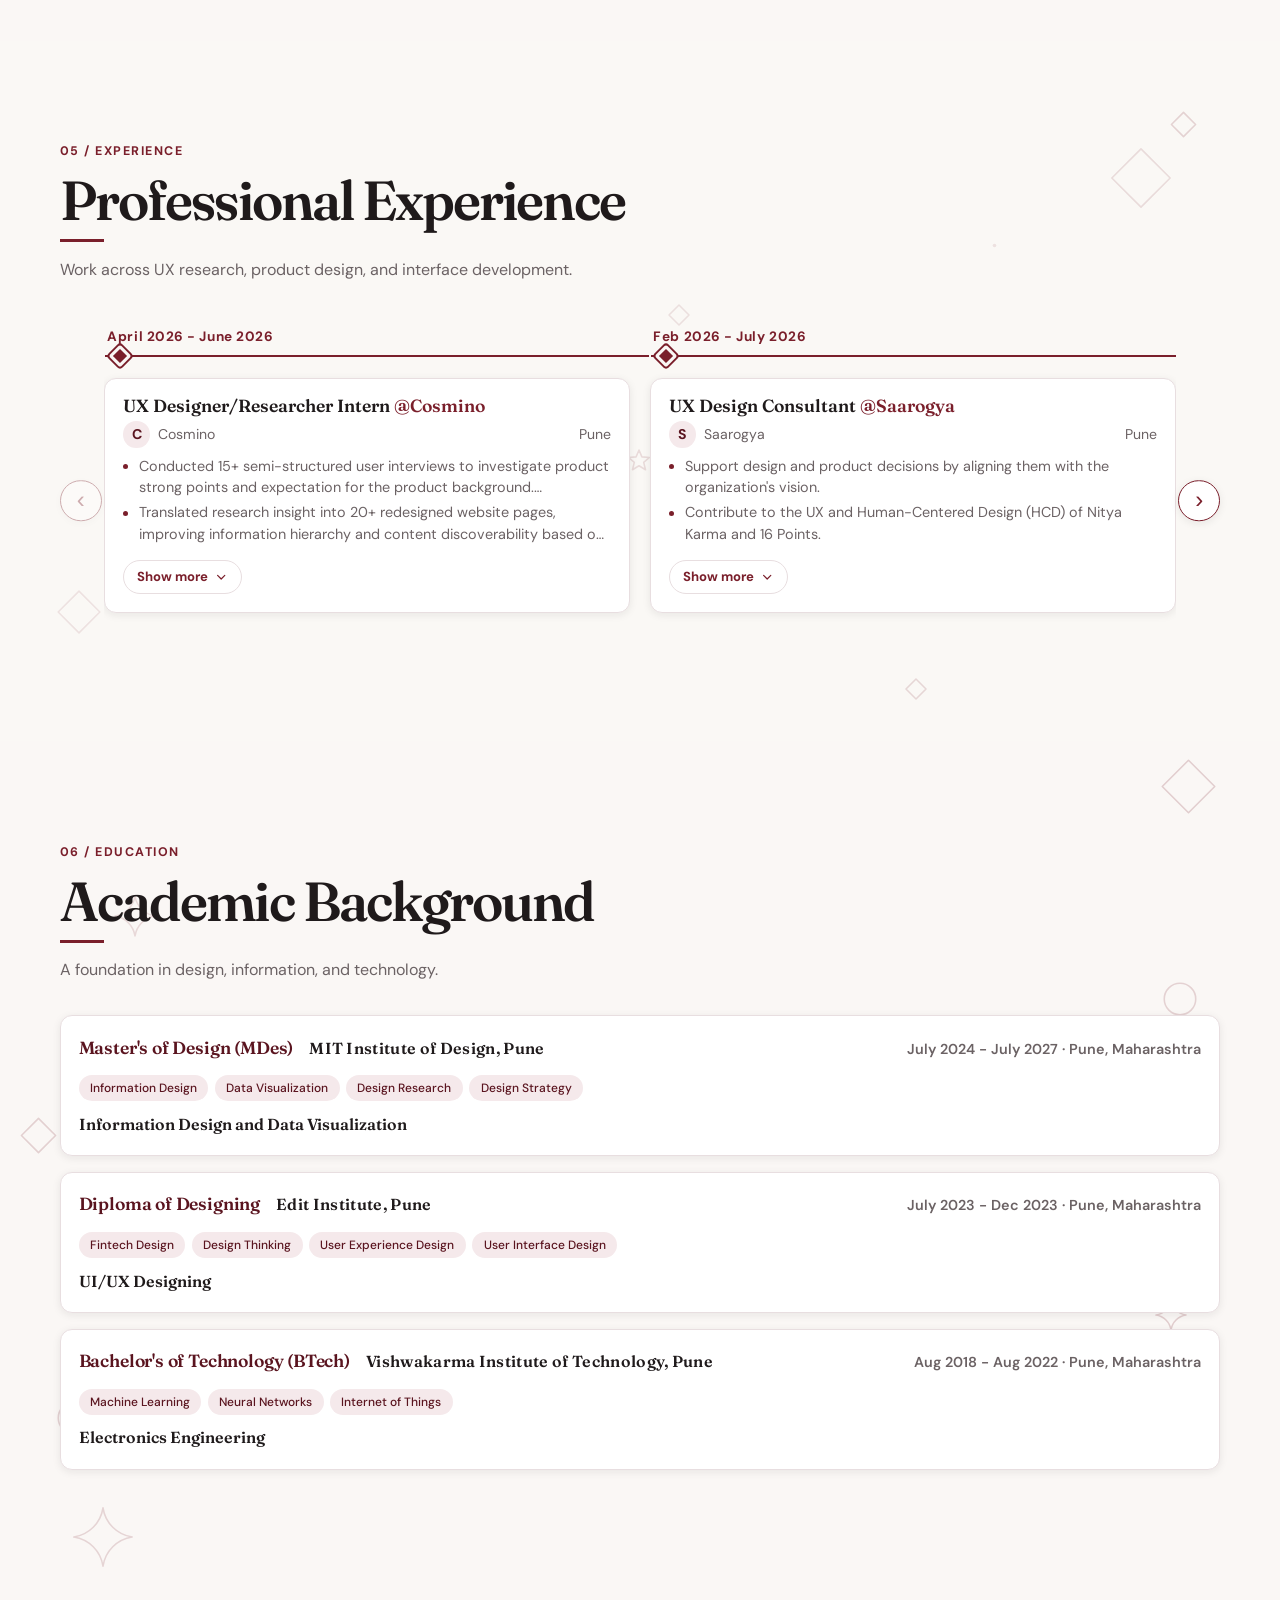
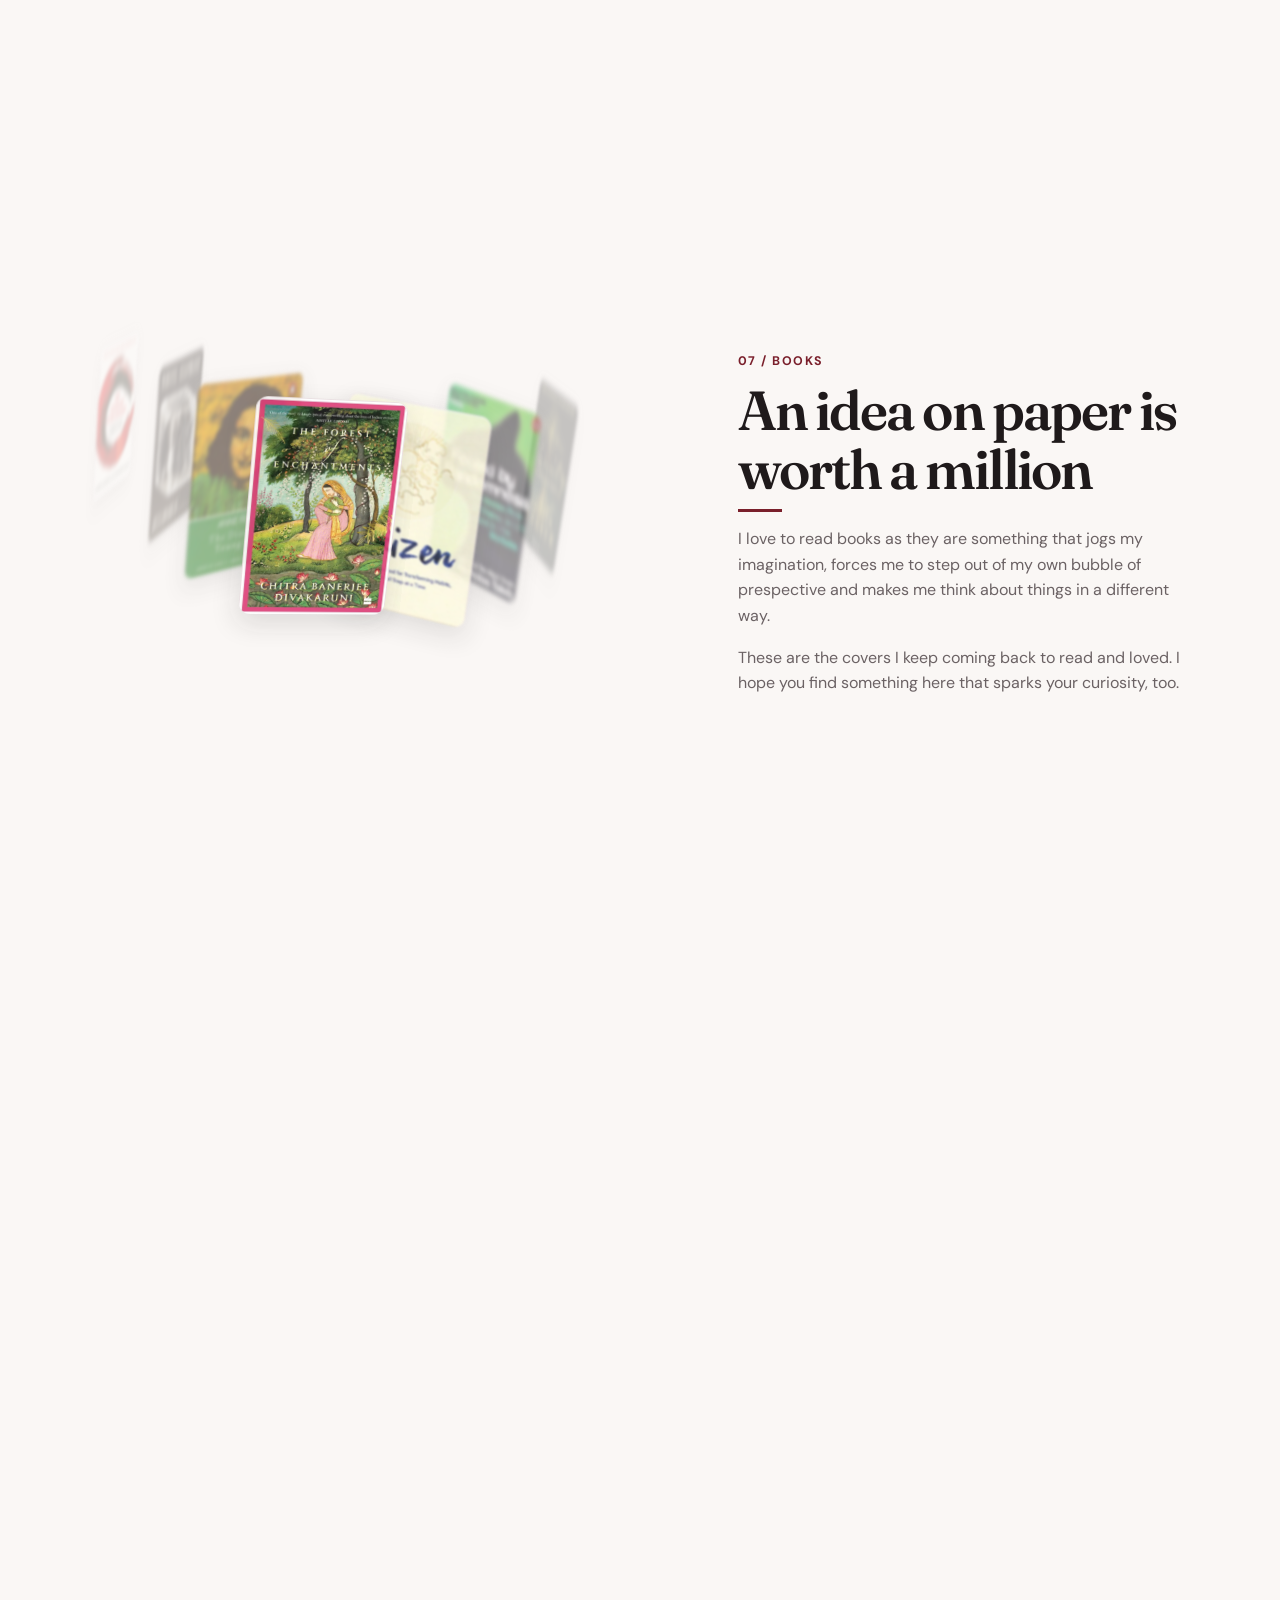
==== commit e87299a1: "zzz" ====
--- a/index.html
+++ b/index.html
@@ -231,5 +231,6 @@
     <script src="assets/js/experience-expand.js"></script>
     <script src="assets/js/hero-rotation.js"></script>
     <script src="assets/js/books-ring.js"></script>
+    <script src="assets/js/decor.js"></script>
 </body>
 </html>
--- a/assets/css/styles.css
+++ b/assets/css/styles.css
@@ -2902,7 +2902,7 @@
 
 .metrics-strip {
   padding-block: 1.5rem;
-  border-block: 1px solid var(--border);
+  /* border-block: 1px solid var(--border); */
   background: var(--surface);
   overflow: hidden;
 }
@@ -6311,4 +6311,191 @@
   .hero-locket img {
     animation: none;
   }
+}
+/* ==========================================================================
+   MOBILE NAV FIX
+   Paste at the very END of styles.css (after header-nav.css).
+   - Bottom nav: full width, icons only, the active item shows its label
+   - Top bar: logo + name on the left, Instagram + Resume on the right
+   ========================================================================== */
+
+@media (max-width: 900px) {
+  /* Top bar: undo leftover order rules from the old header CSS */
+  #site-header .header__inner {
+    justify-content: space-between;
+  }
+
+  #site-header .brand,
+  #site-header .header__other {
+    order: 0;
+  }
+
+  #site-header .brand__name {
+    display: inline;
+  }
+
+  /* Bottom nav: always full width, centred */
+  #page-nav {
+    right: auto;
+    left: 50%;
+    width: calc(100% - 1.5rem);
+    max-width: 30rem;
+    padding: 0.4rem;
+    background: color-mix(in srgb, var(--color-surface) 97%, transparent);
+    transform: translateX(-50%);
+  }
+
+  #page-nav .icon-nav__list {
+    gap: 0.15rem;
+  }
+
+  #page-nav .icon-nav__list > li {
+    flex: 1 1 0;
+    transition: flex-grow 220ms ease;
+  }
+
+  /* The active item grows to make room for its label */
+  #page-nav .icon-nav__list > li:has(> [aria-current="page"]) {
+    flex-grow: 2.6;
+  }
+
+  #page-nav .icon-nav__link {
+    flex-direction: row;
+    justify-content: center;
+    gap: 0.4rem;
+    min-height: 2.9rem;
+    padding: 0.4rem 0.5rem;
+  }
+
+  /* Labels hidden by default, shown only on the active item */
+  #page-nav .icon-nav__tooltip {
+    display: none;
+  }
+
+  #page-nav .icon-nav__link[aria-current="page"] .icon-nav__tooltip {
+    display: inline;
+    font-size: 0.78rem;
+    font-weight: 700;
+    white-space: nowrap;
+  }
+}
+
+@media (max-width: 380px) {
+  #site-header .brand__name {
+    display: none;
+  }
+}
+
+@media (prefers-reduced-motion: reduce) {
+  #page-nav .icon-nav__list > li {
+    transition: none;
+  }
+}
+/* ==========================================================================
+   NAV TOUCH FIX
+   Paste at the very END of styles.css (after header-mobile-fix.css).
+   Stops the "stuck hover" tint on touch screens and removes tap delay/flash.
+   ========================================================================== */
+
+#page-nav .icon-nav__link,
+#site-header a {
+  -webkit-tap-highlight-color: transparent;
+  touch-action: manipulation;
+}
+
+@media (hover: none) {
+  #page-nav .icon-nav__link:hover:not([aria-current="page"]) {
+    background: transparent;
+    color: var(--color-text-muted);
+    opacity: 0.75;
+    transform: none;
+  }
+
+  #site-header .header__other-link:hover:not(.header__other-link--resume) {
+    background: transparent;
+    color: var(--color-text);
+  }
+}
+/* ==========================================================================
+   DECORATIVE SHAPES
+   Paste at the very END of styles.css.
+   Shapes sit behind the content, ignore clicks, and only animate on screen.
+   ========================================================================== */
+
+.has-deco {
+  position: relative;
+  overflow-x: clip;
+}
+
+/* Keep real content above the decorations */
+.has-deco > :not(.deco-layer) {
+  position: relative;
+  z-index: 1;
+}
+
+.deco-layer {
+  position: absolute;
+  inset: 0;
+  z-index: 0;
+  overflow: hidden;
+  pointer-events: none;
+}
+
+.deco {
+  position: absolute;
+  display: block;
+  color: var(--color-accent);
+  opacity: var(--o, 0.05);
+  animation: deco-float var(--dur, 10s) ease-in-out var(--delay, 0s) infinite alternate;
+  will-change: transform;
+}
+
+.deco svg {
+  display: block;
+  width: 100%;
+  height: 100%;
+  overflow: visible;
+}
+
+/* Keep lines thin at every size */
+.deco svg * {
+  vector-effect: non-scaling-stroke;
+}
+
+.deco--spin {
+  animation: deco-spin var(--dur, 48s) linear var(--delay, 0s) infinite;
+}
+
+/* Pause animations while a section is off screen */
+.deco-layer:not(.is-live) .deco {
+  animation-play-state: paused;
+}
+
+@keyframes deco-float {
+  from {
+    transform: translateY(0) rotate(var(--r0, 0deg));
+  }
+  to {
+    transform: translateY(var(--drift, -16px)) rotate(var(--r1, 8deg));
+  }
+}
+
+@keyframes deco-spin {
+  to {
+    transform: rotate(360deg);
+  }
+}
+
+/* Skills section: remove the old circles that were cut off at the edges.
+   decor.js adds full, complete shapes there instead. */
+.capability-section::before,
+.capability-section::after {
+  display: none;
+}
+
+@media (prefers-reduced-motion: reduce) {
+  .deco,
+  .deco--spin {
+    animation: none;
+  }
 }
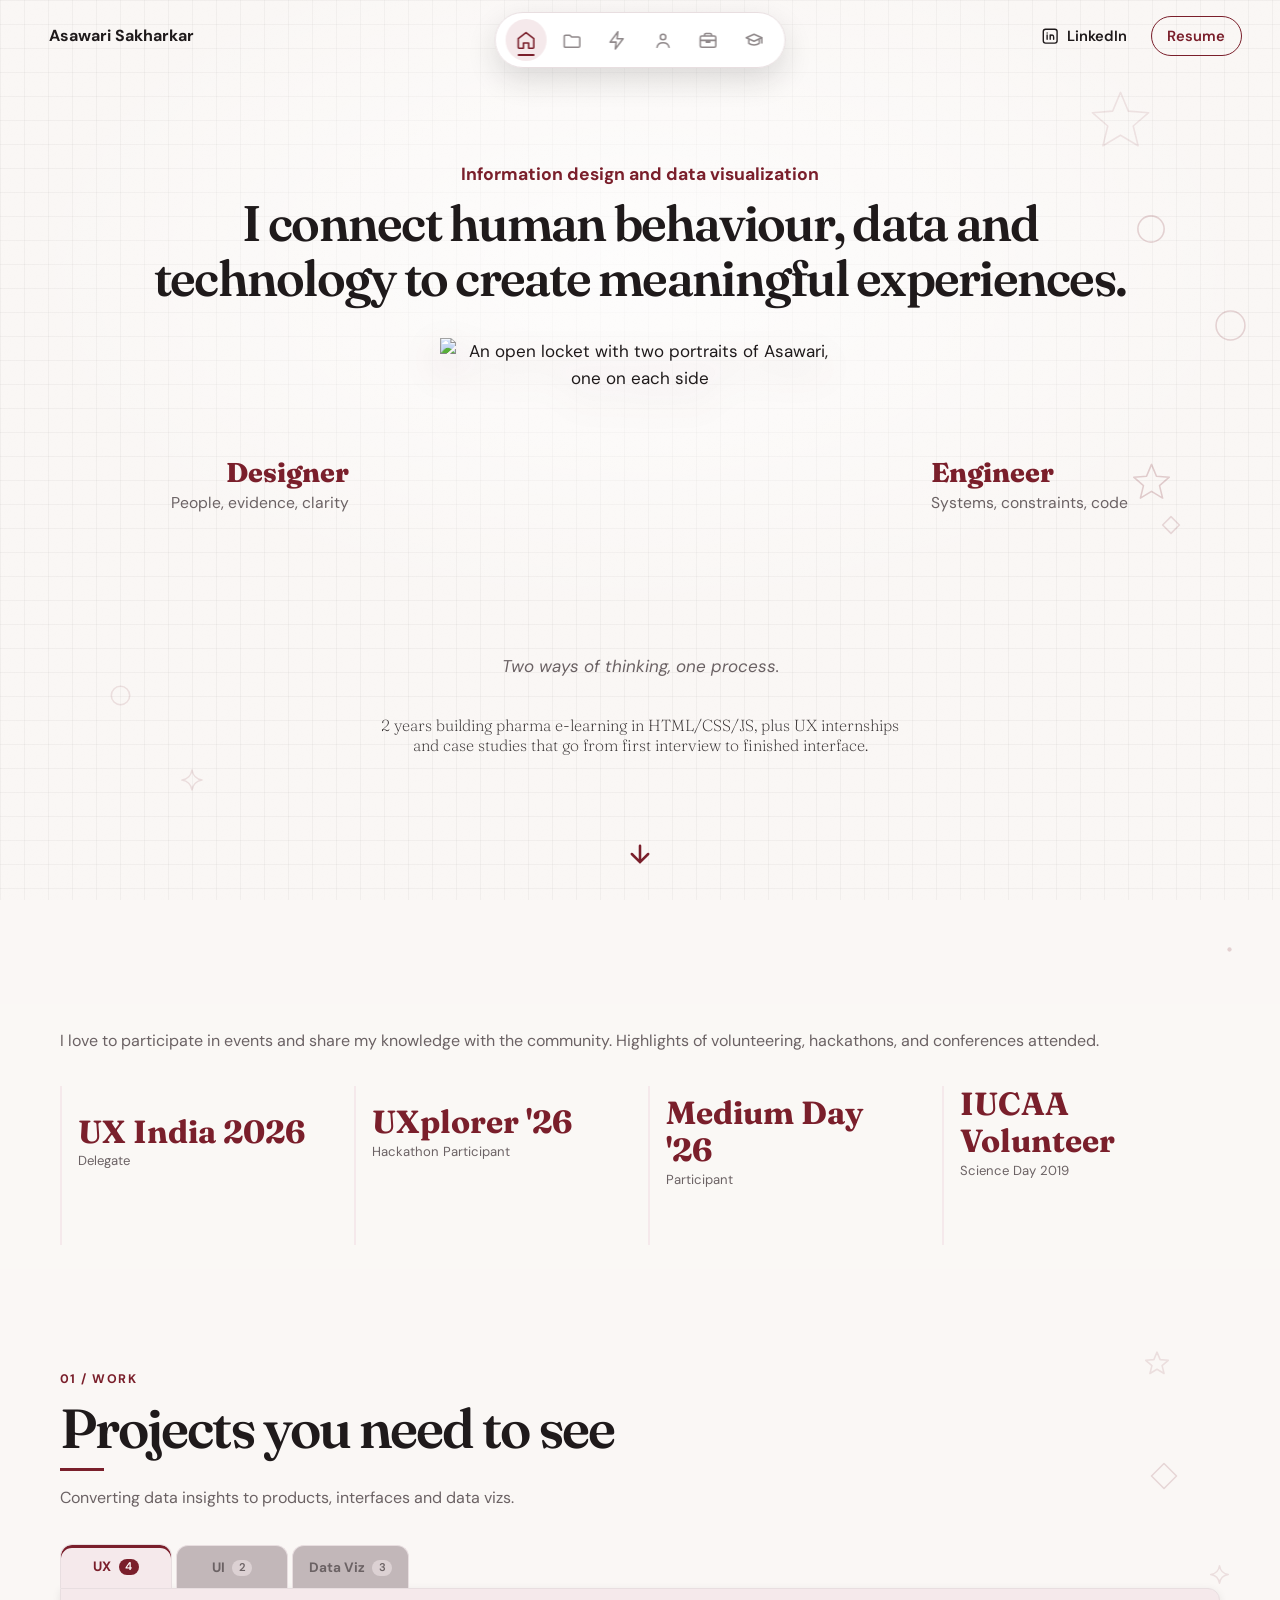
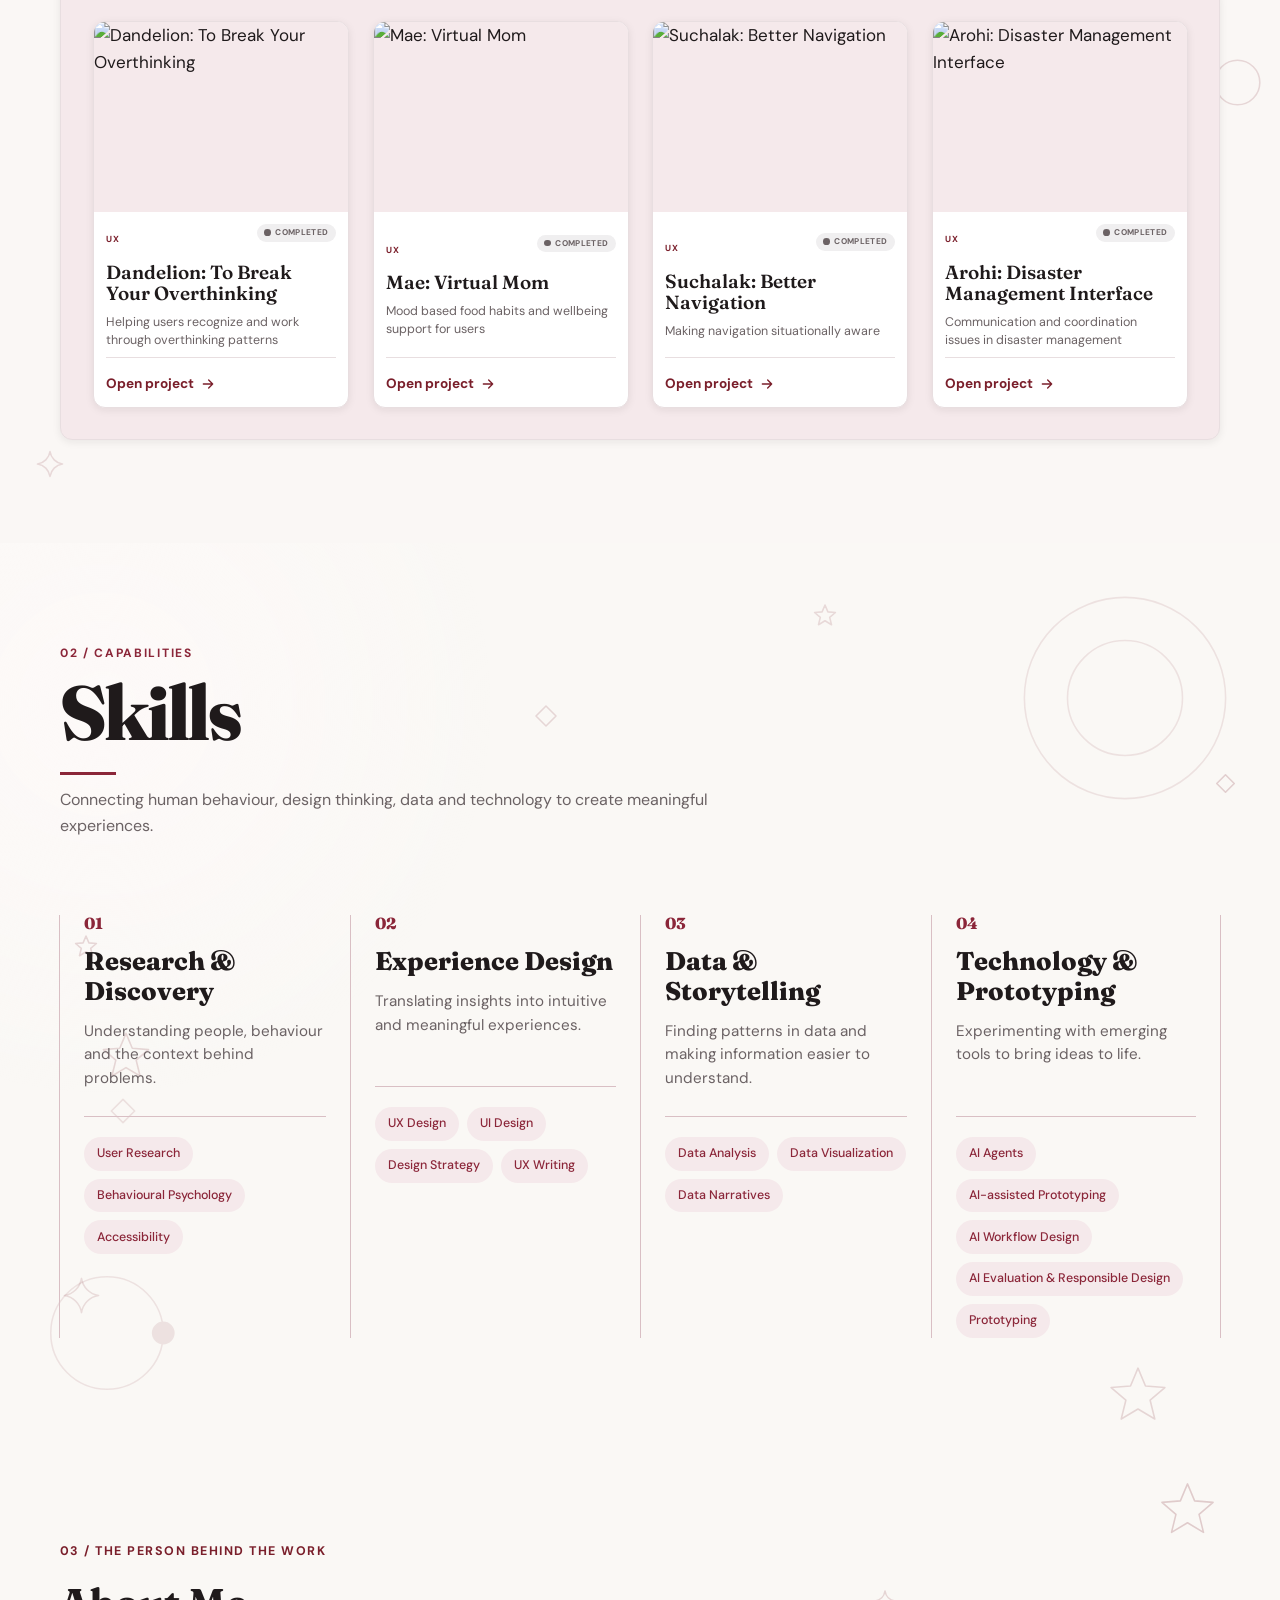
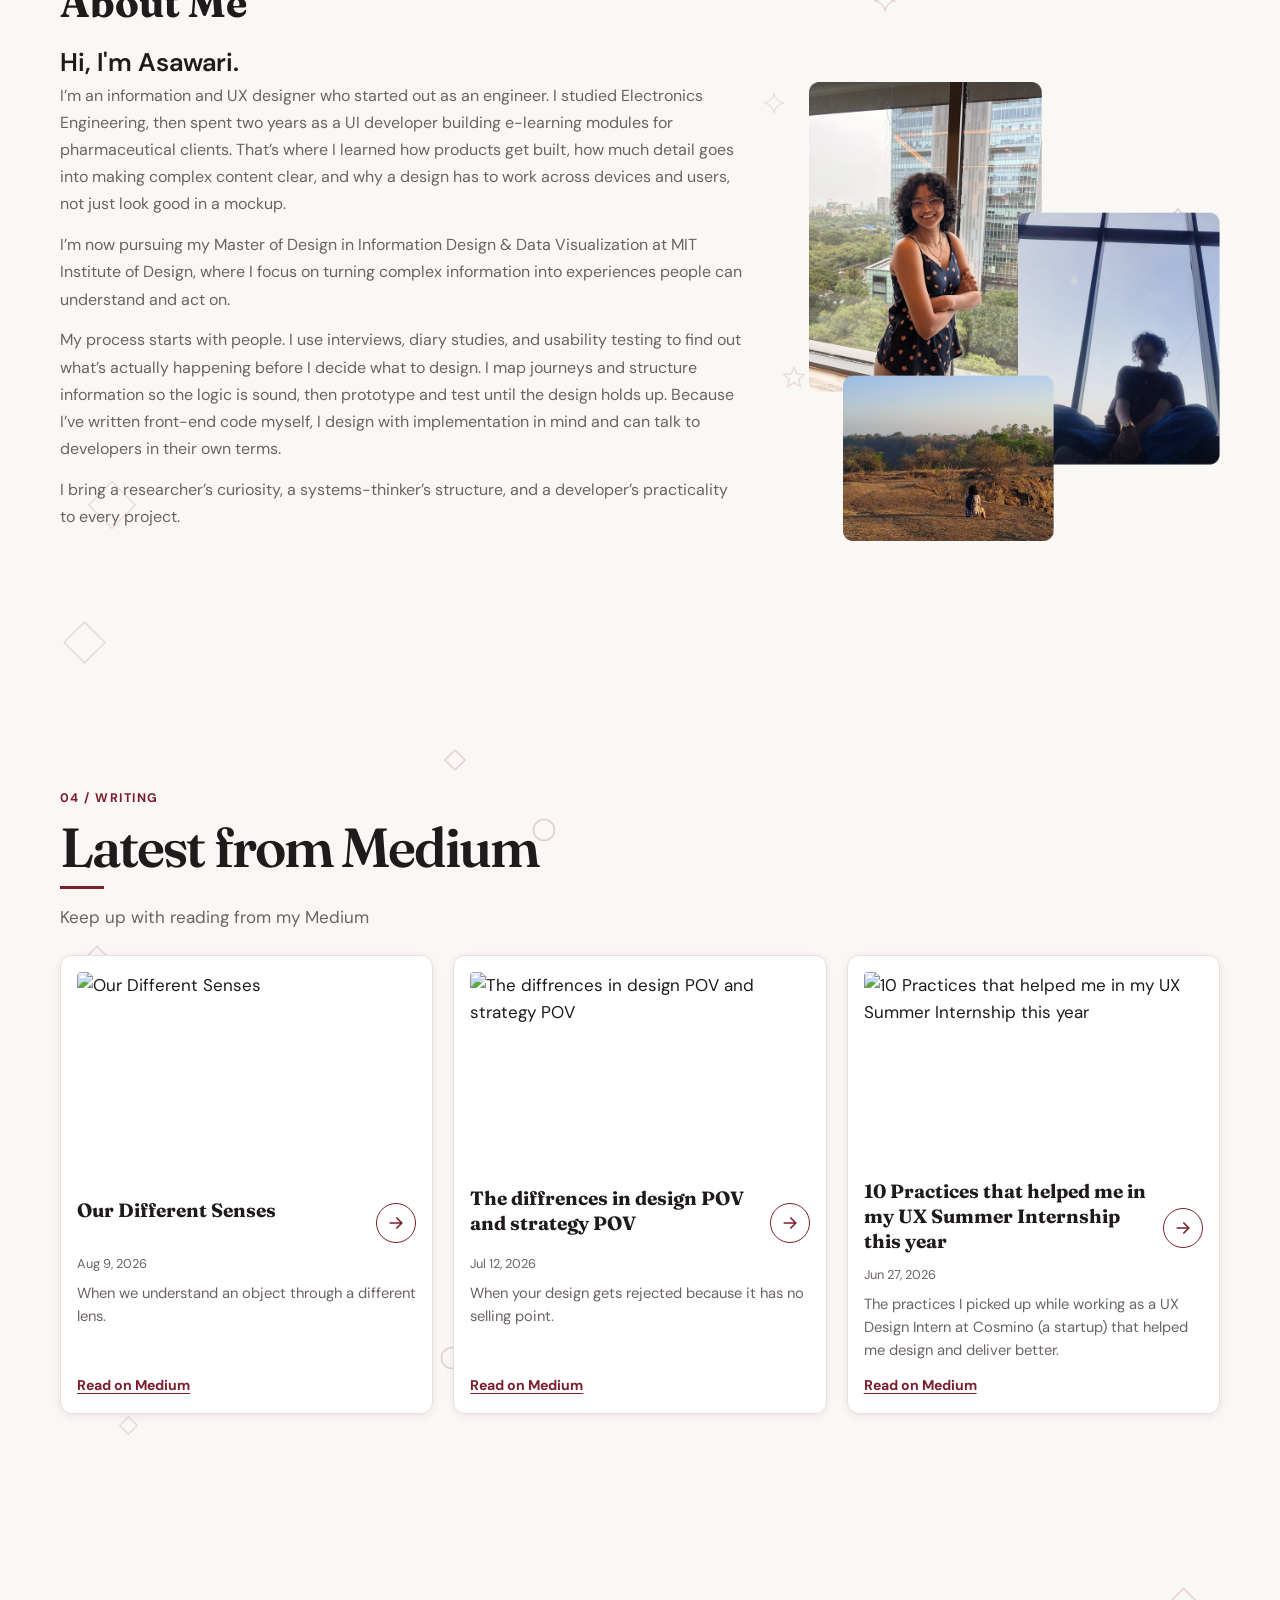
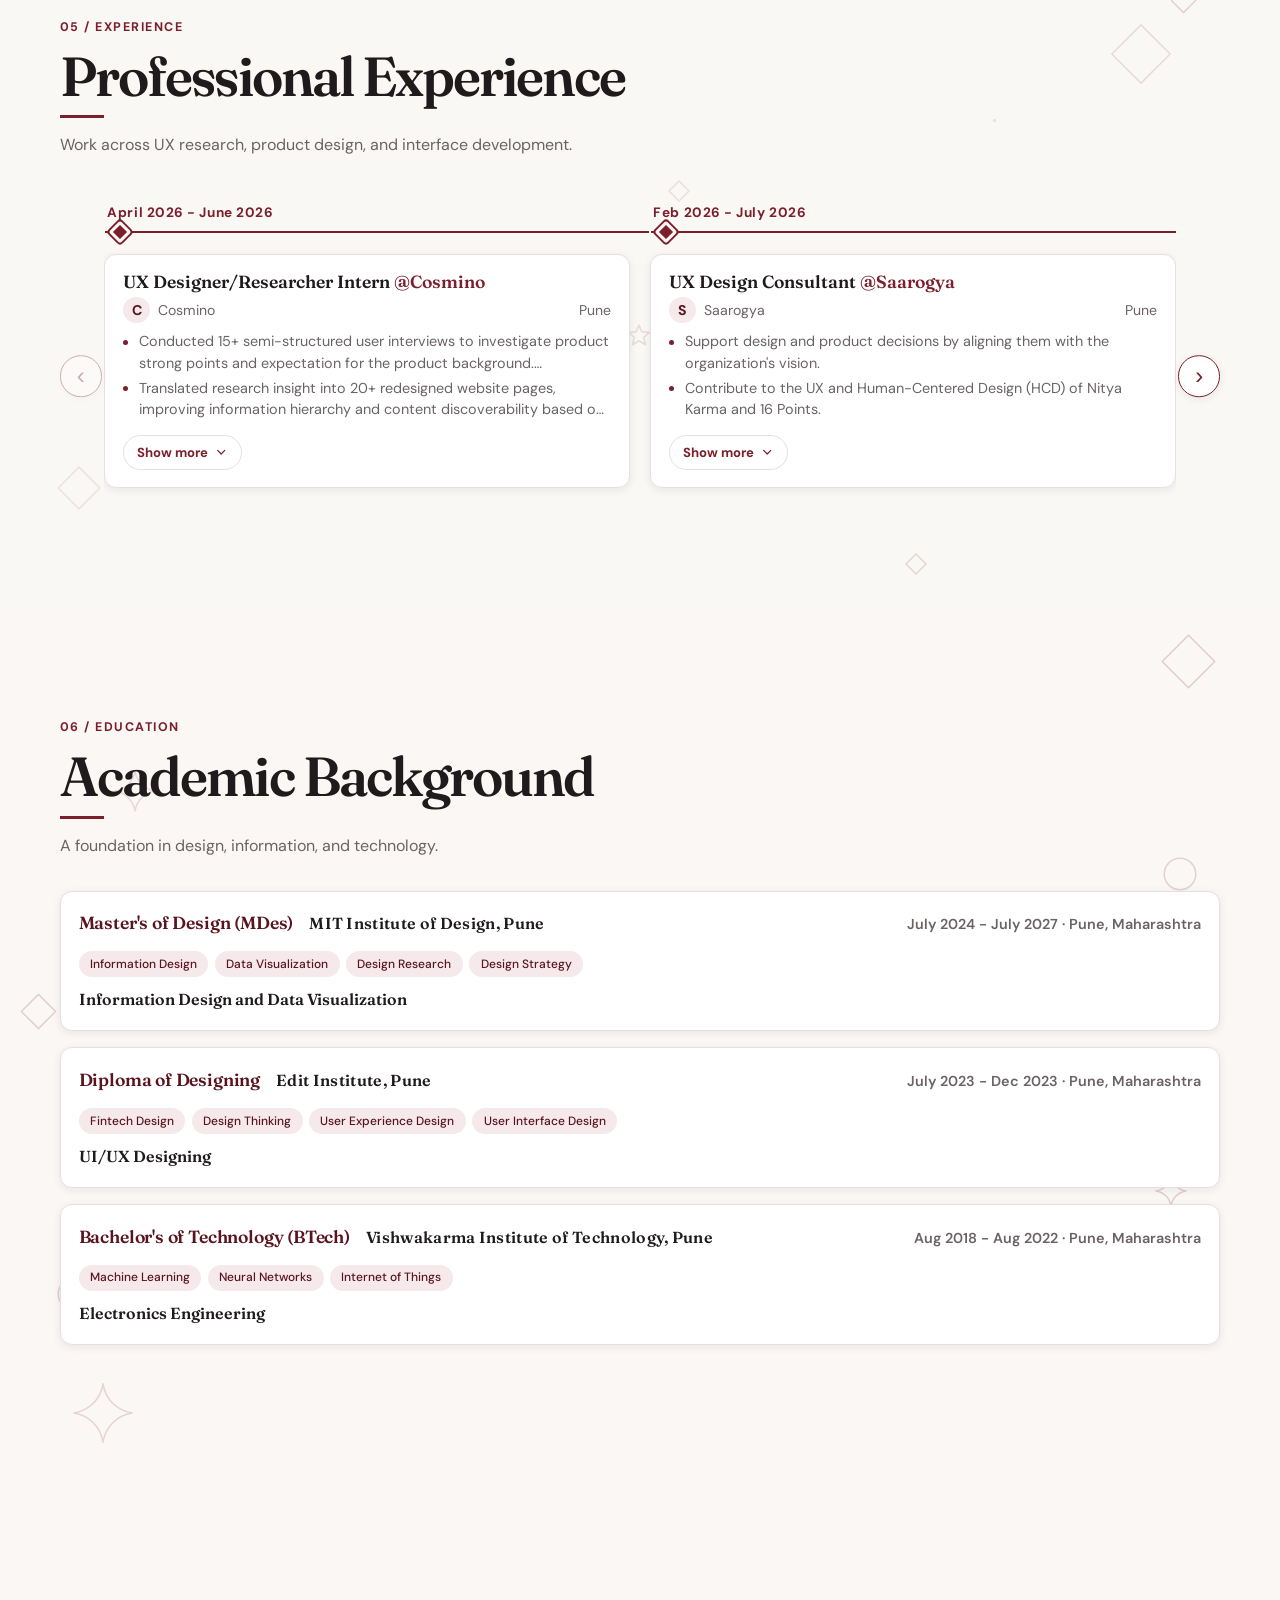
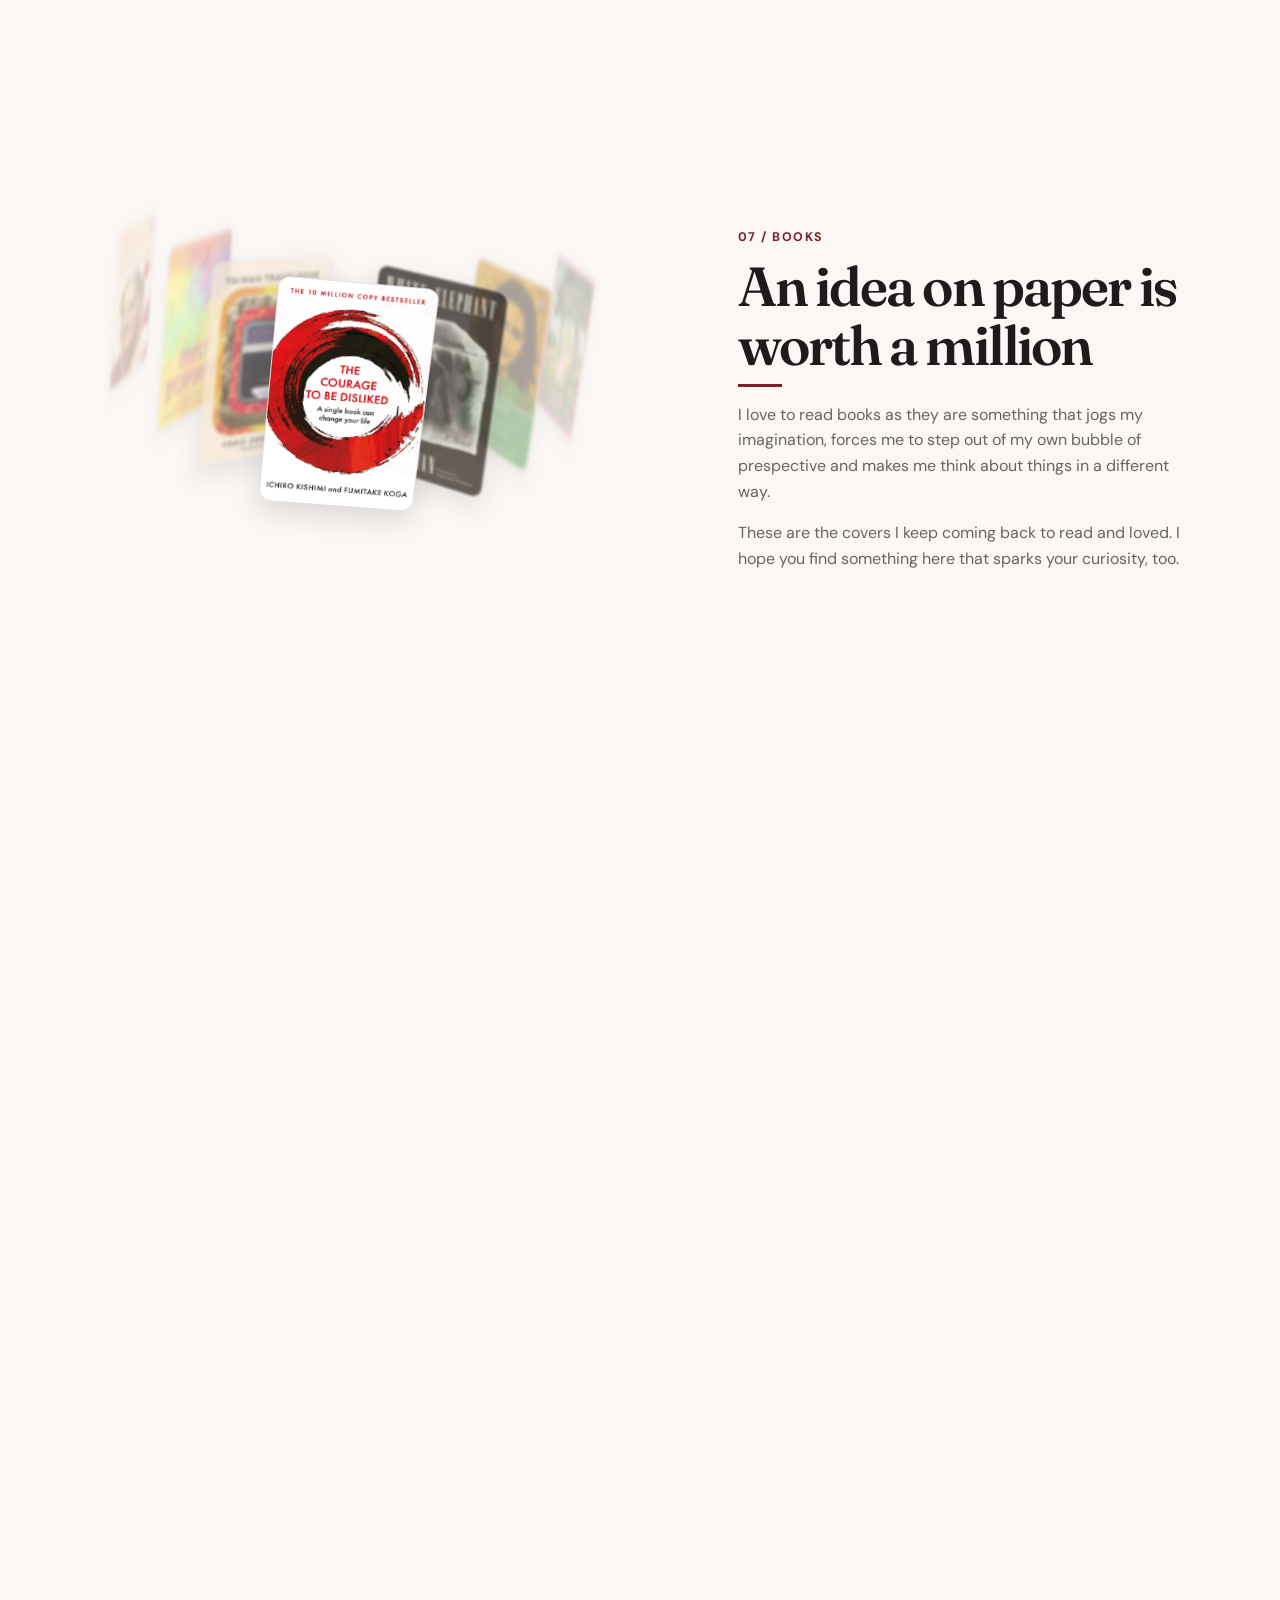
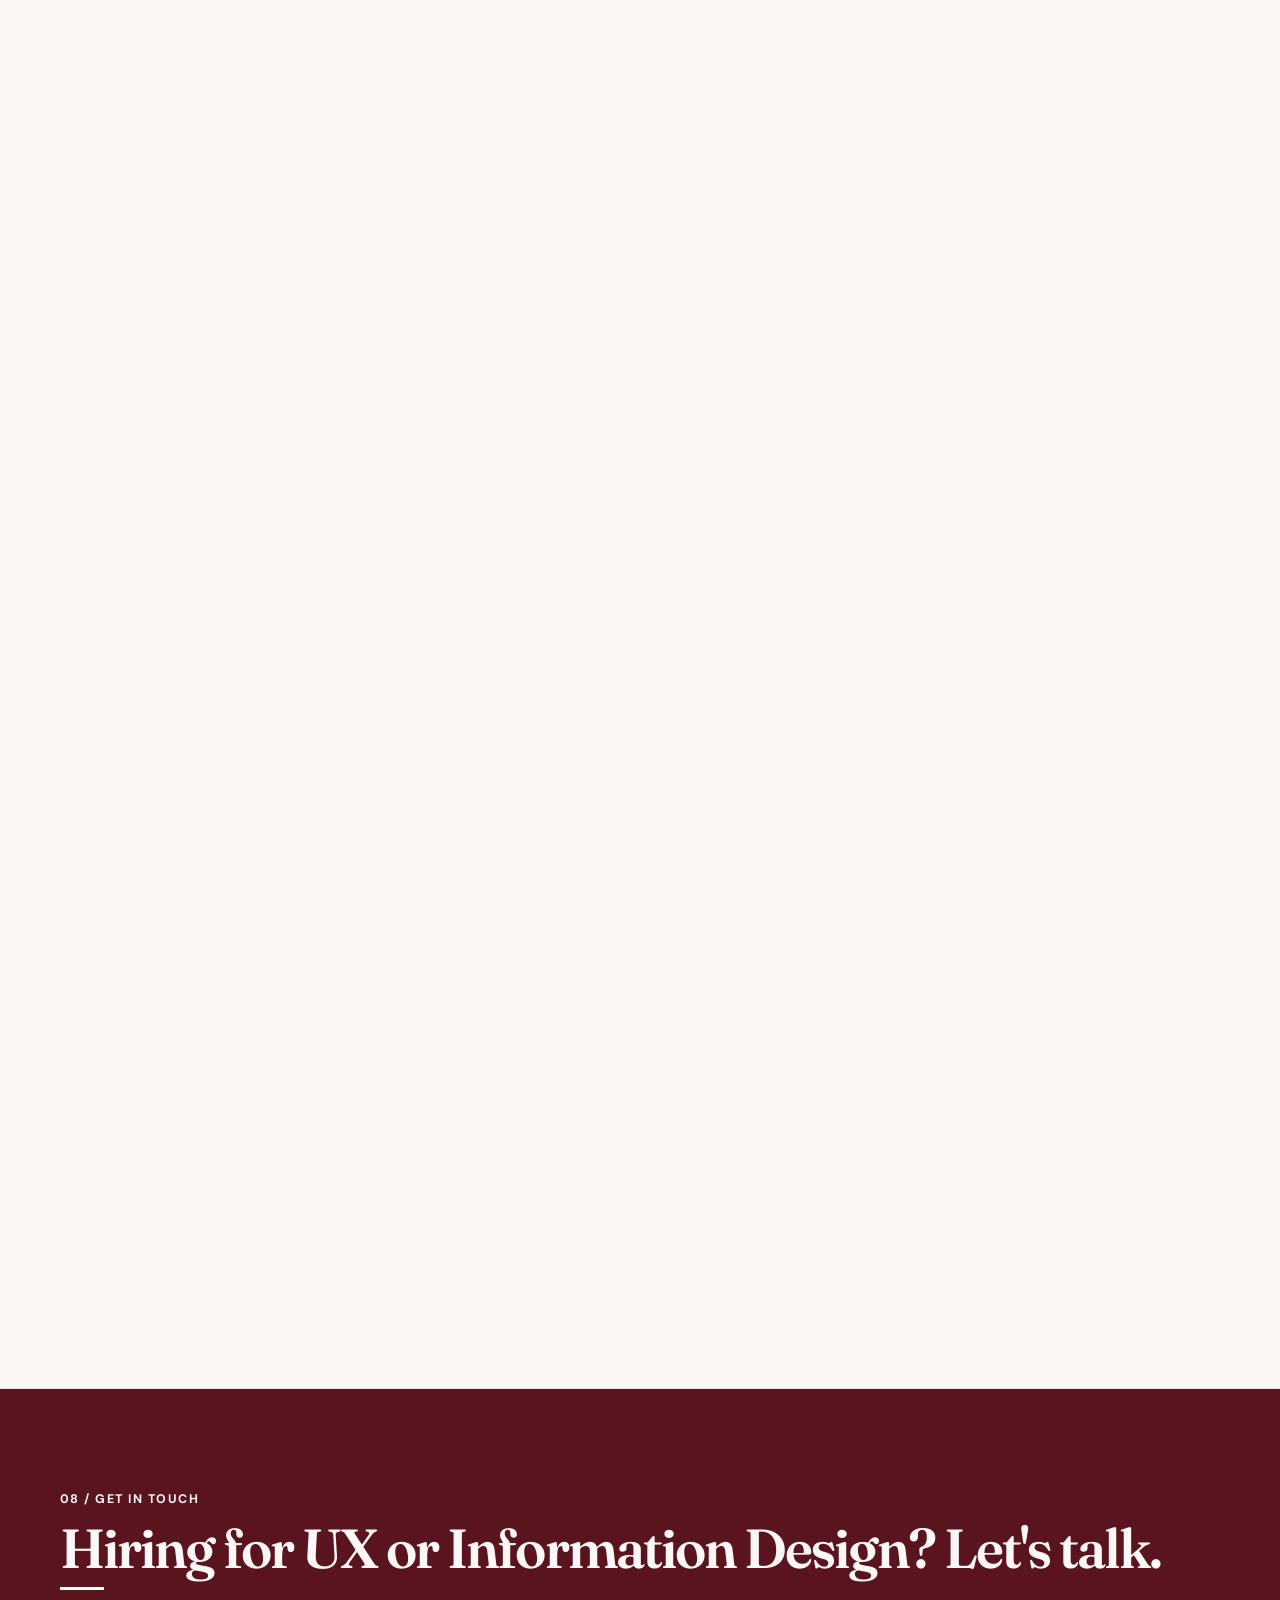
==== commit 13609215: "hero section update" ====
--- a/index.html
+++ b/index.html
@@ -45,7 +45,7 @@
               <span>Information design and data visualization</span>
             </div>
           </div>
-          <h1 class="hero-name">Asawari Sakharkar</h1>
+          <h1 class="hero-name">I connect human behaviour, data and technology to create meaningful experiences.</h1>
           <div class="hero-locket-row">
             <div class="hero-side hero-side-left">
               <strong>Designer</strong>
@@ -60,18 +60,10 @@
             </div>
           </div>
           <p class="hero-bridge">Two ways of thinking, one process.</p>
-          <p class="hero-tagline">I connect human behaviour, data and technology to create meaningful experiences.</p>
+          <p class="hero-tagline">2 years building pharma e-learning in HTML/CSS/JS, plus UX internships and case studies that go from first interview to finished interface.</p>
           <div class="hero-cta-wrap">
-            <a class="button button--primary hero-cta" href="#work">
-              <span>See the work</span>
-              <span class="hero-cta-arrow" aria-hidden="true">
-                <svg viewBox="0 0 24 24" fill="none">
-                  <path d="M12 5v14M5 12l7 7 7-7" stroke="currentColor" stroke-width="2" stroke-linecap="round" stroke-linejoin="round"></path>
-                </svg>
-              </span>
-            </a>
-          </div>
-          <p class="hero-proof">2 years building pharma e-learning in HTML/CSS/JS, plus UX internships and case studies that go from first interview to finished interface.</p>
+          </div>
+          <!-- <p class="hero-proof">2 years building pharma e-learning in HTML/CSS/JS, plus UX internships and case studies that go from first interview to finished interface.</p> -->
           <a class="hero-scroll" href="#work" aria-label="Scroll down">
             <svg viewBox="0 0 24 24" width="28" height="28" fill="none" stroke="currentColor" stroke-width="2.2" stroke-linecap="round" stroke-linejoin="round" aria-hidden="true">
               <path d="M12 5v14M5 12l7 7 7-7"></path>
--- a/assets/css/styles.css
+++ b/assets/css/styles.css
@@ -3590,13 +3590,15 @@
 }
 
 .hero-name {
-  margin: 0 0 32px;
   color: var(--color-text);
   font-family: var(--font-meta);
-  font-size: clamp(3rem, 8vw, 6.4rem);
-  font-weight: 900;
+  font-size: clamp(1.8rem, 3.9vw, 3.3rem);
+  font-weight: 600;
   letter-spacing: -0.035em;
-  line-height: 0.95;
+  line-height: 1.1;
+  margin: 0 auto 32px;
+  max-width: 1200px;
+  text-wrap: balance;
 }
 
 .hero-locket-row {
@@ -3605,7 +3607,7 @@
   align-items: center;
   justify-items: center;
   gap: 20px;
-  max-width: 1080px;
+  max-width: 1200px;
   margin: 0 auto 34px;
 }
 
@@ -3665,12 +3667,13 @@
 }
 
 .hero-tagline {
-  max-width: 30em;
-  margin: 0 auto 30px;
+  max-width: 35em;
+  margin: 30px auto 30px;
   color: var(--color-text);
+  opacity: 0.9;
   font-family: var(--font-meta);
-  font-size: clamp(1.4rem, 2.6vw, 1.9rem);
-  font-weight: 800;
+  font-size: clamp(1rem, 1.5vw, 1rem);
+  font-weight: 200;
   line-height: 1.3;
   text-align: center;
   text-wrap: balance;
@@ -5939,7 +5942,7 @@
   flex: 0 0 auto;
   margin: 0;
   color: var(--color-text);
-  font-size: 0.95rem;
+  font-size: 1rem;
   font-weight: 700;
   white-space: nowrap;
 }
@@ -6498,4 +6501,5 @@
   .deco--spin {
     animation: none;
   }
-}+}
+
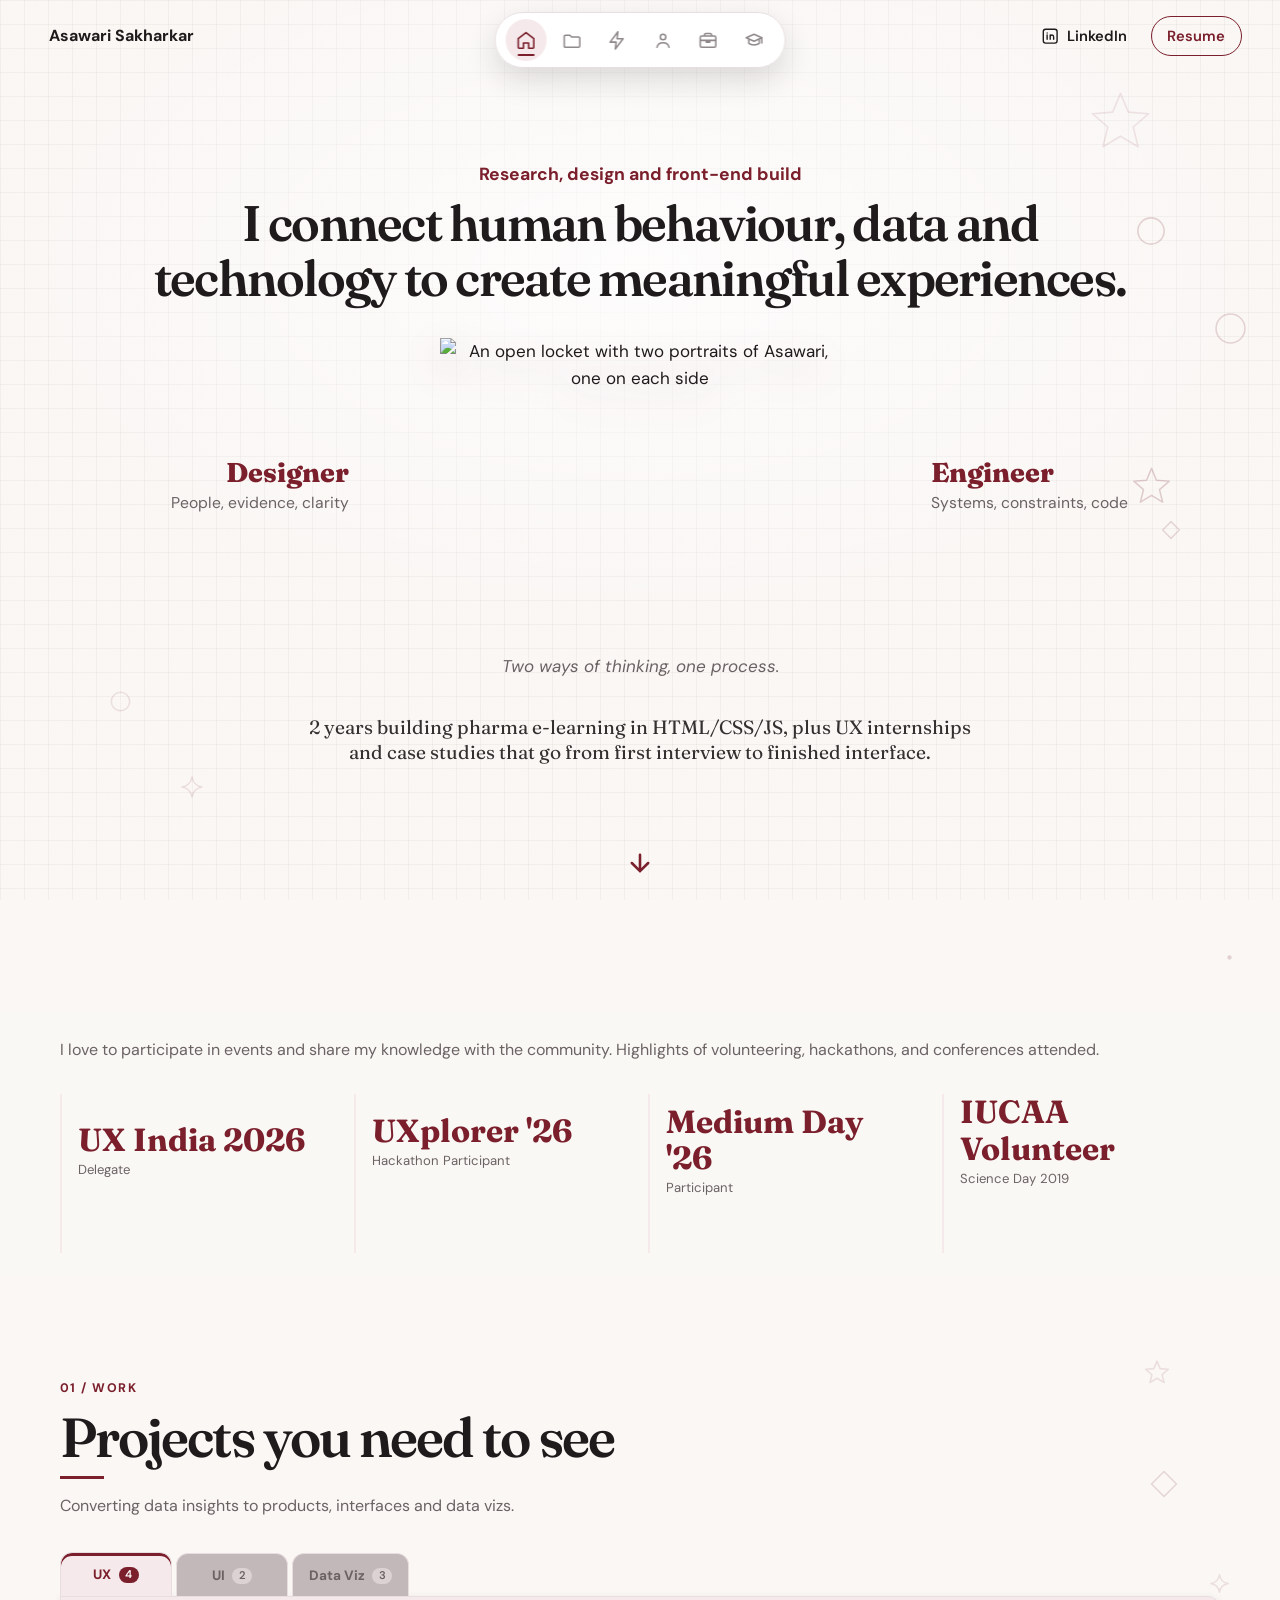
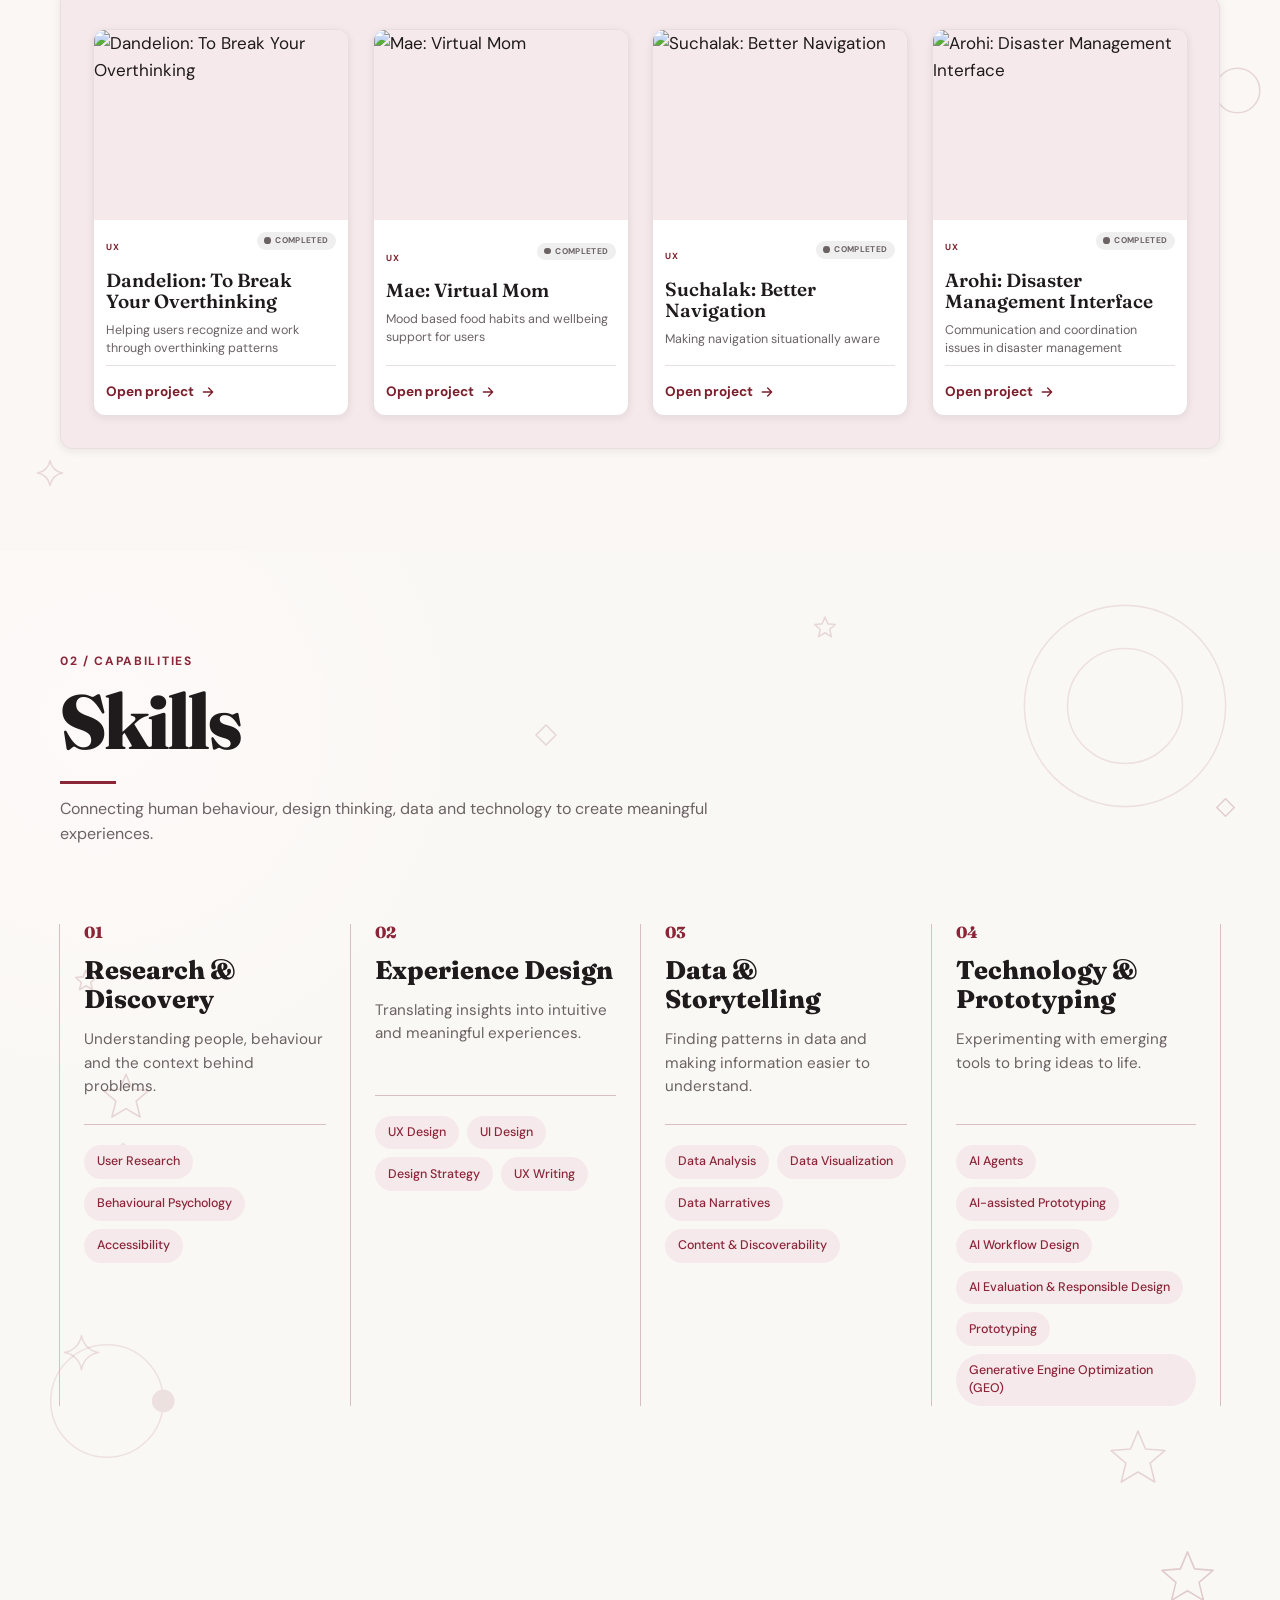
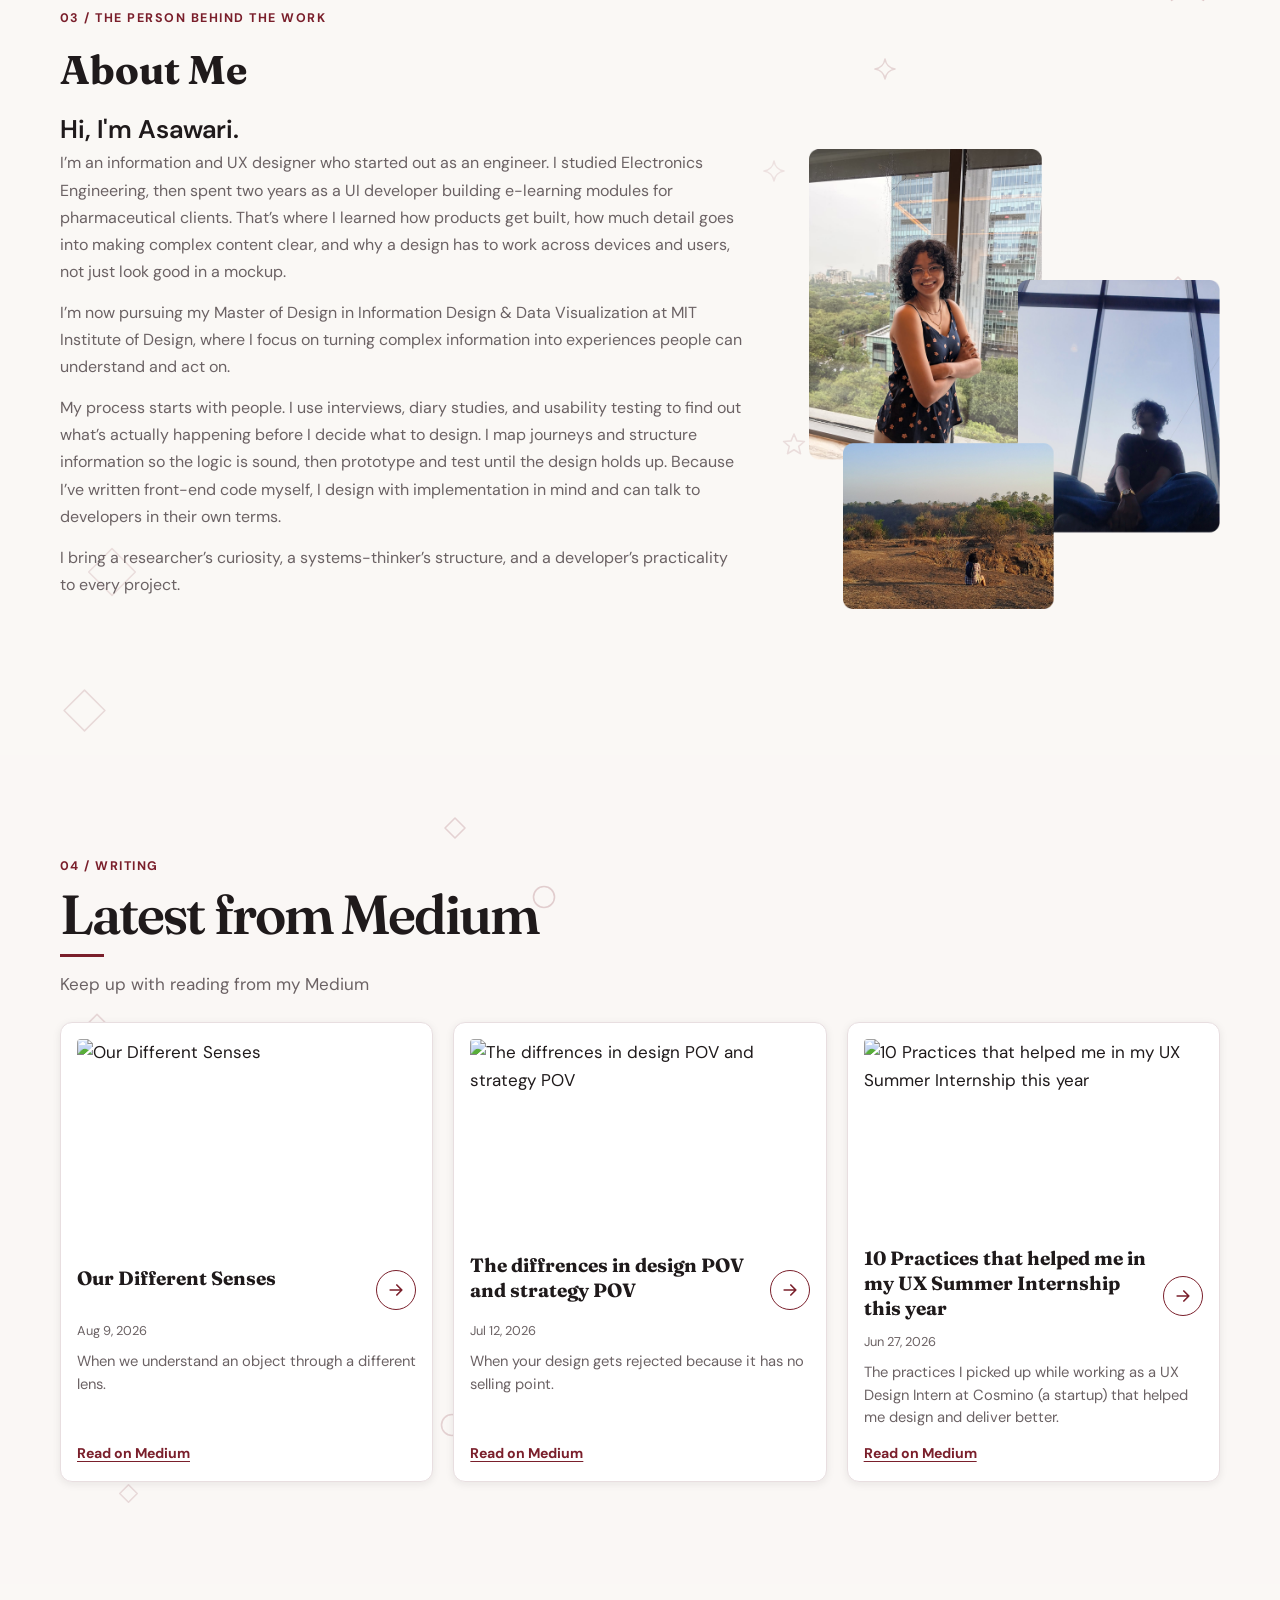
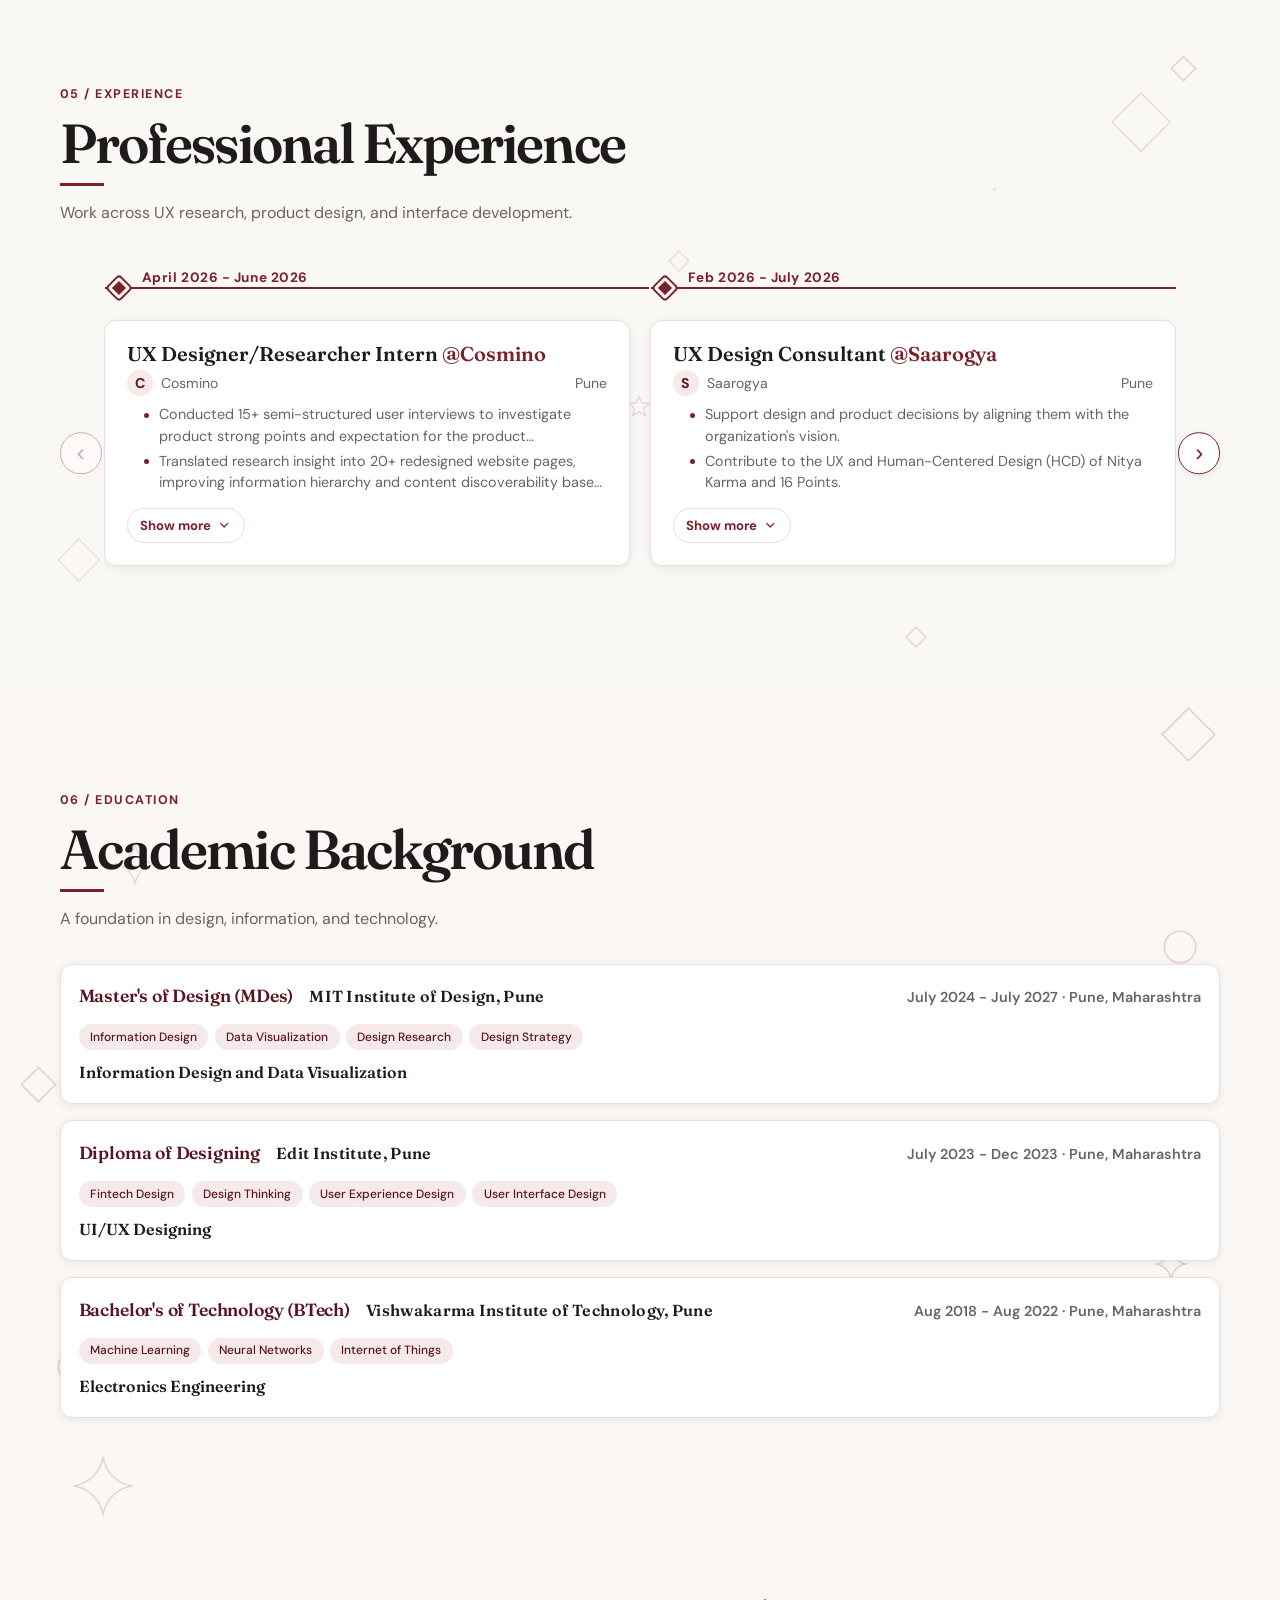
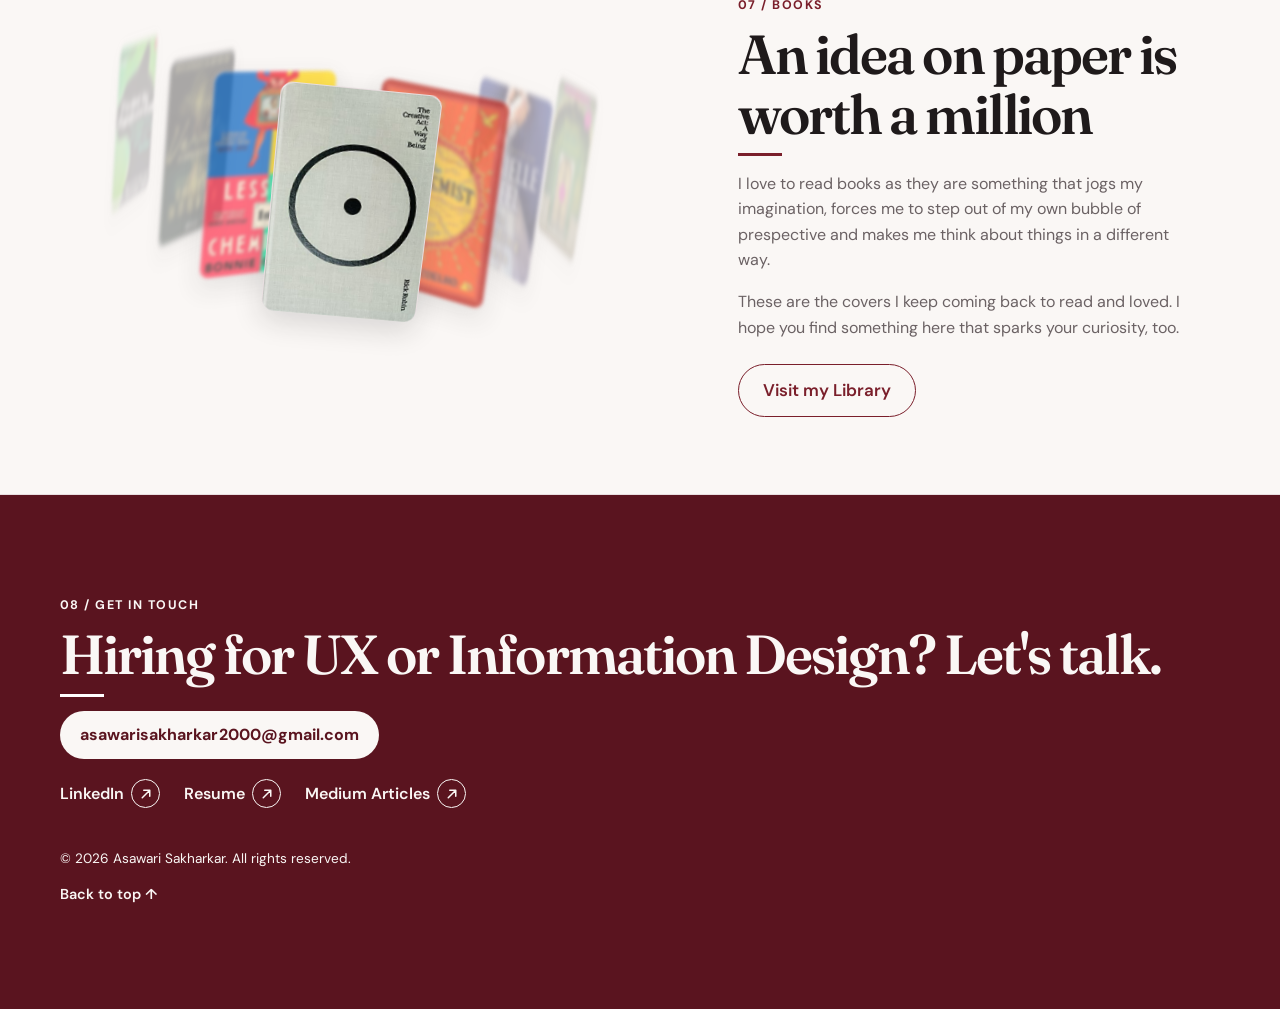
==== commit b04a55d7: "Added Books library" ====
--- a/index.html
+++ b/index.html
@@ -187,6 +187,7 @@
               <p class="section-eyebrow">07 / Books</p>
               <h2 class="section-title" id="books-heading">An idea on paper is worth a million</h2>
               <div class="books-section__description" id="books-description"></div>
+              <a class="library-btn" href="assets\Library\Old_Library.html" target="_blank" rel="noopener noreferrer">Visit my Library</a>
             </div>
             <div class="books-ring-stage" id="books-stage" tabindex="0" aria-label="Book carousel">
               <div class="books-ring-stage__tilt">
--- a/assets/css/styles.css
+++ b/assets/css/styles.css
@@ -5786,8 +5786,8 @@
 
 #experience-list .timeline__dot {
   position: absolute;
-  top: 50%;
-  left: 50%;
+  top: 133%;
+  left: 117%;
   display: block;
   width: 1rem;
   height: 1rem;
@@ -6503,3 +6503,313 @@
   }
 }
 
+/* ==========================================================================
+   PAGE BACKGROUND - let the body grid and glow show through the cream sections
+   ========================================================================== */
+#hero,
+#work,
+#articles,
+#education,
+#books {
+  background-color: transparent;
+}
+/* ==========================================================================
+   EXPERIENCE CAROUSEL: horizontal cards, two visible at a time, arrows on both sides
+   ========================================================================== */
+.exp-carousel {
+  position: relative;
+}
+
+#experience-list {
+  display: flex;
+  gap: 1.25rem;
+  margin: 0 3.25rem;
+  padding: 0.25rem 0 1rem;
+  overflow-x: auto;
+  scroll-snap-type: x mandatory;
+  scroll-behavior: smooth;
+  scrollbar-width: none;
+}
+
+#experience-list::-webkit-scrollbar {
+  display: none;
+}
+
+#experience-list::before {
+  display: none;
+}
+
+#experience-list > .timeline__item {
+  display: block;
+  flex: 0 0 calc((100% - 1.25rem) / 2);
+  min-width: 0;
+  margin: 0;
+  padding: 1.5rem 1.5rem 1.75rem;
+  border: 1px solid var(--color-border);
+  border-radius: var(--radius-card);
+  background: var(--surface);
+  box-shadow: var(--shadow-sm);
+  scroll-snap-align: start;
+}
+
+#experience-list > .timeline__item:last-child {
+  padding-bottom: 1.75rem;
+}
+
+#experience-list > .timeline__item::before {
+  display: none;
+}
+
+#experience-list .timeline__date {
+  display: block;
+  margin-bottom: 0.75rem;
+  color: var(--maroon);
+  font-size: 0.85rem;
+  font-weight: 700;
+  letter-spacing: 0.04em;
+}
+
+#experience-list .timeline__content {
+  padding-left: 2.6rem;
+}
+
+#experience-list .timeline__role {
+  display: block;
+  font-size: 1.25rem;
+  line-height: 1.25;
+}
+
+#experience-list .timeline__desc-list {
+  max-width: none;
+  margin-left: 0;
+  padding-left: 1.1rem;
+  font-size: 0.95rem;
+  line-height: 1.55;
+}
+
+.exp-carousel__nav {
+  position: absolute;
+  top: 50%;
+  z-index: 2;
+  display: grid;
+  width: 2.6rem;
+  height: 2.6rem;
+  place-items: center;
+  transform: translateY(-50%);
+  border: 1px solid var(--color-accent);
+  border-radius: 50%;
+  background: var(--surface);
+  box-shadow: var(--shadow-sm);
+  color: var(--color-accent);
+  font-size: 1.5rem;
+  line-height: 1;
+  cursor: pointer;
+  transition: background-color 180ms ease, color 180ms ease, opacity 180ms ease;
+}
+
+.exp-carousel__nav--prev {
+  left: 0;
+}
+
+.exp-carousel__nav--next {
+  right: 0;
+}
+
+.exp-carousel__nav:hover:not(:disabled),
+.exp-carousel__nav:focus-visible {
+  background: var(--color-accent);
+  color: var(--surface);
+}
+
+.exp-carousel__nav:disabled {
+  opacity: 0.35;
+  cursor: default;
+}
+
+@media (max-width: 700px) {
+  #experience-list {
+    margin: 0 2.4rem;
+  }
+
+  #experience-list > .timeline__item {
+    flex-basis: 100%;
+  }
+
+  .exp-carousel__nav {
+    width: 2.2rem;
+    height: 2.2rem;
+    font-size: 1.25rem;
+  }
+}
+
+/* ==========================================================================
+   EXPERIENCE TIMELINE (horizontal): line starts at the left, cards wider
+   ========================================================================== */
+#experience-list {
+  margin: 0 2.75rem;
+  padding: 3.9rem 0 1rem;
+}
+
+#experience-list > .timeline__item {
+  position: relative;
+  padding: 1.25rem 1.35rem 1.4rem;
+}
+
+/* horizontal line above each card; joins the next card across the gap */
+#experience-list > .timeline__item::before {
+  display: block;
+  position: absolute;
+  top: -2.1rem;
+  left: 0;
+  right: -1.25rem;
+  width: auto;
+  height: 2px;
+  background: var(--color-accent);
+  content: "";
+}
+
+#experience-list > .timeline__item:last-child::before {
+  right: 0;
+}
+
+#experience-list .timeline__date {
+  position: absolute;
+  top: -3.4rem;
+  left: 2.3rem;
+  margin: 0;
+  white-space: nowrap;
+}
+
+#experience-list .timeline__content {
+  padding-left: 0;
+}
+
+#experience-list .timeline__marker {
+  top: -4.55rem;
+  left: -1.35rem;
+}
+
+#experience-list .timeline__desc-list {
+  font-size: 0.9rem;
+  line-height: 1.5;
+}
+
+#experience-list .timeline__desc-item {
+  margin: 0.2rem 0;
+}
+
+.exp-carousel__nav {
+  top: calc(50% + 1.9rem);
+}
+
+@media (max-width: 700px) {
+  #experience-list {
+    margin: 0 2.2rem;
+  }
+
+  #experience-list > .timeline__item {
+    padding: 1.1rem 1.1rem 1.2rem;
+  }
+}
+
+/* Hero headline: lighter weight, smaller size, wider measure */
+.hero-name {
+  color: var(--color-text);
+  font-family: var(--font-meta);
+  font-size: clamp(1.8rem, 3.9vw, 3.3rem);
+  font-weight: 600;
+  letter-spacing: -0.035em;
+  line-height: 0.95;
+  margin: 0 auto 32px;
+  max-width: 1120px;
+  text-wrap: balance;
+}
+
+/* Hero tagline: smaller size */
+.hero-tagline {
+  font-size: clamp(1.15rem, 2.1vw, 1.5rem);
+}
+
+/* Hero headline: more space between lines */
+.hero-name {
+  line-height: 1.1;
+}
+
+/* Header brand (main page): larger name and logo */
+body:not(.project-page) > .site-header .brand {
+  font-size: 1.05rem;
+}
+
+body:not(.project-page) > .site-header .brand__mark {
+  display: inline-flex;
+  width: auto;
+  height: 2.6rem;
+  overflow: visible;
+  border-radius: 0;
+  background: transparent;
+}
+
+body:not(.project-page) > .site-header .brand__mark img {
+  width: auto;
+  height: 100%;
+  max-width: none;
+  object-fit: contain;
+}
+
+/* Hero proof line: smaller text */
+.hero-proof {
+  font-size: 0.85rem;
+}
+
+/* Hero tagline: smaller again */
+.hero-tagline {
+  font-size: clamp(1rem, 1.7vw, 1.2rem);
+}
+
+/* Hero tagline: lighter weight */
+.hero-tagline {
+  font-weight: 400;
+}
+
+/* Books: automatic rotation only, no scroll pinning and no grab cursor */
+.books-section {
+  min-height: 0;
+  padding-block: clamp(3rem, 6vw, 5rem);
+}
+
+.books-section__pin {
+  position: static;
+  height: auto;
+}
+
+.books-section__layout {
+  height: auto;
+}
+
+.books-ring-stage {
+  height: auto;
+  padding: 3rem 2rem;
+  cursor: default;
+  touch-action: auto;
+}
+
+.books-ring-stage.is-dragging {
+  cursor: default;
+}
+.library-btn {
+  display: inline-block;
+  margin-top: 1.5rem;
+  padding: 0.75rem 1.5rem;
+  border-radius: 999px;
+  border-color: var(--color-accent);
+  border: 1.5px solid var(--color-accent);
+  color: var(--color-accent);
+  font-weight: 600;
+  text-decoration: none;
+  transition: transform 0.2s, box-shadow 0.2s;
+}
+.library-btn:hover,
+.library-btn:focus-visible {
+  transform: translateY(-2px);
+  box-shadow: 0 6px 16px rgba(0, 0, 0, 0.25);
+}
